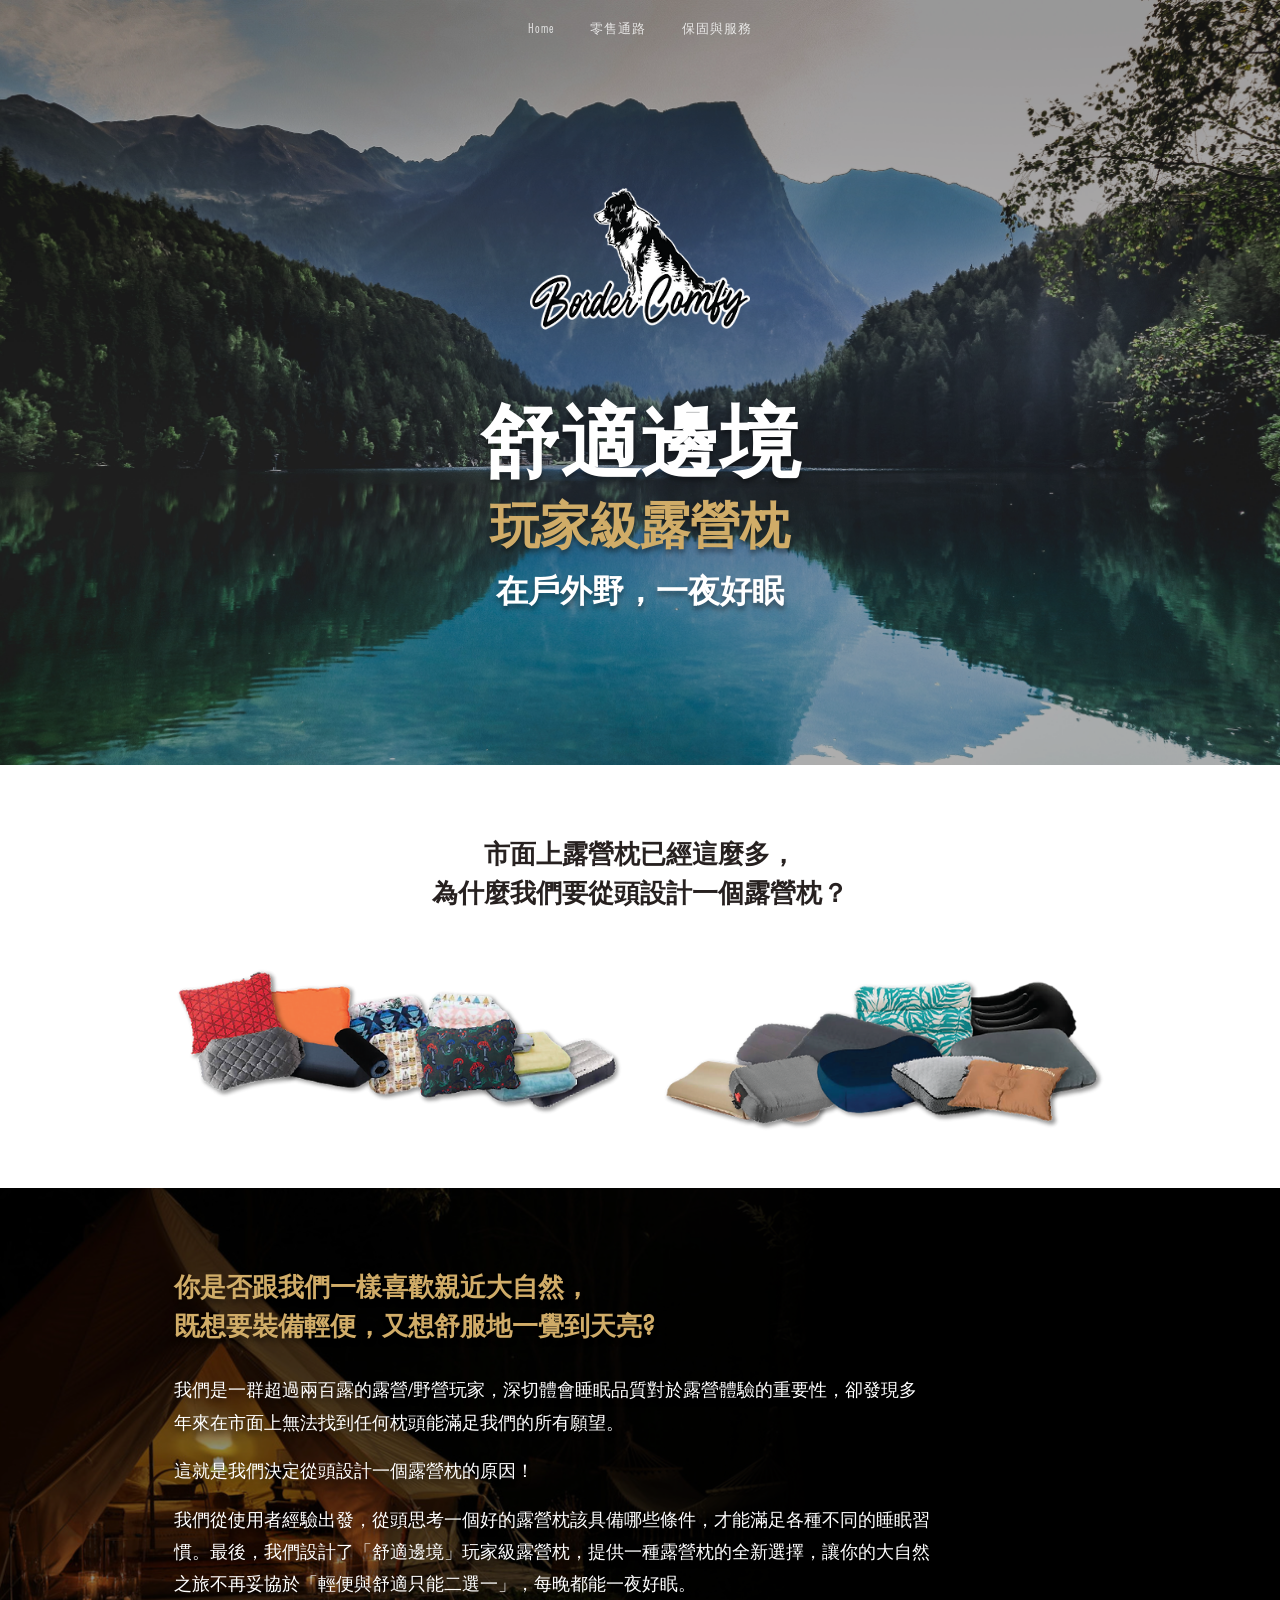
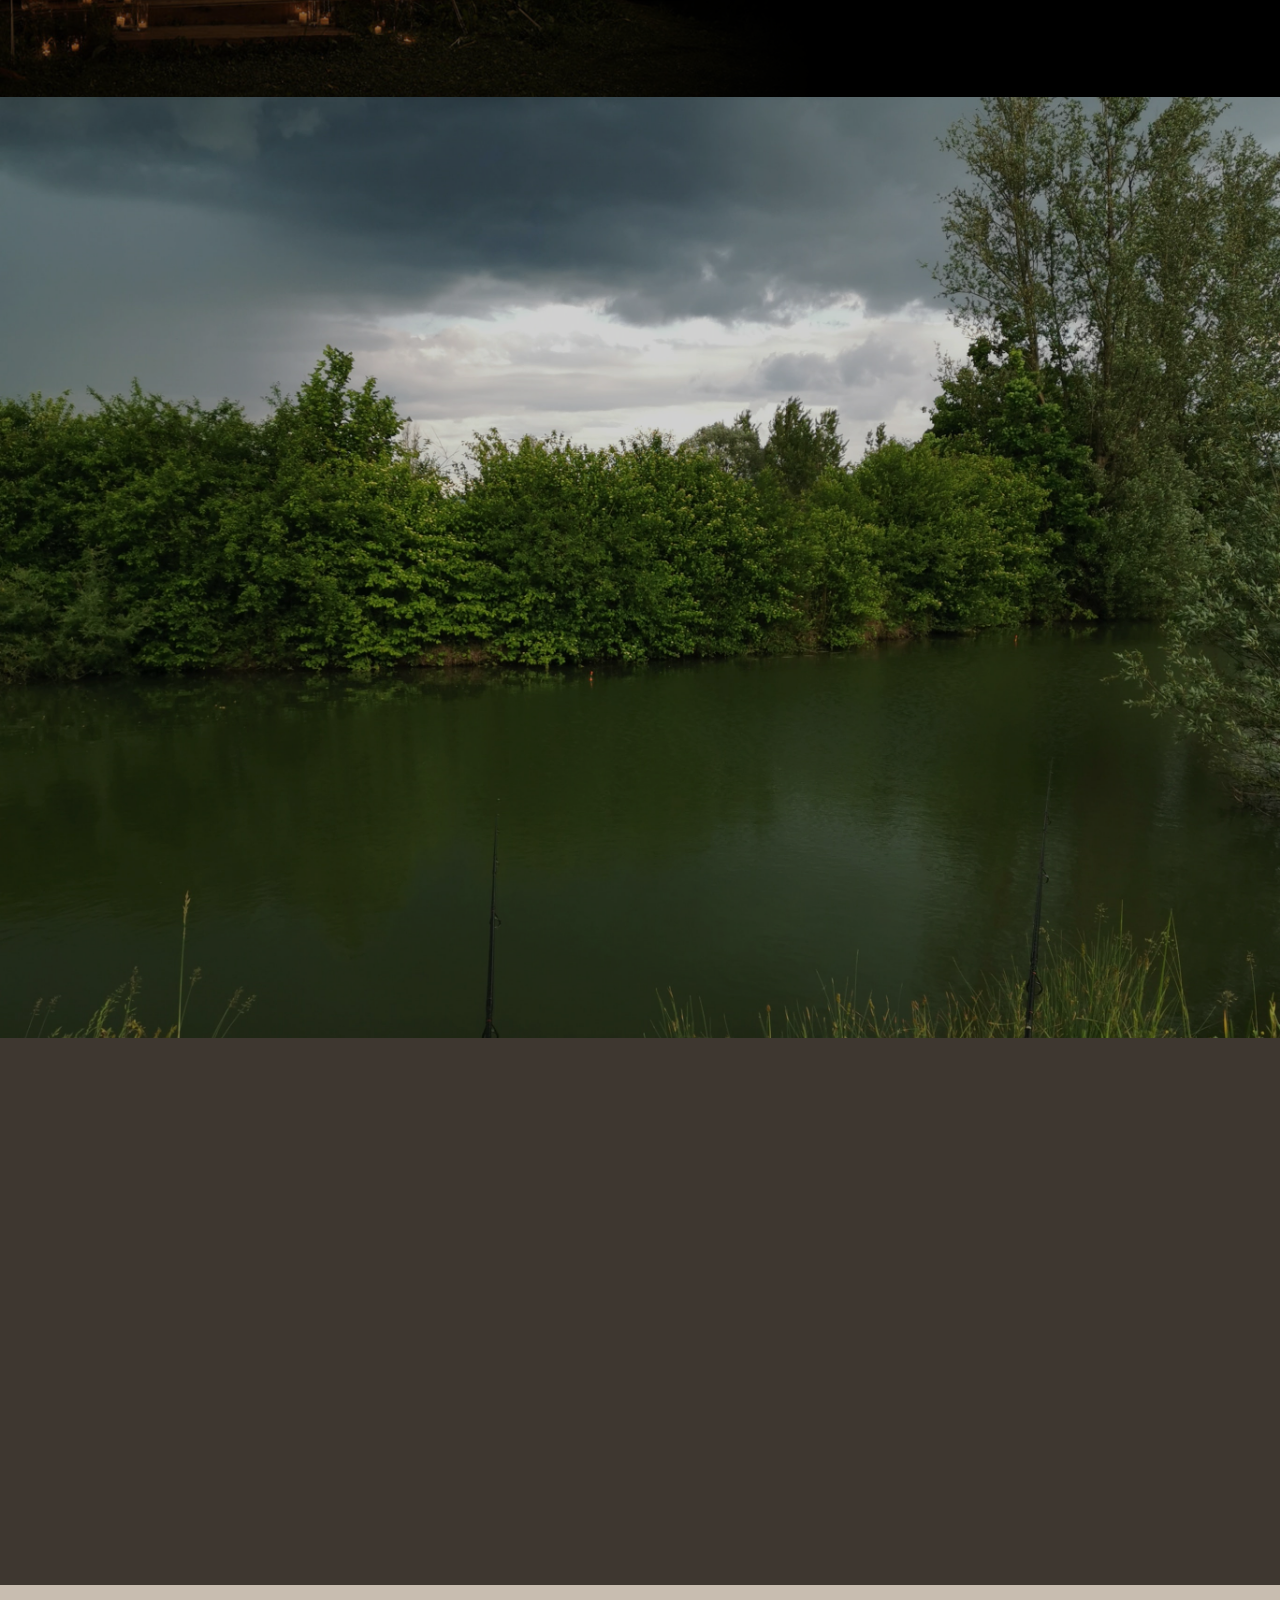
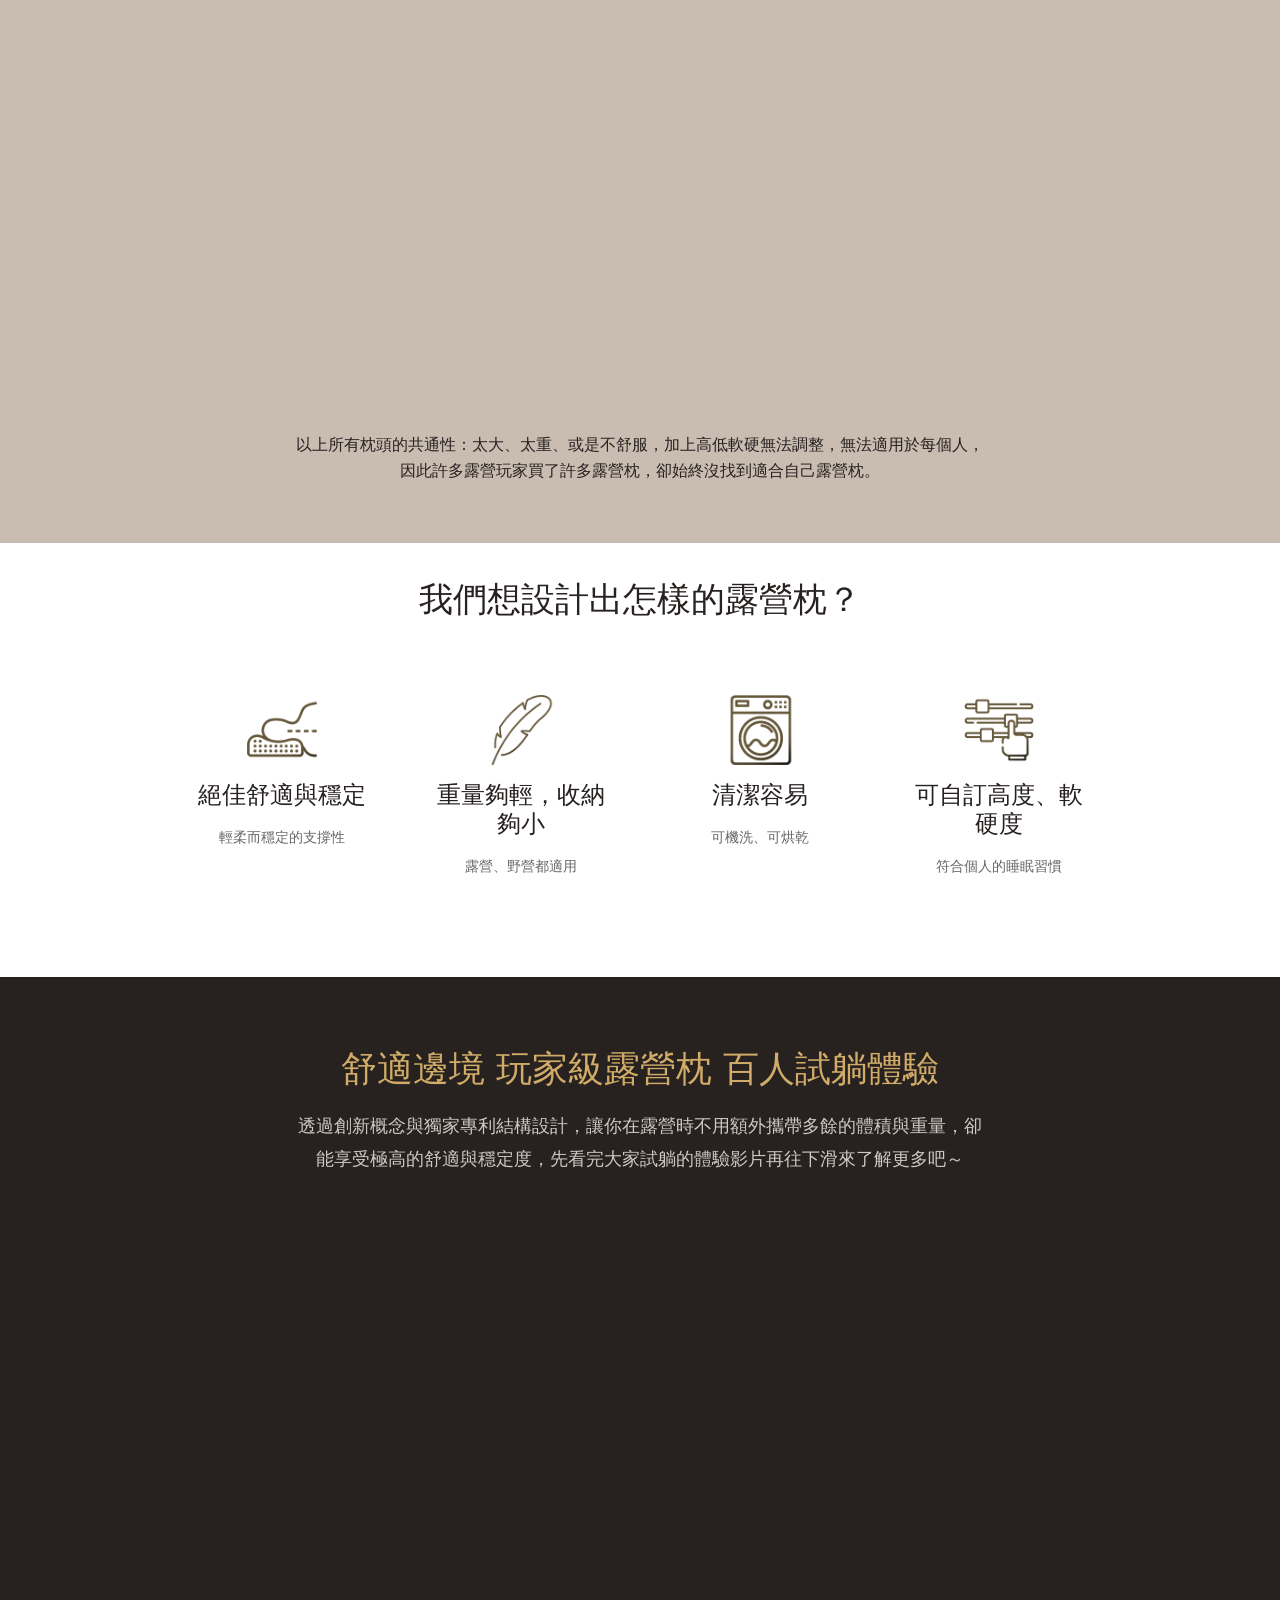
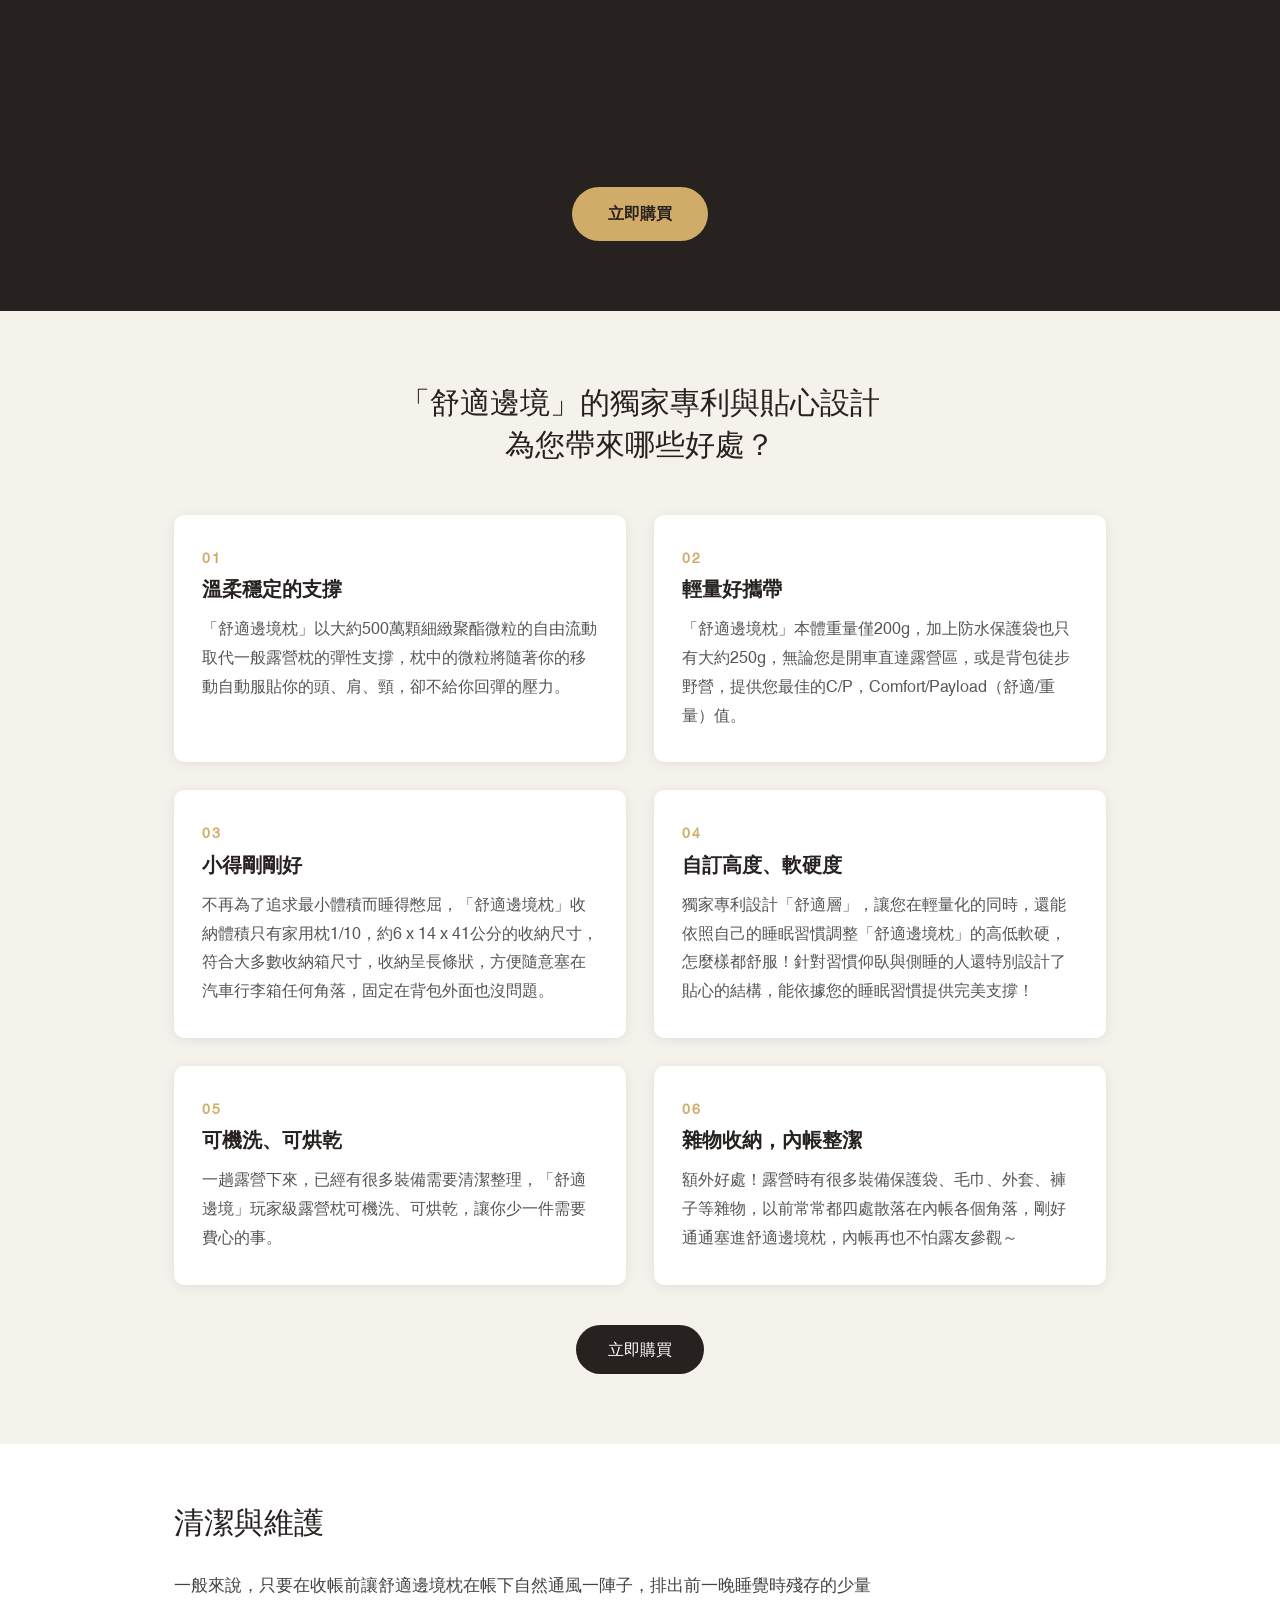
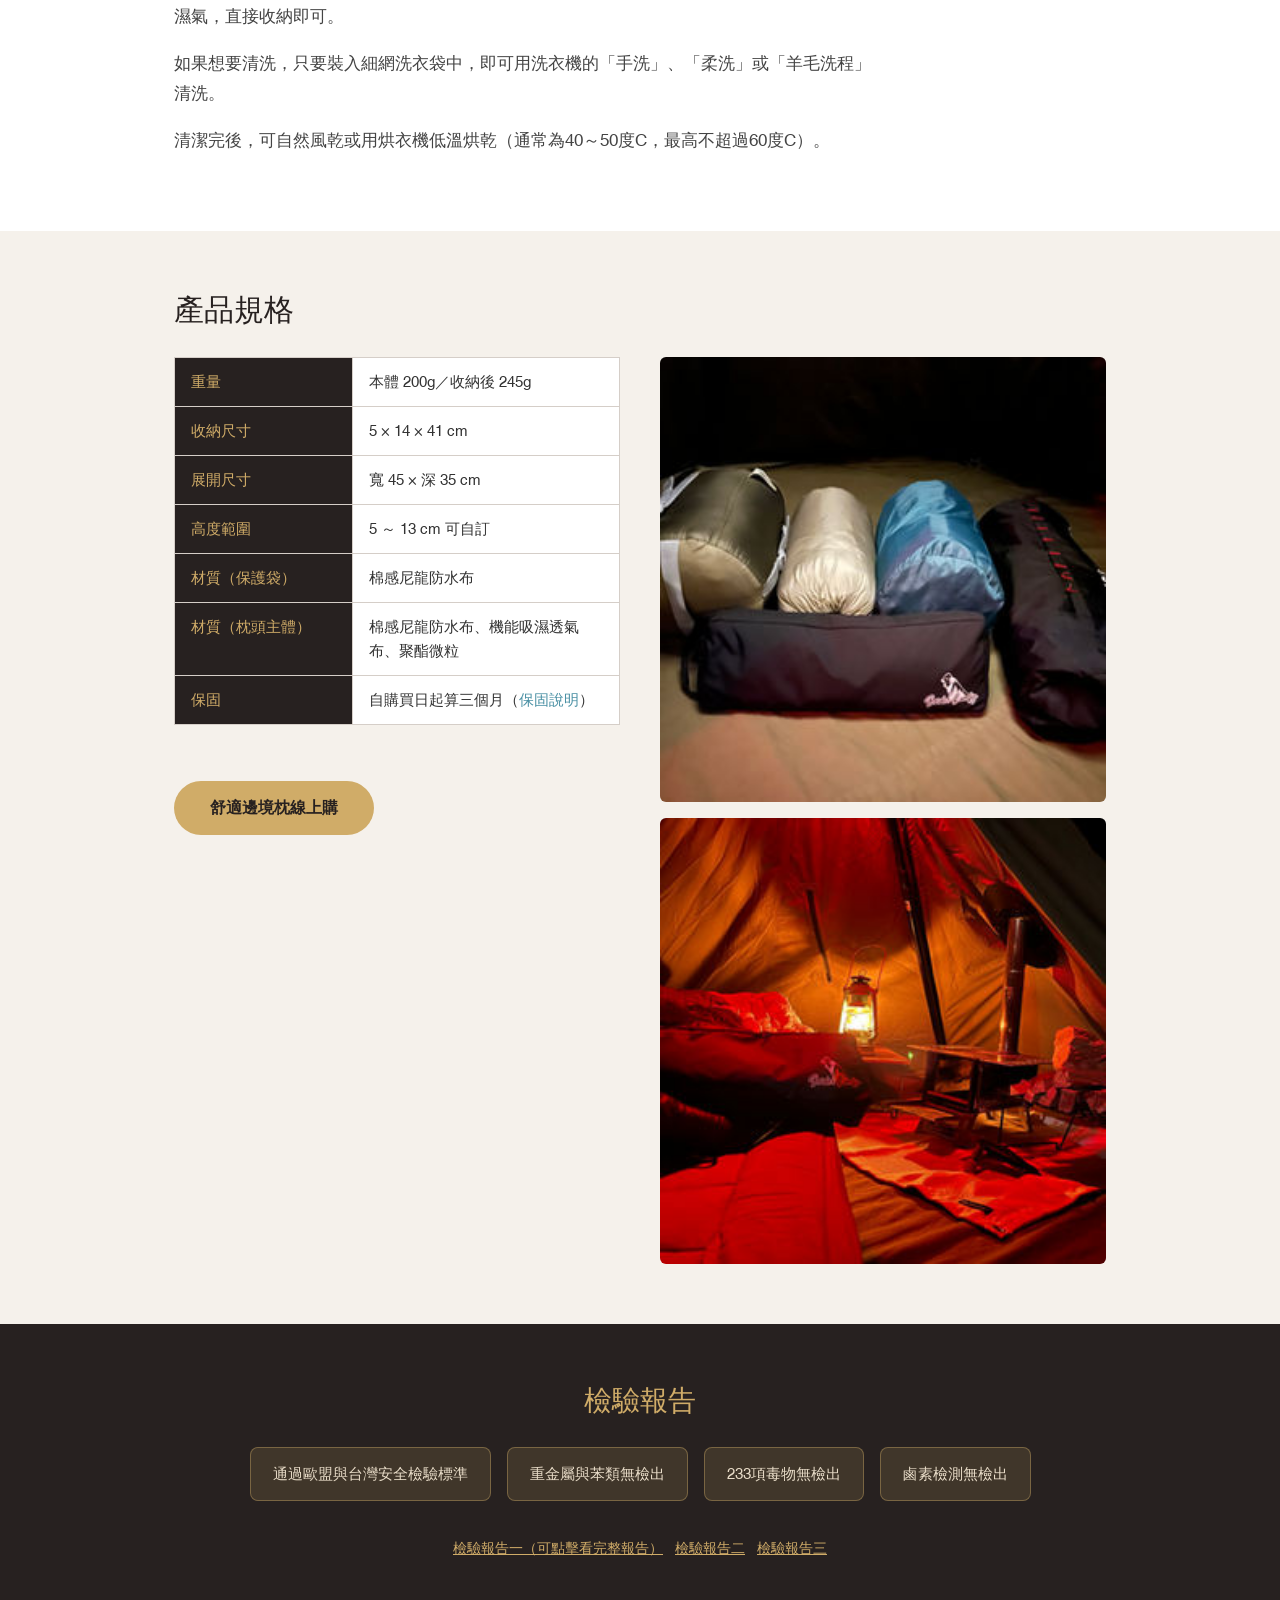
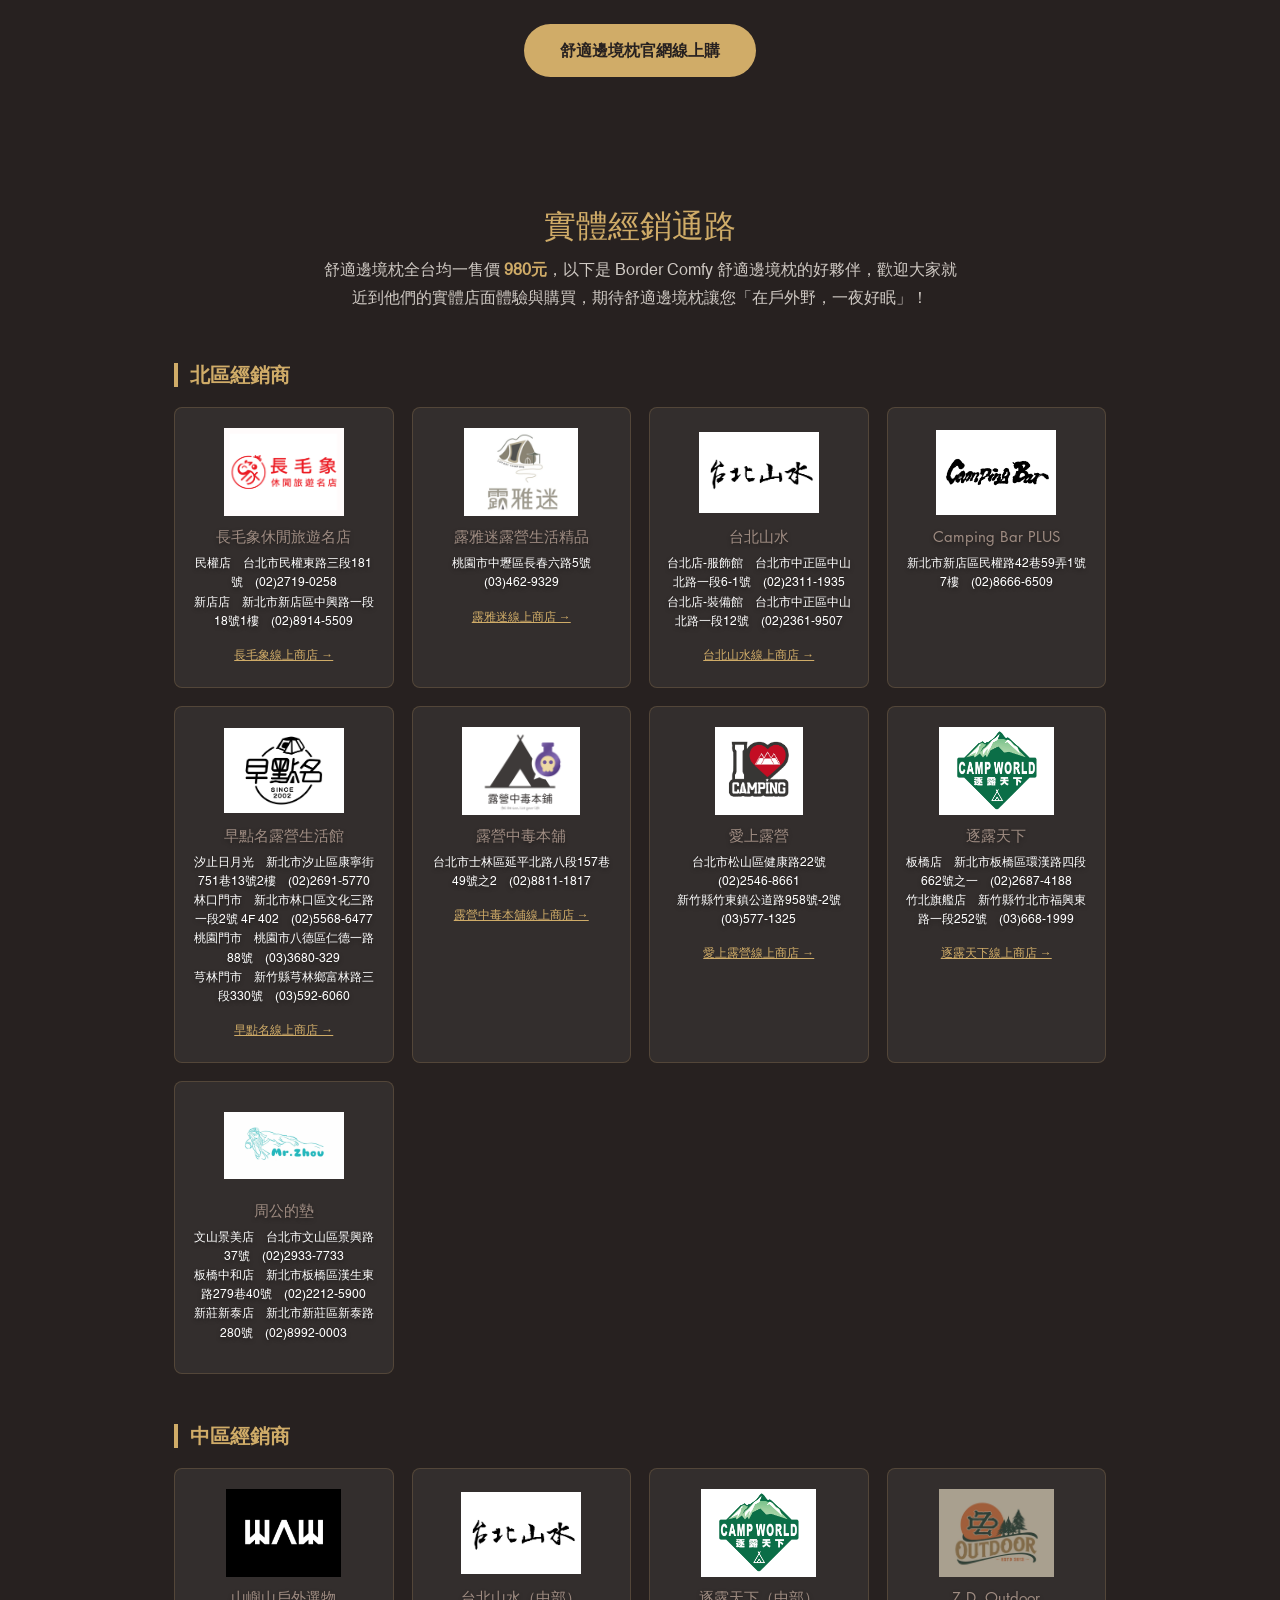
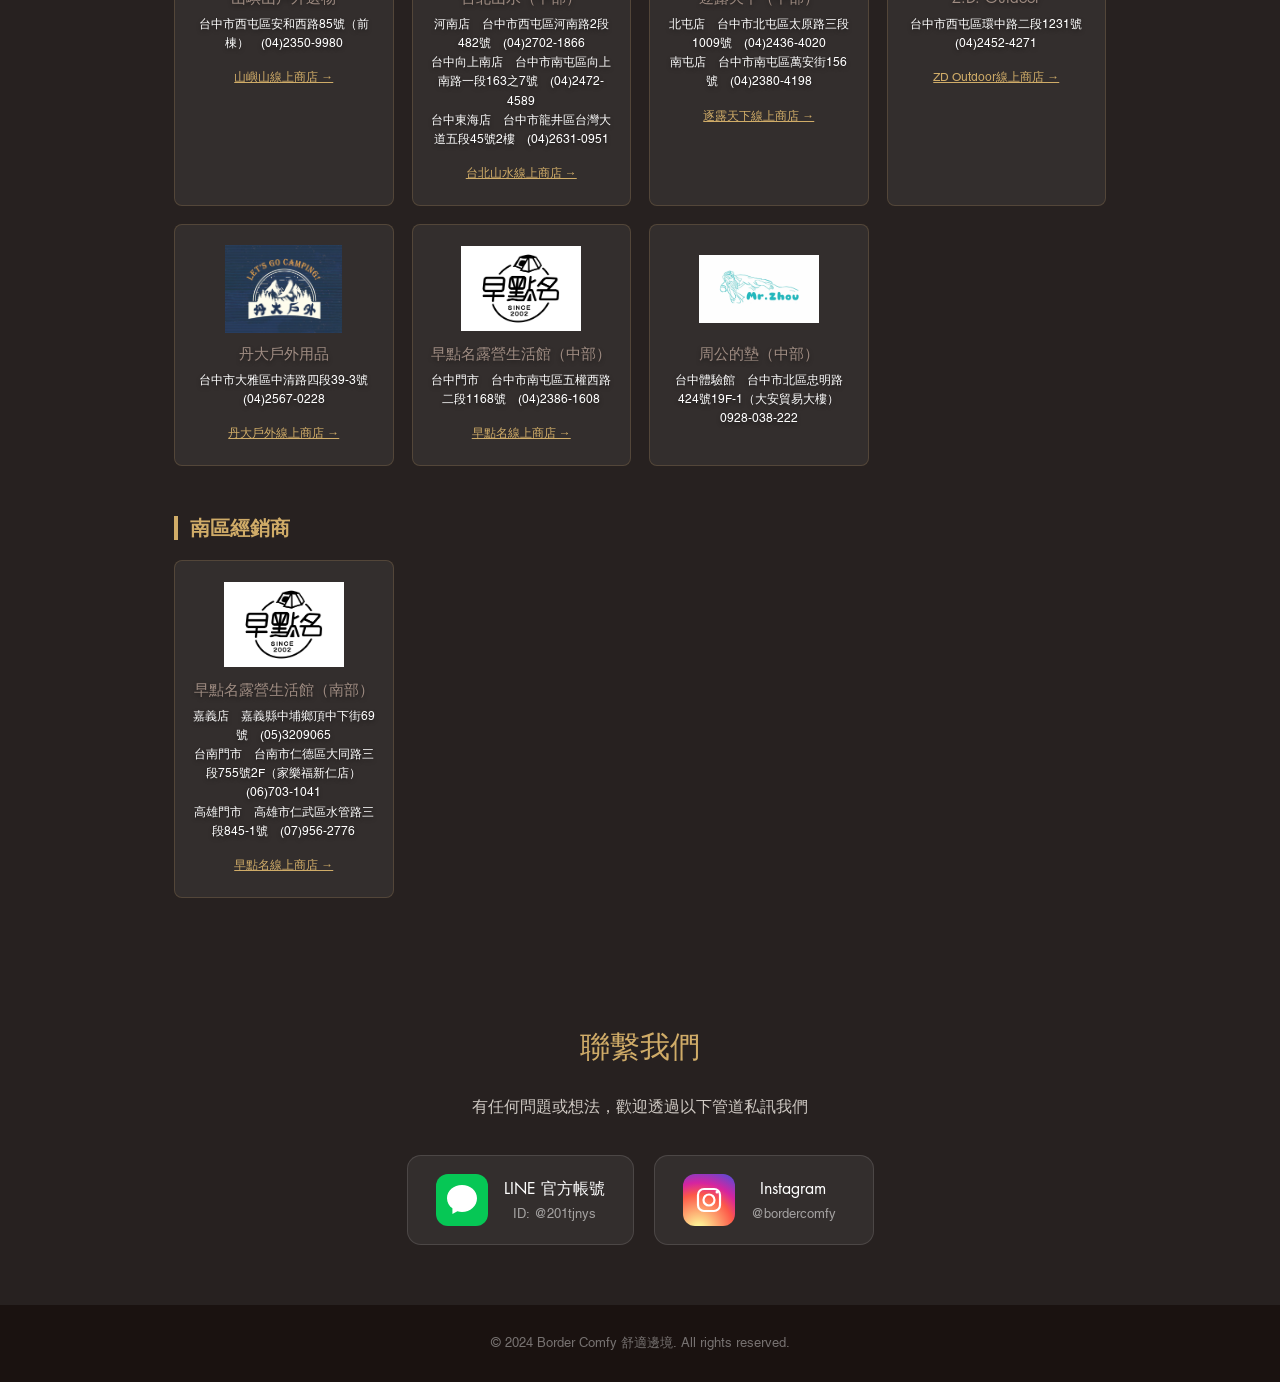
==== index.html @ 5fe47db6 "Remove FAQ page, simplify contact to Line+IG only - Removed '常見問題' from hero nav - Contact section n" ====
<!DOCTYPE html>
<html lang="zh-TW">
<head>
  <meta charset="utf-8"/>
  <meta name="viewport" content="width=device-width, initial-scale=1"/>
  <meta http-equiv="X-UA-Compatible" content="IE=edge"/>
  <title>Border Comfy 舒適邊境｜玩家級露營枕</title>
  <meta name="description" content="舒適邊境玩家級露營枕，重量僅200g，可調整高度軟硬，可機洗，讓你在戶外野，一夜好眠。"/>
  <meta property="og:title" content="Border Comfy 舒適邊境｜玩家級露營枕"/>
  <meta property="og:description" content="舒適邊境玩家級露營枕，重量僅200g，可調整高度軟硬，可機洗，在戶外野，一夜好眠。"/>
  <meta property="og:type" content="website"/>
  <link rel="icon" sizes="192x192" href="assets/ba616a_172e85f8b3554c9199c259f172bafbea_mv2.png"/>
  <link rel="shortcut icon" href="assets/ba616a_172e85f8b3554c9199c259f172bafbea_mv2.png"/>
  <link rel="apple-touch-icon" href="assets/ba616a_172e85f8b3554c9199c259f172bafbea_mv2.png"/>
  <link rel="stylesheet" href="css/styles.css"/>
  <style>
    /* ===== FONTS ===== */
    @font-face {
      font-family: 'futura-lt-w01-book';
      font-style: normal; font-weight: 400; font-display: swap;
      src: url('fonts/futura-lt-w01-book.woff2') format('woff2');
    }
    @font-face {
      font-family: 'futura-lt-w01-light';
      font-style: normal; font-weight: 400; font-display: swap;
      src: url('fonts/futura-lt-w05-light.woff2') format('woff2'),
           url('fonts/futura-lt-w01-light.woff2') format('woff2');
    }
    @font-face {
      font-family: 'helvetica-w01-roman';
      font-style: normal; font-weight: 400; font-display: swap;
      src: url('fonts/helvetica-w02-roman.woff2') format('woff2'),
           url('fonts/helvetica-w01-roman.woff2') format('woff2');
    }
    @font-face {
      font-family: 'helvetica-w01-bold';
      font-style: normal; font-weight: 400; font-display: swap;
      src: url('fonts/helvetica-w02-bold.woff2') format('woff2'),
           url('fonts/helvetica-w01-bold.woff2') format('woff2');
    }
    @font-face {
      font-family: 'helvetica-w01-light';
      font-style: normal; font-weight: 400; font-display: swap;
      src: url('fonts/helvetica-w02-light.woff2') format('woff2'),
           url('fonts/helvetica-w01-light.woff2') format('woff2');
    }
    /* Apply fonts globally */
    body {
      font-family: 'helvetica-w01-roman', Helvetica, Arial, sans-serif;
    }
    h1, h2, h3, h4, h5, h6,
    .nav-menu a, .btn, .btn-gold {
      font-family: 'futura-lt-w01-book', 'Futura', Helvetica, Arial, sans-serif;
    }
    p, li, td, th, .retailer-card p {
      font-family: 'helvetica-w01-roman', Helvetica, Arial, sans-serif;
    }
    /* ===== HERO NAV ===== */
    .hero-nav {
      position: absolute;
      top: 0; left: 0; right: 0;
      z-index: 2;
      display: flex;
      justify-content: center;
      gap: 36px;
      padding: 18px 24px;
    }
    .hero-nav a {
      color: rgba(255,255,255,0.80);
      font-family: 'futura-lt-w01-light', Helvetica, sans-serif;
      font-size: 13px;
      letter-spacing: 0.08em;
      text-decoration: none;
      transition: color 0.2s;
    }
    .hero-nav a:hover { color: #fff; }
    @media (max-width: 520px) {
      .hero-nav { gap: 18px; flex-wrap: wrap; justify-content: center; }
      .hero-nav a { font-size: 12px; }
    }

    /* ===== HERO ===== */
    .hero-photo {
      min-height: 85vh;
      background-image: url('assets/11062b_d1fb906ee9294c0fbfa7b88a618de5ef_mv2.jpg');
      background-size: cover;
      background-position: center;
      display: flex;
      align-items: center;
      justify-content: center;
      position: relative;
    }
    .hero-photo::after {
      content: '';
      position: absolute;
      inset: 0;
      background: rgba(0,0,0,0.28);
    }
    .hero-photo .hero-inner {
      position: relative;
      z-index: 1;
      text-align: center;
      padding: 40px 24px;
    }
    .hero-photo .hero-logo {
      width: 220px;
      height: auto;
      margin: 0 auto 28px;
      display: block;
    }
    .hero-photo h1 {
      font-size: clamp(48px, 8vw, 80px);
      font-weight: bold;
      color: #fff;
      text-shadow: 0 4px 5px rgba(0,0,0,0.4);
      margin-bottom: 10px;
      line-height: 1.1;
    }
    .hero-photo h2 {
      font-size: clamp(30px, 5vw, 50px);
      font-weight: bold;
      color: #D0AC68;
      text-shadow: 0 4px 5px rgba(0,0,0,0.4);
      margin-bottom: 10px;
    }
    .hero-photo p {
      font-size: clamp(20px, 3.5vw, 32px);
      font-weight: bold;
      color: #fff;
      text-shadow: 0 4px 5px rgba(0,0,0,0.4);
      margin-bottom: 0;
    }

    /* ===== WHY SECTION ===== */
    .why-section {
      padding: 70px 0 50px;
      background: #fff;
    }
    .why-section .section-lead {
      font-size: clamp(18px, 2.5vw, 26px);
      font-weight: bold;
      color: #272120;
      text-align: center;
      line-height: 1.5;
      margin-bottom: 40px;
    }
    .why-images {
      display: flex;
      flex-wrap: nowrap;
      gap: 0;
      justify-content: center;
      align-items: center;
      overflow: hidden;
    }
    .why-images img {
      width: 50%;
      height: auto;
      display: block;
    }

    /* ===== STORY SECTION ===== */
    .story-section {
      background-image: url('assets/ba616a_5bb22f7b54fe4713916c7b87c26b26be_mv2.png');
      background-size: cover;
      background-position: center;
      padding: 80px 0;
      position: relative;
    }
    .story-section::before {
      content: '';
      position: absolute;
      inset: 0;
      background: rgba(0,0,0,0.45);
    }
    .story-section .container {
      position: relative;
      z-index: 1;
    }
    .story-section h2 {
      font-size: clamp(20px, 2.8vw, 26px);
      font-weight: bold;
      color: #D0AC68;
      text-shadow: 0 4px 5px rgba(0,0,0,0.4);
      margin-bottom: 28px;
      line-height: 1.5;
    }
    .story-section p {
      font-size: 18px;
      color: #fff;
      text-shadow: 0 4px 5px rgba(0,0,0,0.4);
      line-height: 1.8;
      max-width: 760px;
    }

    /* ===== PRODUCT DEMO ===== */
    .demo-section {
      background-image: url('assets/11062b_4284e7453d854ea9add5e718ad255d3d_mv2.jpg');
      background-size: cover;
      background-position: center 30%;
      padding: 80px 0;
      position: relative;
    }
    .demo-section::before {
      content: '';
      position: absolute;
      inset: 0;
      background: rgba(0,0,0,0.18);
    }
    .demo-section .container {
      position: relative;
      z-index: 1;
      text-align: center;
    }
    .demo-section h2 {
      font-size: clamp(28px, 4vw, 42px);
      color: #fff;
      text-shadow: 0 4px 5px rgba(0,0,0,0.4);
      margin-bottom: 30px;
    }
    .demo-section p {
      font-size: 18px;
      color: #fff;
      text-shadow: 0 4px 5px rgba(0,0,0,0.4);
      margin-bottom: 30px;
      line-height: 1.875;
    }
    .video-wrap {
      position: relative;
      padding-bottom: 56.25%;
      height: 0;
      overflow: hidden;
      max-width: 760px;
      margin: 0 auto 30px;
      border-radius: 8px;
    }
    .video-wrap iframe {
      position: absolute;
      top: 0; left: 0;
      width: 100%; height: 100%;
      border: 0;
    }

    /* ===== USAGE SECTION ===== */
    .usage-section {
      background-color: #3e3730;
      padding: 60px 0;
      color: #fff;
      text-align: center;
    }
    .usage-grid {
      display: grid;
      grid-template-columns: repeat(auto-fit, minmax(280px, 1fr));
      gap: 40px;
      margin-top: 20px;
    }
    .usage-item h3 {
      font-size: 28px;
      font-style: italic;
      font-weight: bold;
      margin-bottom: 16px;
      color: #D0AC68;
    }
    .usage-item h3 span {
      font-size: 20px;
    }
    .usage-item img {
      max-width: 100%;
      margin: 0 auto;
      border-radius: 6px;
    }

    /* ===== COMPARISON SECTION ===== */
    .comparison-section {
      background-color: #c8bdb0;
      padding: 60px 0;
      text-align: center;
    }
    .comparison-section h2 {
      font-size: clamp(20px, 3vw, 26px);
      color: #272120;
      margin-bottom: 30px;
    }
    .comparison-section .comparison-img {
      max-width: 100%;
      margin: 0 auto 24px;
      display: block;
      border-radius: 6px;
    }
    .comparison-section p {
      font-size: 16px;
      color: #272120;
      max-width: 700px;
      margin: 0 auto;
    }

    /* ===== FEATURES SECTION ===== */
    .features-section {
      padding: clamp(30px, 4vh, 52px) 0;
      background: #fff;
    }
    .features-section .section-heading {
      text-align: center;
      font-size: clamp(20px, 2.8vw, 34px);
      color: #272120;
      margin-bottom: clamp(20px, 3vh, 36px);
    }

    /* ===== TRIAL SECTION ===== */
    .trial-section {
      background-color: #272120;
      padding: 70px 0;
      color: #fff;
      text-align: center;
    }
    .trial-section h2 {
      font-size: clamp(22px, 3.5vw, 36px);
      color: #D0AC68;
      margin-bottom: 20px;
    }
    .trial-section > .container > p {
      font-size: 18px;
      color: #cfc9c3;
      max-width: 700px;
      margin: 0 auto 30px;
      line-height: 1.8;
    }

    /* ===== BENEFITS SECTION ===== */
    .benefits-section {
      padding: 70px 0;
      background: #f5f1eb;
    }
    .benefits-section .section-heading {
      text-align: center;
      font-size: clamp(20px, 3vw, 30px);
      color: #272120;
      margin-bottom: 50px;
      line-height: 1.4;
    }
    .benefits-grid {
      display: grid;
      grid-template-columns: repeat(auto-fit, minmax(300px, 1fr));
      gap: 28px;
    }
    .benefit-card {
      background: #fff;
      border-radius: 10px;
      padding: 32px 28px;
      box-shadow: 0 2px 12px rgba(0,0,0,0.08);
    }
    .benefit-num {
      font-size: 14px;
      font-weight: bold;
      letter-spacing: 2px;
      color: #D0AC68;
      margin-bottom: 8px;
    }
    .benefit-card h3 {
      font-size: 20px;
      color: #272120;
      margin-bottom: 14px;
      font-weight: bold;
    }
    .benefit-card p {
      font-size: 16px;
      color: #555;
      line-height: 1.8;
      margin-bottom: 0;
    }

    /* ===== CLEANING SECTION ===== */
    .cleaning-section {
      padding: 60px 0;
      background: #fff;
    }
    .cleaning-section h2 {
      font-size: clamp(22px, 3vw, 30px);
      color: #272120;
      margin-bottom: 30px;
    }
    .cleaning-steps {
      max-width: 700px;
    }
    .cleaning-steps p {
      font-size: 17px;
      color: #444;
      line-height: 1.8;
      margin-bottom: 16px;
    }

    /* ===== SPECS SECTION ===== */
    .specs-section {
      padding: 60px 0;
      background: #f5f1eb;
    }
    .specs-section h2 {
      font-size: clamp(22px, 3vw, 30px);
      color: #272120;
      margin-bottom: 30px;
    }
    .specs-layout {
      display: grid;
      grid-template-columns: 1fr 1fr;
      gap: 40px;
      align-items: start;
    }
    .spec-table {
      width: 100%;
      border-collapse: collapse;
      font-size: 15px;
    }
    .spec-table th, .spec-table td {
      padding: 12px 16px;
      border: 1px solid #d5cec8;
      text-align: left;
      vertical-align: top;
    }
    .spec-table th {
      background: #272120;
      color: #D0AC68;
      font-weight: 500;
      width: 40%;
    }
    .spec-table td {
      background: #fff;
      color: #333;
    }
    .specs-images {
      display: flex;
      flex-direction: column;
      gap: 16px;
    }
    .specs-images img {
      width: 100%;
      border-radius: 6px;
      object-fit: cover;
    }
    .btn-gold {
      display: inline-block;
      padding: 14px 36px;
      background: #D0AC68;
      color: #272120;
      font-weight: bold;
      font-size: 16px;
      border-radius: 30px;
      text-decoration: none;
      margin-top: 28px;
      transition: all 0.3s ease;
    }
    .btn-gold:hover {
      background: #b8944f;
      color: #272120;
      transform: translateY(-2px);
      box-shadow: 0 4px 12px rgba(0,0,0,0.2);
    }

    /* ===== SAFETY SECTION ===== */
    .safety-section {
      background: #272120;
      padding: 60px 0;
      color: #fff;
      text-align: center;
    }
    .safety-section h2 {
      font-size: clamp(20px, 3vw, 28px);
      color: #D0AC68;
      margin-bottom: 30px;
    }
    .safety-badges {
      display: flex;
      flex-wrap: wrap;
      gap: 16px;
      justify-content: center;
      margin: 24px 0 36px;
    }
    .safety-badge {
      background: rgba(208,172,104,0.15);
      border: 1px solid rgba(208,172,104,0.4);
      padding: 14px 22px;
      border-radius: 8px;
      font-size: 15px;
      color: #e8dcc8;
    }
    .safety-reports {
      display: flex;
      flex-wrap: wrap;
      gap: 12px;
      justify-content: center;
      margin-top: 16px;
    }
    .safety-reports a {
      color: #D0AC68;
      font-size: 14px;
      text-decoration: underline;
    }
    .safety-reports a:hover {
      color: #fff;
    }

    /* ===== RETAILERS SECTION ===== */
    .retailers-section {
      padding: 70px 0;
      background: #272120;
    }
    .retailers-section .section-heading {
      text-align: center;
      font-size: clamp(22px, 3vw, 32px);
      color: #D0AC68;
      margin-bottom: 10px;
    }
    .retailers-intro {
      text-align: center;
      font-size: 16px;
      color: #cfc9c3;
      max-width: 640px;
      margin: 0 auto 50px;
      line-height: 1.8;
    }
    .retailers-intro strong { color: #D0AC68; }
    .region-heading {
      font-size: 20px;
      font-weight: bold;
      color: #D0AC68;
      border-left: 4px solid #D0AC68;
      padding-left: 12px;
      margin: 40px 0 20px;
    }
    .retailer-cards {
      display: grid;
      grid-template-columns: repeat(auto-fill, minmax(200px, 1fr));
      gap: 18px;
    }
    .retailer-card {
      background: rgba(255,255,255,0.06);
      border: 1px solid rgba(208,172,104,0.2);
      border-radius: 8px;
      padding: 20px 16px;
      text-align: center;
    }
    .retailer-card .store-logo {
      width: 120px;
      height: 88px;
      object-fit: contain;
      margin: 0 auto 12px;
      display: block;
    }
    .retailer-card h3 {
      font-size: 15px;
      color: rgb(159,140,130);
      margin-bottom: 8px;
      font-weight: normal;
      text-shadow: 0 2px 4px rgba(0,0,0,0.4);
    }
    .retailer-card p {
      font-size: 12px;
      color: #fff;
      line-height: 1.6;
      margin-bottom: 10px;
      text-shadow: 0 2px 4px rgba(0,0,0,0.4);
    }
    .retailer-card a {
      font-size: 12px;
      color: #D0AC68;
      text-decoration: underline;
    }
    .retailer-card a:hover {
      color: #fff;
    }

    /* ===== CONTACT SECTION ===== */
    .contact-section {
      background: #272120;
      padding: 60px 0;
      color: #fff;
      text-align: center;
    }
    .contact-section h2 {
      font-size: clamp(22px, 3vw, 30px);
      color: #D0AC68;
      margin-bottom: 30px;
    }
    .contact-items {
      display: flex;
      flex-wrap: wrap;
      gap: 20px;
      justify-content: center;
      margin-top: 0;
    }
    .contact-link {
      display: flex;
      align-items: center;
      gap: 16px;
      background: rgba(255,255,255,0.06);
      border: 1px solid rgba(255,255,255,0.12);
      border-radius: 14px;
      padding: 18px 28px;
      text-decoration: none;
      transition: background 0.2s, transform 0.2s;
      min-width: 220px;
    }
    .contact-link:hover {
      background: rgba(255,255,255,0.12);
      transform: translateY(-3px);
    }
    .contact-link div {
      display: flex;
      flex-direction: column;
      gap: 3px;
    }
    .contact-link strong {
      font-family: 'futura-lt-w01-book', sans-serif;
      font-size: 16px;
      color: #fff;
      font-weight: normal;
    }
    .contact-link span {
      font-size: 13px;
      color: rgba(255,255,255,0.55);
    }

    /* ===== FOOTER ===== */
    .footer {
      background: #1a1210;
      padding: 28px 0;
      text-align: center;
    }
    .footer p {
      font-size: 13px;
      color: rgba(255,255,255,0.5);
      margin-bottom: 0;
    }

    /* ===== RESPONSIVE ===== */
    @media (max-width: 768px) {
      .specs-layout { grid-template-columns: 1fr; }
      .usage-grid { grid-template-columns: 1fr; }
      .benefits-grid { grid-template-columns: 1fr; }
    }
  </style>
</head>
<body>

  <!-- ===== HEADER ===== -->
  <main>

    <!-- ===== HERO ===== -->
    <section class="hero-photo" aria-label="首頁橫幅">
      <nav class="hero-nav">
        <a href="index.html">Home</a>
        <a href="#retailers">零售通路</a>
        <a href="warranty.html">保固與服務</a>
      </nav>
      <div class="hero-inner">
        <img src="assets/ba616a_172e85f8b3554c9199c259f172bafbea_mv2.png" alt="Border Comfy Logo" class="hero-logo bc-zoom"/>
        <h1 class="bc-fade-up" data-bc-delay="150">舒適邊境</h1>
        <h2 class="bc-fade-up" data-bc-delay="300">玩家級露營枕</h2>
        <p class="bc-fade-up" data-bc-delay="450">在戶外野，一夜好眠</p>
      </div>
    </section>

    <!-- ===== WHY SECTION ===== -->
    <section class="why-section">
      <div class="container">
        <h2 class="section-lead bc-fade-up">市面上露營枕已經這麼多，<br/>為什麼我們要從頭設計一個露營枕？</h2>
        <div class="why-images">
          <img src="assets/ba616a_bb9453f2e85441a2ac447a2f7fd6888f_mv2.png" alt="露營枕問題分析左側" class="bc-from-tl"/>
          <img src="assets/ba616a_bc6b7be2050a4938a9a83d953471b916_mv2.png" alt="露營枕問題分析右側" class="bc-from-tr"/>
        </div>
      </div>
    </section>

    <!-- ===== STORY SECTION ===== -->
    <section class="story-section">
      <div class="container">
        <h2 class="bc-fade-up">你是否跟我們一樣喜歡親近大自然，<br/>既想要裝備輕便，又想舒服地一覺到天亮?</h2>
        <p class="bc-fade-up" data-bc-delay="100">我們是一群超過兩百露的露營/野營玩家，深切體會睡眠品質對於露營體驗的重要性，卻發現多年來在市面上無法找到任何枕頭能滿足我們的所有願望。</p>
        <p class="bc-fade-up" data-bc-delay="200">這就是我們決定從頭設計一個露營枕的原因！</p>
        <p class="bc-fade-up" data-bc-delay="300">我們從使用者經驗出發，從頭思考一個好的露營枕該具備哪些條件，才能滿足各種不同的睡眠習慣。最後，我們設計了「舒適邊境」玩家級露營枕，提供一種露營枕的全新選擇，讓你的大自然之旅不再妥協於「輕便與舒適只能二選一」，每晚都能一夜好眠。</p>
      </div>
    </section>

    <!-- ===== PRODUCT DEMO ===== -->
    <section class="demo-section">
      <div class="container">
        <h2 class="bc-fade-up">舒適邊境枕 使用說明</h2>
        <div class="video-wrap bc-fade-scale" data-bc-delay="100">
          <iframe src="https://www.youtube.com/embed/vmRkTduSjVU" title="舒適邊境枕使用說明" allow="accelerometer; autoplay; clipboard-write; encrypted-media; gyroscope; picture-in-picture" allowfullscreen></iframe>
        </div>
        <p class="bc-fade-up" data-bc-delay="150">舒適邊境枕既輕巧又容易使用<br/>並且可依照自己的睡眠習慣調整高低、軟硬</p>
        <a href="https://bordercomfy.cashier.ecpay.com.tw/product/000000000348481" class="btn btn-primary bc-fade-up" data-bc-delay="250">立即購買</a>
      </div>
    </section>

    <!-- ===== USAGE METHODS ===== -->
    <section class="usage-section">
      <div class="container">
        <div class="usage-grid">
          <div class="usage-item bc-from-bl">
            <h3>填充<span>使用方式：滿版舒適</span></h3>
            <img src="assets/ba616a_93f2fe73276740339bc742448b973050_mv2.gif" alt="填充使用方式示意"/>
          </div>
          <div class="usage-item bc-from-br">
            <h3>不填充<span>使用方式：小巧舒適</span></h3>
            <img src="assets/ba616a_aac89a0f390146ffb5c66904a2e64f69_mv2.gif" alt="不填充使用方式示意"/>
          </div>
        </div>
      </div>
    </section>

    <!-- ===== COMPARISON TABLE ===== -->
    <section class="comparison-section">
      <div class="container">
        <h2 class="bc-fade-up">市售露營枕優缺點比較</h2>
        <img src="assets/_E5_84_AA_E7_BC_BA_E9_BB_9E_E6_AF_94_E8_BC_83.png" alt="市售露營枕優缺點比較" class="comparison-img bc-fade-scale"/>
        <p class="bc-fade-up" data-bc-delay="100">以上所有枕頭的共通性：太大、太重、或是不舒服，加上高低軟硬無法調整，無法適用於每個人，因此許多露營玩家買了許多露營枕，卻始終沒找到適合自己露營枕。</p>
      </div>
    </section>

    <!-- ===== FEATURES ===== -->
    <section class="features-section">
      <div class="container">
        <h2 class="section-heading bc-fade-up">我們想設計出怎樣的露營枕？</h2>
        <div class="features">
          <div class="feature-card bc-fade-scale" data-bc-delay="0">
            <img src="assets/ba616a_bafc352947004aa098fbe6393a9bb6a6_mv2.png" alt="絕佳舒適與穩定"/>
            <h3>絕佳舒適與穩定</h3>
            <p>輕柔而穩定的支撐性</p>
          </div>
          <div class="feature-card bc-fade-scale" data-bc-delay="100">
            <img src="assets/ba616a_8d44418f3b354941bc0f2d41b312acae_mv2.png" alt="重量夠輕，收納夠小"/>
            <h3>重量夠輕，收納夠小</h3>
            <p>露營、野營都適用</p>
          </div>
          <div class="feature-card bc-fade-scale" data-bc-delay="200">
            <img src="assets/ba616a_46254f40ed674efca43876c8db3c803b_mv2.png" alt="清潔容易"/>
            <h3>清潔容易</h3>
            <p>可機洗、可烘乾</p>
          </div>
          <div class="feature-card bc-fade-scale" data-bc-delay="300">
            <img src="assets/ba616a_efdbe45476e442f79cf428b2056e082b_mv2.png" alt="可自訂高度、軟硬度"/>
            <h3>可自訂高度、軟硬度</h3>
            <p>符合個人的睡眠習慣</p>
          </div>
        </div>
      </div>
    </section>

    <!-- ===== TRIAL EXPERIENCE ===== -->
    <section class="trial-section">
      <div class="container">
        <h2 class="bc-fade-up">舒適邊境 玩家級露營枕 百人試躺體驗</h2>
        <p class="bc-fade-up" data-bc-delay="80">透過創新概念與獨家專利結構設計，讓你在露營時不用額外攜帶多餘的體積與重量，卻能享受極高的舒適與穩定度，先看完大家試躺的體驗影片再往下滑來了解更多吧～</p>
        <div class="video-wrap bc-fade-scale" data-bc-delay="150">
          <iframe src="https://www.youtube.com/embed/qV9tfus61Io" title="百人試躺體驗" allow="accelerometer; autoplay; clipboard-write; encrypted-media; gyroscope; picture-in-picture" allowfullscreen></iframe>
        </div>
        <a href="https://bordercomfy.cashier.ecpay.com.tw/product/000000000348481" class="btn-gold bc-fade-up" data-bc-delay="200">立即購買</a>
      </div>
    </section>

    <!-- ===== BENEFITS ===== -->
    <section class="benefits-section">
      <div class="container">
        <h2 class="section-heading bc-fade-up">「舒適邊境」的獨家專利與貼心設計<br/>為您帶來哪些好處？</h2>
        <div class="benefits-grid">
          <div class="benefit-card bc-fade-up" data-bc-delay="0">
            <div class="benefit-num">01</div>
            <h3>溫柔穩定的支撐</h3>
            <p>「舒適邊境枕」以大約500萬顆細緻聚酯微粒的自由流動取代一般露營枕的彈性支撐，枕中的微粒將隨著你的移動自動服貼你的頭、肩、頸，卻不給你回彈的壓力。</p>
          </div>
          <div class="benefit-card bc-fade-up" data-bc-delay="80">
            <div class="benefit-num">02</div>
            <h3>輕量好攜帶</h3>
            <p>「舒適邊境枕」本體重量僅200g，加上防水保護袋也只有大約250g，無論您是開車直達露營區，或是背包徒步野營，提供您最佳的C/P，Comfort/Payload（舒適/重量）值。</p>
          </div>
          <div class="benefit-card bc-fade-up" data-bc-delay="160">
            <div class="benefit-num">03</div>
            <h3>小得剛剛好</h3>
            <p>不再為了追求最小體積而睡得憋屈，「舒適邊境枕」收納體積只有家用枕1/10，約6 x 14 x 41公分的收納尺寸，符合大多數收納箱尺寸，收納呈長條狀，方便隨意塞在汽車行李箱任何角落，固定在背包外面也沒問題。</p>
          </div>
          <div class="benefit-card bc-fade-up" data-bc-delay="0">
            <div class="benefit-num">04</div>
            <h3>自訂高度、軟硬度</h3>
            <p>獨家專利設計「舒適層」，讓您在輕量化的同時，還能依照自己的睡眠習慣調整「舒適邊境枕」的高低軟硬，怎麼樣都舒服！針對習慣仰臥與側睡的人還特別設計了貼心的結構，能依據您的睡眠習慣提供完美支撐！</p>
          </div>
          <div class="benefit-card bc-fade-up" data-bc-delay="80">
            <div class="benefit-num">05</div>
            <h3>可機洗、可烘乾</h3>
            <p>一趟露營下來，已經有很多裝備需要清潔整理，「舒適邊境」玩家級露營枕可機洗、可烘乾，讓你少一件需要費心的事。</p>
          </div>
          <div class="benefit-card bc-fade-up" data-bc-delay="160">
            <div class="benefit-num">06</div>
            <h3>雜物收納，內帳整潔</h3>
            <p>額外好處！露營時有很多裝備保護袋、毛巾、外套、褲子等雜物，以前常常都四處散落在內帳各個角落，剛好通通塞進舒適邊境枕，內帳再也不怕露友參觀～</p>
          </div>
        </div>
        <div style="text-align:center;margin-top:40px;">
          <a href="https://bordercomfy.cashier.ecpay.com.tw/product/000000000348481" class="btn btn-primary bc-fade-up">立即購買</a>
        </div>
      </div>
    </section>

    <!-- ===== CLEANING ===== -->
    <section class="cleaning-section">
      <div class="container">
        <h2 class="bc-fade-up">清潔與維護</h2>
        <div class="cleaning-steps">
          <p class="bc-fade-up" data-bc-delay="60">一般來說，只要在收帳前讓舒適邊境枕在帳下自然通風一陣子，排出前一晚睡覺時殘存的少量濕氣，直接收納即可。</p>
          <p class="bc-fade-up" data-bc-delay="120">如果想要清洗，只要裝入細網洗衣袋中，即可用洗衣機的「手洗」、「柔洗」或「羊毛洗程」清洗。</p>
          <p class="bc-fade-up" data-bc-delay="180">清潔完後，可自然風乾或用烘衣機低溫烘乾（通常為40～50度C，最高不超過60度C）。</p>
        </div>
      </div>
    </section>

    <!-- ===== SPECS ===== -->
    <section class="specs-section">
      <div class="container">
        <h2 class="bc-fade-up">產品規格</h2>
        <div class="specs-layout">
          <div>
            <table class="spec-table bc-fade-up" data-bc-delay="80">
              <tr><th>重量</th><td>本體 200g／收納後 245g</td></tr>
              <tr><th>收納尺寸</th><td>5 × 14 × 41 cm</td></tr>
              <tr><th>展開尺寸</th><td>寬 45 × 深 35 cm</td></tr>
              <tr><th>高度範圍</th><td>5 ～ 13 cm 可自訂</td></tr>
              <tr><th>材質（保護袋）</th><td>棉感尼龍防水布</td></tr>
              <tr><th>材質（枕頭主體）</th><td>棉感尼龍防水布、機能吸濕透氣布、聚酯微粒</td></tr>
              <tr><th>保固</th><td>自購買日起算三個月（<a href="warranty.html">保固說明</a>）</td></tr>
            </table>
            <div style="margin-top:28px;text-align:left;">
              <a href="https://bordercomfy.cashier.ecpay.com.tw/product/000000000348481" class="btn-gold bc-fade-up">舒適邊境枕線上購</a>
            </div>
          </div>
          <div class="specs-images bc-from-tr">
            <img src="assets/ba616a_92a24f0d039c41dcbc1fbcda7f30ce57_mv2.jpeg" alt="舒適邊境枕產品圖"/>
            <img src="assets/ba616a_17bcbfdadaf540748b31fe2b256a3f9d_mv2.jpeg" alt="舒適邊境枕收納示意"/>
          </div>
        </div>
      </div>
    </section>

    <!-- ===== SAFETY ===== -->
    <section class="safety-section">
      <div class="container">
        <h2 class="bc-fade-up">檢驗報告</h2>
        <div class="safety-badges">
          <div class="safety-badge bc-fade-scale" data-bc-delay="0">通過歐盟與台灣安全檢驗標準</div>
          <div class="safety-badge bc-fade-scale" data-bc-delay="80">重金屬與苯類無檢出</div>
          <div class="safety-badge bc-fade-scale" data-bc-delay="160">233項毒物無檢出</div>
          <div class="safety-badge bc-fade-scale" data-bc-delay="240">鹵素檢測無檢出</div>
        </div>
        <div class="safety-reports bc-fade-up" data-bc-delay="200">
          <a href="https://ba616acb-8348-4959-8e4f-eaa7f2f9f060.usrfiles.com/ugd/ba616a_2b80cc4d7eb24912b985e906c37499a9.pdf" target="_blank" rel="noopener noreferrer">檢驗報告一（可點擊看完整報告）</a>
          <a href="https://ba616acb-8348-4959-8e4f-eaa7f2f9f060.usrfiles.com/ugd/ba616a_03c7f118e1b948239e71e445979ee5ee.pdf" target="_blank" rel="noopener noreferrer">檢驗報告二</a>
          <a href="https://ba616acb-8348-4959-8e4f-eaa7f2f9f060.usrfiles.com/ugd/ba616a_8084c134e2b540a0ac202e5ed1b4c9de.pdf" target="_blank" rel="noopener noreferrer">檢驗報告三</a>
        </div>
        <div style="margin-top:36px;">
          <a href="https://bordercomfy.cashier.ecpay.com.tw/product/000000000348481" class="btn-gold bc-fade-up" data-bc-delay="250">舒適邊境枕官網線上購</a>
        </div>
      </div>
    </section>

    <!-- ===== RETAILERS ===== -->
    <section class="retailers-section" id="retailers">
      <div class="container">
        <h2 class="section-heading bc-fade-up">實體經銷通路</h2>
        <p class="retailers-intro bc-fade-up" data-bc-delay="80">舒適邊境枕全台均一售價 <strong>980元</strong>，以下是 Border Comfy 舒適邊境枕的好夥伴，歡迎大家就近到他們的實體店面體驗與購買，期待舒適邊境枕讓您「在戶外野，一夜好眠」！</p>

        <h3 class="region-heading bc-fade-up">北區經銷商</h3>
        <div class="retailer-cards">
          <div class="retailer-card bc-fade-up" data-bc-delay="0">
            <img class="store-logo" src="assets/ba616a_23dad84b211a4415b8ba70a8aea65188_mv2.png" alt="長毛象"/>
            <h3>長毛象休閒旅遊名店</h3>
            <p>民權店　台北市民權東路三段181號　(02)2719-0258<br/>新店店　新北市新店區中興路一段18號1樓　(02)8914-5509</p>
            <a href="https://www.outdoorbuy.com.tw/product/border-comfy/" target="_blank" rel="noopener noreferrer">長毛象線上商店 →</a>
          </div>
          <div class="retailer-card bc-fade-up" data-bc-delay="60">
            <img class="store-logo" src="assets/ba616a_7dbe8184373e4799a66325822c453a97_mv2.png" alt="露雅迷"/>
            <h3>露雅迷露營生活精品</h3>
            <p>桃園市中壢區長春六路5號　(03)462-9329</p>
            <a href="https://www.luyami.net/products/border-comfy-舒適邊境枕" target="_blank" rel="noopener noreferrer">露雅迷線上商店 →</a>
          </div>
          <div class="retailer-card bc-fade-up" data-bc-delay="120">
            <img class="store-logo" src="assets/ba616a_76f5c033c02f420591ae23bf68ea0f18_mv2.png" alt="台北山水"/>
            <h3>台北山水</h3>
            <p>台北店-服飾館　台北市中正區中山北路一段6-1號　(02)2311-1935<br/>台北店-裝備館　台北市中正區中山北路一段12號　(02)2361-9507</p>
            <a href="https://www.tpshanshui.com.tw/products/border-comfy-%E8%88%92%E9%81%A9%E9%82%8A%E5%A2%83%E6%9E%95" target="_blank" rel="noopener noreferrer">台北山水線上商店 →</a>
          </div>
          <div class="retailer-card bc-fade-up" data-bc-delay="180">
            <img class="store-logo" src="assets/ba616a_274884df15374f8d8bf6acc95836b8ff_mv2.png" alt="Camping Bar"/>
            <h3>Camping Bar PLUS</h3>
            <p>新北市新店區民權路42巷59弄1號7樓　(02)8666-6509</p>
          </div>
          <div class="retailer-card bc-fade-up" data-bc-delay="0">
            <img class="store-logo" src="assets/ba616a_79b464efca70491684a84852594f00d7_mv2.png" alt="早點名"/>
            <h3>早點名露營生活館</h3>
            <p>汐止日月光　新北市汐止區康寧街751巷13號2樓　(02)2691-5770<br/>林口門市　新北市林口區文化三路一段2號 4F 402　(02)5568-6477<br/>桃園門市　桃園市八德區仁德一路88號　(03)3680-329<br/>芎林門市　新竹縣芎林鄉富林路三段330號　(03)592-6060</p>
            <a href="https://www.morv.com.tw/products/4318839b-e9b5-44f3-a7d4-a1d448056aab" target="_blank" rel="noopener noreferrer">早點名線上商店 →</a>
          </div>
          <div class="retailer-card bc-fade-up" data-bc-delay="60">
            <img class="store-logo" src="assets/ba616a_810e54f49ff540758f4cb0073206bd75_mv2.png" alt="露營中毒本舖"/>
            <h3>露營中毒本舖</h3>
            <p>台北市士林區延平北路八段157巷49號之2　(02)8811-1817</p>
            <a href="https://www.pomi.tw/products/b03013-1" target="_blank" rel="noopener noreferrer">露營中毒本舖線上商店 →</a>
          </div>
          <div class="retailer-card bc-fade-up" data-bc-delay="120">
            <img class="store-logo" src="assets/ba616a_28a139e478a242f09eac62539a6c4500_mv2.jpg" alt="愛上露營"/>
            <h3>愛上露營</h3>
            <p>台北市松山區健康路22號　(02)2546-8661<br/>新竹縣竹東鎮公道路958號-2號　(03)577-1325</p>
            <a href="https://www.ilovecamp.tw/products/border-comfy-%E8%88%92%E9%81%A9%E9%82%8A%E5%A2%83%E6%9E%95" target="_blank" rel="noopener noreferrer">愛上露營線上商店 →</a>
          </div>
          <div class="retailer-card bc-fade-up" data-bc-delay="180">
            <img class="store-logo" src="assets/ba616a_4a7cff51b2174f86b34f0676d8067379_mv2.png" alt="逐露天下"/>
            <h3>逐露天下</h3>
            <p>板橋店　新北市板橋區環漢路四段662號之一　(02)2687-4188<br/>竹北旗艦店　新竹縣竹北市福興東路一段252號　(03)668-1999</p>
            <a href="https://www.campworld.tw/products/b34271" target="_blank" rel="noopener noreferrer">逐露天下線上商店 →</a>
          </div>
          <div class="retailer-card bc-fade-up" data-bc-delay="0">
            <img class="store-logo" src="assets/ba616a_cf4d831ea5964412a49a1a88d85bd173_mv2.jpg" alt="周公的墊"/>
            <h3>周公的墊</h3>
            <p>文山景美店　台北市文山區景興路37號　(02)2933-7733<br/>板橋中和店　新北市板橋區漢生東路279巷40號　(02)2212-5900<br/>新莊新泰店　新北市新莊區新泰路280號　(02)8992-0003</p>
          </div>
        </div>

        <h3 class="region-heading bc-fade-up" style="margin-top:50px;">中區經銷商</h3>
        <div class="retailer-cards">
          <div class="retailer-card bc-fade-up" data-bc-delay="0">
            <img class="store-logo" src="assets/ba616a_c49425b8de304098bb2d511e85b50cf4_mv2.png" alt="山嶼山"/>
            <h3>山嶼山戶外選物</h3>
            <p>台中市西屯區安和西路85號（前棟）　(04)2350-9980</p>
            <a href="https://www.waweditions.com/products/bordercomfy-comfortpillow" target="_blank" rel="noopener noreferrer">山嶼山線上商店 →</a>
          </div>
          <div class="retailer-card bc-fade-up" data-bc-delay="60">
            <img class="store-logo" src="assets/ba616a_76f5c033c02f420591ae23bf68ea0f18_mv2.png" alt="台北山水"/>
            <h3>台北山水（中部）</h3>
            <p>河南店　台中市西屯區河南路2段482號　(04)2702-1866<br/>台中向上南店　台中市南屯區向上南路一段163之7號　(04)2472-4589<br/>台中東海店　台中市龍井區台灣大道五段45號2樓　(04)2631-0951</p>
            <a href="https://www.tpshanshui.com.tw/products/border-comfy-%E8%88%92%E9%81%A9%E9%82%8A%E5%A2%83%E6%9E%95" target="_blank" rel="noopener noreferrer">台北山水線上商店 →</a>
          </div>
          <div class="retailer-card bc-fade-up" data-bc-delay="120">
            <img class="store-logo" src="assets/ba616a_4a7cff51b2174f86b34f0676d8067379_mv2.png" alt="逐露天下"/>
            <h3>逐露天下（中部）</h3>
            <p>北屯店　台中市北屯區太原路三段1009號　(04)2436-4020<br/>南屯店　台中市南屯區萬安街156號　(04)2380-4198</p>
            <a href="https://www.campworld.tw/products/b34271" target="_blank" rel="noopener noreferrer">逐露天下線上商店 →</a>
          </div>
          <div class="retailer-card bc-fade-up" data-bc-delay="180">
            <img class="store-logo" src="assets/ba616a_3d199ebb9a1b47febd41ff46c268a7ef_mv2.jpg" alt="Z.D. Outdoor"/>
            <h3>Z.D. Outdoor</h3>
            <p>台中市西屯區環中路二段1231號　(04)2452-4271</p>
            <a href="https://zdoutdoor.shoplineapp.com/products/border-comfy-舒適邊境枕-露營枕頭-人體工學-非充氣枕-便攜枕-枕頭-露營-野營-睡墊-車宿-辦公室" target="_blank" rel="noopener noreferrer">ZD Outdoor線上商店 →</a>
          </div>
          <div class="retailer-card bc-fade-up" data-bc-delay="0">
            <img class="store-logo" src="assets/ba616a_364f019fbd624c3ab8ef4f30ec260c9a_mv2.jpg" alt="丹大戶外"/>
            <h3>丹大戶外用品</h3>
            <p>台中市大雅區中清路四段39-3號　(04)2567-0228</p>
            <a href="https://www.dandaoutdoor.com/outdoorhome/4287/detail-01d8ca60-3068-11ee-b9ac-ebff7a0857ec?page=1" target="_blank" rel="noopener noreferrer">丹大戶外線上商店 →</a>
          </div>
          <div class="retailer-card bc-fade-up" data-bc-delay="60">
            <img class="store-logo" src="assets/ba616a_79b464efca70491684a84852594f00d7_mv2.png" alt="早點名"/>
            <h3>早點名露營生活館（中部）</h3>
            <p>台中門市　台中市南屯區五權西路二段1168號　(04)2386-1608</p>
            <a href="https://www.morv.com.tw/products/4318839b-e9b5-44f3-a7d4-a1d448056aab" target="_blank" rel="noopener noreferrer">早點名線上商店 →</a>
          </div>
          <div class="retailer-card bc-fade-up" data-bc-delay="120">
            <img class="store-logo" src="assets/ba616a_cf4d831ea5964412a49a1a88d85bd173_mv2.jpg" alt="周公的墊"/>
            <h3>周公的墊（中部）</h3>
            <p>台中體驗館　台中市北區忠明路424號19F-1（大安貿易大樓）　0928-038-222</p>
          </div>
        </div>

        <h3 class="region-heading bc-fade-up" style="margin-top:50px;">南區經銷商</h3>
        <div class="retailer-cards">
          <div class="retailer-card bc-fade-up" data-bc-delay="0">
            <img class="store-logo" src="assets/ba616a_79b464efca70491684a84852594f00d7_mv2.png" alt="早點名"/>
            <h3>早點名露營生活館（南部）</h3>
            <p>嘉義店　嘉義縣中埔鄉頂中下街69號　(05)3209065<br/>台南門市　台南市仁德區大同路三段755號2F（家樂福新仁店）　(06)703-1041<br/>高雄門市　高雄市仁武區水管路三段845-1號　(07)956-2776</p>
            <a href="https://www.morv.com.tw/products/4318839b-e9b5-44f3-a7d4-a1d448056aab" target="_blank" rel="noopener noreferrer">早點名線上商店 →</a>
          </div>
        </div>
      </div>
    </section>

    <!-- ===== CONTACT ===== -->
    <section class="contact-section">
      <div class="container">
        <h2 class="bc-fade-up">聯繫我們</h2>
        <p class="bc-fade-up" style="color:#cfc9c3;font-size:16px;margin-bottom:36px;" data-bc-delay="60">有任何問題或想法，歡迎透過以下管道私訊我們</p>
        <div class="contact-items">
          <a class="contact-link bc-fade-scale" href="https://lin.ee/cgOdQUp" target="_blank" rel="noopener noreferrer" data-bc-delay="0">
            <svg width="52" height="52" viewBox="0 0 52 52" fill="none" xmlns="http://www.w3.org/2000/svg">
              <rect width="52" height="52" rx="12" fill="#06C755"/>
              <path d="M26 11C17.72 11 11 16.9 11 24.15c0 4.07 2.11 7.7 5.42 10.21V40l4.93-2.7c1.49.41 3.08.63 4.65.63 8.28 0 15-5.9 15-13.78C41 16.9 34.28 11 26 11z" fill="white"/>
            </svg>
            <div>
              <strong>LINE 官方帳號</strong>
              <span>ID: @201tjnys</span>
            </div>
          </a>
          <a class="contact-link bc-fade-scale" href="http://www.instagram.com/bordercomfy" target="_blank" rel="noopener noreferrer" data-bc-delay="120">
            <svg width="52" height="52" viewBox="0 0 52 52" fill="none" xmlns="http://www.w3.org/2000/svg">
              <defs>
                <radialGradient id="ig-grad" cx="30%" cy="107%" r="150%">
                  <stop offset="0%" stop-color="#fdf497"/>
                  <stop offset="5%" stop-color="#fdf497"/>
                  <stop offset="45%" stop-color="#fd5949"/>
                  <stop offset="60%" stop-color="#d6249f"/>
                  <stop offset="90%" stop-color="#285AEB"/>
                </radialGradient>
              </defs>
              <rect width="52" height="52" rx="12" fill="url(#ig-grad)"/>
              <rect x="15" y="15" width="22" height="22" rx="6" stroke="white" stroke-width="2.2" fill="none"/>
              <circle cx="26" cy="26" r="5.5" stroke="white" stroke-width="2.2" fill="none"/>
              <circle cx="34" cy="18" r="1.5" fill="white"/>
            </svg>
            <div>
              <strong>Instagram</strong>
              <span>@bordercomfy</span>
            </div>
          </a>
        </div>
      </div>
    </section>

  </main>

  <!-- ===== FOOTER ===== -->
  <footer class="footer">
    <p>© 2024 Border Comfy 舒適邊境. All rights reserved.</p>
  </footer>

  <script src="js/main.js"></script>
  <script src="js/animations.js" defer></script>
</body>
</html>
---- css/styles.css ----
/* ===================================
   BorderComfy 舒適邊境 - 樣式表
   玩家級露營枕官方網站
   =================================== */

/* --- 變數定義 --- */
:root {
  /* 顏色 */
  --color-primary: #272120;      /* 深棕色主色 */
  --color-secondary: #8B7355;    /* 駝色次要色 */
  --color-accent: #4A90A4;       /* 藍綠色強調 */
  --color-light: #F5F1EB;        /* 米白色背景 */
  --color-white: #FFFFFF;
  --color-text: #333333;
  --color-text-light: #666666;
  
  /* 字體 */
  --font-heading: 'Futura', 'Helvetica Neue', Helvetica, Arial, sans-serif;
  --font-body: 'Helvetica Neue', Helvetica, Arial, sans-serif;
  --font-serif: 'Didot', 'Times New Roman', serif;
  
  /* 間距 */
  --spacing-xs: 8px;
  --spacing-sm: 16px;
  --spacing-md: 24px;
  --spacing-lg: 48px;
  --spacing-xl: 80px;
  
  /* 容器寬度 */
  --max-width: 980px;
}

/* --- 重置樣式 --- */
* {
  margin: 0;
  padding: 0;
  box-sizing: border-box;
}

html {
  scroll-behavior: smooth;
}

body {
  font-family: var(--font-body);
  font-size: 16px;
  line-height: 1.6;
  color: var(--color-text);
  background-color: var(--color-light);
}

/* --- 排版 --- */
h1, h2, h3, h4, h5, h6 {
  font-family: var(--font-heading);
  font-weight: 400;
  line-height: 1.2;
}

h1 { font-size: 56px; }
h2 { font-size: 36px; }
h3 { font-size: 24px; }

p {
  margin-bottom: var(--spacing-sm);
}

a {
  color: var(--color-accent);
  text-decoration: none;
  transition: color 0.3s ease;
}

a:hover {
  color: var(--color-primary);
}

img {
  max-width: 100%;
  height: auto;
  display: block;
}

/* --- 容器 --- */
.container {
  max-width: var(--max-width);
  margin: 0 auto;
  padding: 0 var(--spacing-md);
}

/* --- 導航列 --- */
.header {
  background-color: var(--color-white);
  padding: var(--spacing-sm) 0;
  box-shadow: 0 2px 4px rgba(0,0,0,0.1);
  position: sticky;
  top: 0;
  z-index: 1000;
}

.header .container {
  display: flex;
  align-items: center;
  justify-content: space-between;
}

.logo img {
  height: 40px;
  width: auto;
}

.nav-menu {
  display: flex;
  list-style: none;
  gap: var(--spacing-md);
}

.nav-menu a {
  font-size: 14px;
  color: var(--color-text);
  padding: var(--spacing-xs) var(--spacing-sm);
  border-radius: 4px;
  transition: all 0.3s ease;
}

.nav-menu a:hover,
.nav-menu a.active {
  background-color: var(--color-primary);
  color: var(--color-white);
}

.social-icons {
  display: flex;
  gap: var(--spacing-xs);
}

.social-icons a img {
  width: 20px;
  height: 20px;
}

/* --- 漢堡選單 --- */
.menu-toggle {
  display: none;
  flex-direction: column;
  gap: 5px;
  cursor: pointer;
  padding: 10px;
}

.menu-toggle span {
  width: 25px;
  height: 3px;
  background-color: var(--color-primary);
  transition: all 0.3s ease;
}

/* --- 主要內容區塊 --- */
.hero {
  text-align: center;
  padding: var(--spacing-xl) 0;
  background: linear-gradient(135deg, var(--color-light) 0%, var(--color-white) 100%);
}

.hero h1 {
  color: var(--color-primary);
  margin-bottom: var(--spacing-md);
}

.hero p {
  font-size: 18px;
  color: var(--color-text-light);
  max-width: 600px;
  margin: 0 auto var(--spacing-md);
}

/* --- 按鈕 --- */
.btn {
  display: inline-block;
  padding: 12px 32px;
  font-size: 16px;
  font-weight: 500;
  text-align: center;
  border-radius: 30px;
  cursor: pointer;
  transition: all 0.3s ease;
  border: none;
}

.btn-primary {
  background-color: var(--color-primary);
  color: var(--color-white);
}

.btn-primary:hover {
  background-color: var(--color-secondary);
  color: var(--color-white);
  transform: translateY(-2px);
  box-shadow: 0 4px 12px rgba(0,0,0,0.2);
}

.btn-secondary {
  background-color: transparent;
  color: var(--color-primary);
  border: 2px solid var(--color-primary);
}

.btn-secondary:hover {
  background-color: var(--color-primary);
  color: var(--color-white);
}

/* --- 區塊 --- */
.section {
  padding: var(--spacing-xl) 0;
}

.section-dark {
  background-color: var(--color-primary);
  color: var(--color-white);
}

.section-light {
  background-color: var(--color-white);
}

.section-title {
  text-align: center;
  margin-bottom: var(--spacing-lg);
}

.section-title h2 {
  color: var(--color-primary);
  margin-bottom: var(--spacing-sm);
}

.section-title p {
  color: var(--color-text-light);
  font-size: 18px;
}

/* --- 特色區塊 --- */
.features {
  display: grid;
  grid-template-columns: repeat(4, 1fr);
  gap: var(--spacing-md);
  padding: var(--spacing-md) 0;
}

.feature-card {
  text-align: center;
  padding: var(--spacing-md) var(--spacing-sm);
}

.feature-card img {
  width: 70px;
  height: 70px;
  margin: 0 auto var(--spacing-sm);
  object-fit: contain;
}

.feature-card h3 {
  color: var(--color-primary);
  margin-bottom: var(--spacing-sm);
}

.feature-card p {
  color: var(--color-text-light);
  font-size: 14px;
}

/* --- 圖文區塊 --- */
.image-text-section {
  display: flex;
  align-items: center;
  gap: var(--spacing-lg);
  padding: var(--spacing-xl) 0;
}

.image-text-section.reverse {
  flex-direction: row-reverse;
}

.image-text-section img {
  flex: 1;
  max-width: 50%;
  border-radius: 8px;
}

.image-text-section .text {
  flex: 1;
}

.image-text-section h2 {
  color: var(--color-primary);
  margin-bottom: var(--spacing-md);
}

.image-text-section p {
  color: var(--color-text-light);
  line-height: 1.8;
}

/* --- 見證區塊 --- */
.testimonials {
  background-color: var(--color-light);
  padding: var(--spacing-xl) 0;
}

.testimonial-grid {
  display: grid;
  grid-template-columns: repeat(auto-fit, minmax(300px, 1fr));
  gap: var(--spacing-md);
}

.testimonial-card {
  background-color: var(--color-white);
  padding: var(--spacing-lg);
  border-radius: 8px;
  box-shadow: 0 2px 8px rgba(0,0,0,0.1);
}

.testimonial-card p {
  font-style: italic;
  color: var(--color-text);
  margin-bottom: var(--spacing-md);
}

.testimonial-card .author {
  font-weight: 600;
  color: var(--color-primary);
}

/* --- 零售商區塊 --- */
.retailers {
  padding: var(--spacing-xl) 0;
}

.retailer-grid {
  display: grid;
  grid-template-columns: repeat(3, 1fr);
  gap: var(--spacing-md);
}

.retailer-card {
  background-color: var(--color-white);
  padding: var(--spacing-md);
  border-radius: 8px;
  text-align: center;
}

.retailer-card h3 {
  color: var(--color-primary);
  margin-bottom: var(--spacing-sm);
  font-size: 18px;
}

.retailer-card p {
  color: var(--color-text-light);
  font-size: 14px;
  margin-bottom: 0;
}

/* --- 定價區塊 --- */
.pricing {
  text-align: center;
  padding: var(--spacing-xl) 0;
  background-color: var(--color-white);
}

.price-tag {
  font-size: 48px;
  font-weight: 700;
  color: var(--color-primary);
  margin-bottom: var(--spacing-md);
}

.price-tag span {
  font-size: 24px;
  font-weight: 400;
}

/* --- FAQ 區塊 --- */
.faq-section {
  padding: var(--spacing-xl) 0;
}

.faq-item {
  background-color: var(--color-white);
  margin-bottom: var(--spacing-sm);
  border-radius: 8px;
  overflow: hidden;
}

.faq-question {
  padding: var(--spacing-md);
  cursor: pointer;
  font-weight: 600;
  color: var(--color-primary);
  display: flex;
  justify-content: space-between;
  align-items: center;
}

.faq-answer {
  padding: 0 var(--spacing-md);
  max-height: 0;
  overflow: hidden;
  transition: all 0.3s ease;
  color: var(--color-text-light);
}

.faq-item.open .faq-answer {
  padding: var(--spacing-md);
  max-height: 500px;
}

/* --- 聯絡表單 --- */
.contact-form {
  background-color: var(--color-white);
  padding: var(--spacing-lg);
  border-radius: 8px;
  max-width: 600px;
  margin: 0 auto;
}

.form-group {
  margin-bottom: var(--spacing-md);
}

.form-group label {
  display: block;
  margin-bottom: var(--spacing-xs);
  font-weight: 500;
  color: var(--color-text);
}

.form-group input,
.form-group textarea {
  width: 100%;
  padding: 12px;
  border: 1px solid #ddd;
  border-radius: 4px;
  font-size: 16px;
  font-family: inherit;
  transition: border-color 0.3s ease;
}

.form-group input:focus,
.form-group textarea:focus {
  outline: none;
  border-color: var(--color-accent);
}

.form-group textarea {
  min-height: 120px;
  resize: vertical;
}

/* --- 頁尾 --- */
.footer {
  background-color: var(--color-primary);
  color: var(--color-white);
  padding: var(--spacing-lg) 0;
  text-align: center;
}

.footer p {
  margin-bottom: 0;
  font-size: 14px;
  opacity: 0.8;
}

/* --- 實用連結 --- */
.links-section {
  padding: var(--spacing-xl) 0;
  background-color: var(--color-light);
}

.links-grid {
  display: grid;
  grid-template-columns: repeat(auto-fit, minmax(250px, 1fr));
  gap: var(--spacing-lg);
}

.link-card {
  background-color: var(--color-white);
  padding: var(--spacing-lg);
  border-radius: 8px;
  text-align: center;
  transition: transform 0.3s ease, box-shadow 0.3s ease;
}

.link-card:hover {
  transform: translateY(-4px);
  box-shadow: 0 8px 24px rgba(0,0,0,0.1);
}

.link-card h3 {
  color: var(--color-primary);
  margin-bottom: var(--spacing-sm);
}

.link-card p {
  color: var(--color-text-light);
  font-size: 14px;
  margin-bottom: var(--spacing-md);
}

/* --- 響應式設計 --- */
@media (max-width: 768px) {
  h1 { font-size: 36px; }
  h2 { font-size: 28px; }
  h3 { font-size: 20px; }
  
  .nav-menu {
    display: none;
    position: absolute;
    top: 100%;
    left: 0;
    right: 0;
    background-color: var(--color-white);
    flex-direction: column;
    padding: var(--spacing-md);
    box-shadow: 0 4px 8px rgba(0,0,0,0.1);
  }
  
  .nav-menu.active {
    display: flex;
  }
  
  .menu-toggle {
    display: flex;
  }
  
  .image-text-section,
  .image-text-section.reverse {
    flex-direction: column;
  }
  
  .image-text-section img {
    max-width: 100%;
  }
  
  .retailer-grid {
    grid-template-columns: 1fr;
  }
  
  .features {
    grid-template-columns: repeat(2, 1fr);
  }
  
  .testimonial-grid {
    grid-template-columns: 1fr;
  }
  
  .section {
    padding: var(--spacing-lg) 0;
  }
}

/* --- 動畫 --- */
@keyframes fadeIn {
  from { opacity: 0; transform: translateY(20px); }
  to { opacity: 1; transform: translateY(0); }
}

.fade-in {
  animation: fadeIn 0.6s ease forwards;
}

/* --- 實用類別 --- */
.text-center { text-align: center; }
.text-white { color: var(--color-white); }
.mb-0 { margin-bottom: 0; }
.mt-md { margin-top: var(--spacing-md); }
.mb-md { margin-bottom: var(--spacing-md); }
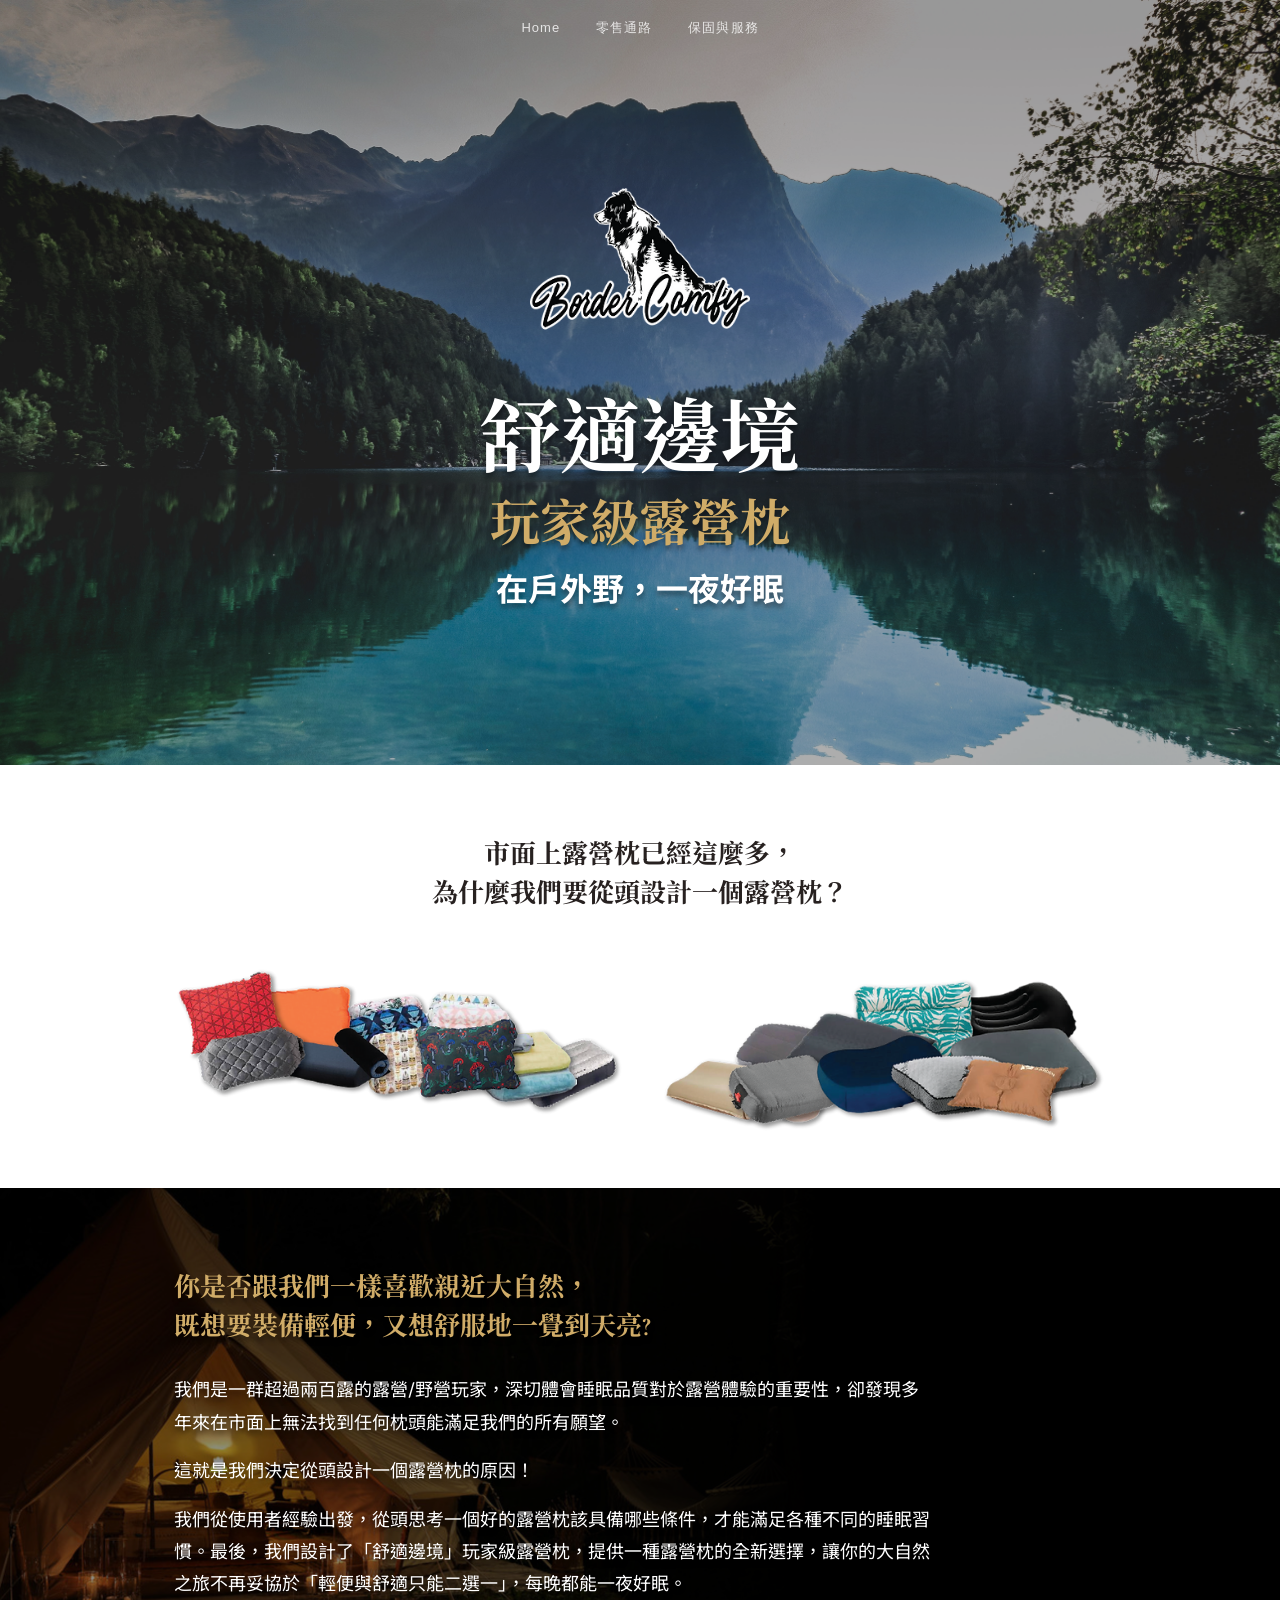
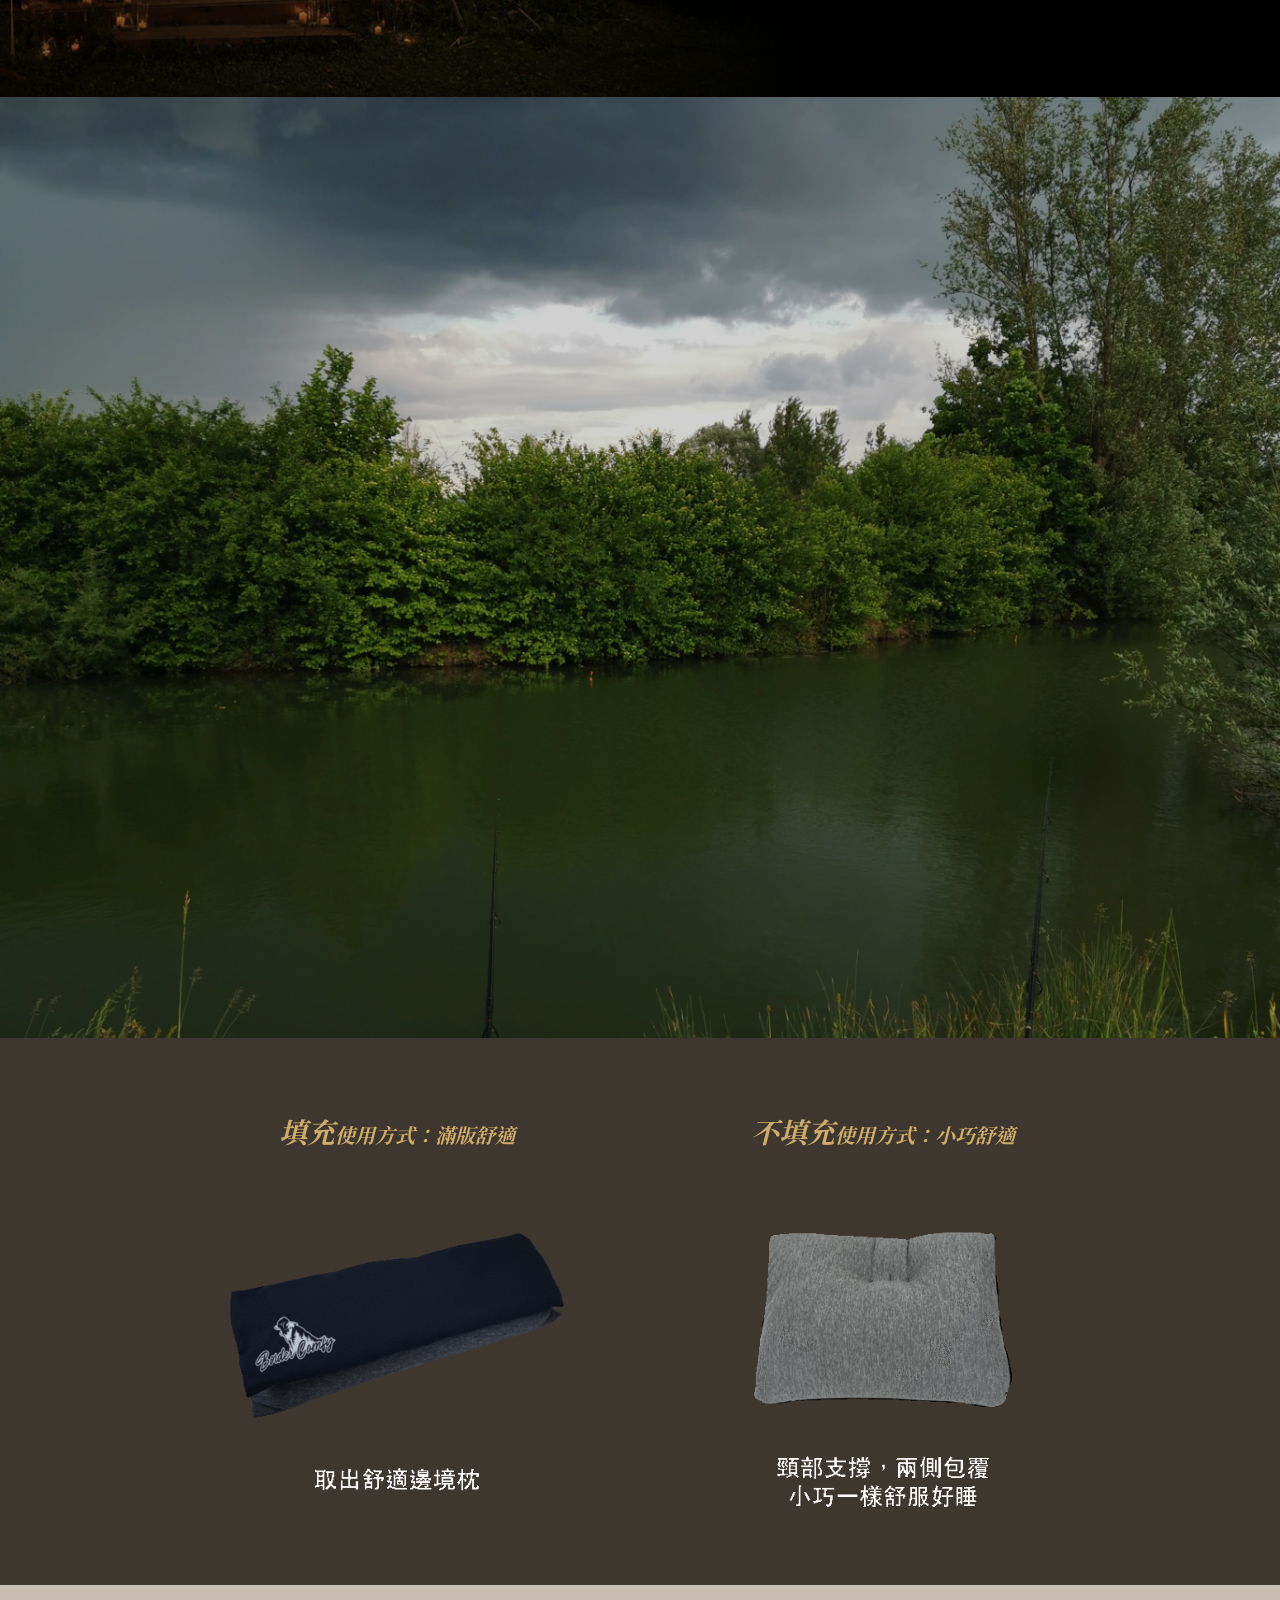
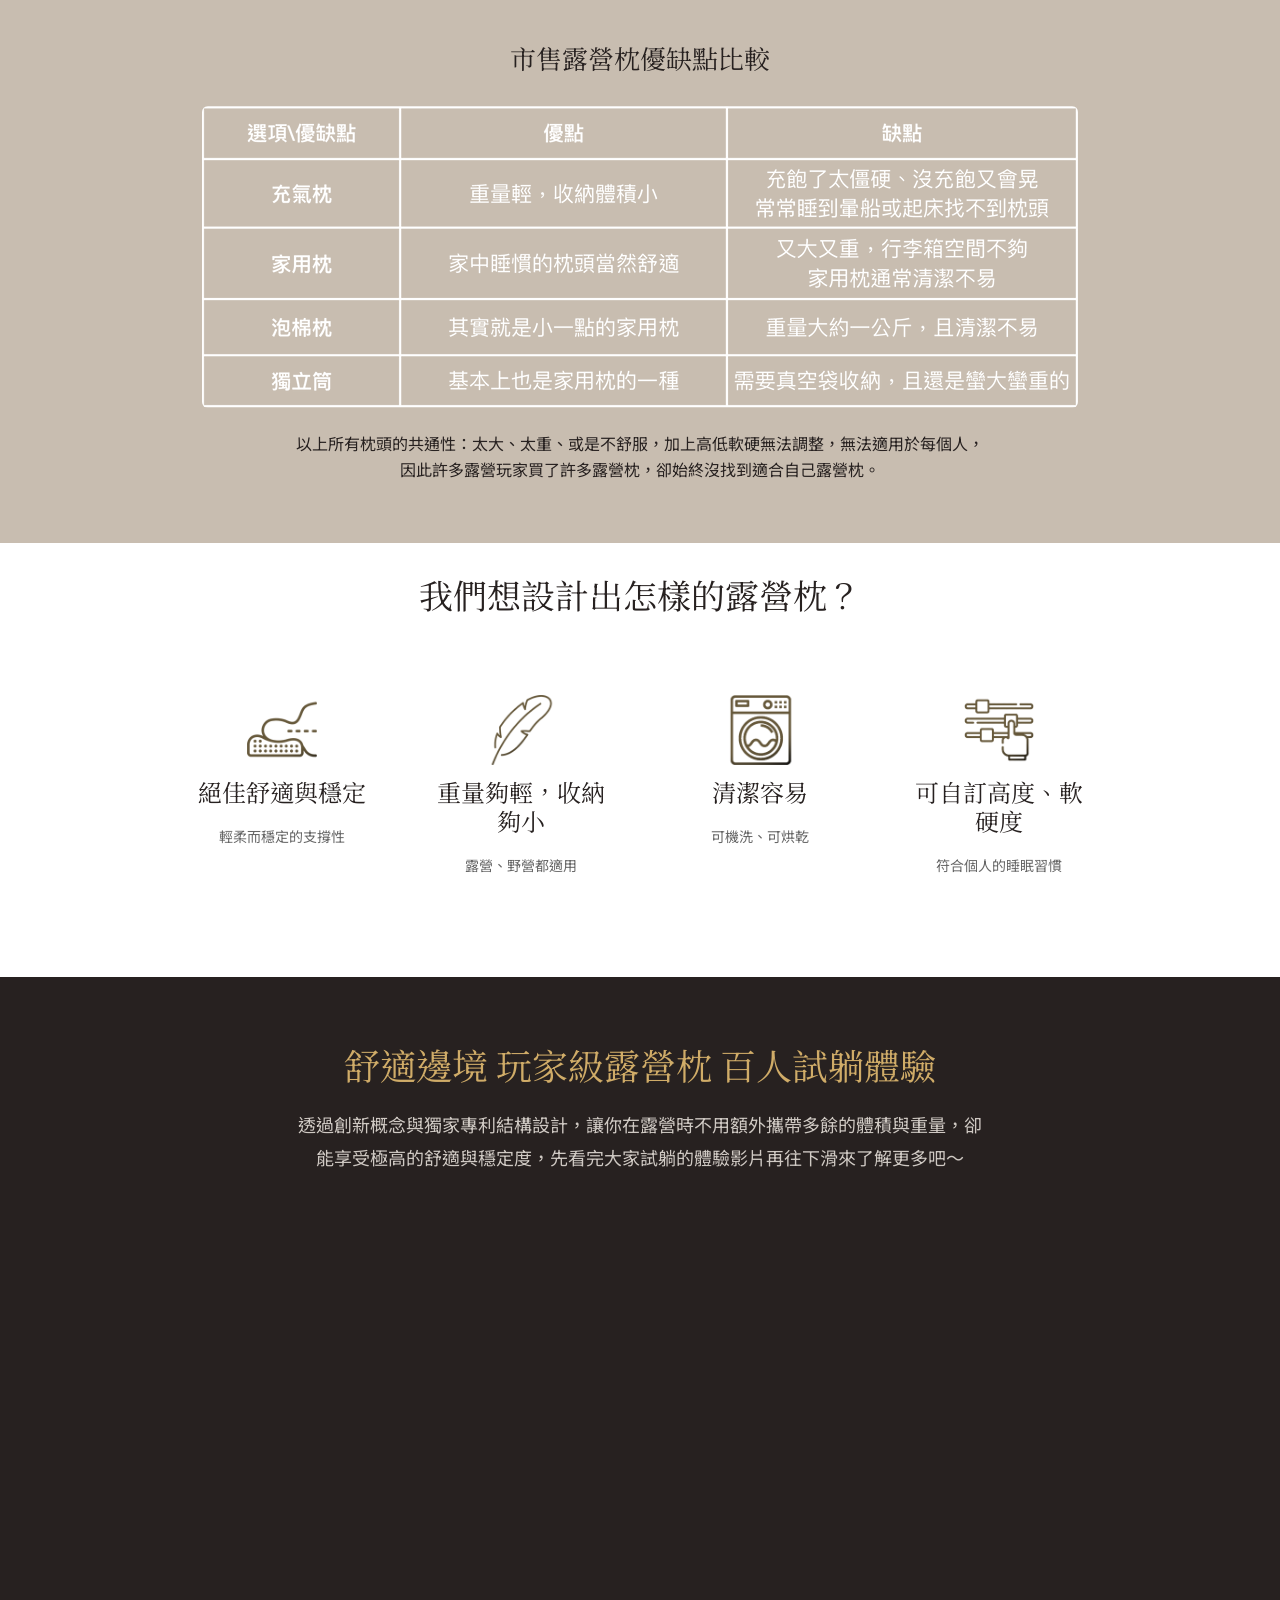
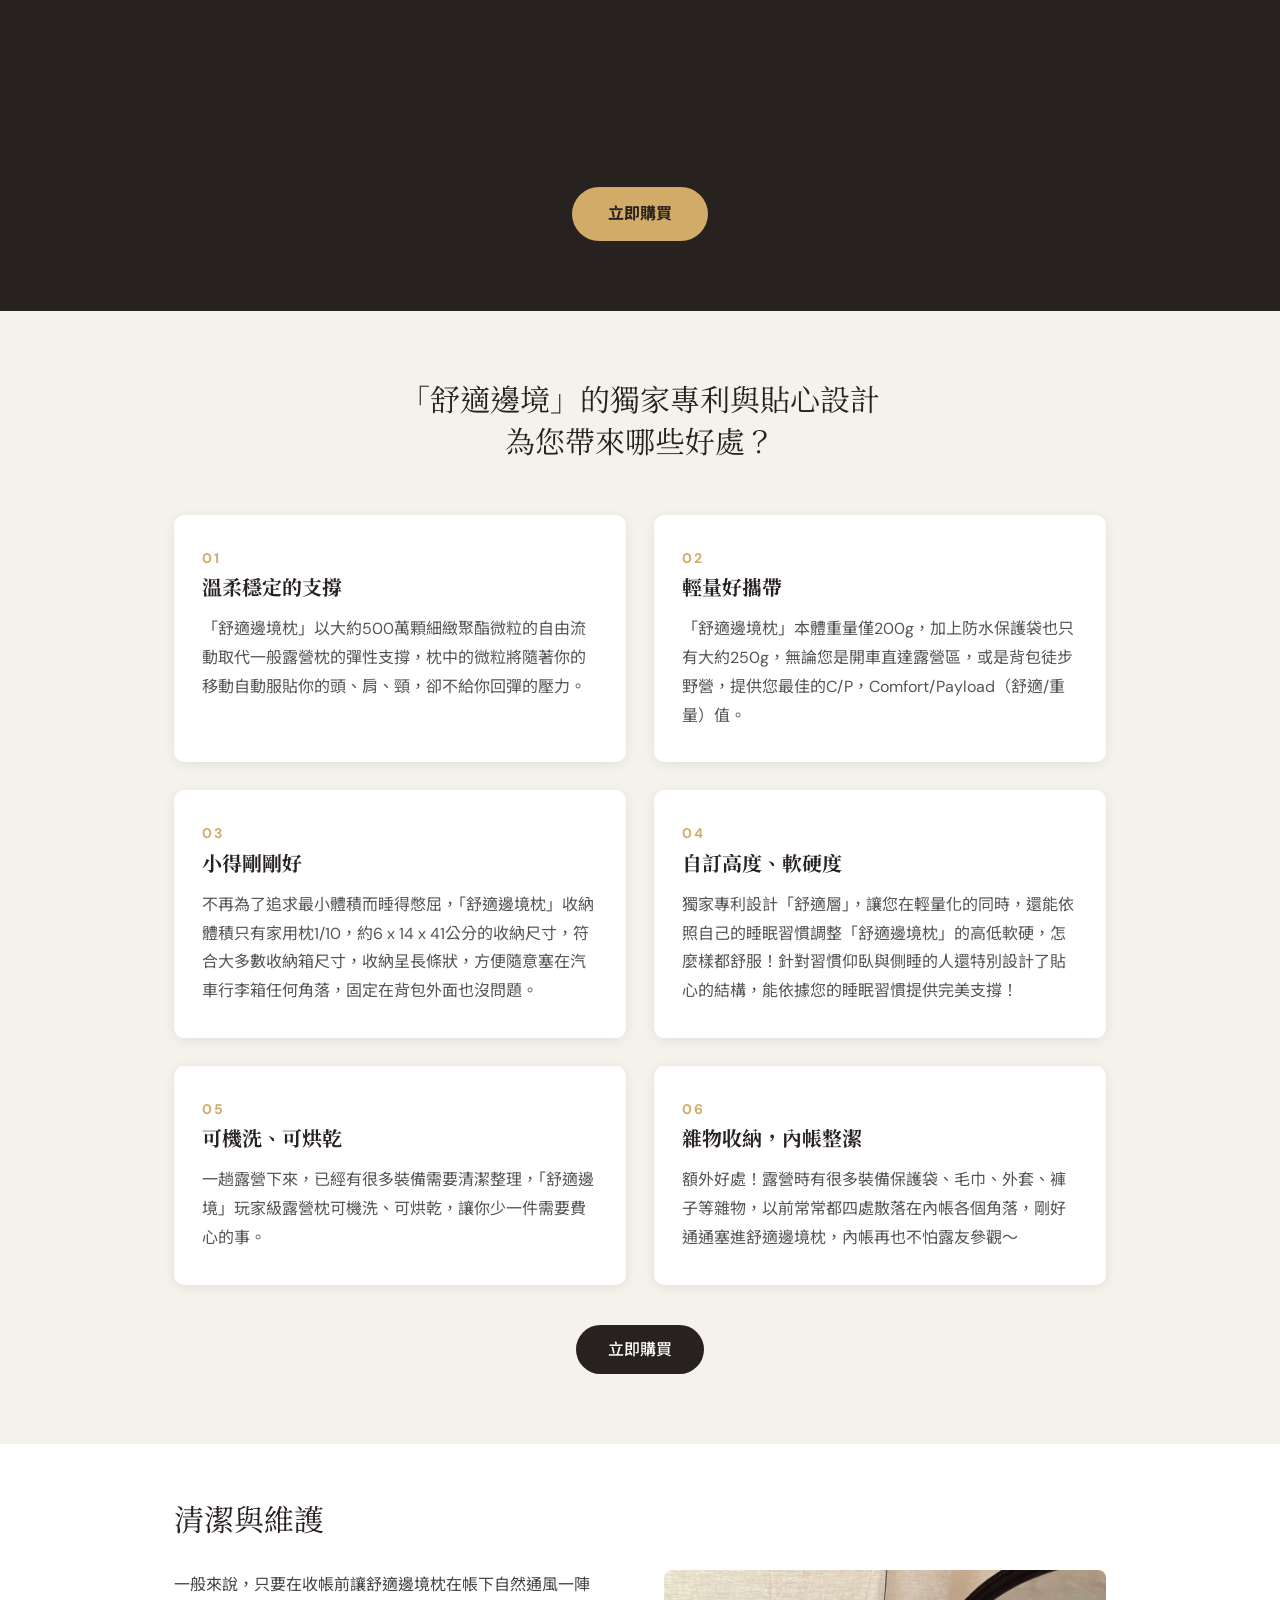
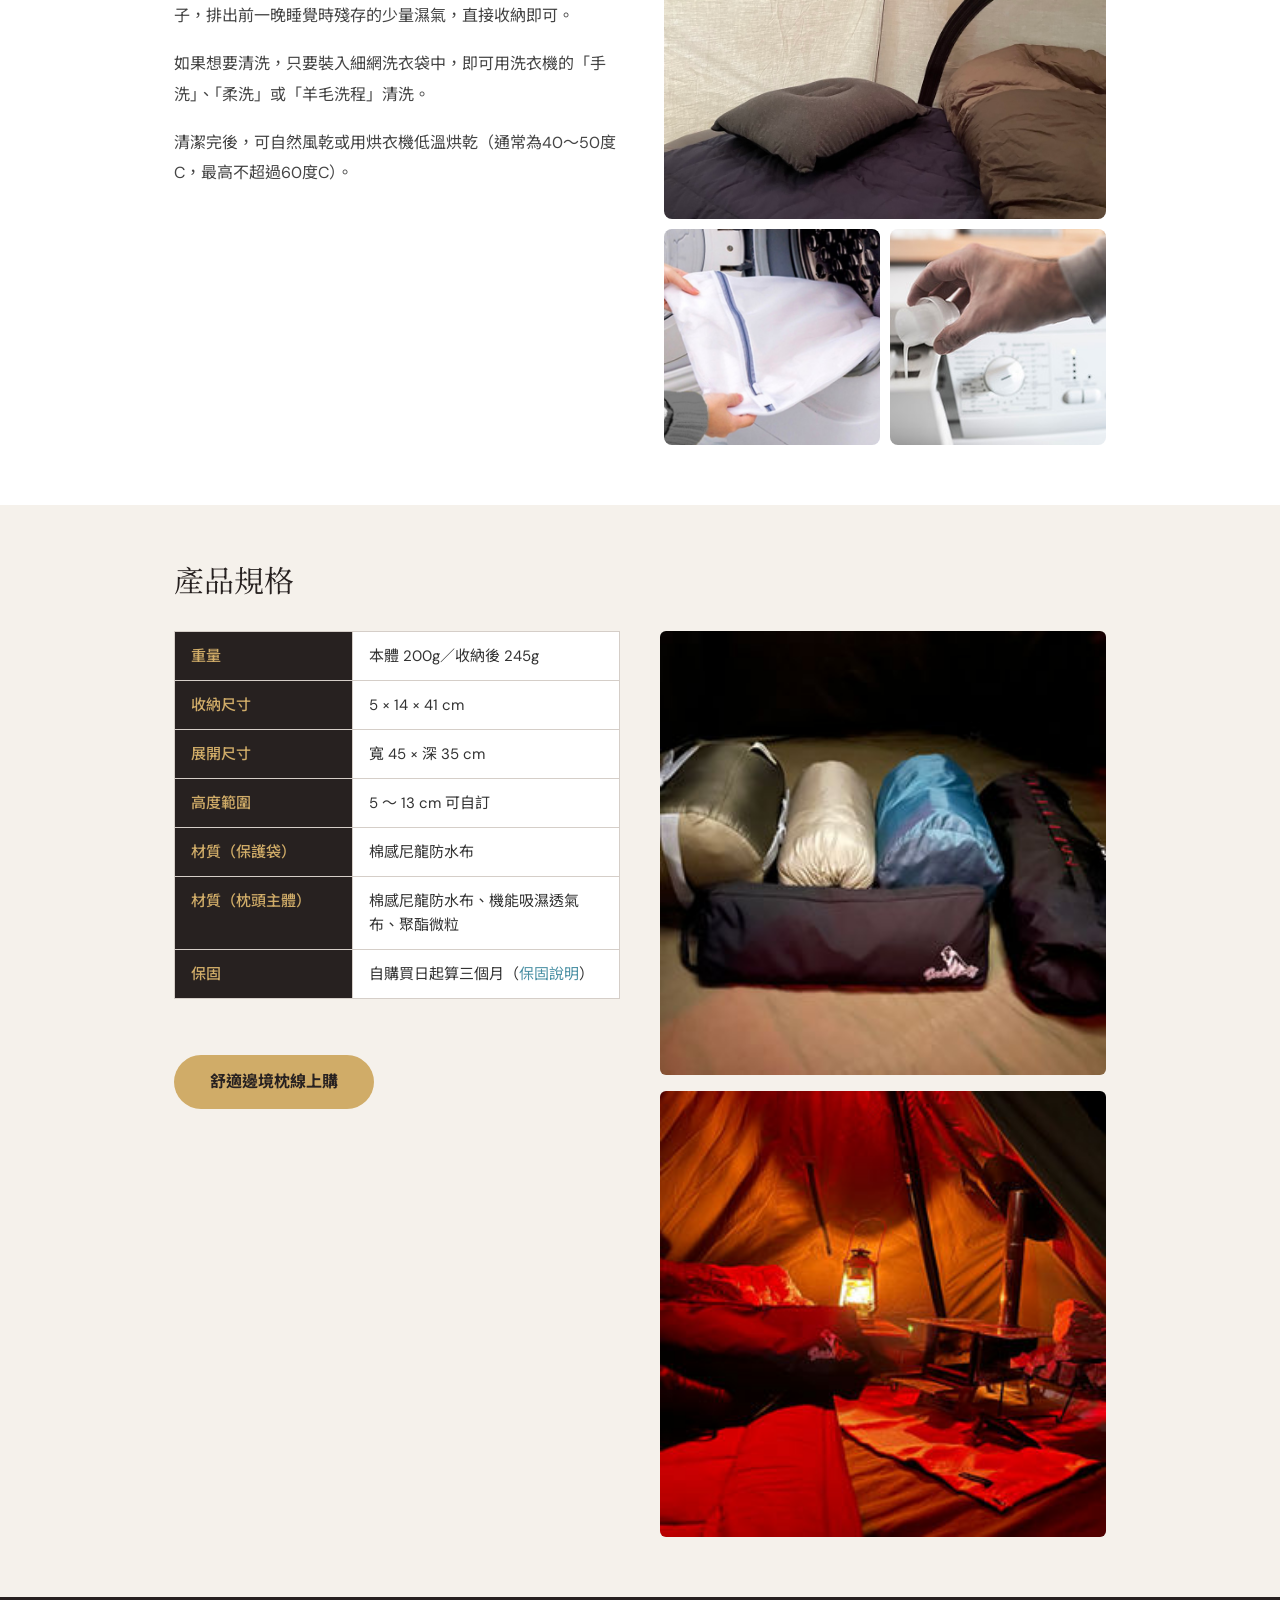
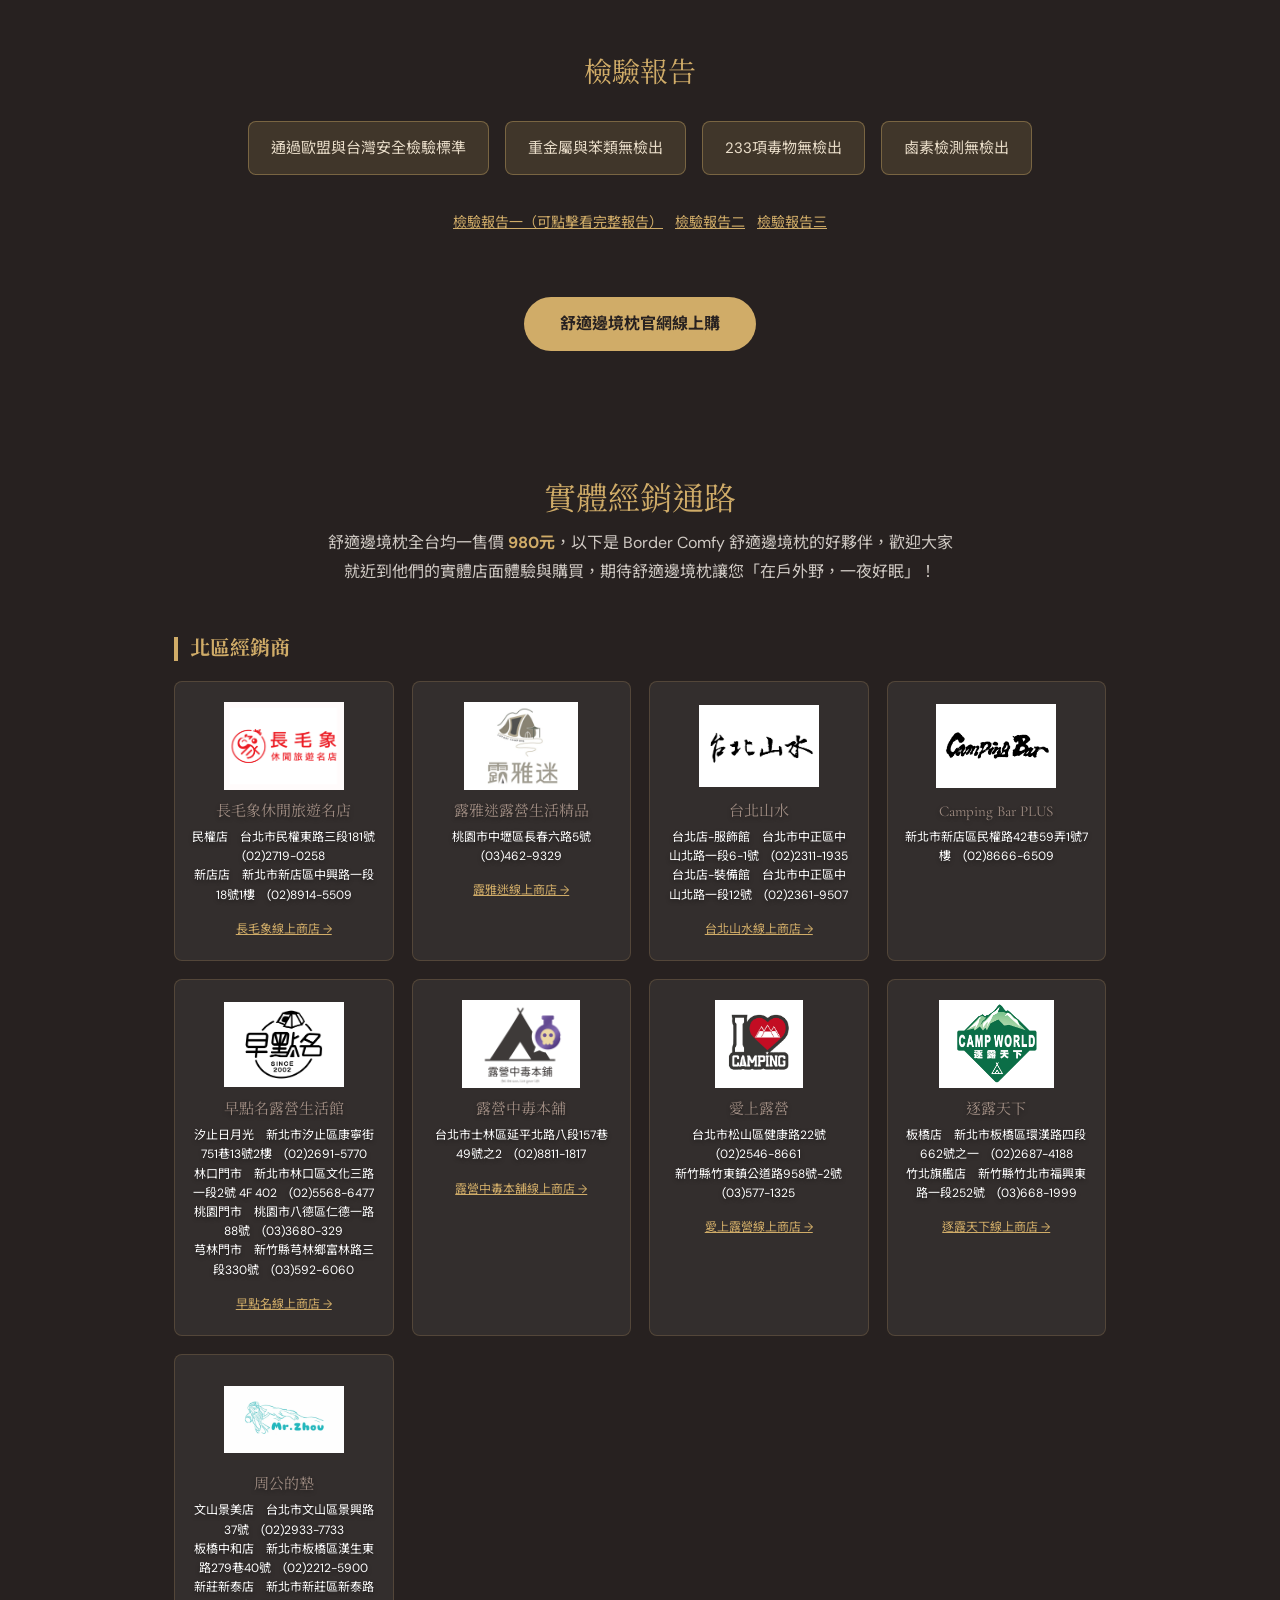
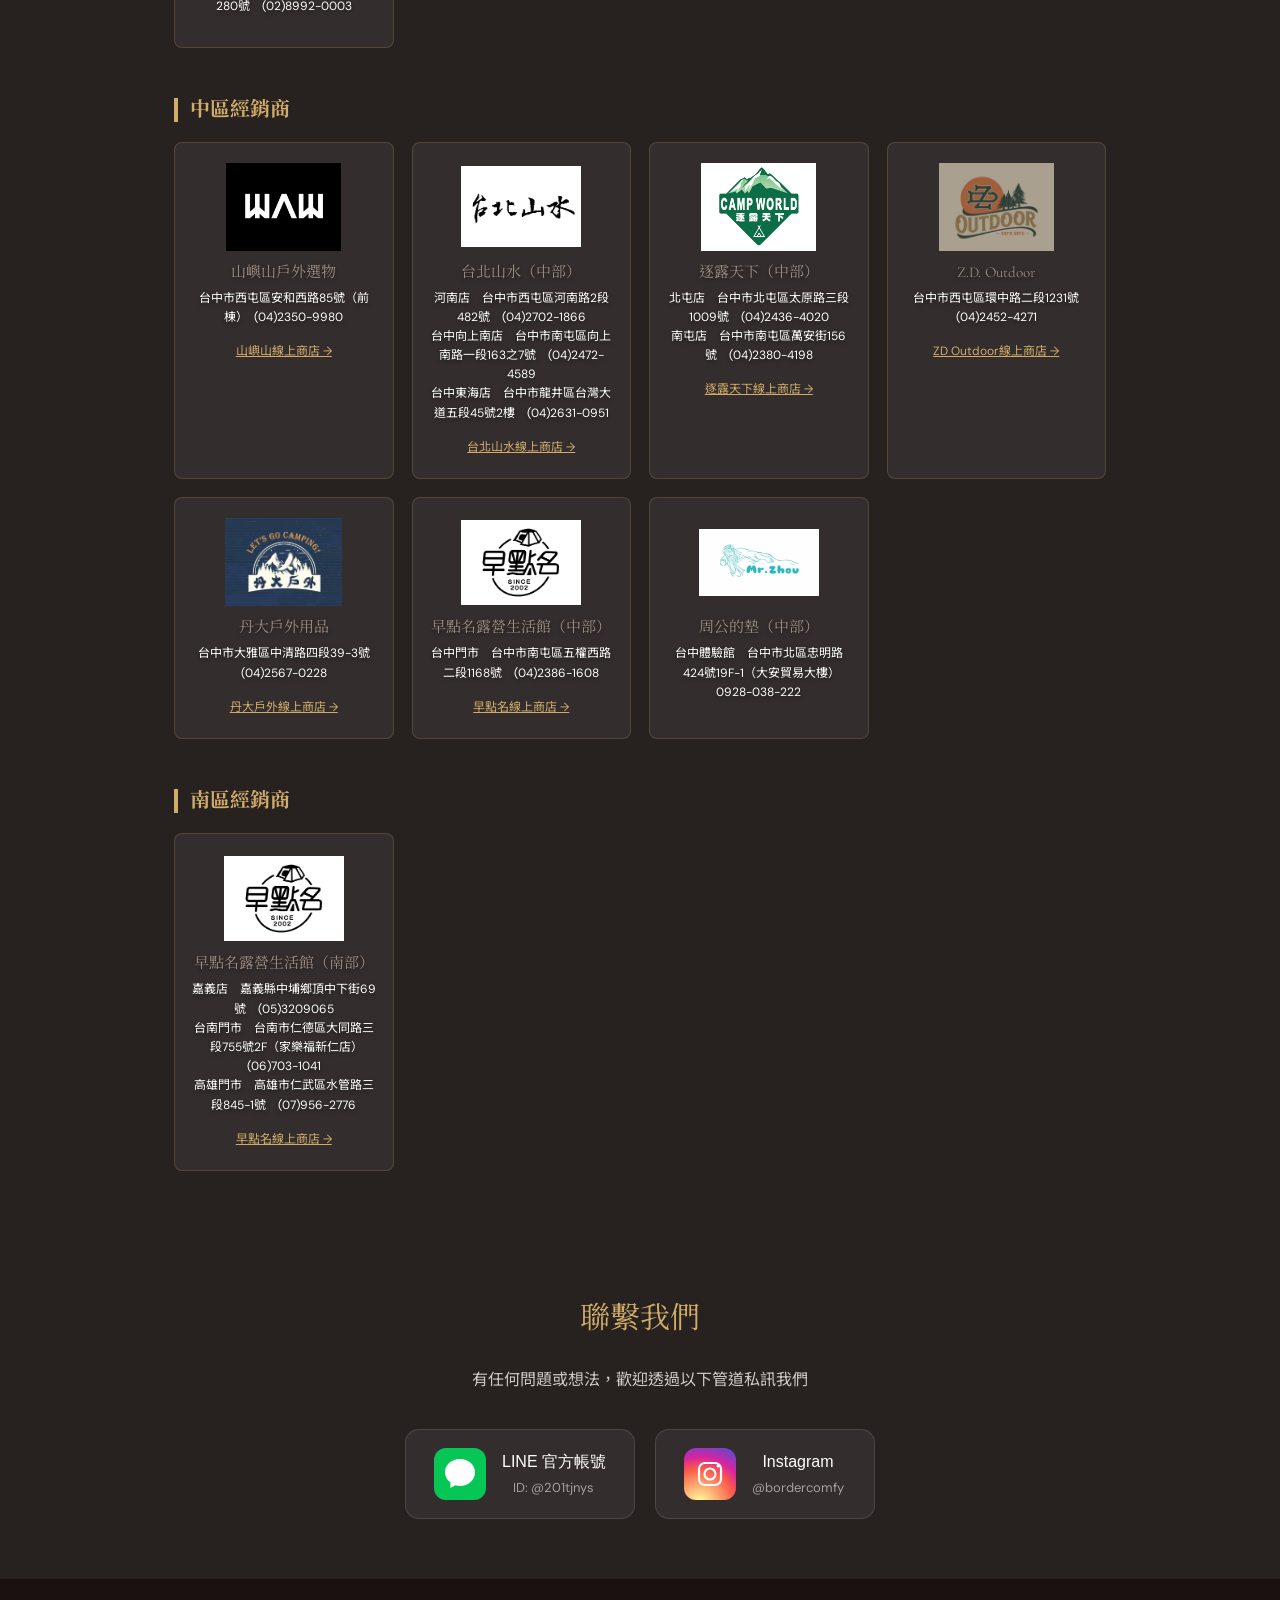
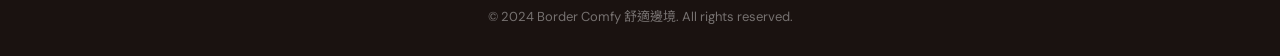
==== commit 8a941be7: "Switch to Cormorant Garamond + DM Sans (Google Fonts), restore cleaning photos Fonts: replaced Wix-h" ====
--- a/index.html
+++ b/index.html
@@ -12,49 +12,12 @@
   <link rel="icon" sizes="192x192" href="assets/ba616a_172e85f8b3554c9199c259f172bafbea_mv2.png"/>
   <link rel="shortcut icon" href="assets/ba616a_172e85f8b3554c9199c259f172bafbea_mv2.png"/>
   <link rel="apple-touch-icon" href="assets/ba616a_172e85f8b3554c9199c259f172bafbea_mv2.png"/>
+  <link rel="preconnect" href="https://fonts.googleapis.com"/>
+  <link rel="preconnect" href="https://fonts.gstatic.com" crossorigin/>
+  <link href="https://fonts.googleapis.com/css2?family=Cormorant+Garamond:ital,wght@0,300;0,400;0,500;0,600;1,300;1,400&family=Noto+Serif+TC:wght@300;400;500;600&display=swap" rel="stylesheet"/>
+  <link href="https://fonts.googleapis.com/css2?family=DM+Sans:ital,opsz,wght@0,9..40,300;0,9..40,400;0,9..40,500;0,9..40,600;1,9..40,300;1,9..40,400&family=Noto+Sans+TC:wght@300;400;500&display=swap" rel="stylesheet"/>
   <link rel="stylesheet" href="css/styles.css"/>
   <style>
-    /* ===== FONTS ===== */
-    @font-face {
-      font-family: 'futura-lt-w01-book';
-      font-style: normal; font-weight: 400; font-display: swap;
-      src: url('fonts/futura-lt-w01-book.woff2') format('woff2');
-    }
-    @font-face {
-      font-family: 'futura-lt-w01-light';
-      font-style: normal; font-weight: 400; font-display: swap;
-      src: url('fonts/futura-lt-w05-light.woff2') format('woff2'),
-           url('fonts/futura-lt-w01-light.woff2') format('woff2');
-    }
-    @font-face {
-      font-family: 'helvetica-w01-roman';
-      font-style: normal; font-weight: 400; font-display: swap;
-      src: url('fonts/helvetica-w02-roman.woff2') format('woff2'),
-           url('fonts/helvetica-w01-roman.woff2') format('woff2');
-    }
-    @font-face {
-      font-family: 'helvetica-w01-bold';
-      font-style: normal; font-weight: 400; font-display: swap;
-      src: url('fonts/helvetica-w02-bold.woff2') format('woff2'),
-           url('fonts/helvetica-w01-bold.woff2') format('woff2');
-    }
-    @font-face {
-      font-family: 'helvetica-w01-light';
-      font-style: normal; font-weight: 400; font-display: swap;
-      src: url('fonts/helvetica-w02-light.woff2') format('woff2'),
-           url('fonts/helvetica-w01-light.woff2') format('woff2');
-    }
-    /* Apply fonts globally */
-    body {
-      font-family: 'helvetica-w01-roman', Helvetica, Arial, sans-serif;
-    }
-    h1, h2, h3, h4, h5, h6,
-    .nav-menu a, .btn, .btn-gold {
-      font-family: 'futura-lt-w01-book', 'Futura', Helvetica, Arial, sans-serif;
-    }
-    p, li, td, th, .retailer-card p {
-      font-family: 'helvetica-w01-roman', Helvetica, Arial, sans-serif;
-    }
     /* ===== HERO NAV ===== */
     .hero-nav {
       position: absolute;
@@ -378,14 +341,36 @@
       color: #272120;
       margin-bottom: 30px;
     }
-    .cleaning-steps {
-      max-width: 700px;
+    .cleaning-layout {
+      display: grid;
+      grid-template-columns: 1fr 1fr;
+      gap: 48px;
+      align-items: start;
     }
     .cleaning-steps p {
-      font-size: 17px;
+      font-size: 16px;
       color: #444;
-      line-height: 1.8;
-      margin-bottom: 16px;
+      line-height: 1.9;
+      margin-bottom: 18px;
+    }
+    .cleaning-steps p:last-child { margin-bottom: 0; }
+    .cleaning-photos {
+      display: grid;
+      grid-template-columns: 1fr 1fr;
+      gap: 10px;
+    }
+    .cleaning-photos img {
+      width: 100%;
+      aspect-ratio: 1;
+      object-fit: cover;
+      border-radius: 8px;
+    }
+    .cleaning-photos img:first-child {
+      grid-column: 1 / -1;
+      aspect-ratio: 16/9;
+    }
+    @media (max-width: 680px) {
+      .cleaning-layout { grid-template-columns: 1fr; }
     }
 
     /* ===== SPECS SECTION ===== */
@@ -803,10 +788,17 @@
     <section class="cleaning-section">
       <div class="container">
         <h2 class="bc-fade-up">清潔與維護</h2>
-        <div class="cleaning-steps">
-          <p class="bc-fade-up" data-bc-delay="60">一般來說，只要在收帳前讓舒適邊境枕在帳下自然通風一陣子，排出前一晚睡覺時殘存的少量濕氣，直接收納即可。</p>
-          <p class="bc-fade-up" data-bc-delay="120">如果想要清洗，只要裝入細網洗衣袋中，即可用洗衣機的「手洗」、「柔洗」或「羊毛洗程」清洗。</p>
-          <p class="bc-fade-up" data-bc-delay="180">清潔完後，可自然風乾或用烘衣機低溫烘乾（通常為40～50度C，最高不超過60度C）。</p>
+        <div class="cleaning-layout">
+          <div class="cleaning-steps">
+            <p class="bc-fade-up" data-bc-delay="60">一般來說，只要在收帳前讓舒適邊境枕在帳下自然通風一陣子，排出前一晚睡覺時殘存的少量濕氣，直接收納即可。</p>
+            <p class="bc-fade-up" data-bc-delay="120">如果想要清洗，只要裝入細網洗衣袋中，即可用洗衣機的「手洗」、「柔洗」或「羊毛洗程」清洗。</p>
+            <p class="bc-fade-up" data-bc-delay="180">清潔完後，可自然風乾或用烘衣機低溫烘乾（通常為40～50度C，最高不超過60度C）。</p>
+          </div>
+          <div class="cleaning-photos bc-from-tr">
+            <img src="assets/ba616a_79411422e8704db4a6af461384521df7_mv2.jpeg" alt="清潔示範" loading="lazy"/>
+            <img src="assets/ba616a_871d1681245a4fd9b4ed6d37bfde4668_mv2.jpg" alt="清潔步驟" loading="lazy"/>
+            <img src="assets/Pouring_20Laundry_20Detergent.jpeg" alt="清洗示範" loading="lazy"/>
+          </div>
         </div>
       </div>
     </section>
--- a/css/styles.css
+++ b/css/styles.css
@@ -15,9 +15,9 @@
   --color-text-light: #666666;
   
   /* 字體 */
-  --font-heading: 'Futura', 'Helvetica Neue', Helvetica, Arial, sans-serif;
-  --font-body: 'Helvetica Neue', Helvetica, Arial, sans-serif;
-  --font-serif: 'Didot', 'Times New Roman', serif;
+  --font-heading: 'Cormorant Garamond', 'Noto Serif TC', Georgia, serif;
+  --font-body: 'DM Sans', 'Noto Sans TC', system-ui, sans-serif;
+  --font-serif: 'Cormorant Garamond', 'Noto Serif TC', Georgia, serif;
   
   /* 間距 */
   --spacing-xs: 8px;
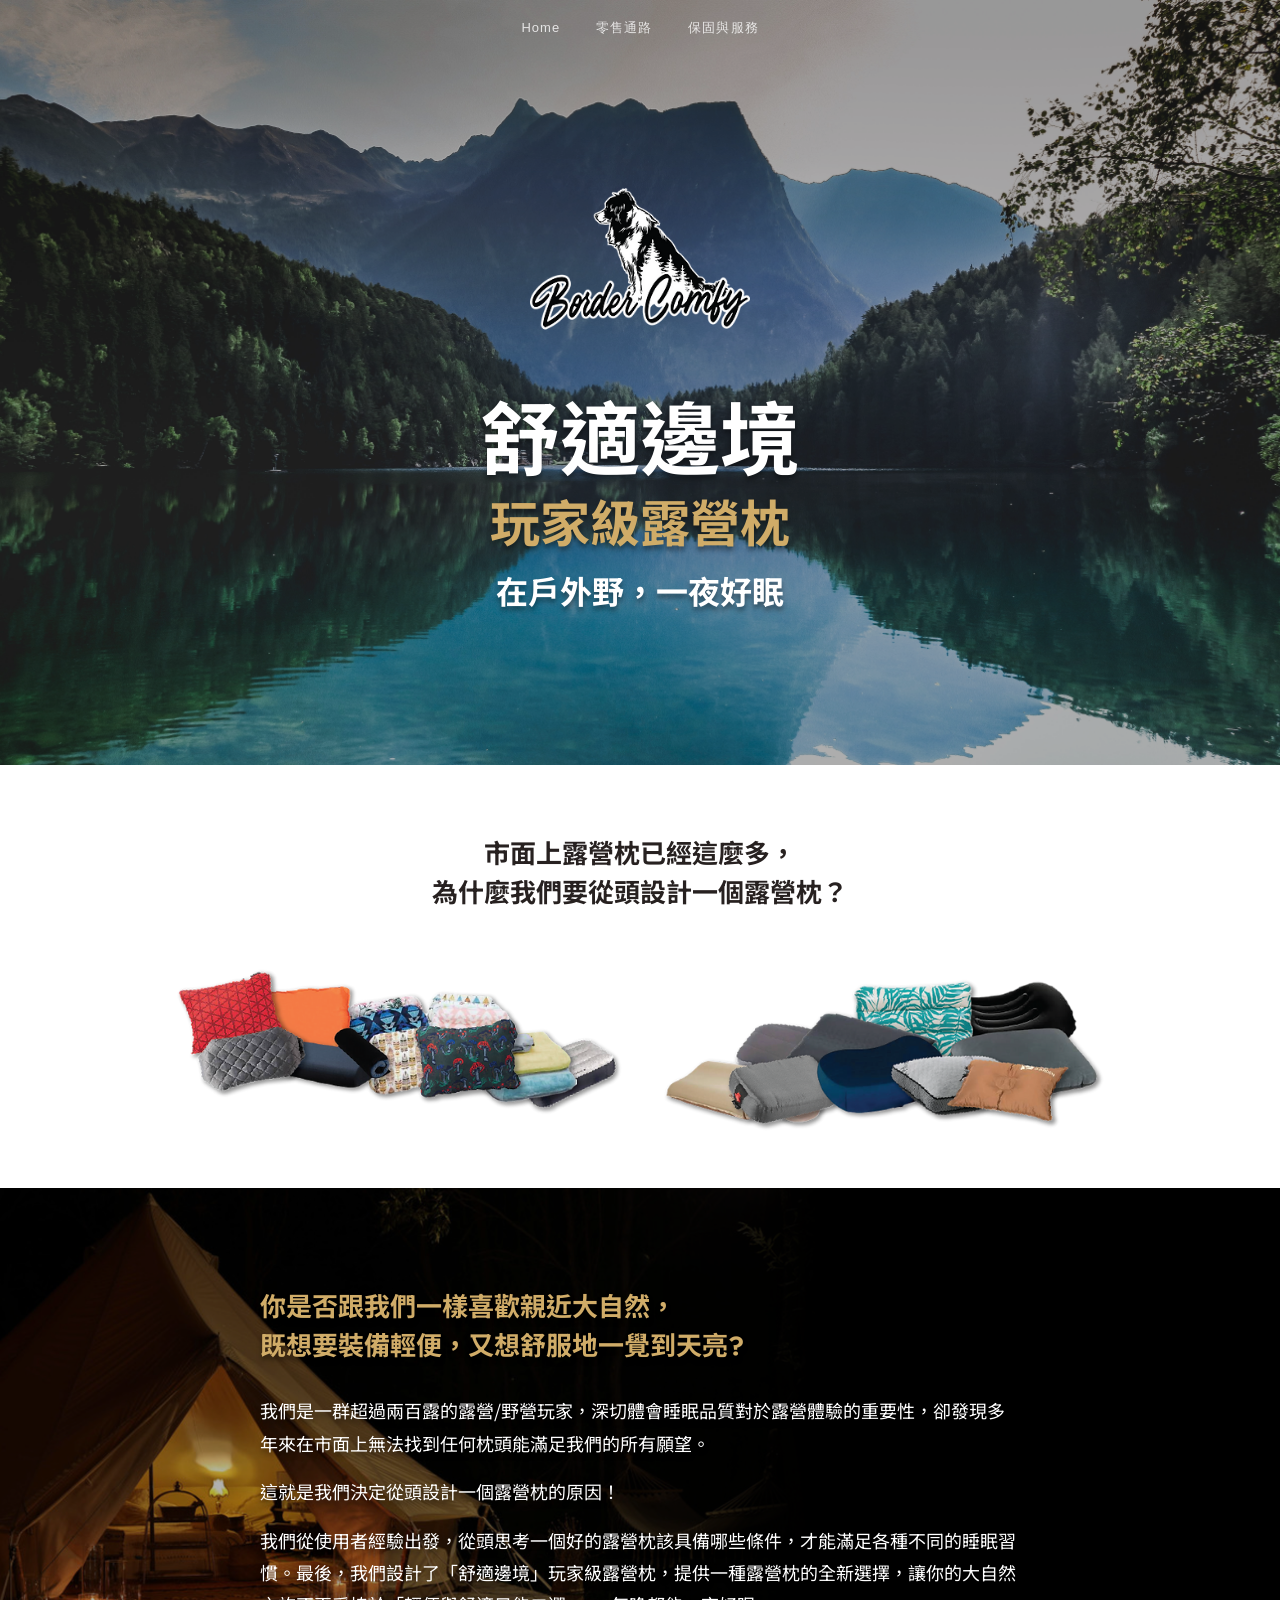
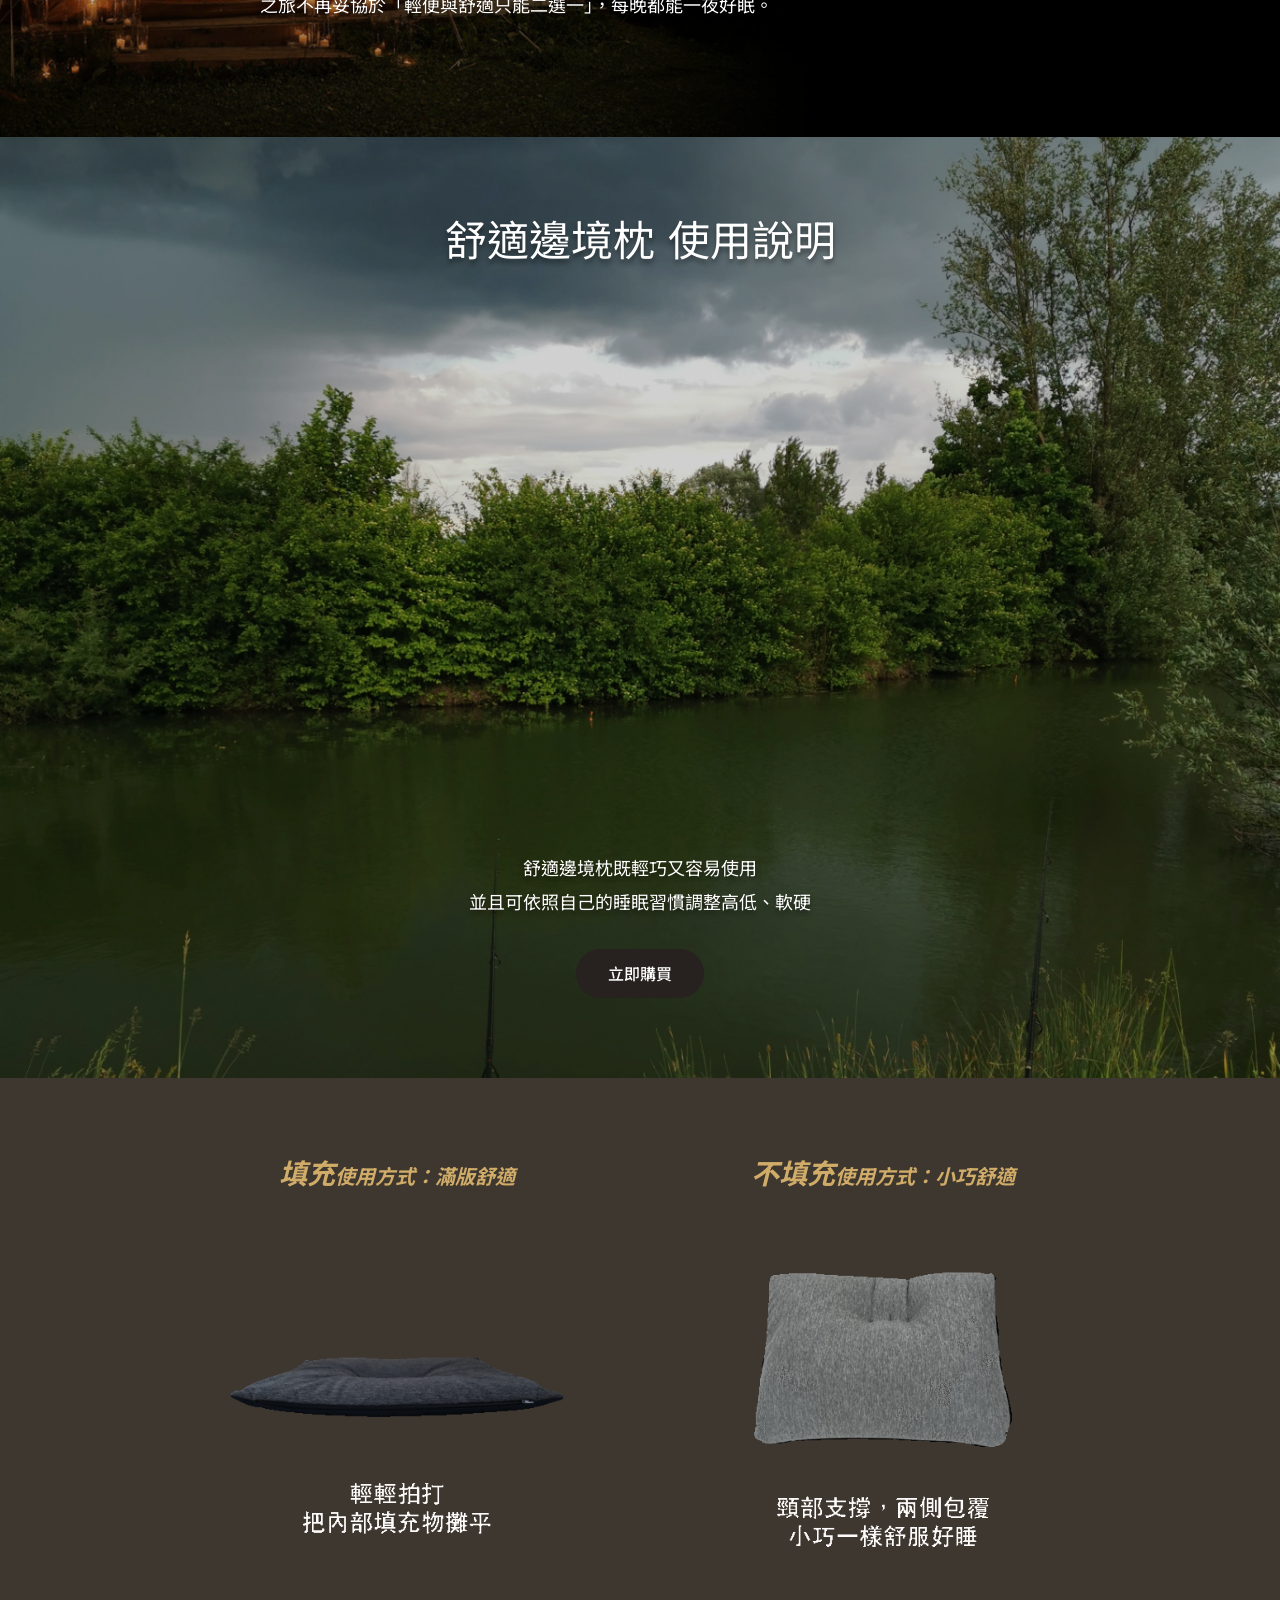
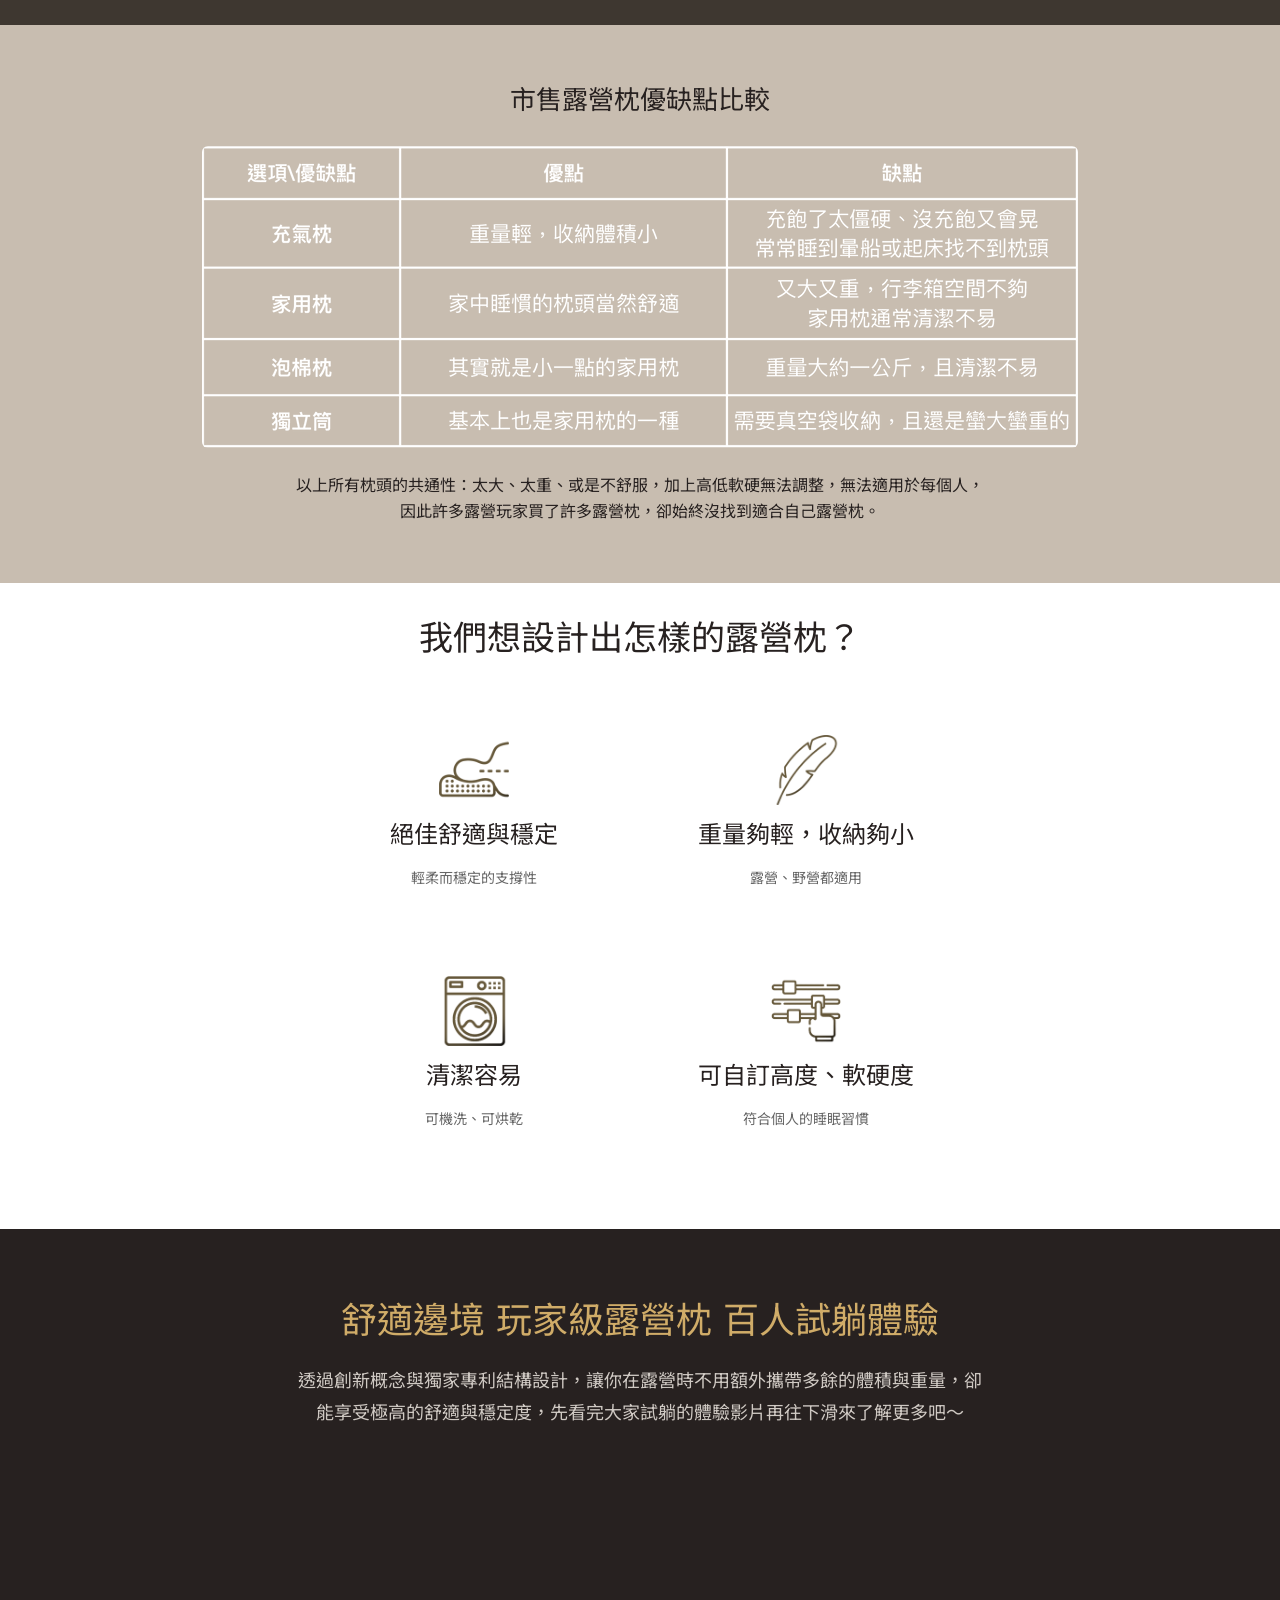
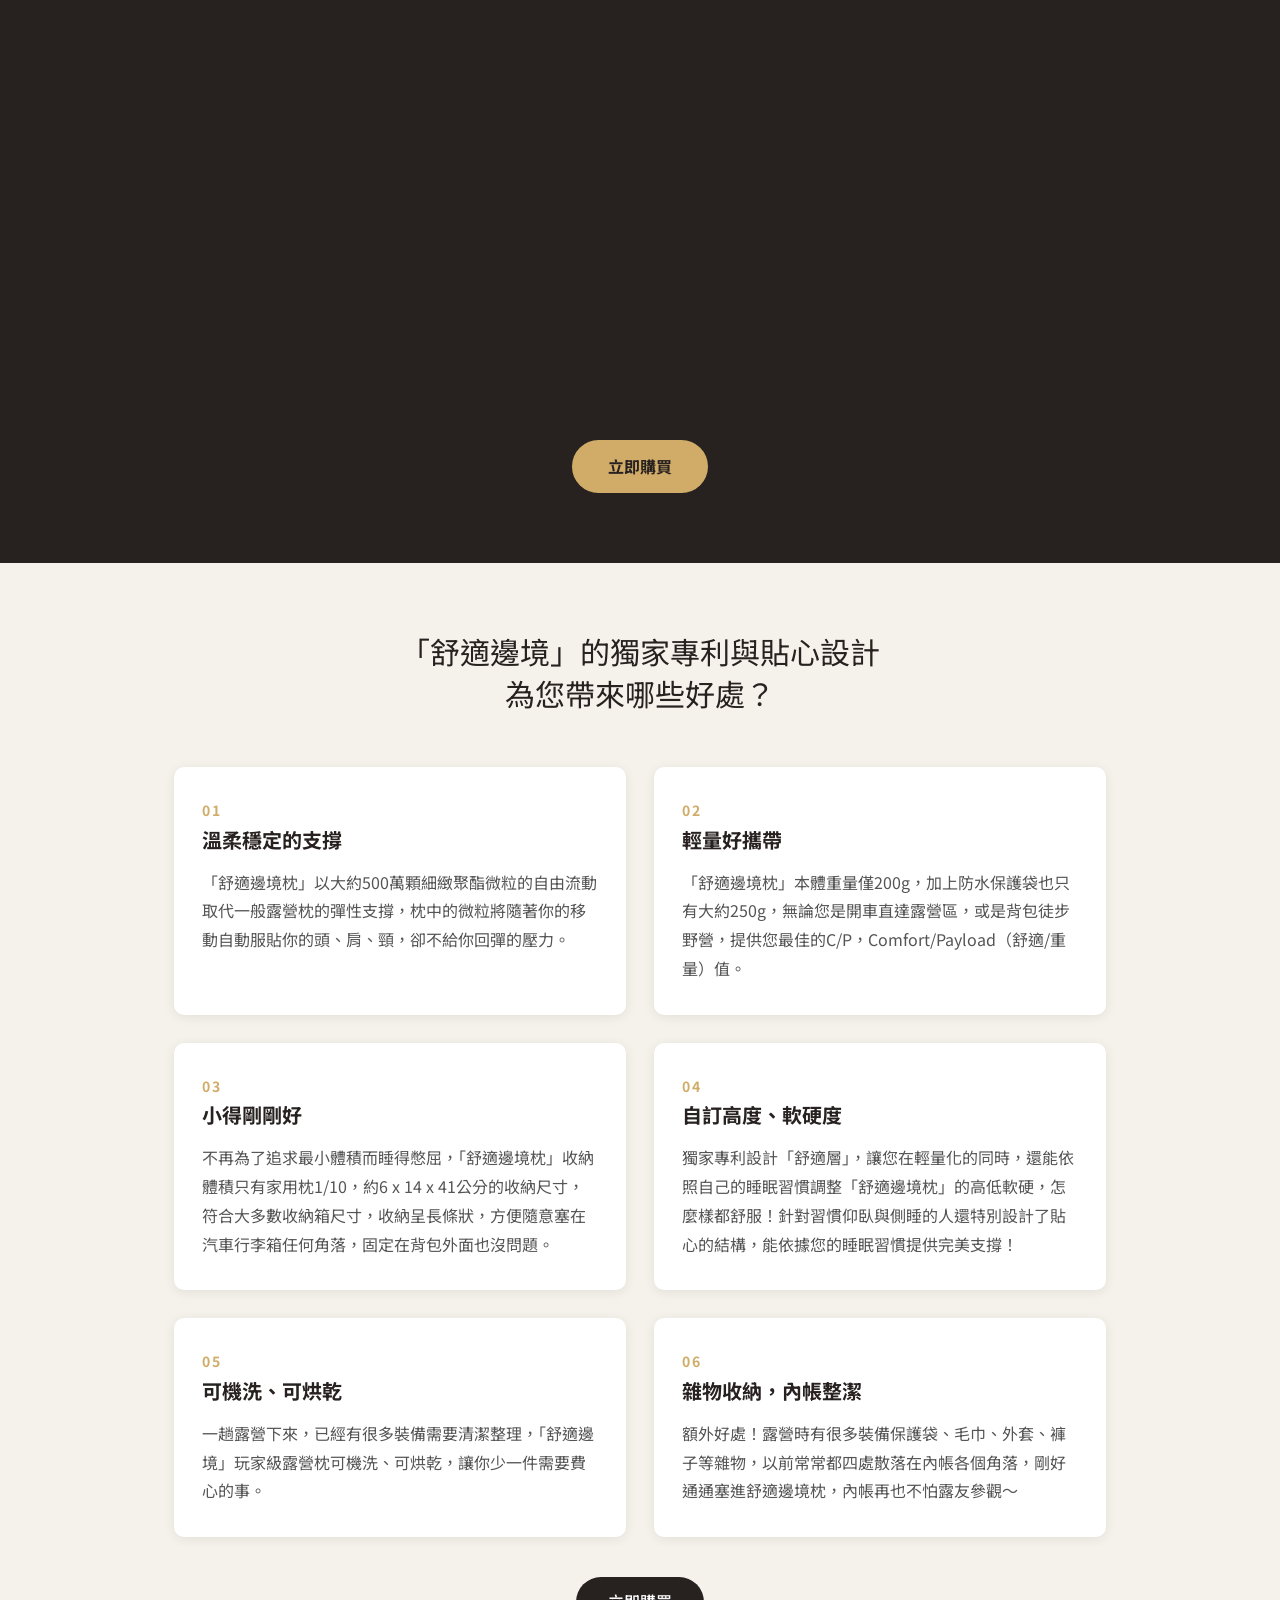
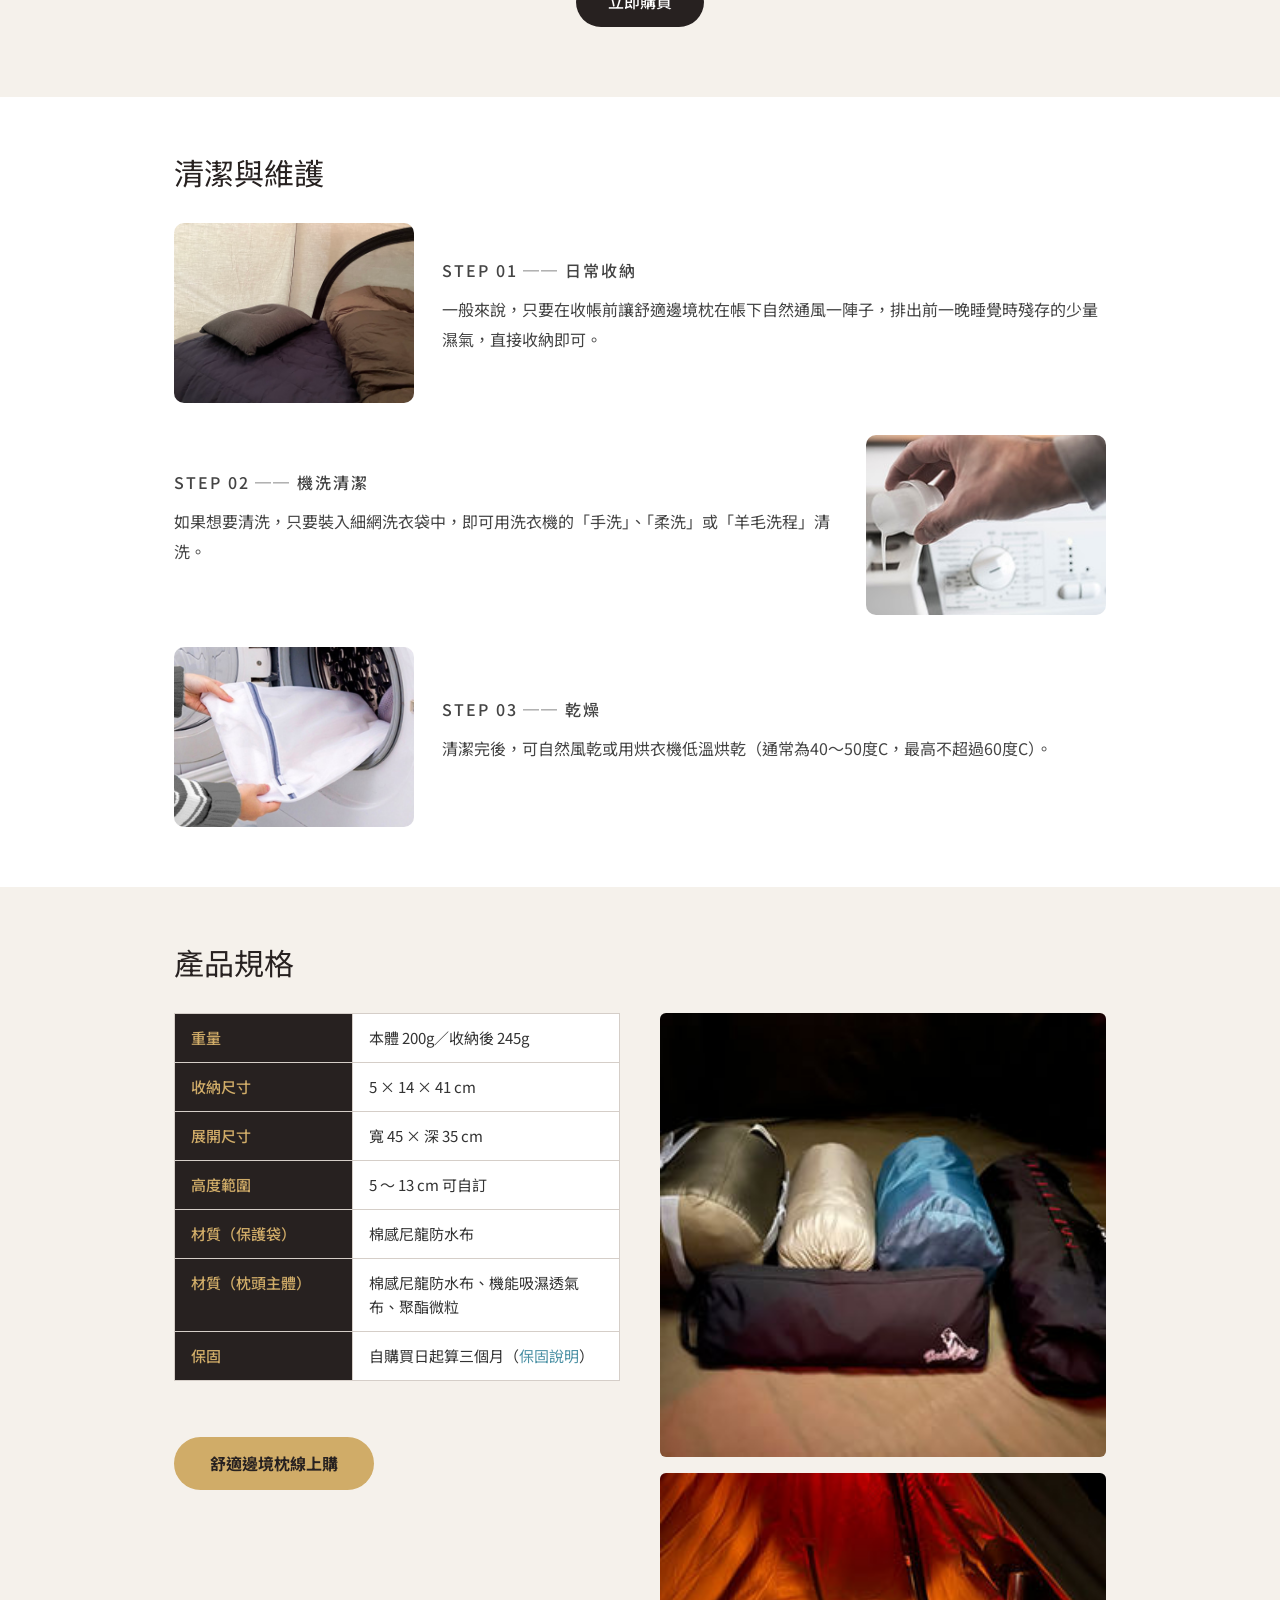
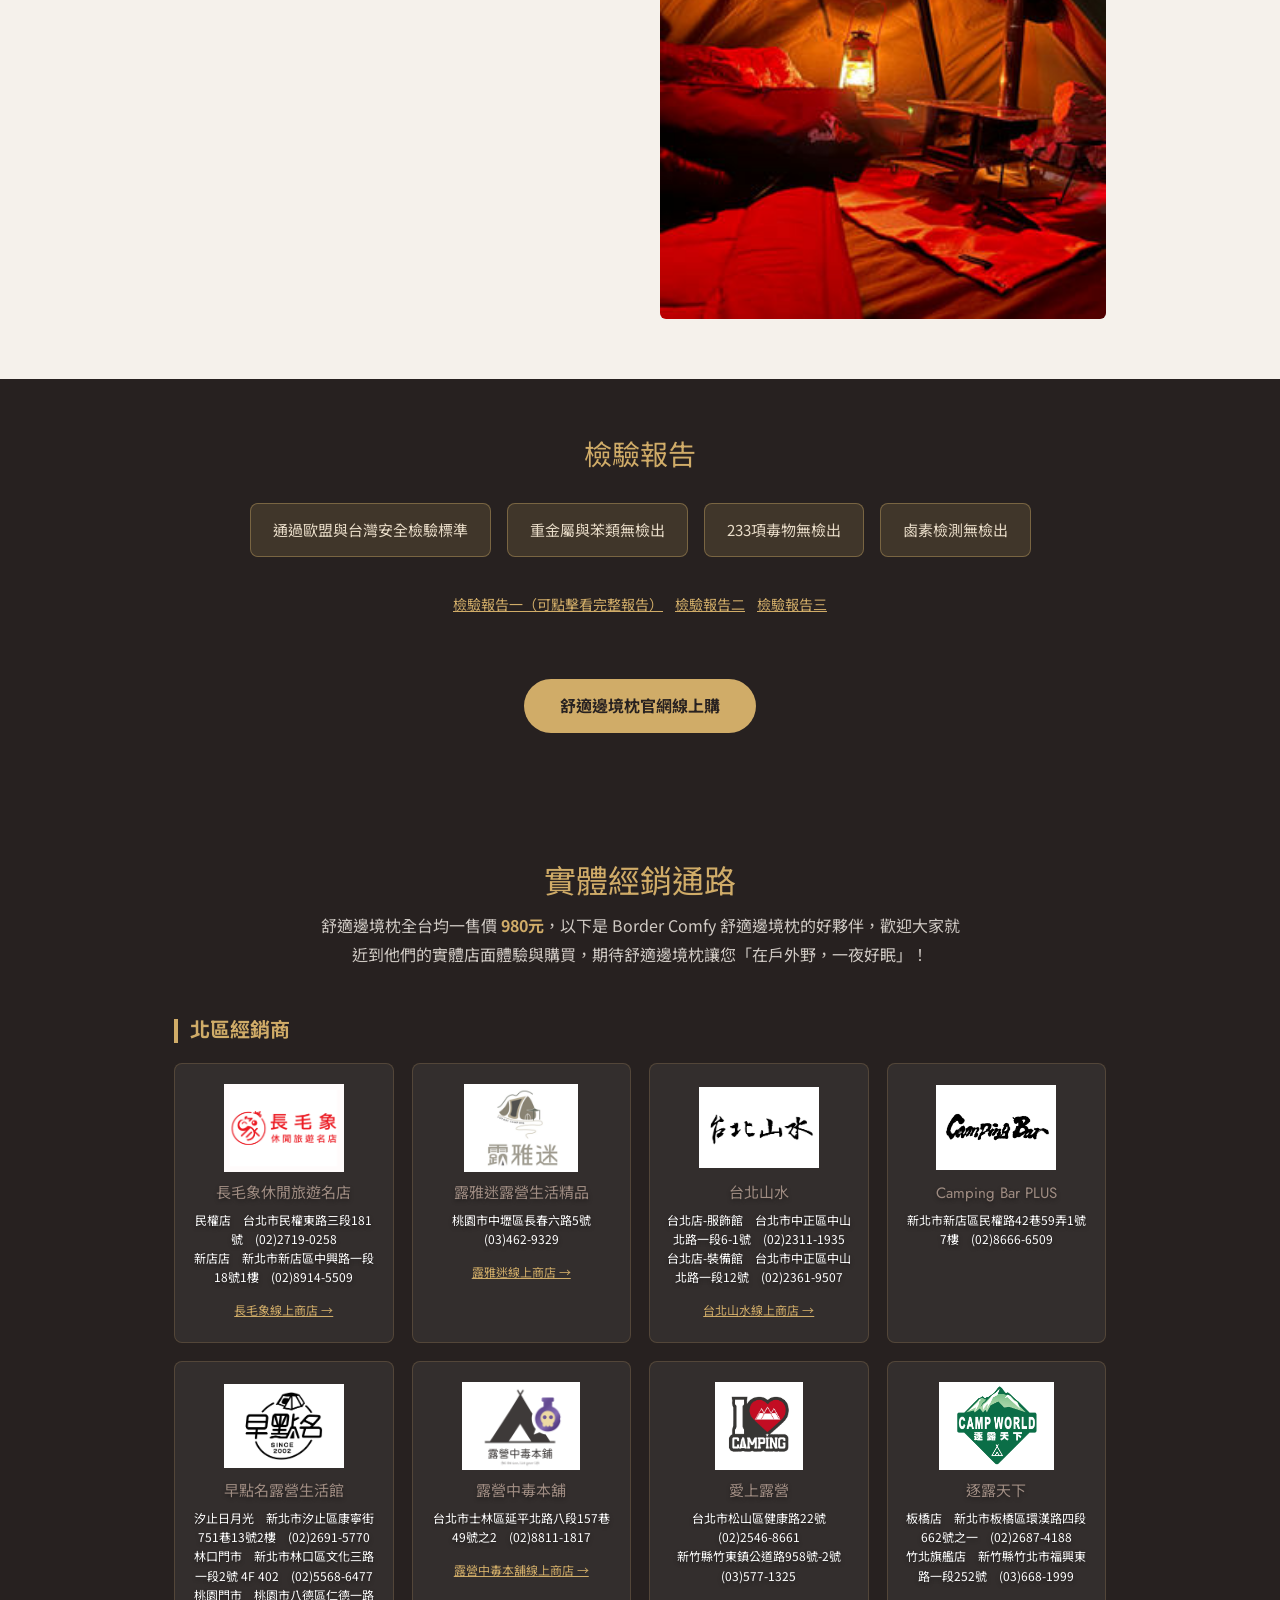
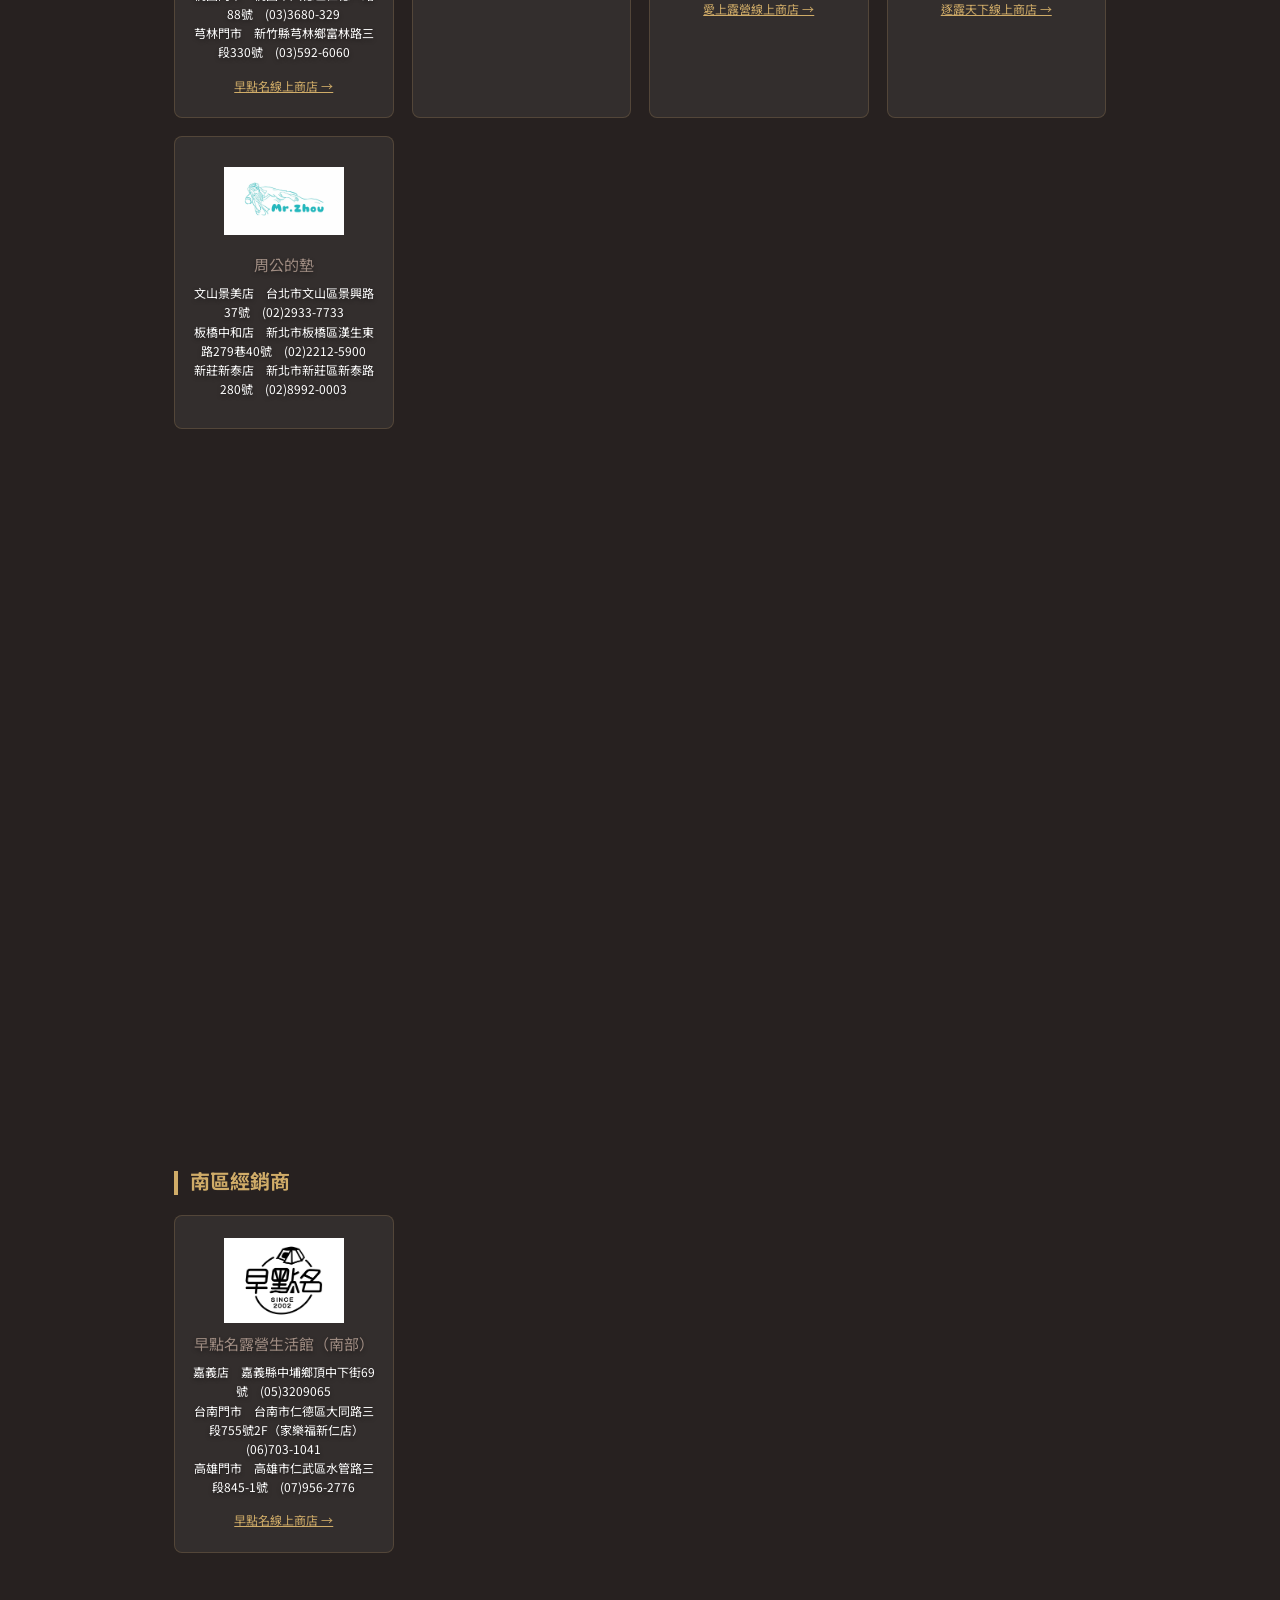
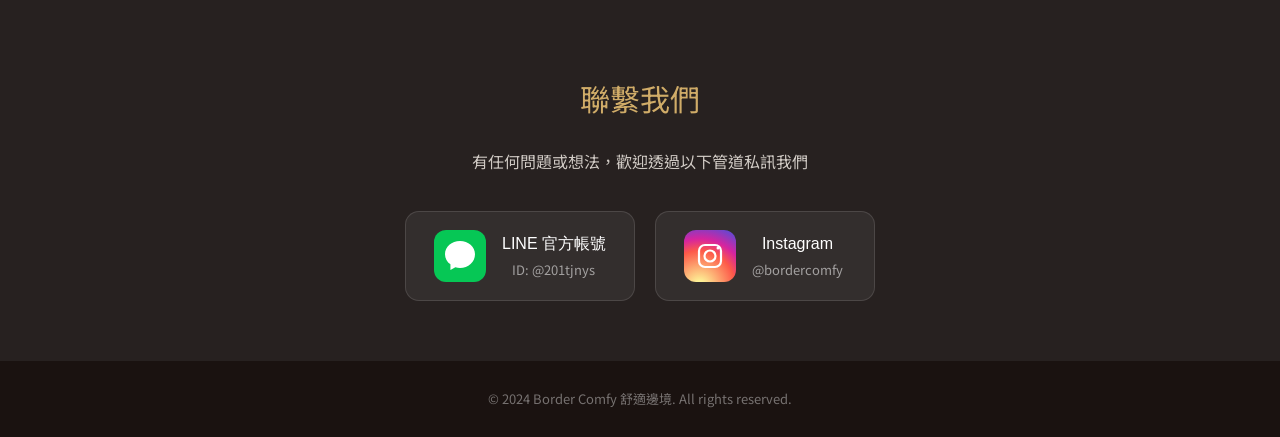
==== commit 6d9914df: "Fix fonts, story height, features 2x2, cleaning steps layout Fonts: switch to Jost + Noto Sans TC (g" ====
--- a/index.html
+++ b/index.html
@@ -14,8 +14,7 @@
   <link rel="apple-touch-icon" href="assets/ba616a_172e85f8b3554c9199c259f172bafbea_mv2.png"/>
   <link rel="preconnect" href="https://fonts.googleapis.com"/>
   <link rel="preconnect" href="https://fonts.gstatic.com" crossorigin/>
-  <link href="https://fonts.googleapis.com/css2?family=Cormorant+Garamond:ital,wght@0,300;0,400;0,500;0,600;1,300;1,400&family=Noto+Serif+TC:wght@300;400;500;600&display=swap" rel="stylesheet"/>
-  <link href="https://fonts.googleapis.com/css2?family=DM+Sans:ital,opsz,wght@0,9..40,300;0,9..40,400;0,9..40,500;0,9..40,600;1,9..40,300;1,9..40,400&family=Noto+Sans+TC:wght@300;400;500&display=swap" rel="stylesheet"/>
+  <link href="https://fonts.googleapis.com/css2?family=Jost:wght@300;400;500;600&family=Noto+Sans+TC:wght@300;400;500&display=swap" rel="stylesheet"/>
   <link rel="stylesheet" href="css/styles.css"/>
   <style>
     /* ===== HERO NAV ===== */
@@ -125,15 +124,18 @@
     .story-section {
       background-image: url('assets/ba616a_5bb22f7b54fe4713916c7b87c26b26be_mv2.png');
       background-size: cover;
-      background-position: center;
-      padding: 80px 0;
+      background-position: center top;
+      min-height: 520px;
+      padding: 100px 0;
       position: relative;
+      display: flex;
+      align-items: center;
     }
     .story-section::before {
       content: '';
       position: absolute;
       inset: 0;
-      background: rgba(0,0,0,0.45);
+      background: rgba(0,0,0,0.30);
     }
     .story-section .container {
       position: relative;
@@ -341,36 +343,47 @@
       color: #272120;
       margin-bottom: 30px;
     }
-    .cleaning-layout {
+    .cleaning-steps {
+      display: flex;
+      flex-direction: column;
+      gap: 32px;
+    }
+    .cleaning-step {
       display: grid;
-      grid-template-columns: 1fr 1fr;
-      gap: 48px;
-      align-items: start;
-    }
-    .cleaning-steps p {
+      grid-template-columns: 240px 1fr;
+      gap: 28px;
+      align-items: center;
+    }
+    .cleaning-step:nth-child(even) {
+      grid-template-columns: 1fr 240px;
+    }
+    .cleaning-step:nth-child(even) img { order: 2; }
+    .cleaning-step:nth-child(even) .step-text { order: 1; }
+    .cleaning-step img {
+      width: 100%;
+      aspect-ratio: 4/3;
+      object-fit: cover;
+      border-radius: 10px;
+    }
+    .step-num {
+      font-size: 11px;
+      font-weight: 500;
+      letter-spacing: 0.12em;
+      color: #D0AC68;
+      margin-bottom: 8px;
+    }
+    .step-text p {
       font-size: 16px;
       color: #444;
       line-height: 1.9;
-      margin-bottom: 18px;
-    }
-    .cleaning-steps p:last-child { margin-bottom: 0; }
-    .cleaning-photos {
-      display: grid;
-      grid-template-columns: 1fr 1fr;
-      gap: 10px;
-    }
-    .cleaning-photos img {
-      width: 100%;
-      aspect-ratio: 1;
-      object-fit: cover;
-      border-radius: 8px;
-    }
-    .cleaning-photos img:first-child {
-      grid-column: 1 / -1;
-      aspect-ratio: 16/9;
-    }
-    @media (max-width: 680px) {
-      .cleaning-layout { grid-template-columns: 1fr; }
+    }
+    @media (max-width: 640px) {
+      .cleaning-step,
+      .cleaning-step:nth-child(even) {
+        grid-template-columns: 1fr;
+      }
+      .cleaning-step:nth-child(even) img { order: unset; }
+      .cleaning-step:nth-child(even) .step-text { order: unset; }
     }
 
     /* ===== SPECS SECTION ===== */
@@ -788,16 +801,27 @@
     <section class="cleaning-section">
       <div class="container">
         <h2 class="bc-fade-up">清潔與維護</h2>
-        <div class="cleaning-layout">
-          <div class="cleaning-steps">
-            <p class="bc-fade-up" data-bc-delay="60">一般來說，只要在收帳前讓舒適邊境枕在帳下自然通風一陣子，排出前一晚睡覺時殘存的少量濕氣，直接收納即可。</p>
-            <p class="bc-fade-up" data-bc-delay="120">如果想要清洗，只要裝入細網洗衣袋中，即可用洗衣機的「手洗」、「柔洗」或「羊毛洗程」清洗。</p>
-            <p class="bc-fade-up" data-bc-delay="180">清潔完後，可自然風乾或用烘衣機低溫烘乾（通常為40～50度C，最高不超過60度C）。</p>
-          </div>
-          <div class="cleaning-photos bc-from-tr">
-            <img src="assets/ba616a_79411422e8704db4a6af461384521df7_mv2.jpeg" alt="清潔示範" loading="lazy"/>
-            <img src="assets/ba616a_871d1681245a4fd9b4ed6d37bfde4668_mv2.jpg" alt="清潔步驟" loading="lazy"/>
-            <img src="assets/Pouring_20Laundry_20Detergent.jpeg" alt="清洗示範" loading="lazy"/>
+        <div class="cleaning-steps">
+          <div class="cleaning-step bc-fade-up">
+            <img src="assets/ba616a_79411422e8704db4a6af461384521df7_mv2.jpeg" alt="自然通風" loading="lazy"/>
+            <div class="step-text">
+              <p class="step-num">STEP 01 ── 日常收納</p>
+              <p>一般來說，只要在收帳前讓舒適邊境枕在帳下自然通風一陣子，排出前一晚睡覺時殘存的少量濕氣，直接收納即可。</p>
+            </div>
+          </div>
+          <div class="cleaning-step bc-fade-up" data-bc-delay="80">
+            <img src="assets/Pouring_20Laundry_20Detergent.jpeg" alt="機洗清潔" loading="lazy"/>
+            <div class="step-text">
+              <p class="step-num">STEP 02 ── 機洗清潔</p>
+              <p>如果想要清洗，只要裝入細網洗衣袋中，即可用洗衣機的「手洗」、「柔洗」或「羊毛洗程」清洗。</p>
+            </div>
+          </div>
+          <div class="cleaning-step bc-fade-up" data-bc-delay="160">
+            <img src="assets/ba616a_871d1681245a4fd9b4ed6d37bfde4668_mv2.jpg" alt="乾燥收納" loading="lazy"/>
+            <div class="step-text">
+              <p class="step-num">STEP 03 ── 乾燥</p>
+              <p>清潔完後，可自然風乾或用烘衣機低溫烘乾（通常為40～50度C，最高不超過60度C）。</p>
+            </div>
           </div>
         </div>
       </div>
--- a/css/styles.css
+++ b/css/styles.css
@@ -15,9 +15,9 @@
   --color-text-light: #666666;
   
   /* 字體 */
-  --font-heading: 'Cormorant Garamond', 'Noto Serif TC', Georgia, serif;
-  --font-body: 'DM Sans', 'Noto Sans TC', system-ui, sans-serif;
-  --font-serif: 'Cormorant Garamond', 'Noto Serif TC', Georgia, serif;
+  --font-heading: 'Jost', 'Noto Sans TC', Helvetica, Arial, sans-serif;
+  --font-body: 'Noto Sans TC', 'Jost', Helvetica, Arial, sans-serif;
+  --font-serif: 'Jost', 'Noto Sans TC', Helvetica, Arial, sans-serif;
   
   /* 間距 */
   --spacing-xs: 8px;
@@ -241,9 +241,11 @@
 /* --- 特色區塊 --- */
 .features {
   display: grid;
-  grid-template-columns: repeat(4, 1fr);
+  grid-template-columns: repeat(2, 1fr);
   gap: var(--spacing-md);
   padding: var(--spacing-md) 0;
+  max-width: 640px;
+  margin: 0 auto;
 }
 
 .feature-card {
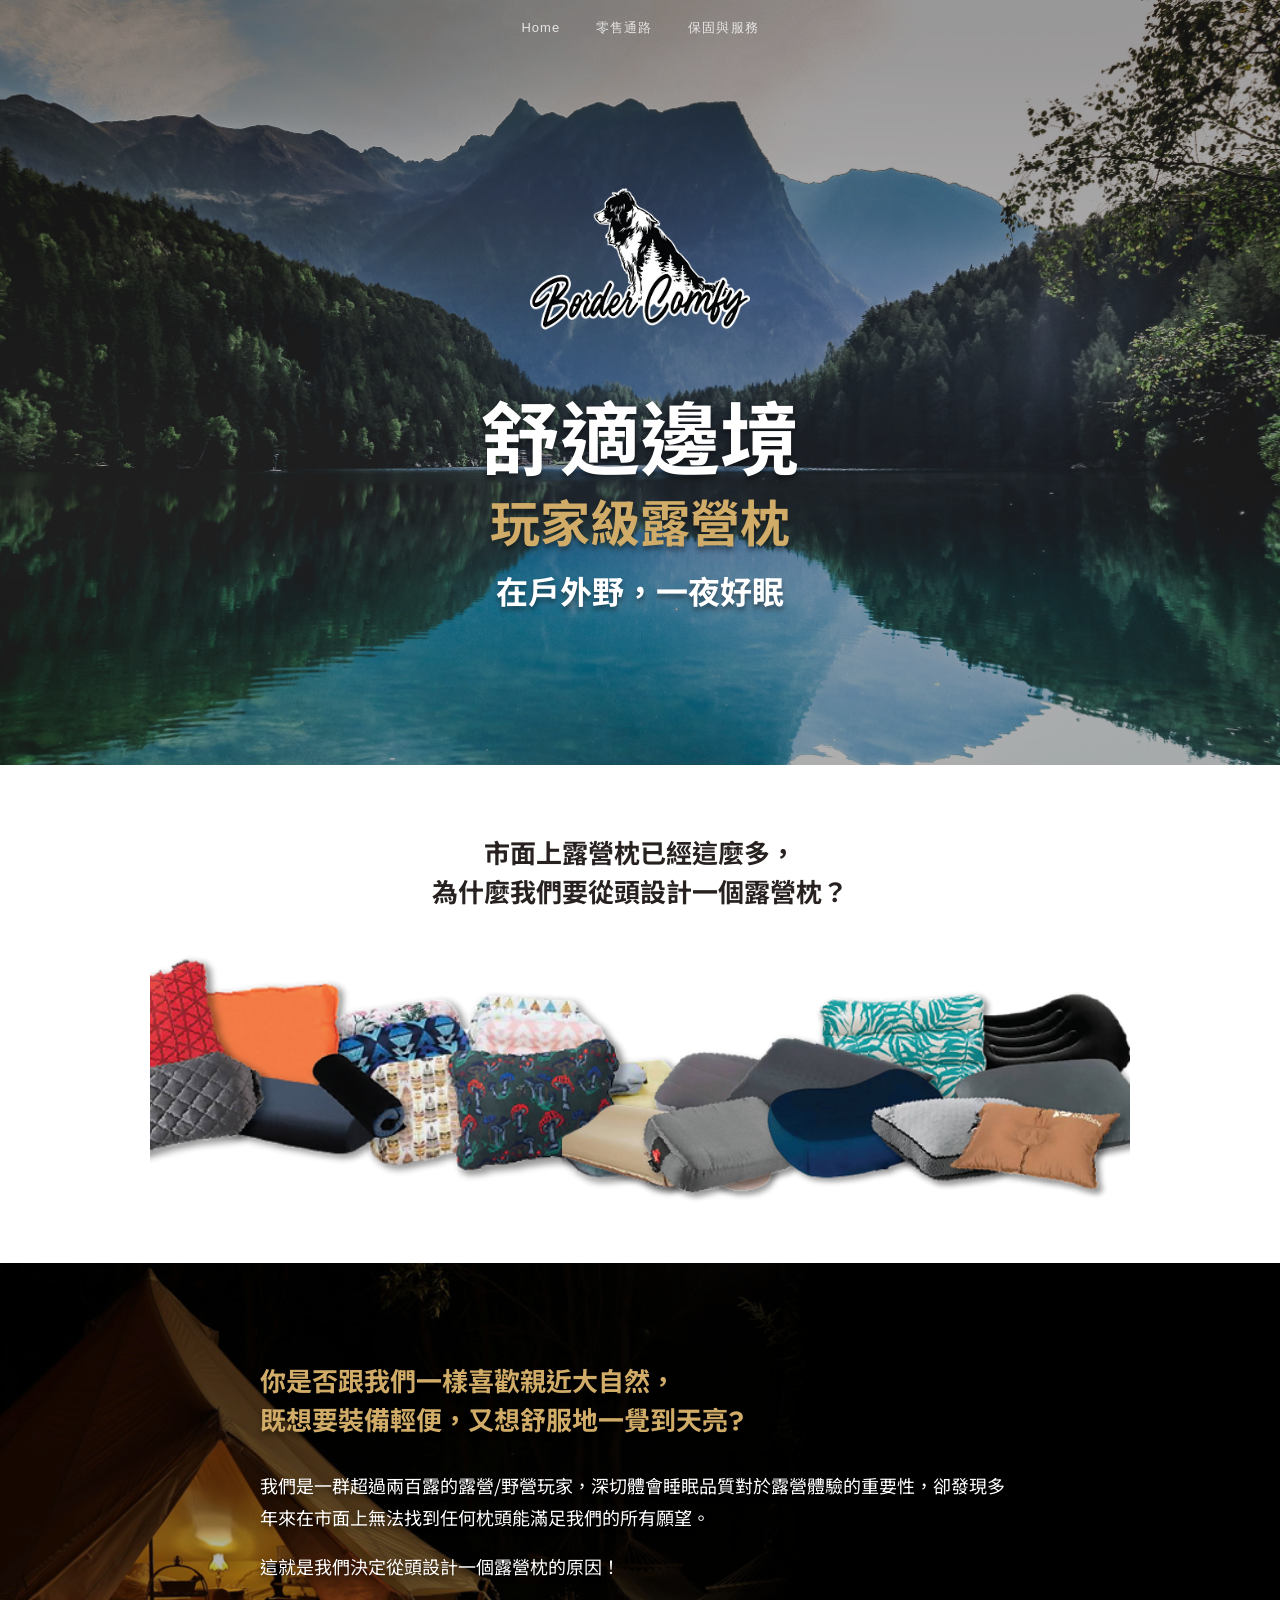
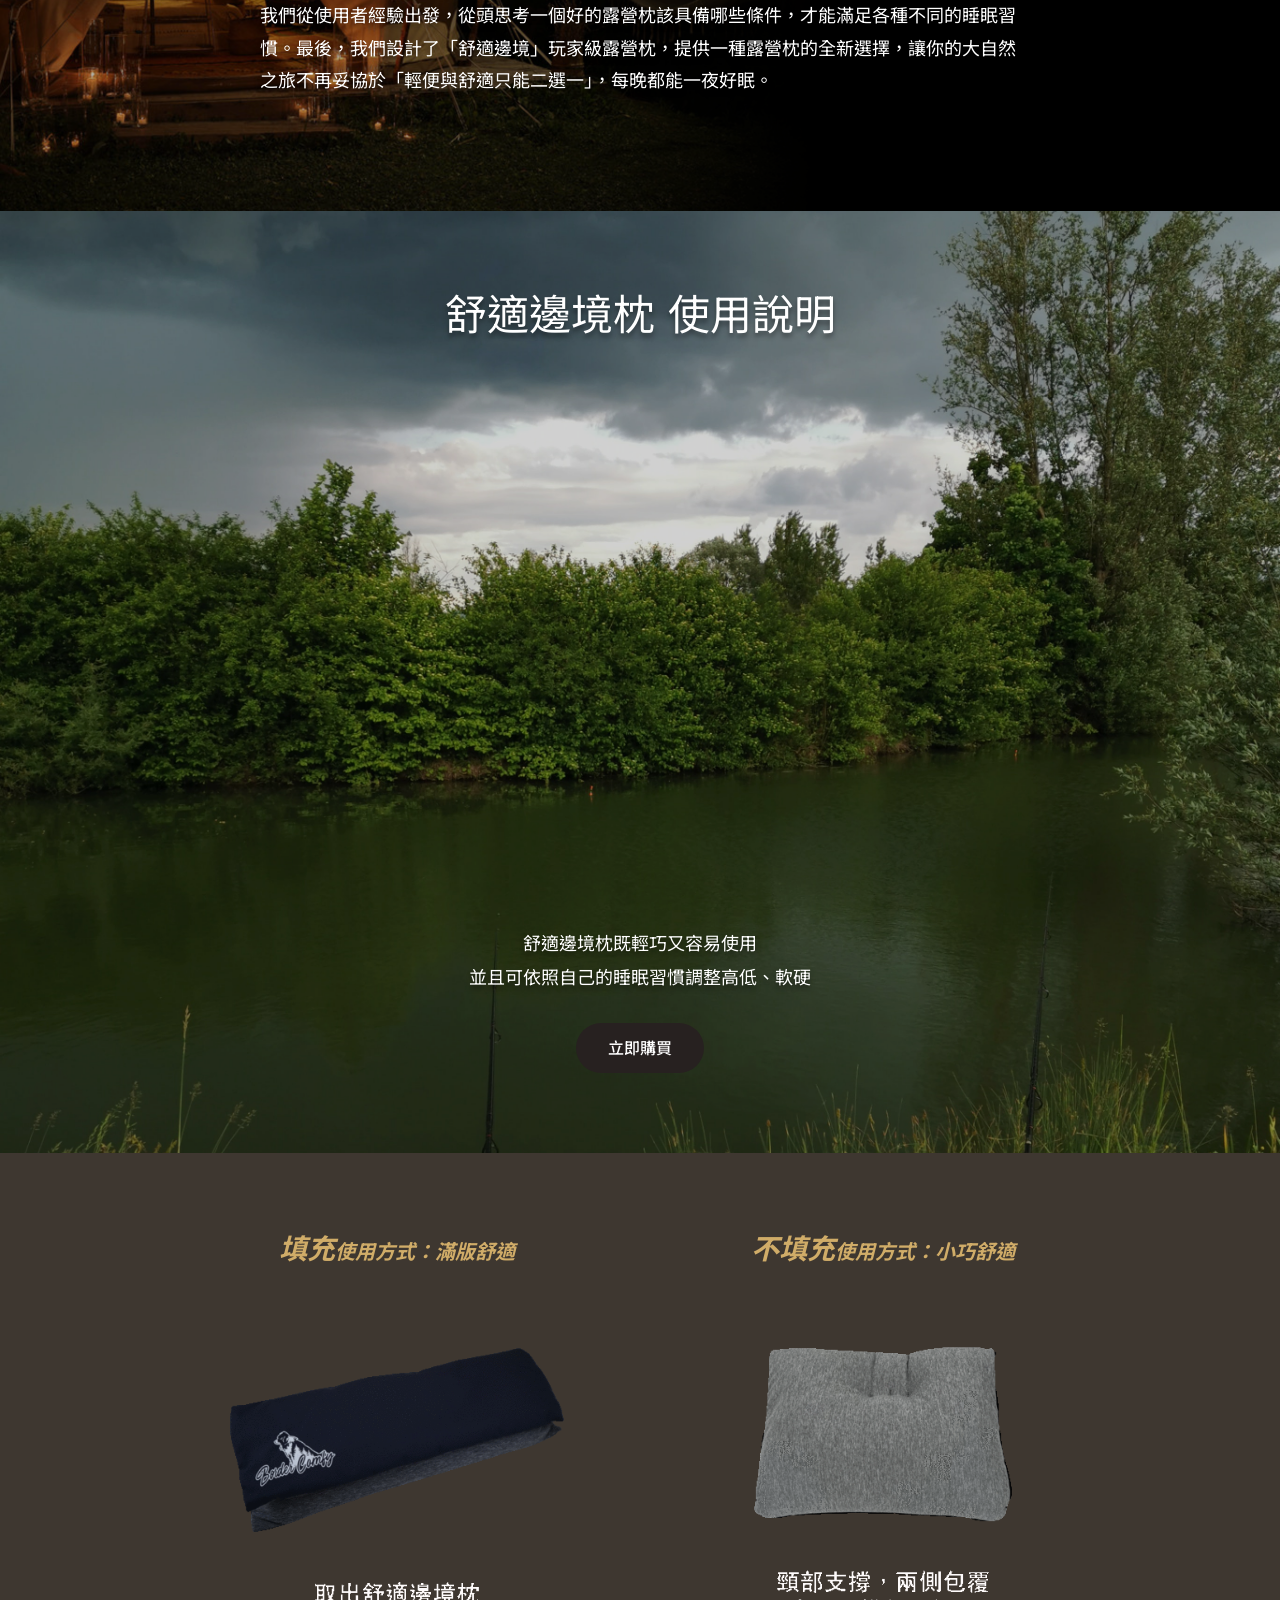
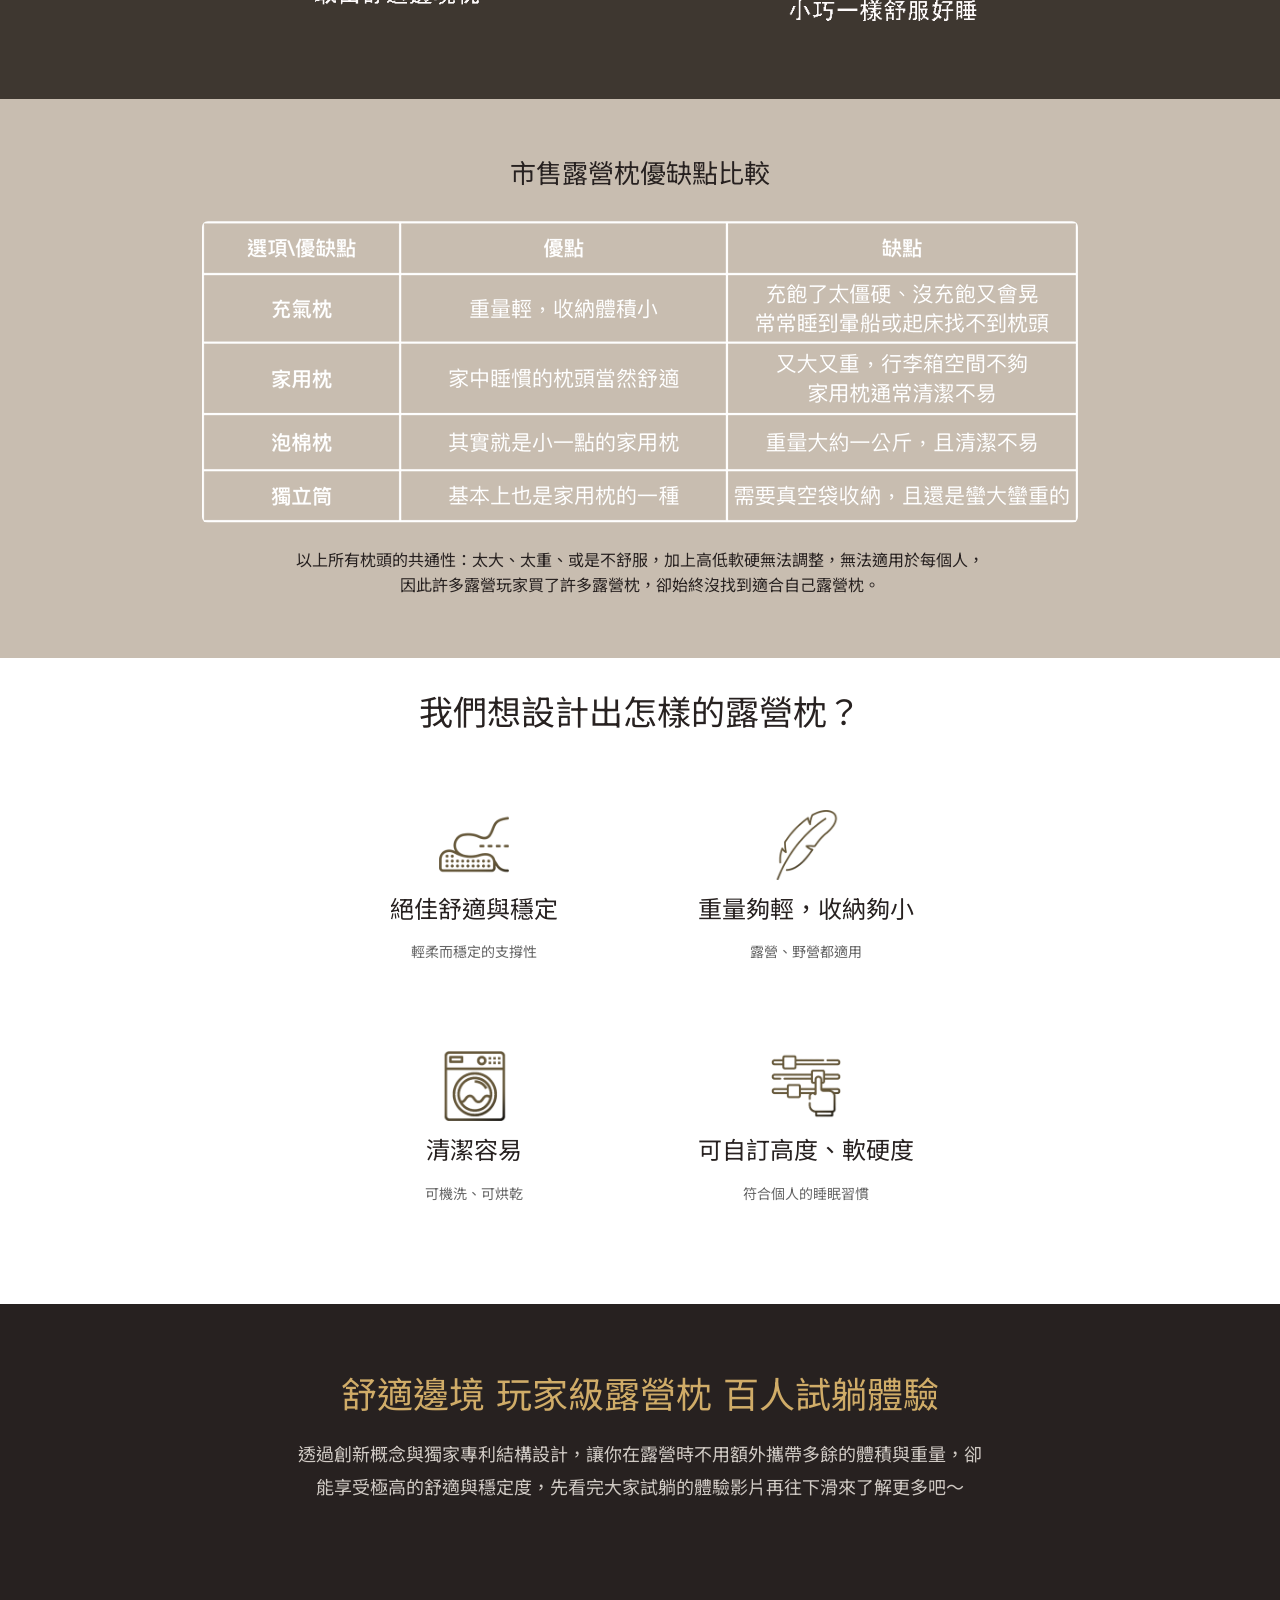
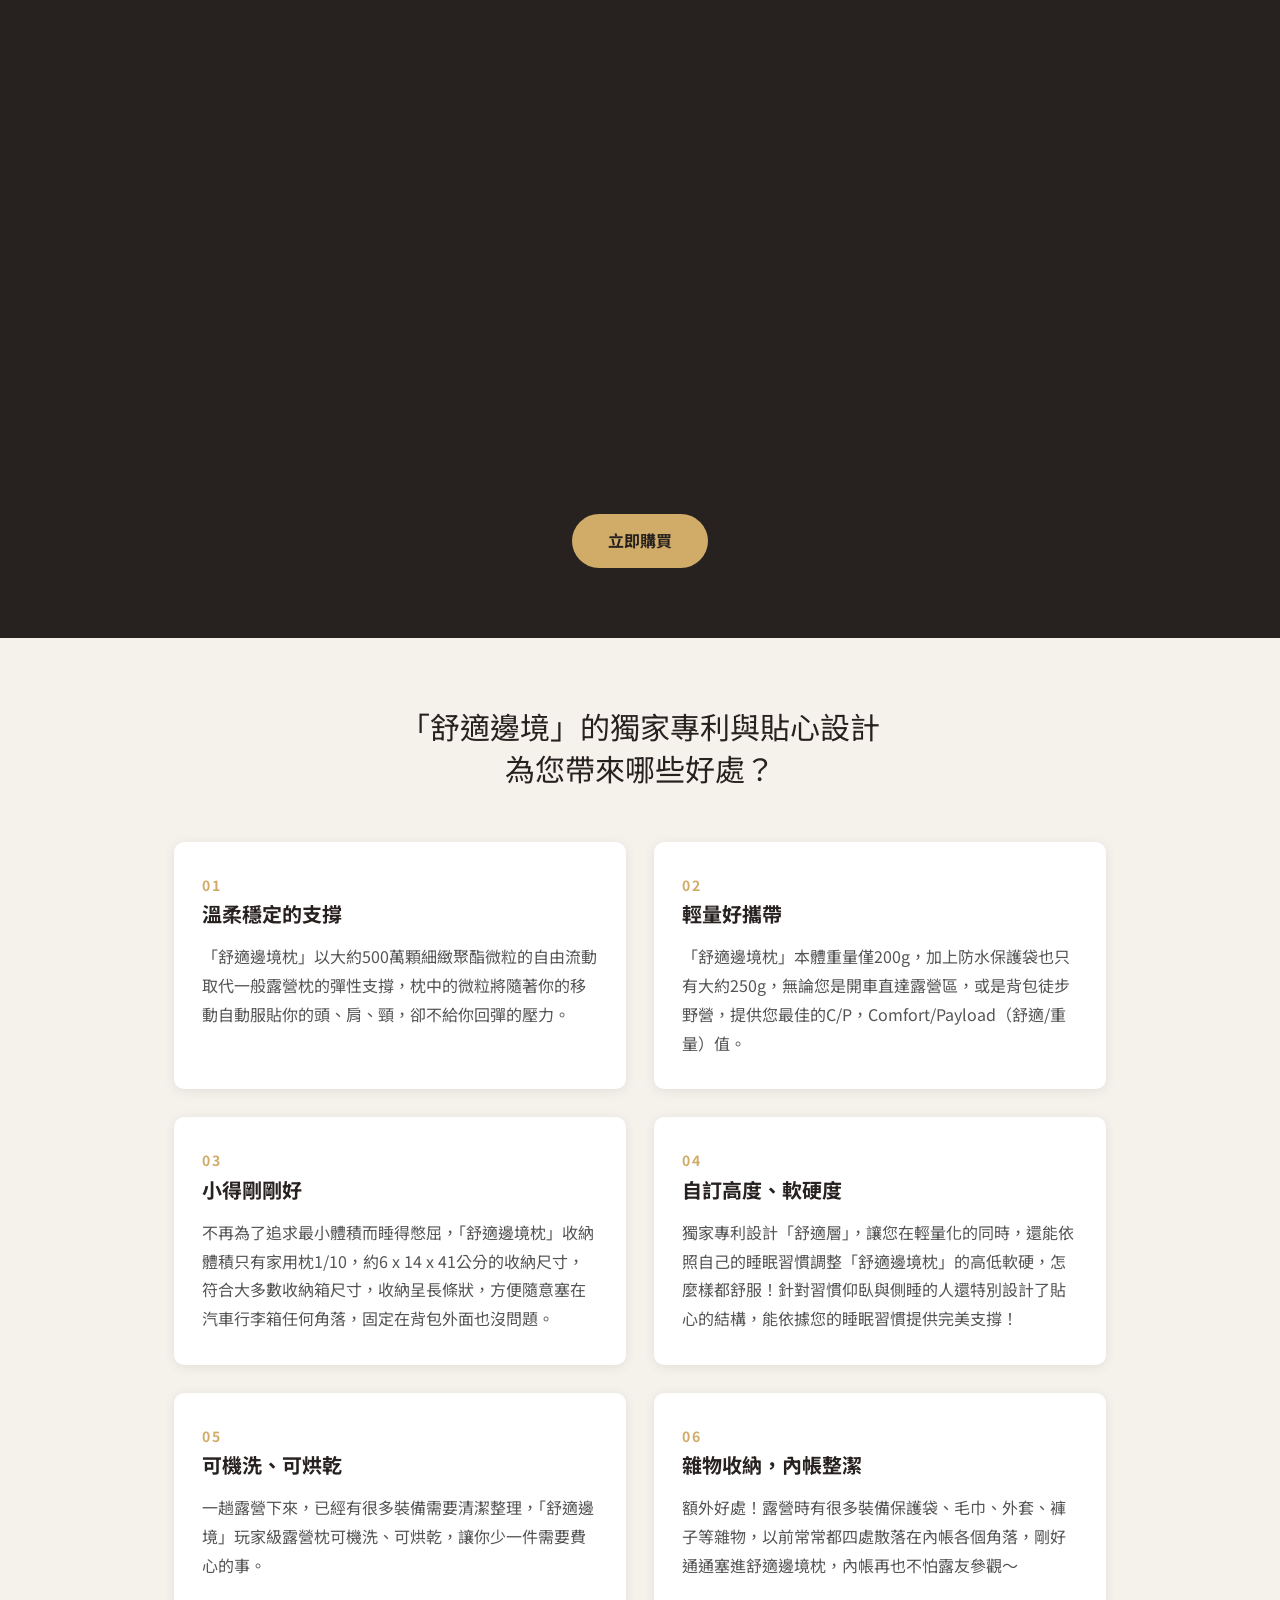
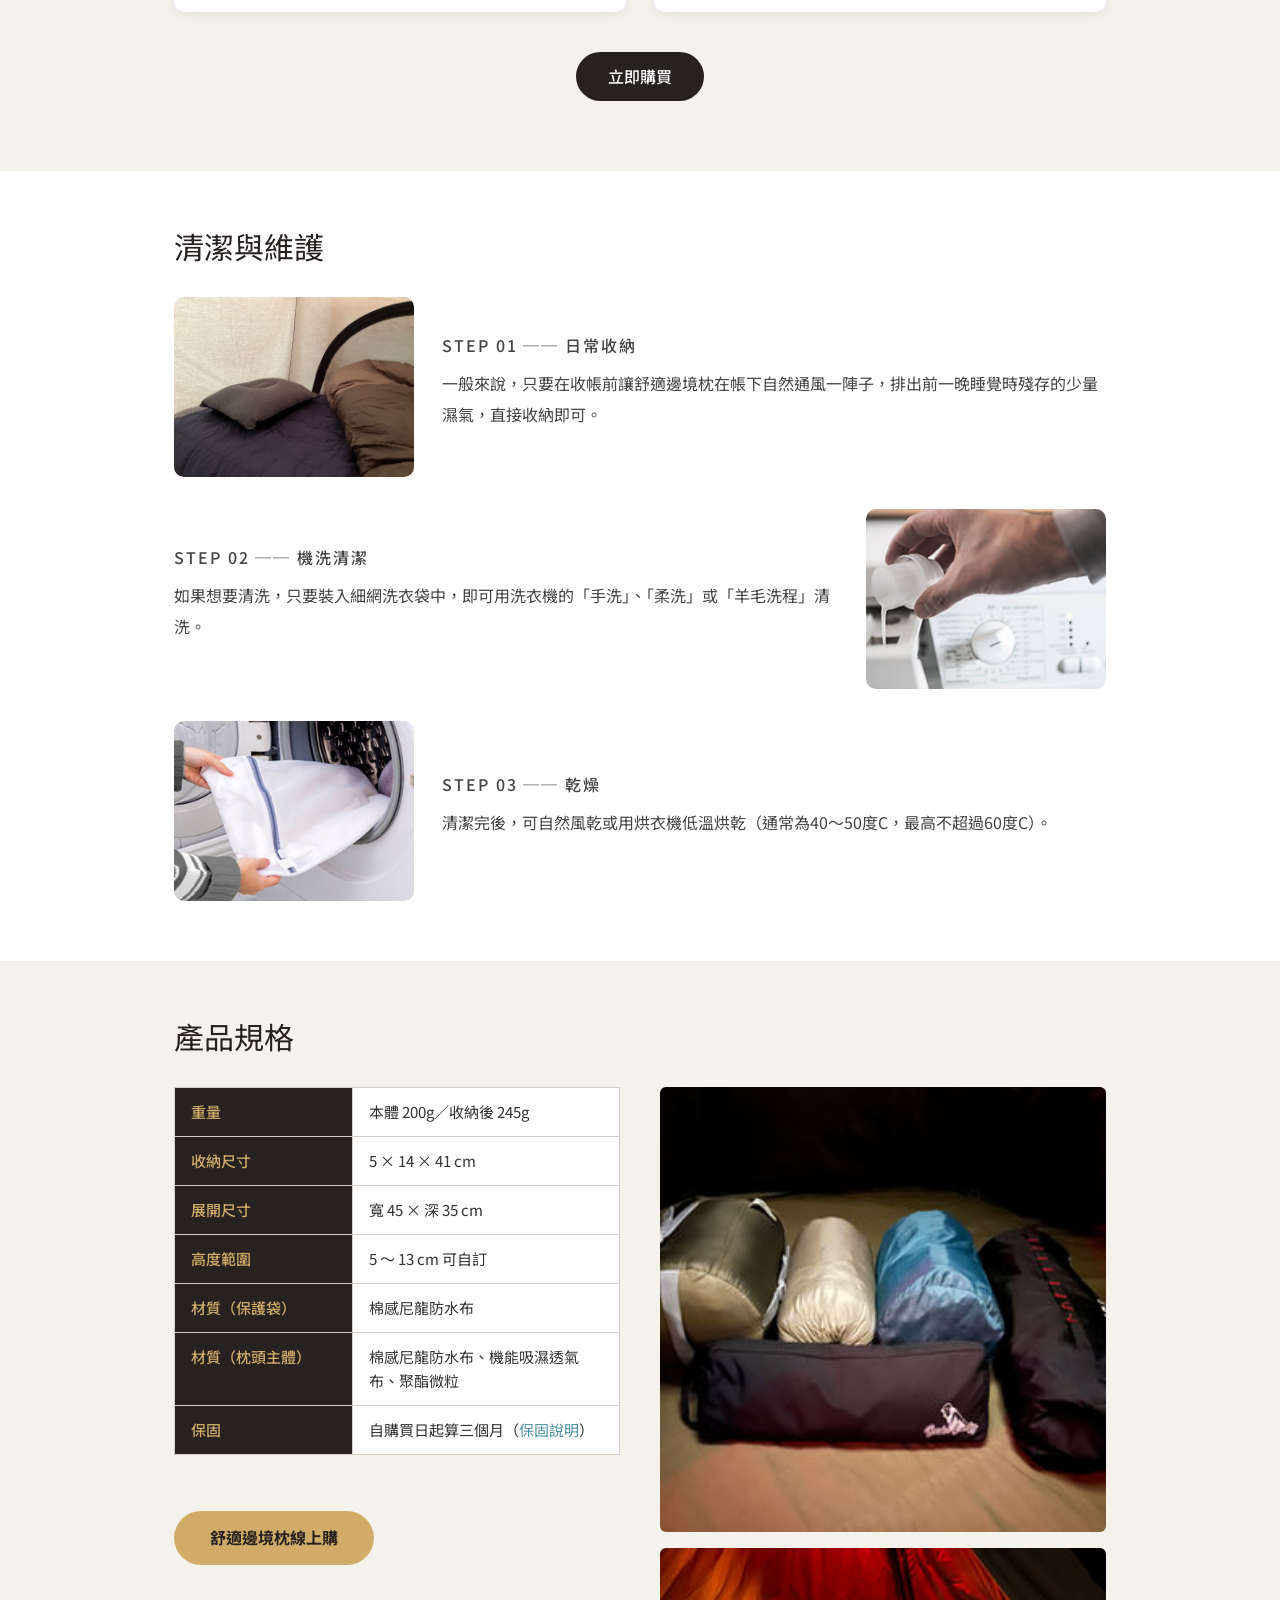
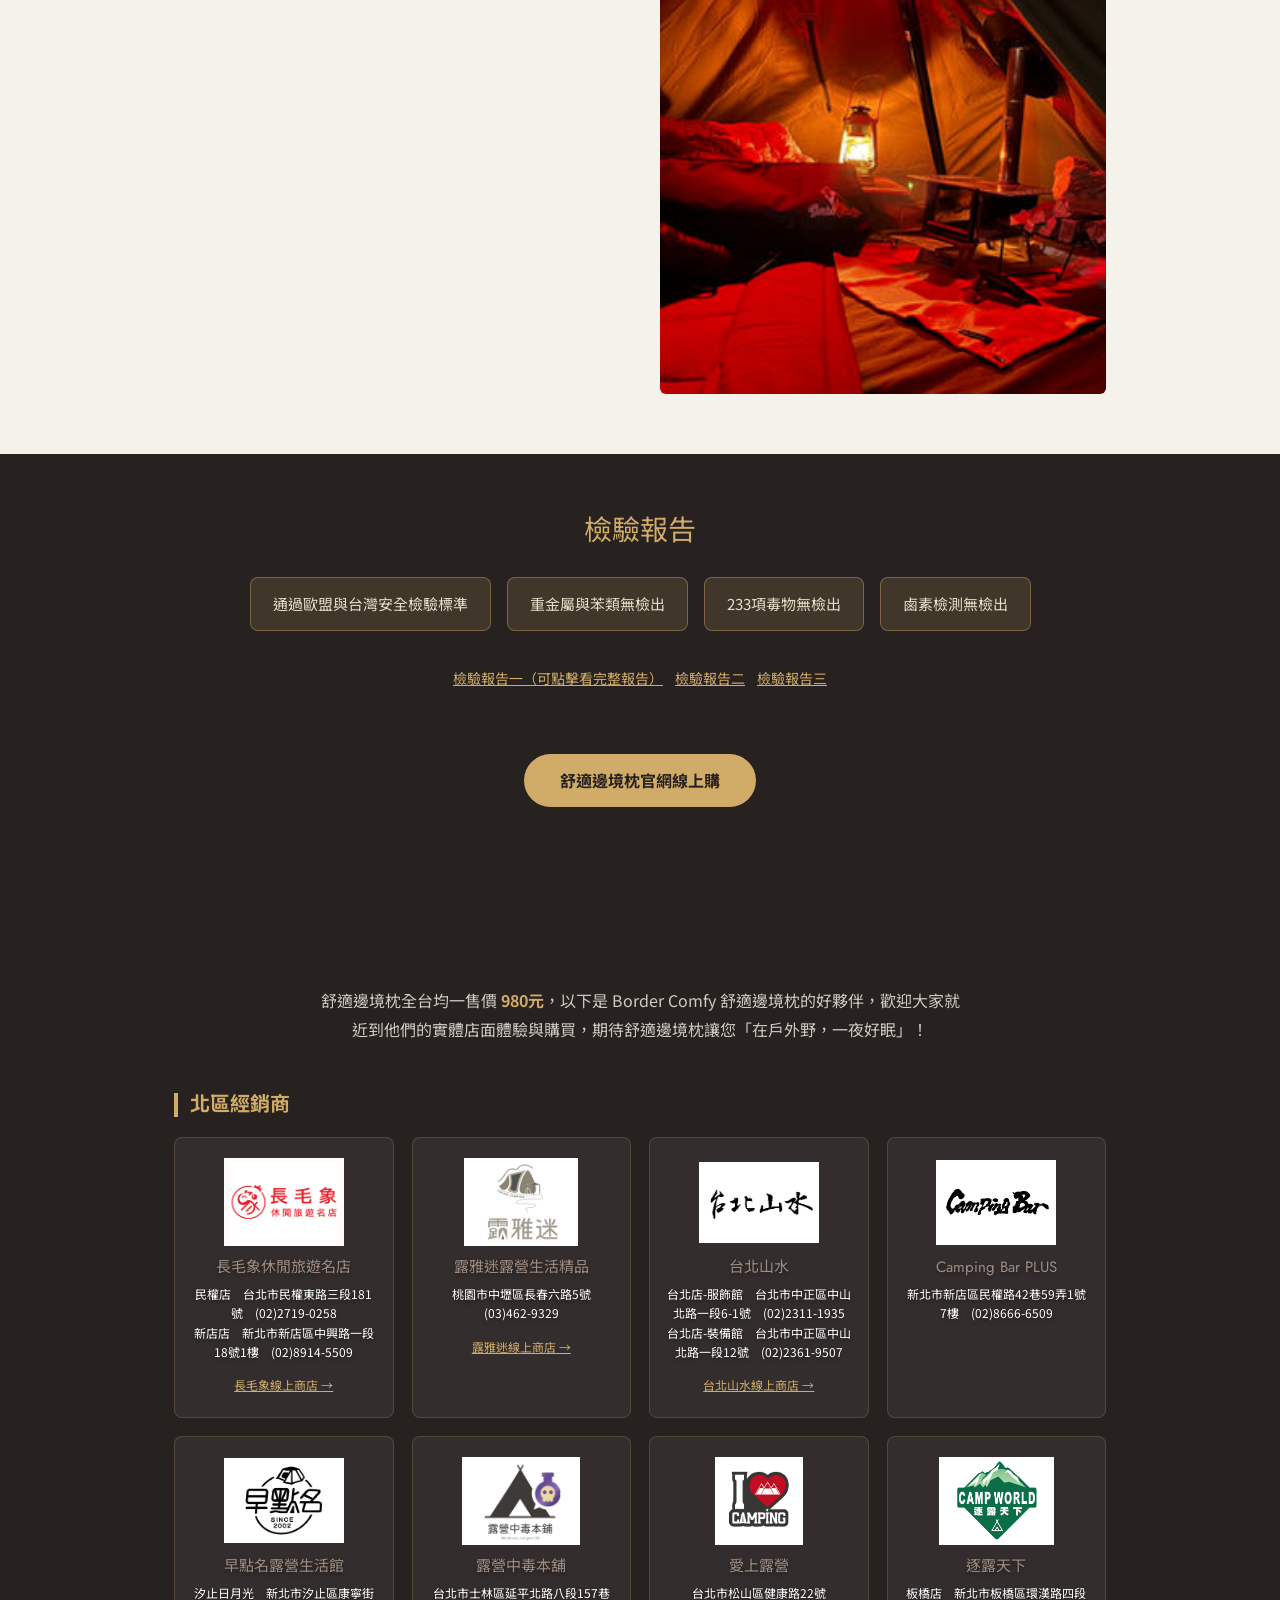
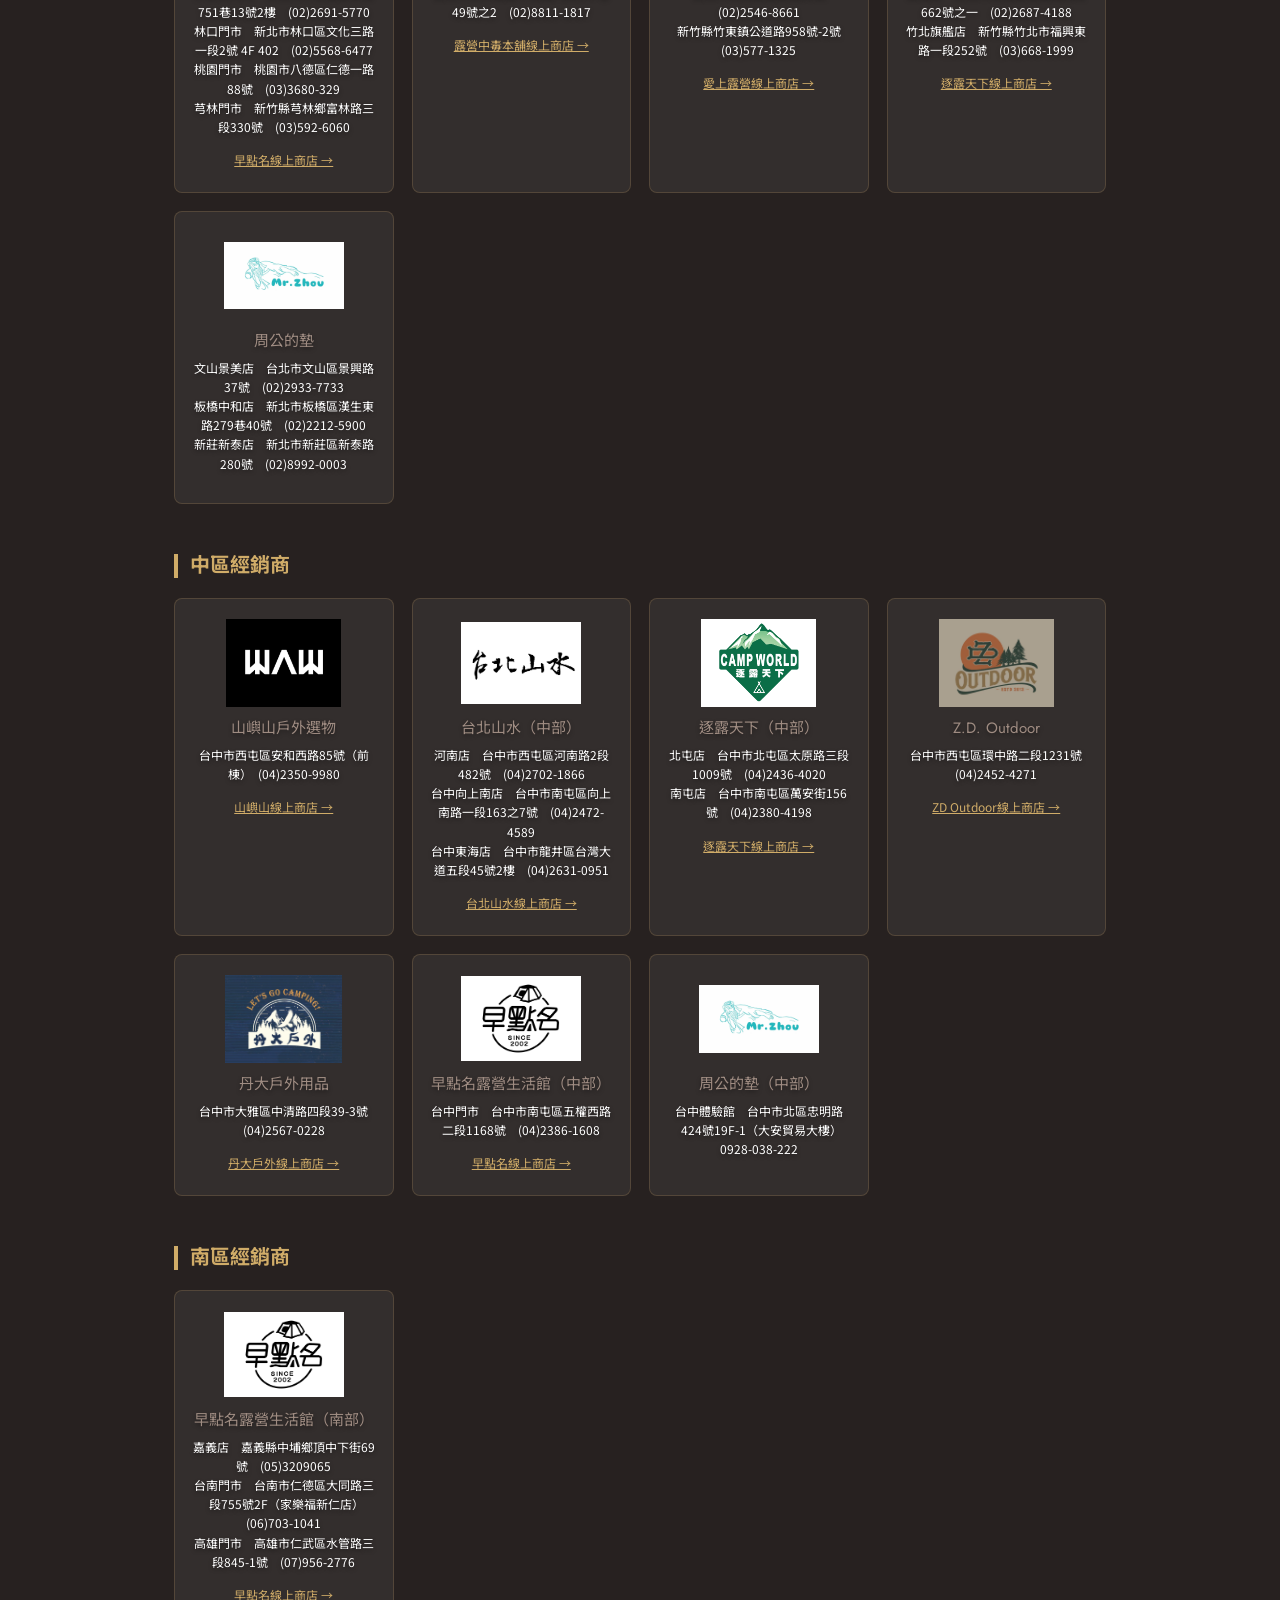
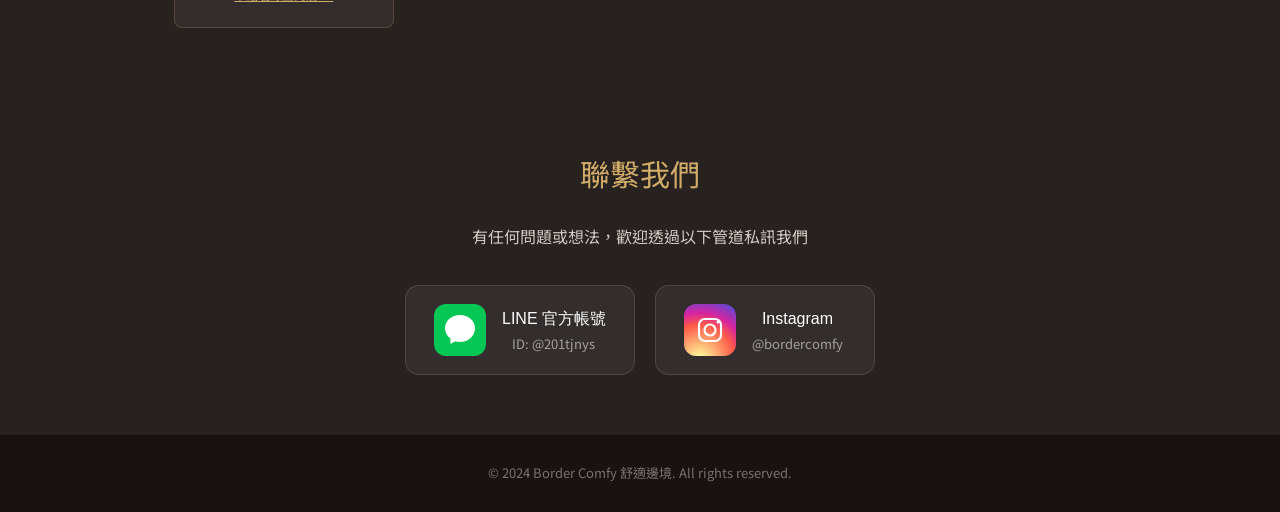
==== commit 829dea78: "Overlap why-images to show pillows as one continuous arrangement Each image is now 58% wide with 16%" ====
--- a/index.html
+++ b/index.html
@@ -108,16 +108,20 @@
     }
     .why-images {
       display: flex;
-      flex-wrap: nowrap;
-      gap: 0;
-      justify-content: center;
-      align-items: center;
       overflow: hidden;
+      height: 260px;
+      margin: 0 -24px;
     }
     .why-images img {
-      width: 50%;
-      height: auto;
+      width: 58%;
+      flex-shrink: 0;
+      height: 100%;
+      object-fit: cover;
+      object-position: center;
       display: block;
+    }
+    .why-images img:first-child {
+      margin-right: -16%;
     }
 
     /* ===== STORY SECTION ===== */
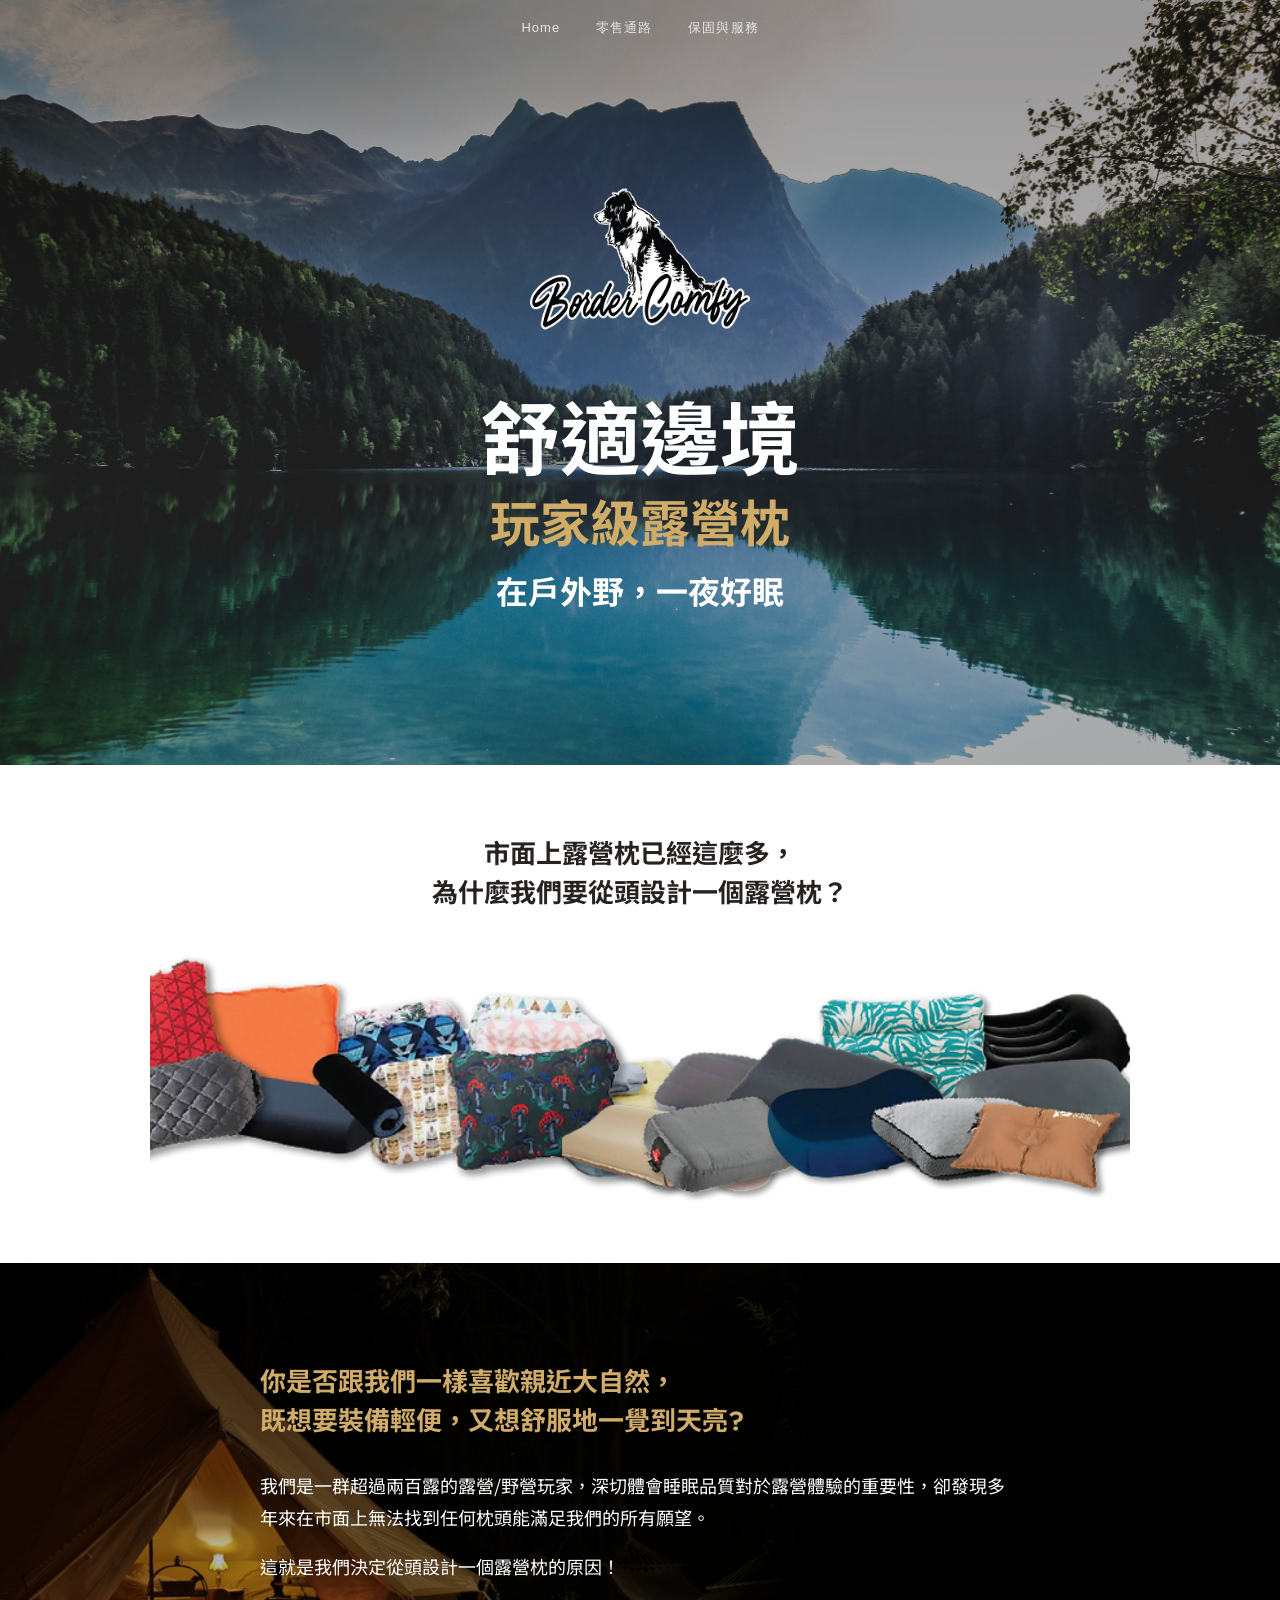
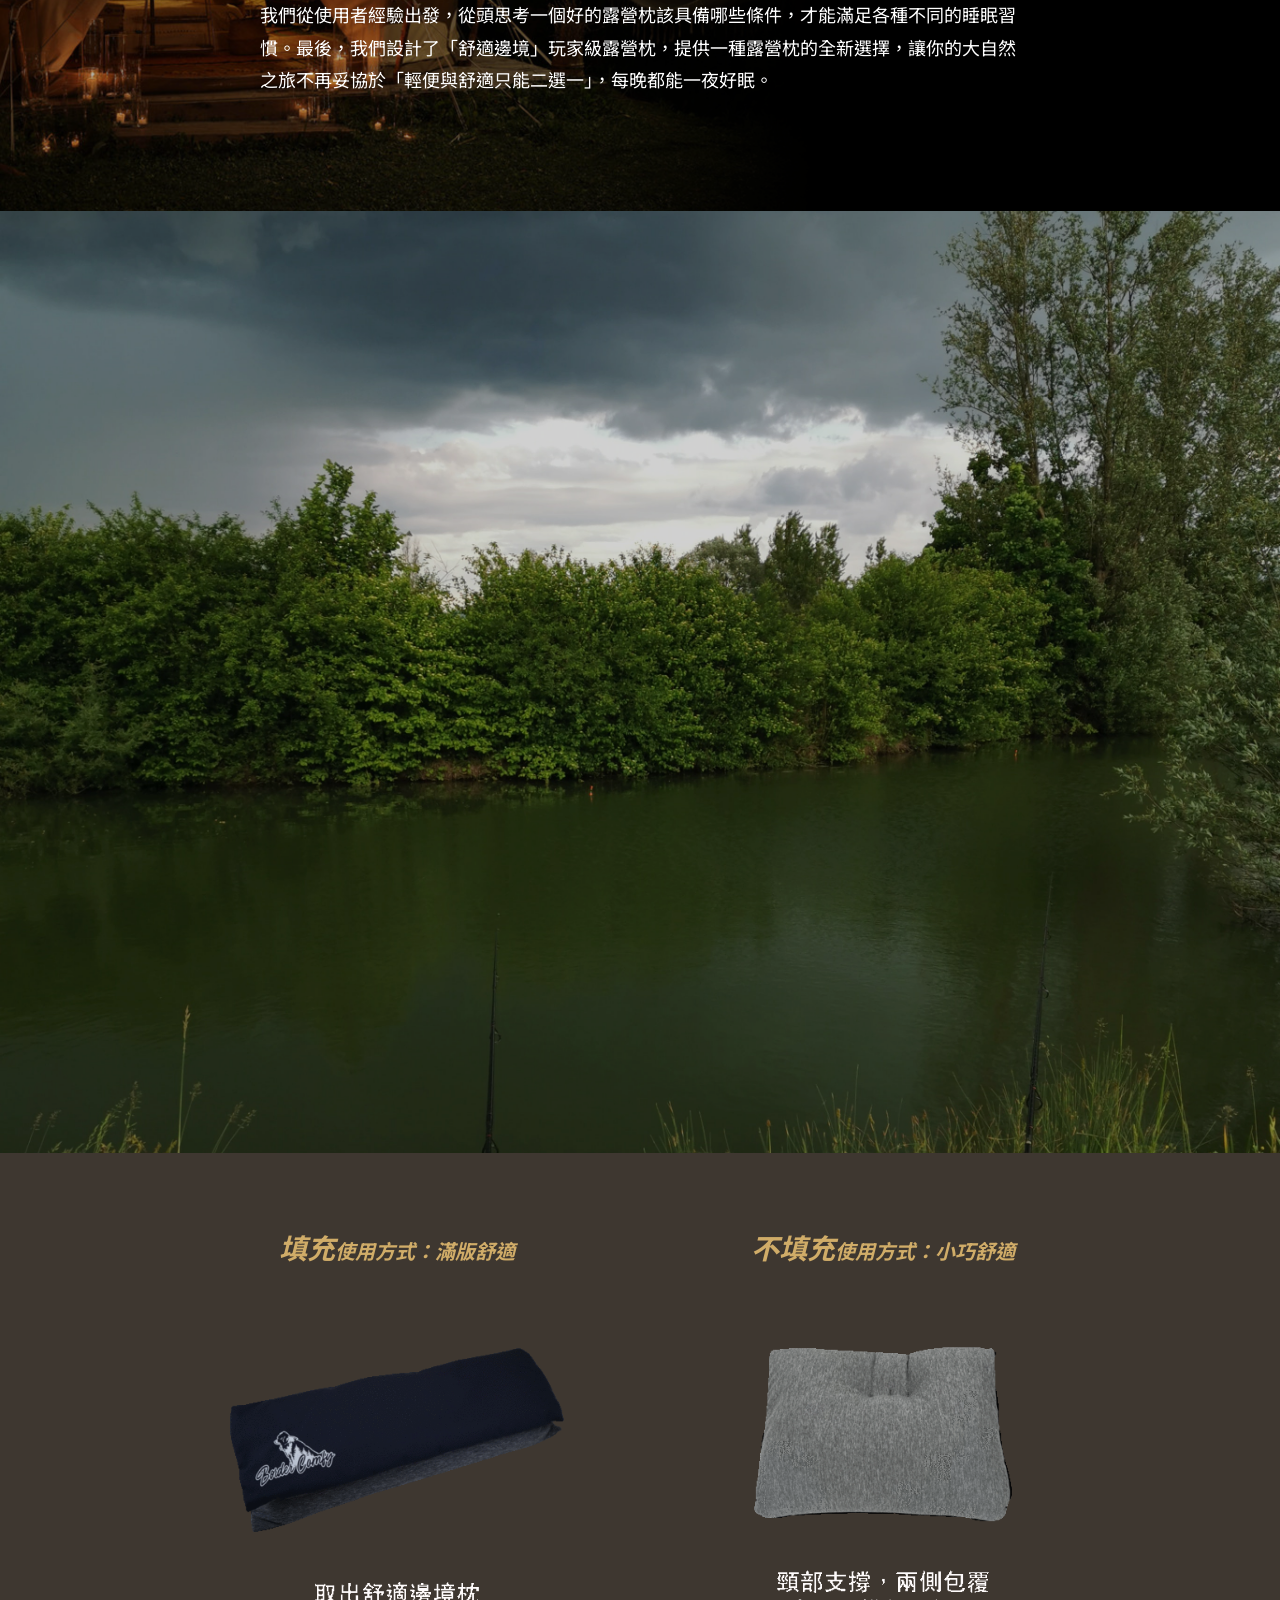
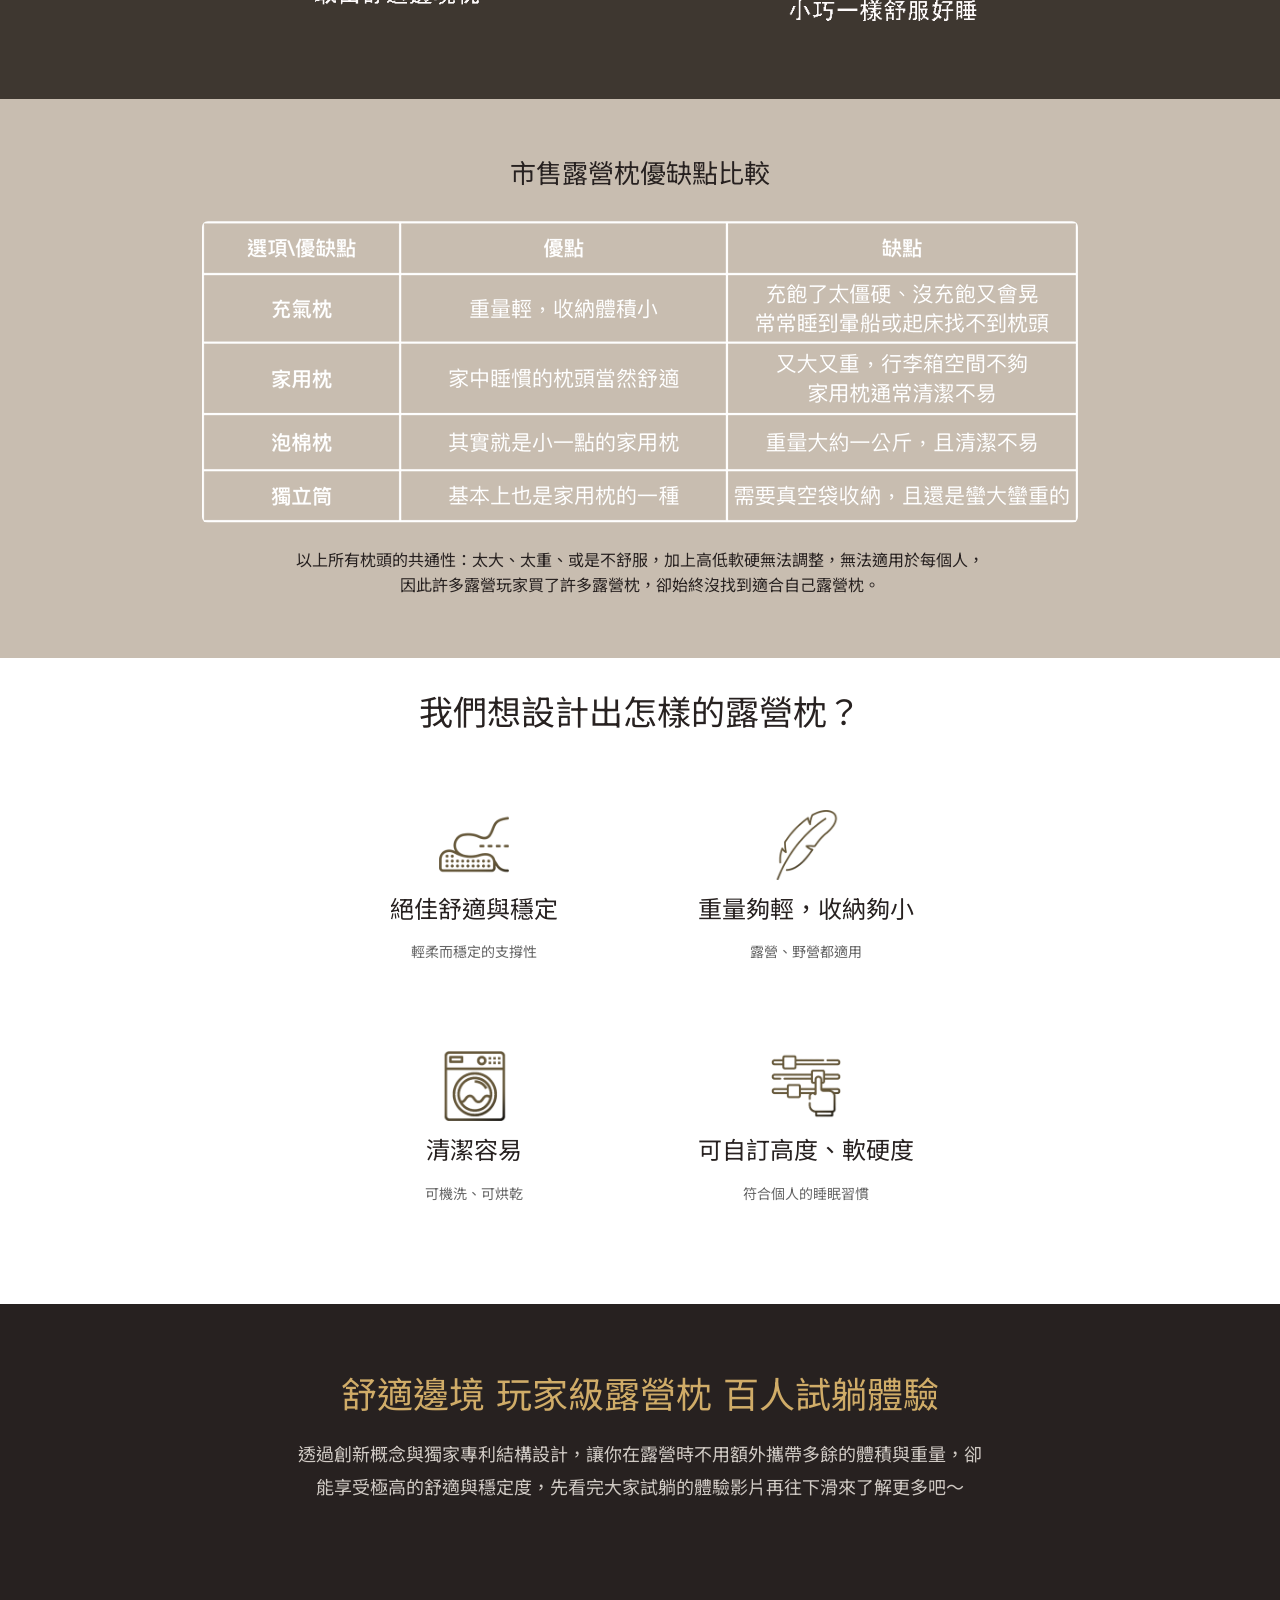
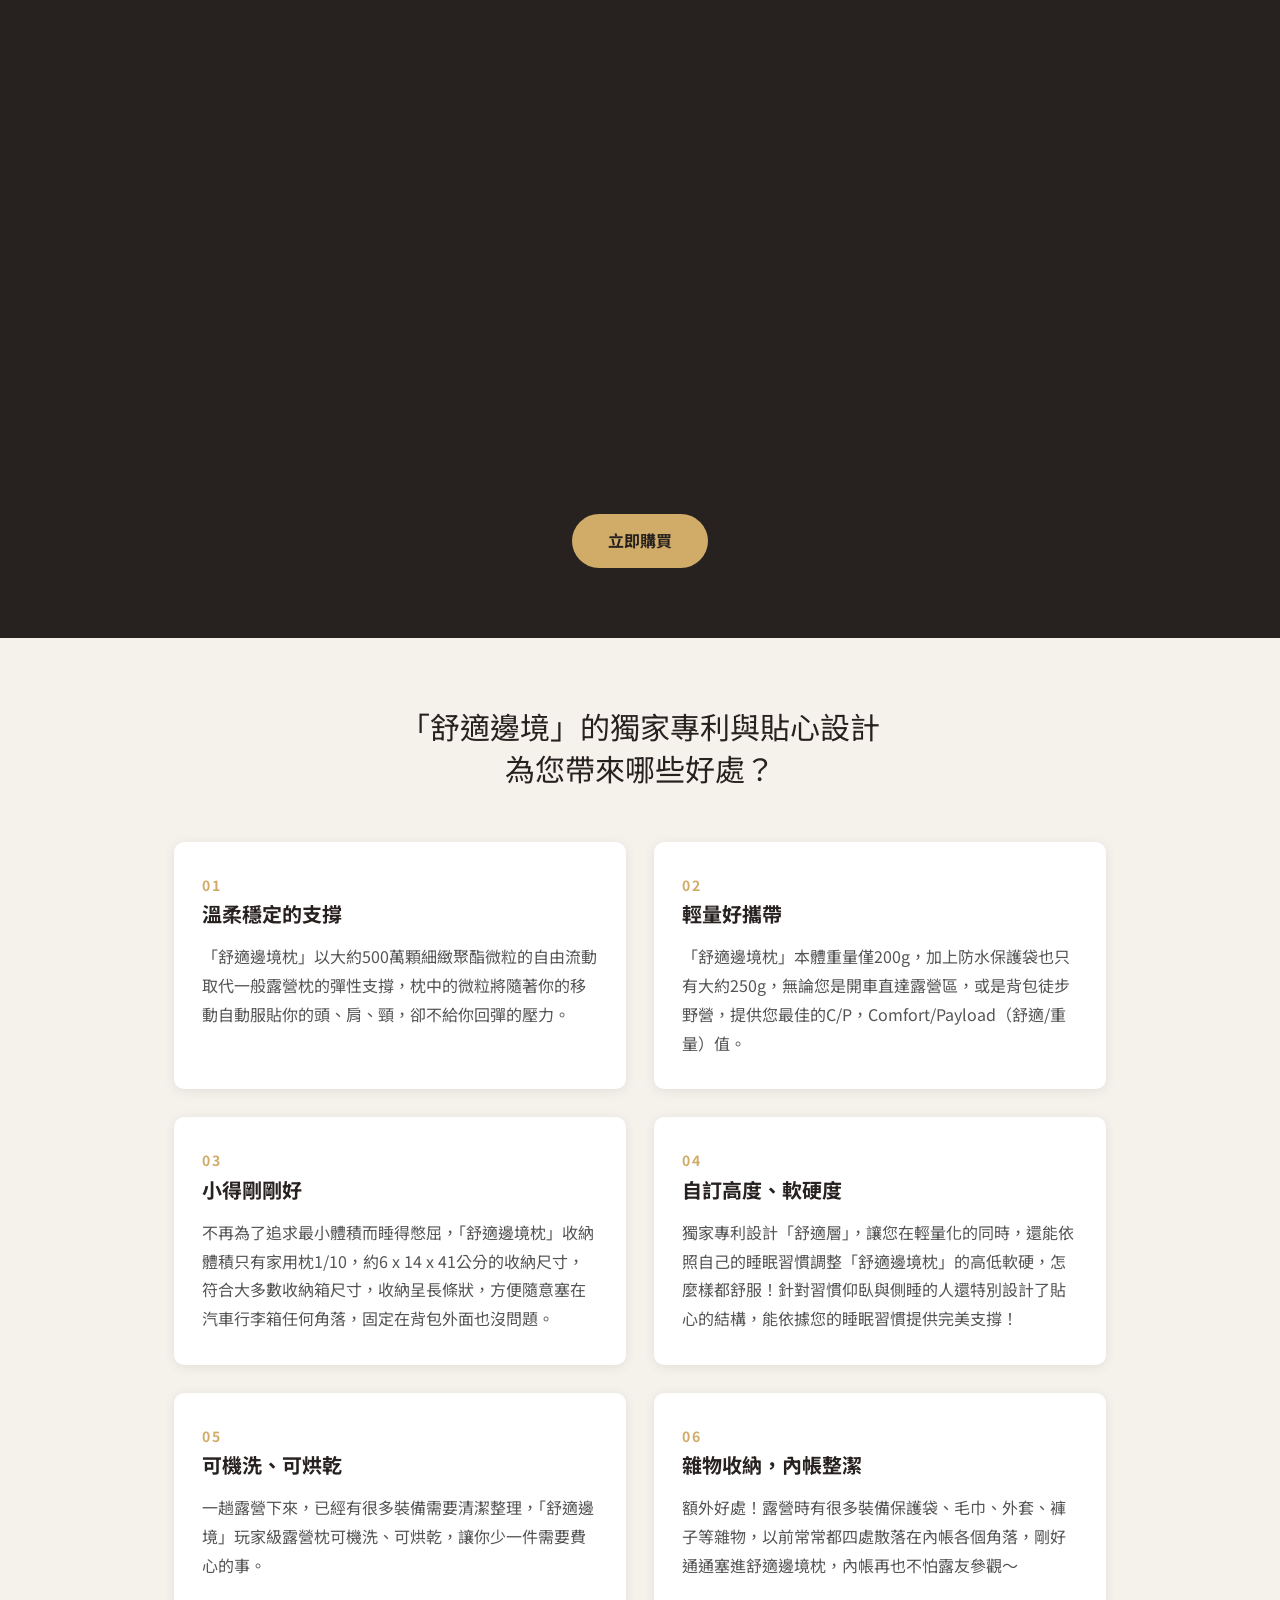
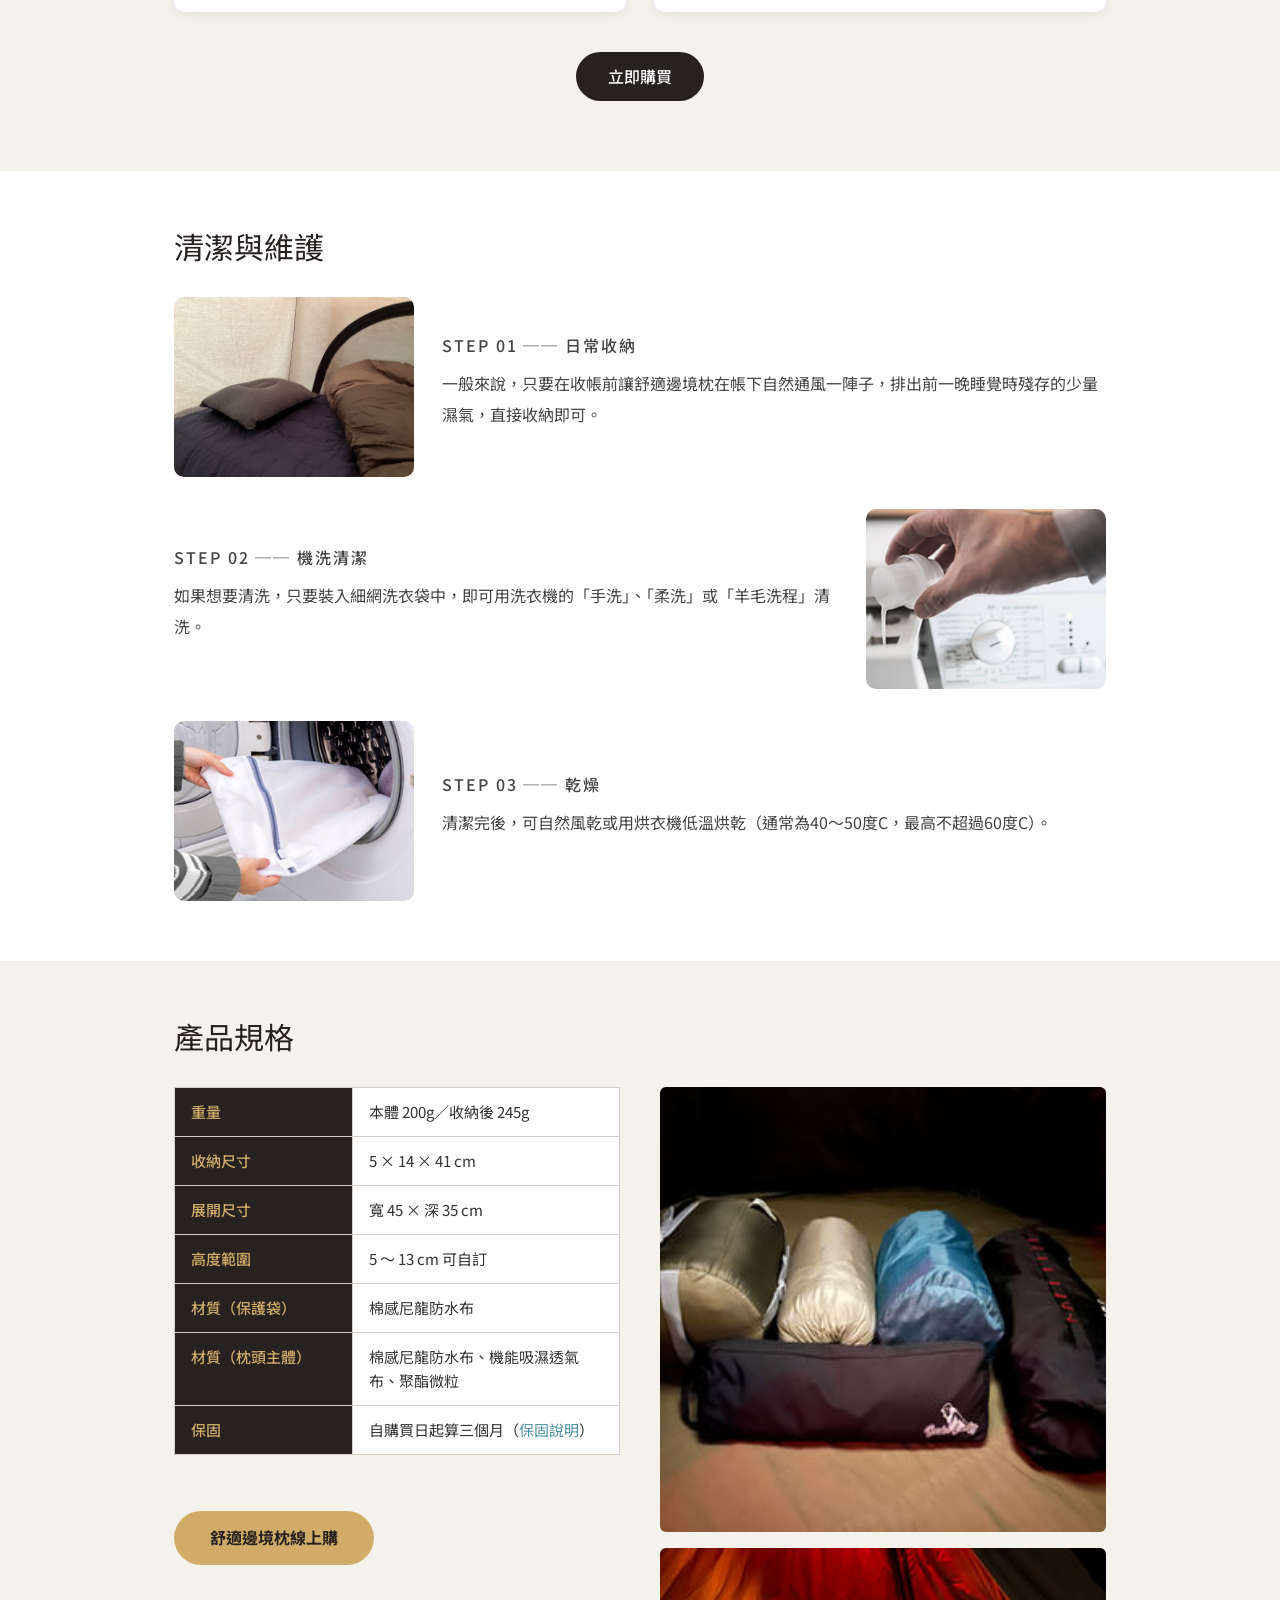
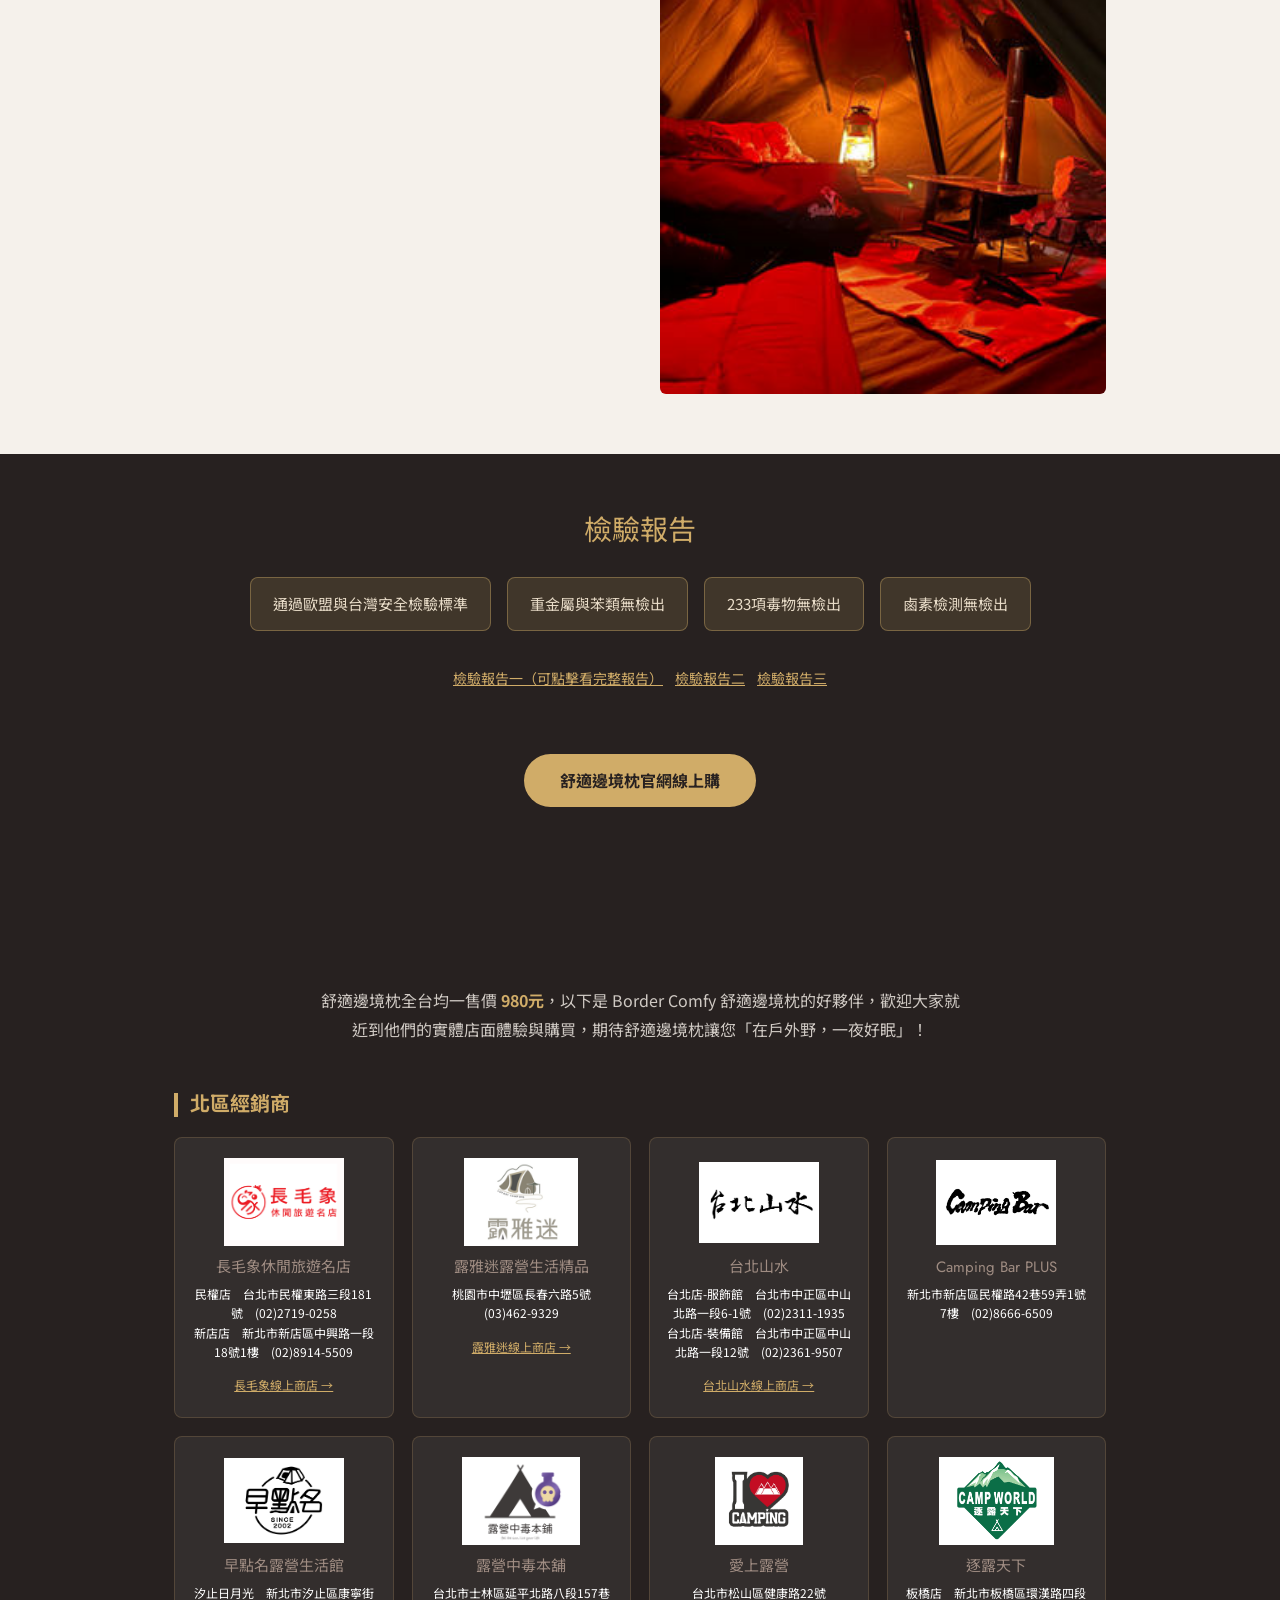
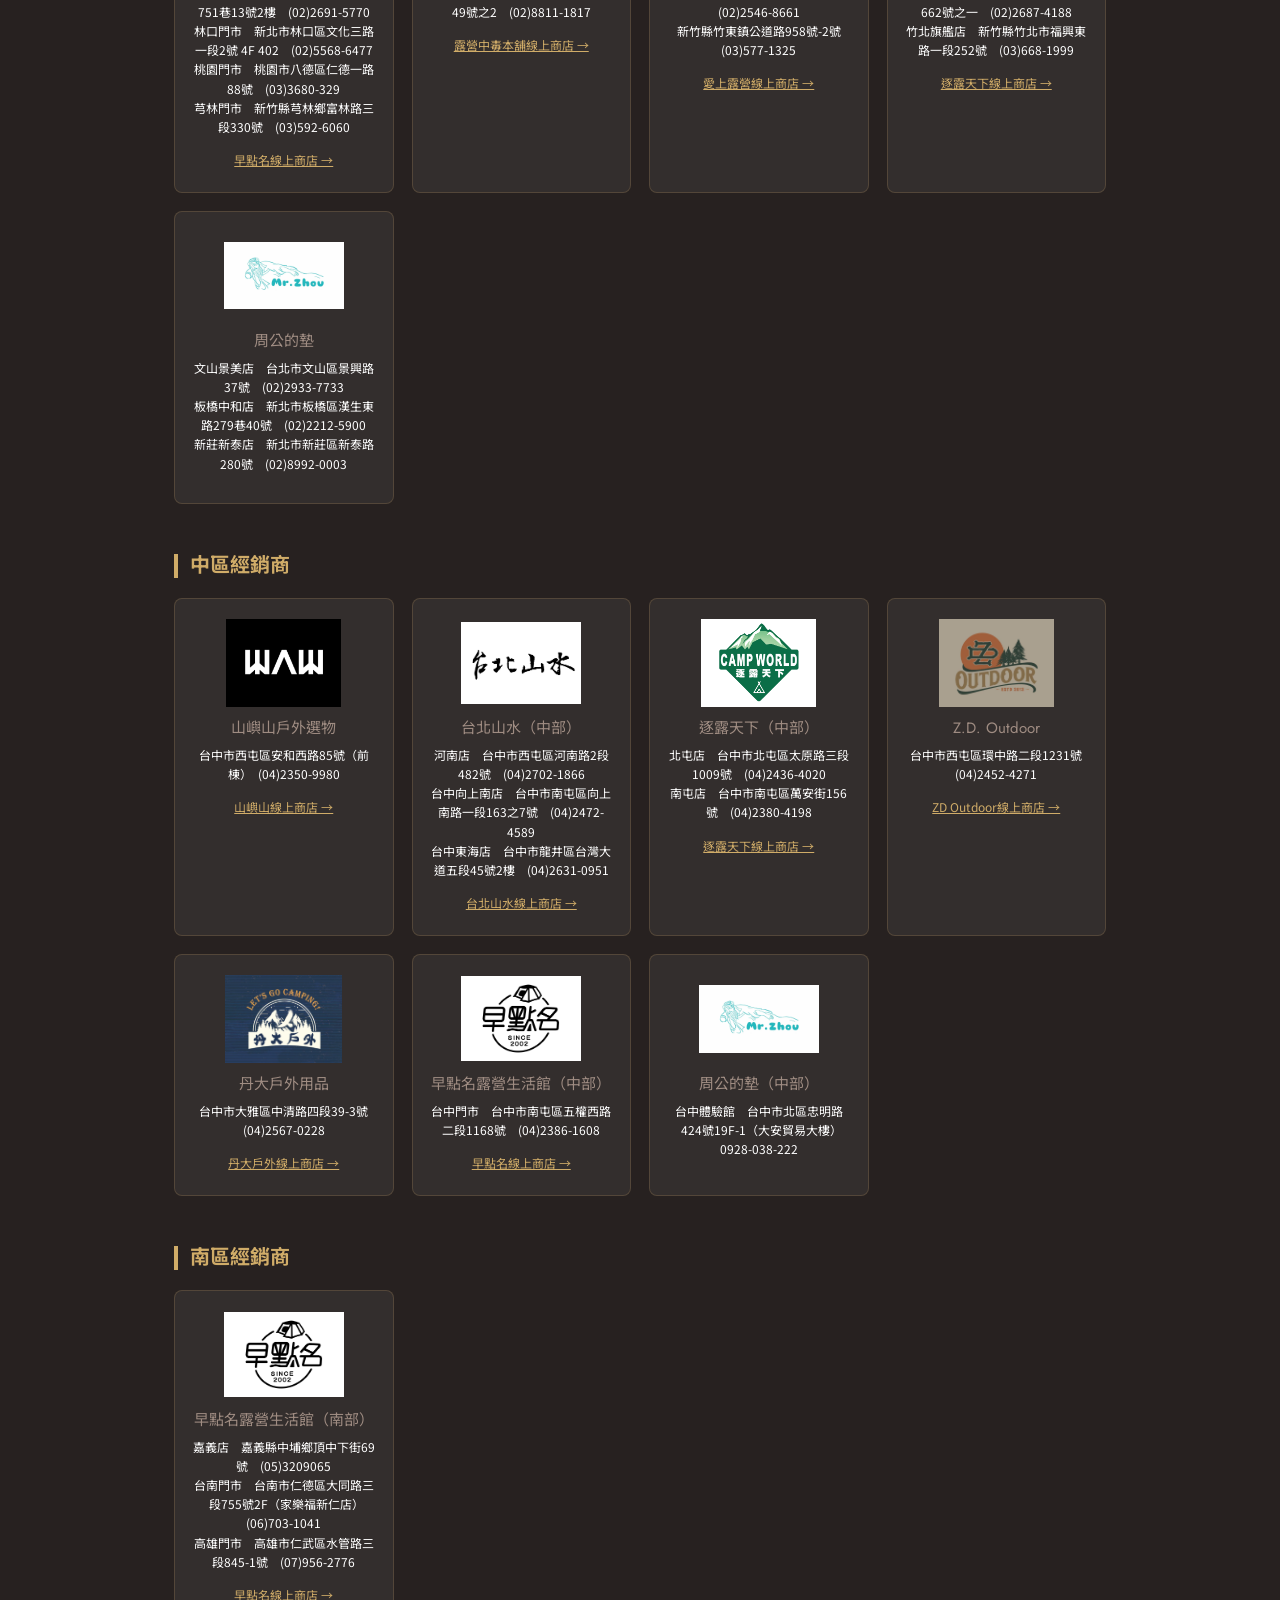
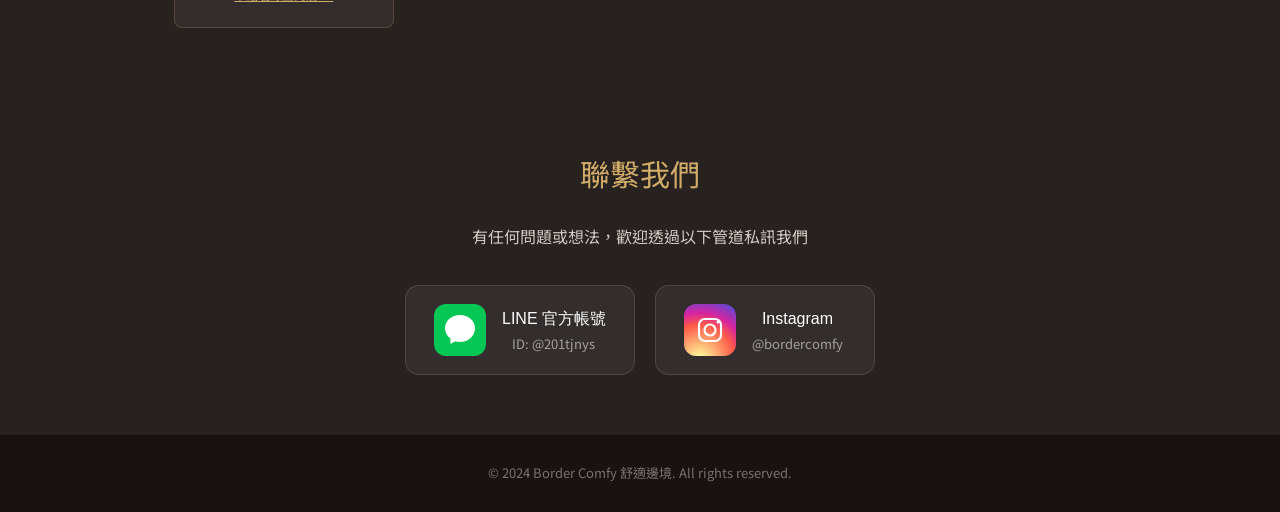
==== commit 280ed7f4: "Remove all text-shadow from index.html and warranty.html Co-Authored-By: Claude Sonnet 4.6 <noreply@" ====
--- a/index.html
+++ b/index.html
@@ -74,7 +74,6 @@
       font-size: clamp(48px, 8vw, 80px);
       font-weight: bold;
       color: #fff;
-      text-shadow: 0 4px 5px rgba(0,0,0,0.4);
       margin-bottom: 10px;
       line-height: 1.1;
     }
@@ -82,14 +81,12 @@
       font-size: clamp(30px, 5vw, 50px);
       font-weight: bold;
       color: #D0AC68;
-      text-shadow: 0 4px 5px rgba(0,0,0,0.4);
       margin-bottom: 10px;
     }
     .hero-photo p {
       font-size: clamp(20px, 3.5vw, 32px);
       font-weight: bold;
       color: #fff;
-      text-shadow: 0 4px 5px rgba(0,0,0,0.4);
       margin-bottom: 0;
     }
 
@@ -149,14 +146,12 @@
       font-size: clamp(20px, 2.8vw, 26px);
       font-weight: bold;
       color: #D0AC68;
-      text-shadow: 0 4px 5px rgba(0,0,0,0.4);
       margin-bottom: 28px;
       line-height: 1.5;
     }
     .story-section p {
       font-size: 18px;
       color: #fff;
-      text-shadow: 0 4px 5px rgba(0,0,0,0.4);
       line-height: 1.8;
       max-width: 760px;
     }
@@ -183,13 +178,11 @@
     .demo-section h2 {
       font-size: clamp(28px, 4vw, 42px);
       color: #fff;
-      text-shadow: 0 4px 5px rgba(0,0,0,0.4);
       margin-bottom: 30px;
     }
     .demo-section p {
       font-size: 18px;
       color: #fff;
-      text-shadow: 0 4px 5px rgba(0,0,0,0.4);
       margin-bottom: 30px;
       line-height: 1.875;
     }
@@ -551,14 +544,12 @@
       color: rgb(159,140,130);
       margin-bottom: 8px;
       font-weight: normal;
-      text-shadow: 0 2px 4px rgba(0,0,0,0.4);
     }
     .retailer-card p {
       font-size: 12px;
       color: #fff;
       line-height: 1.6;
       margin-bottom: 10px;
-      text-shadow: 0 2px 4px rgba(0,0,0,0.4);
     }
     .retailer-card a {
       font-size: 12px;
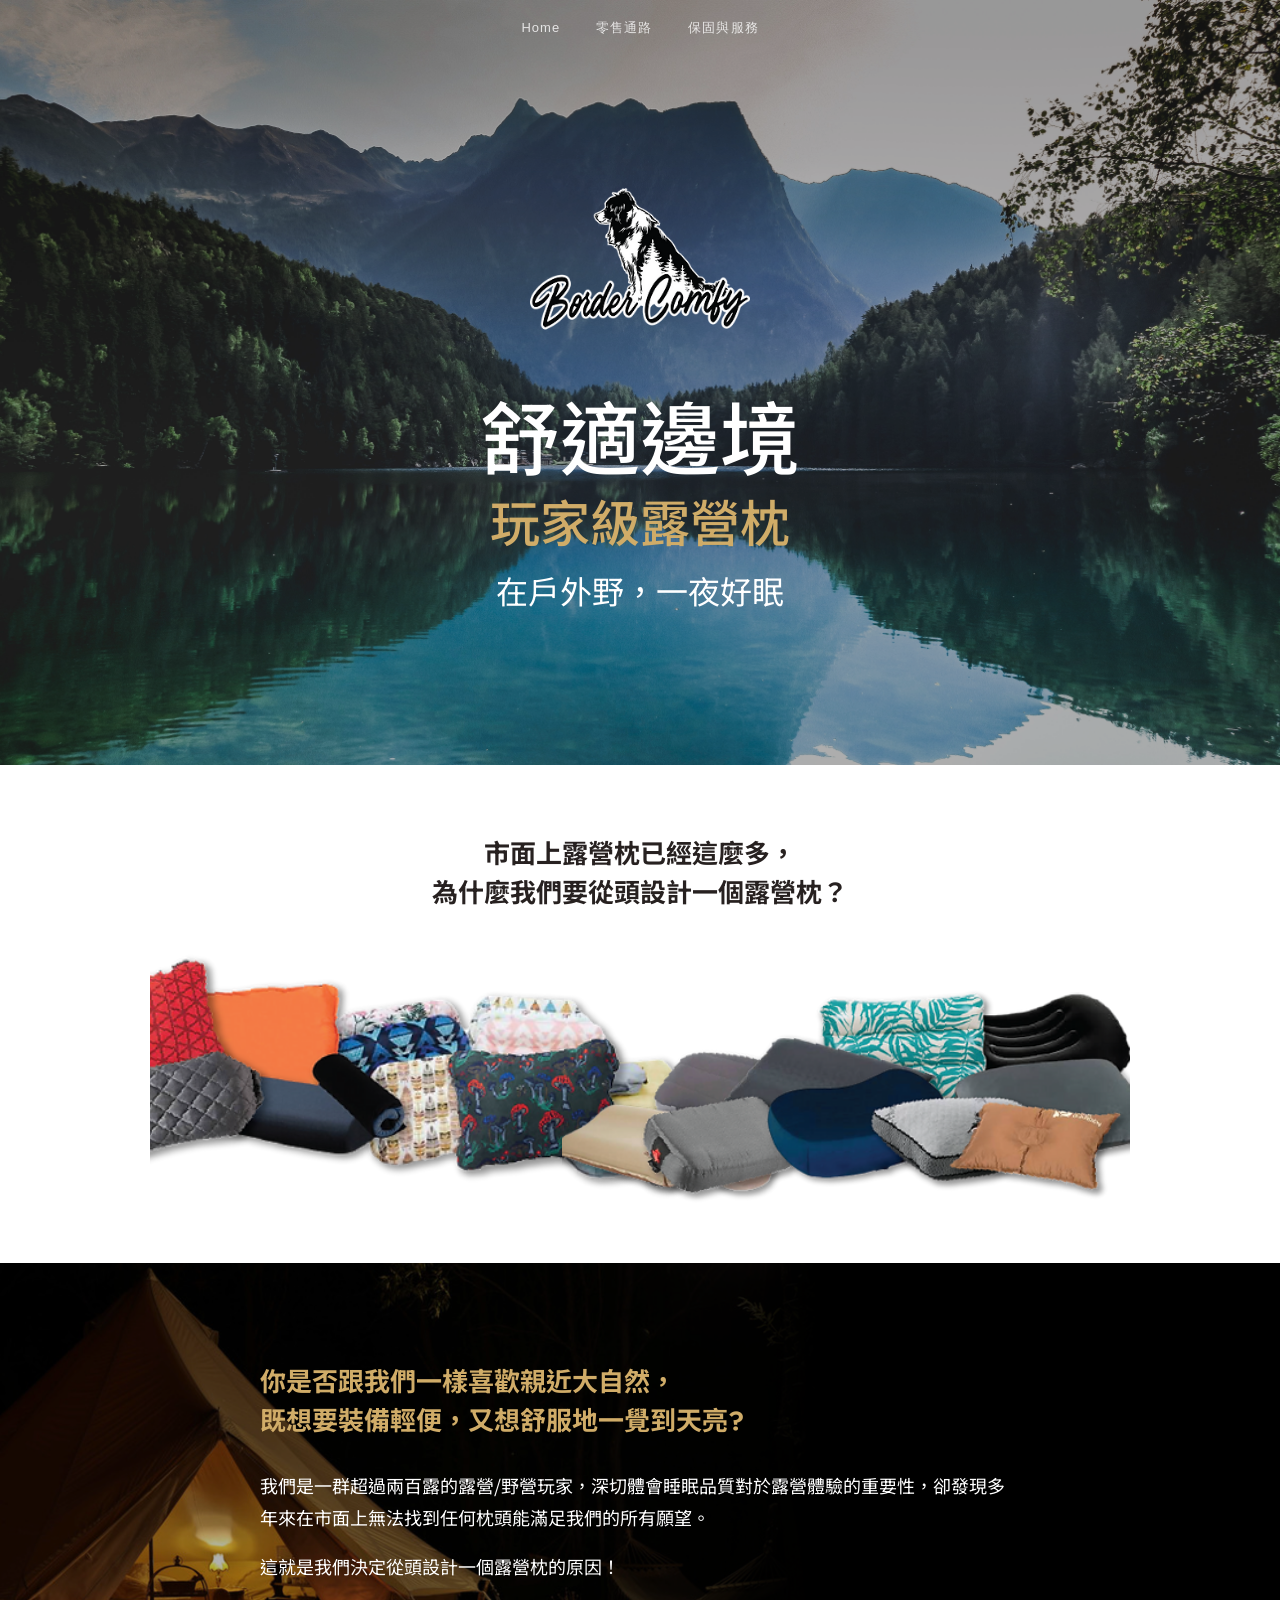
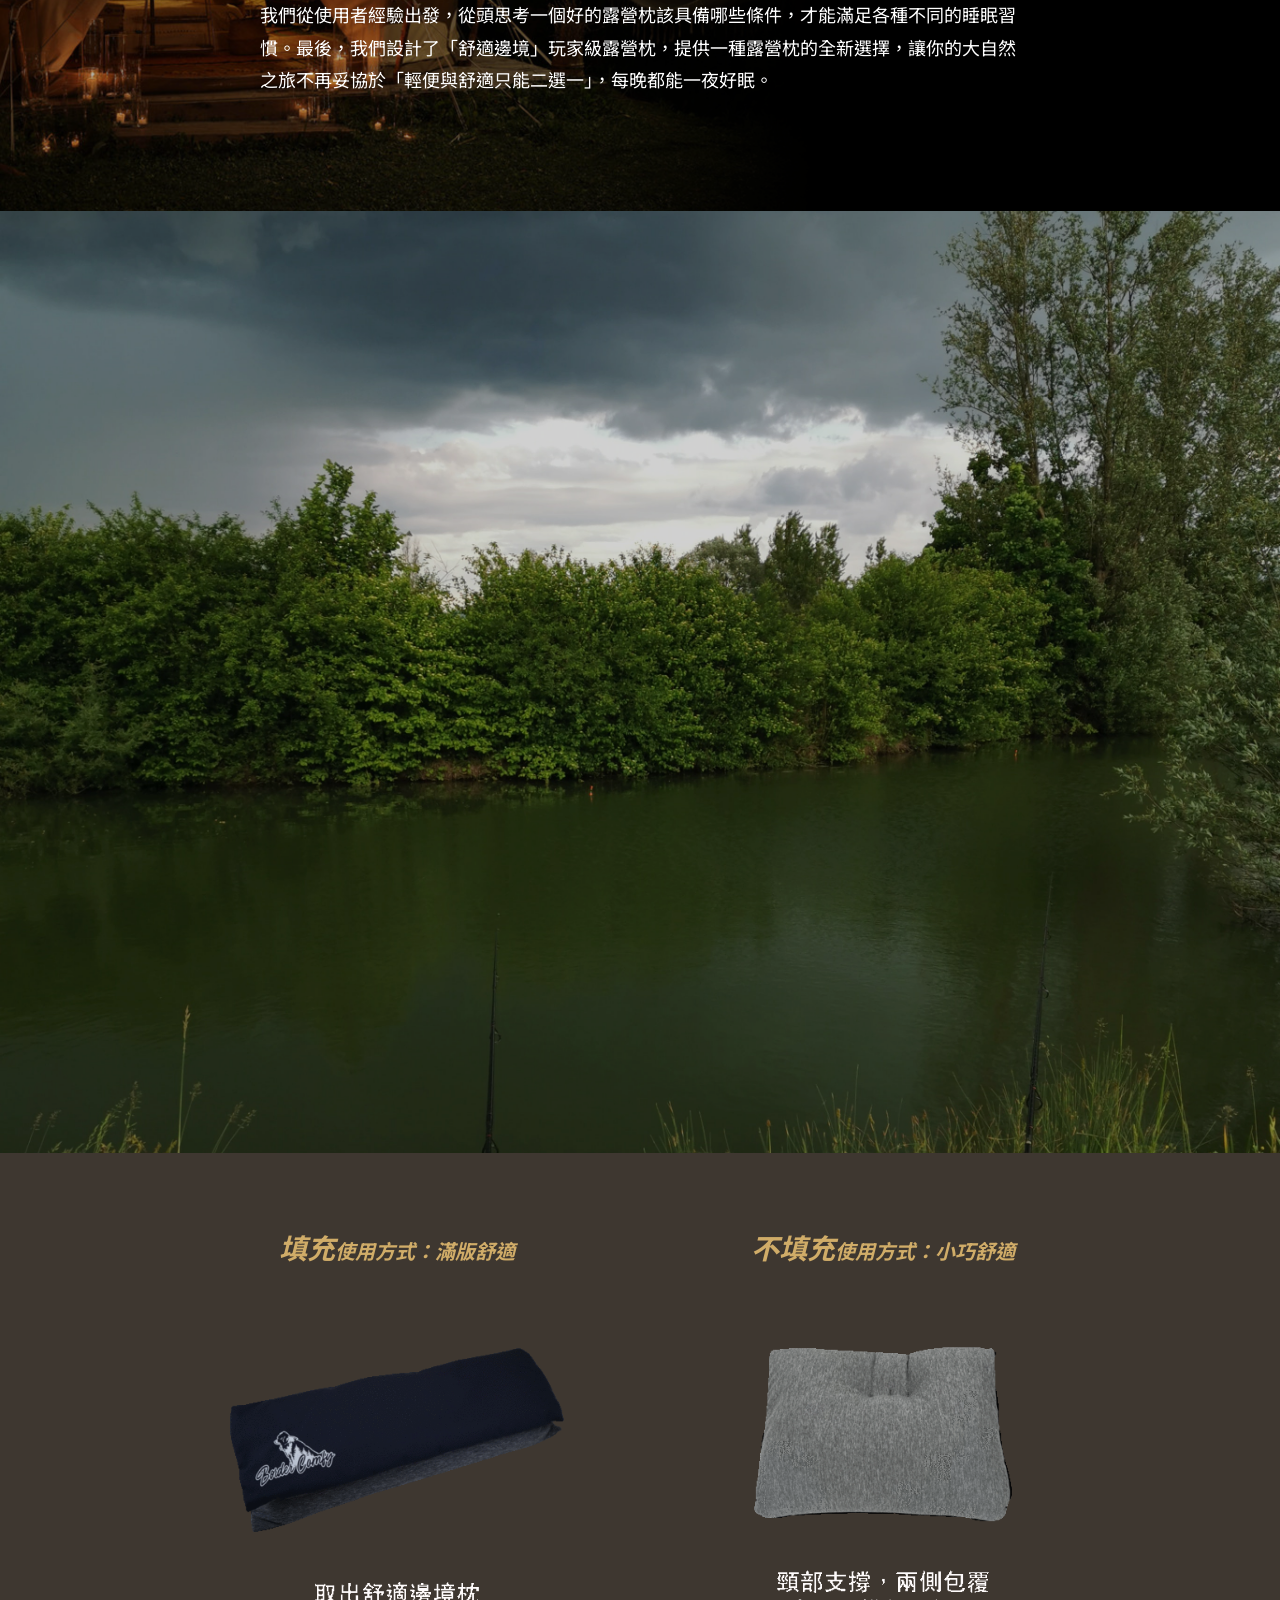
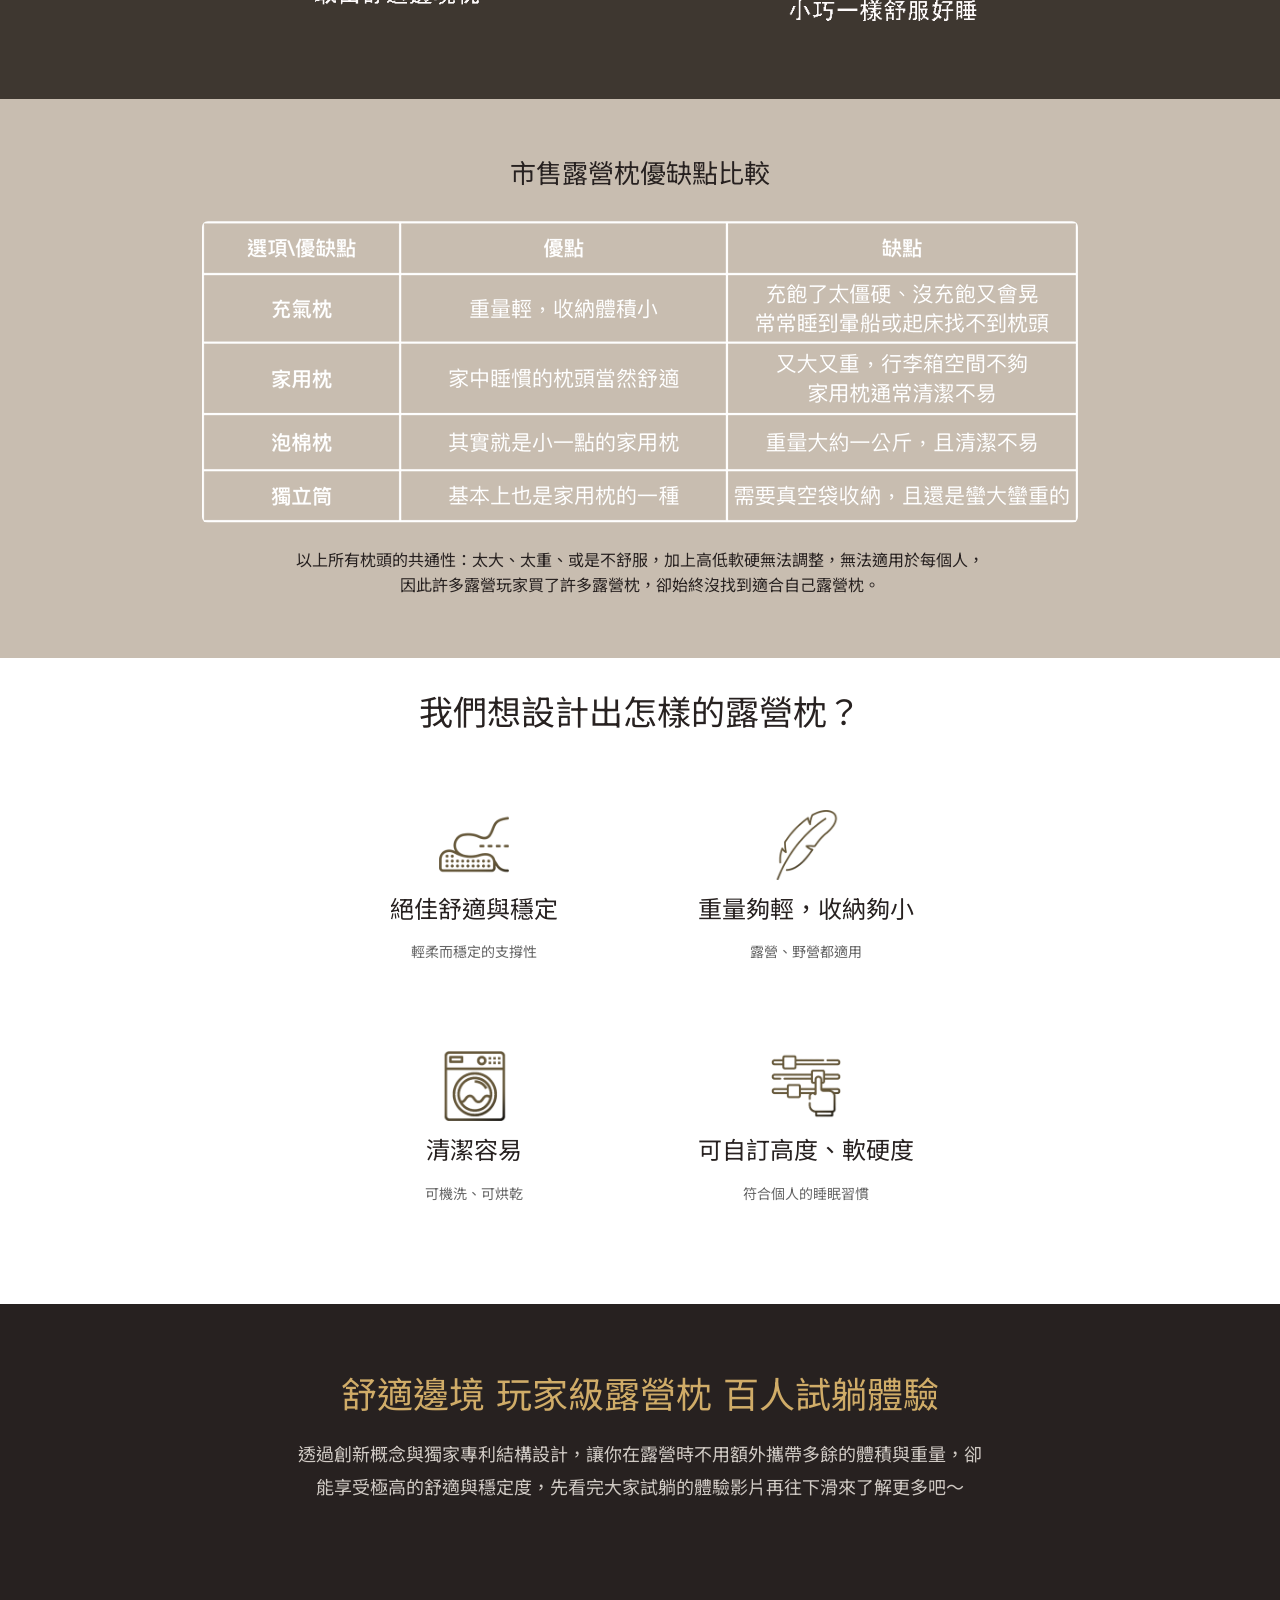
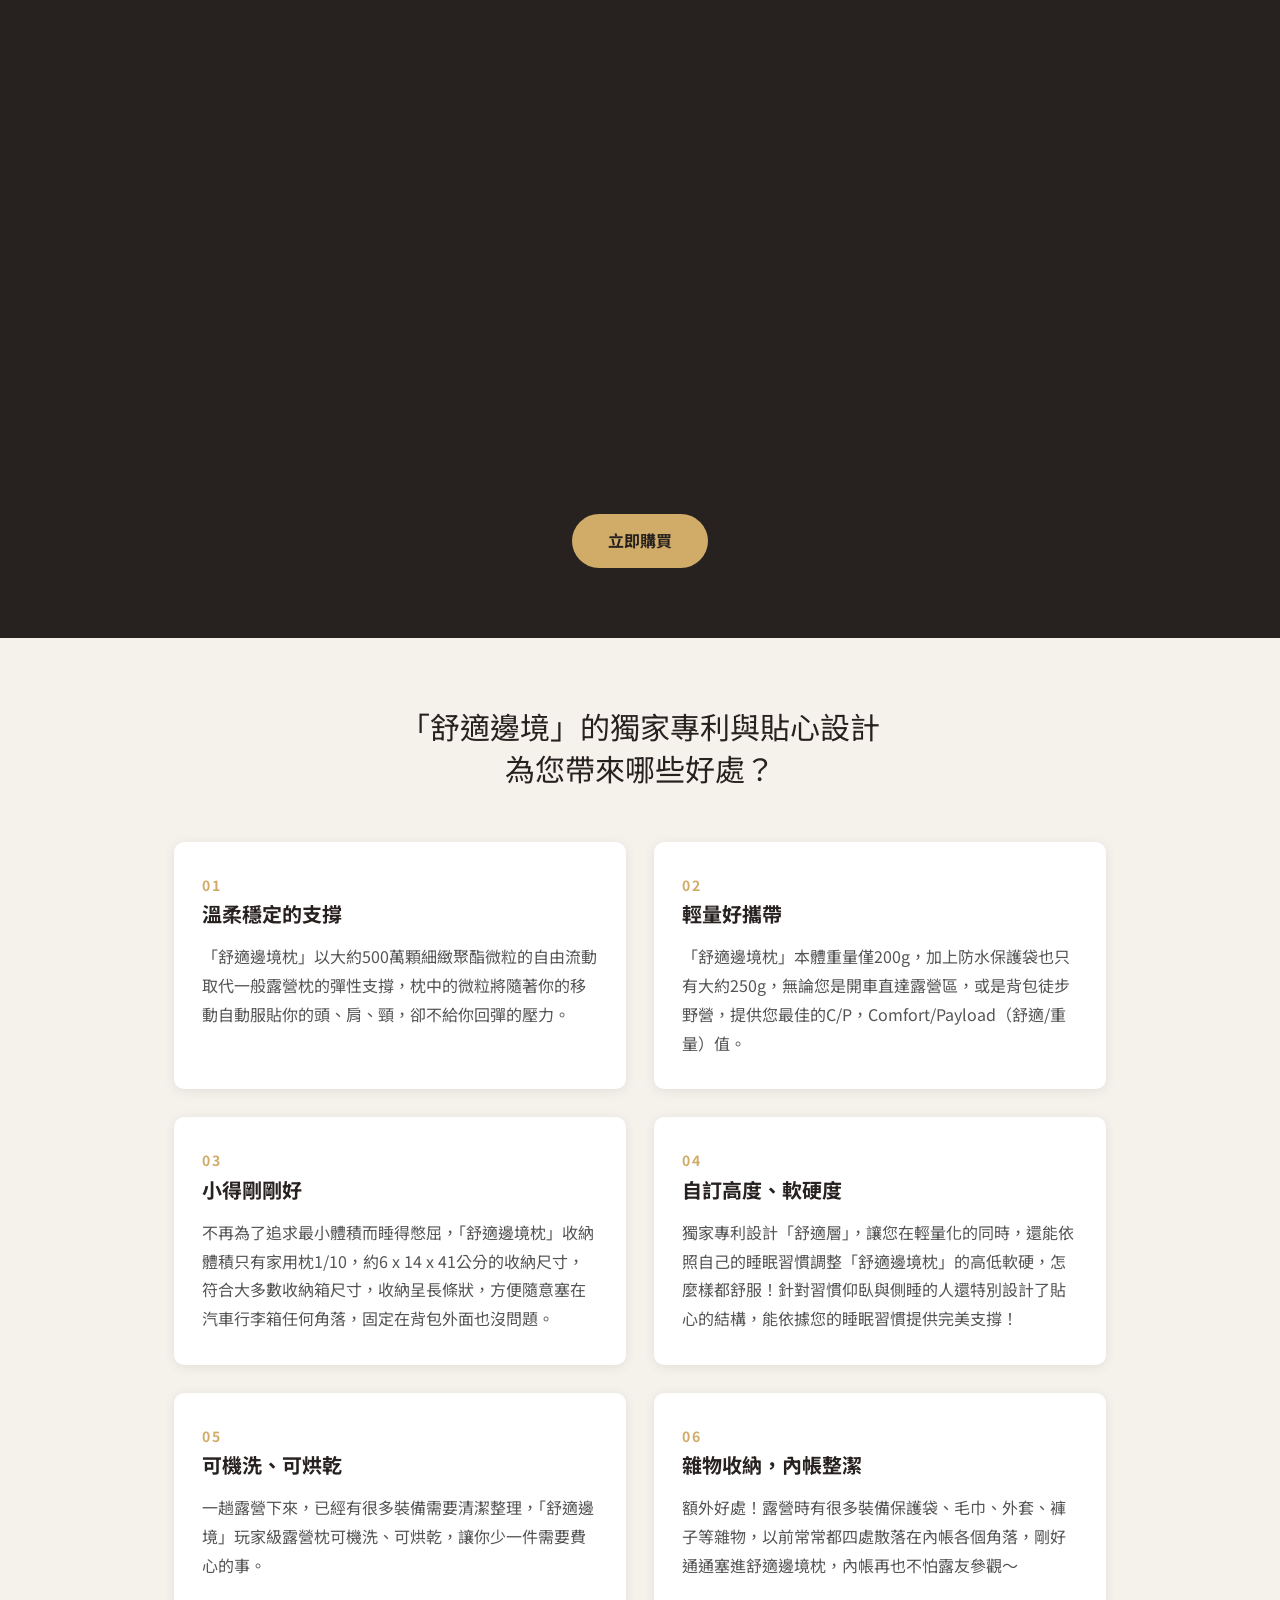
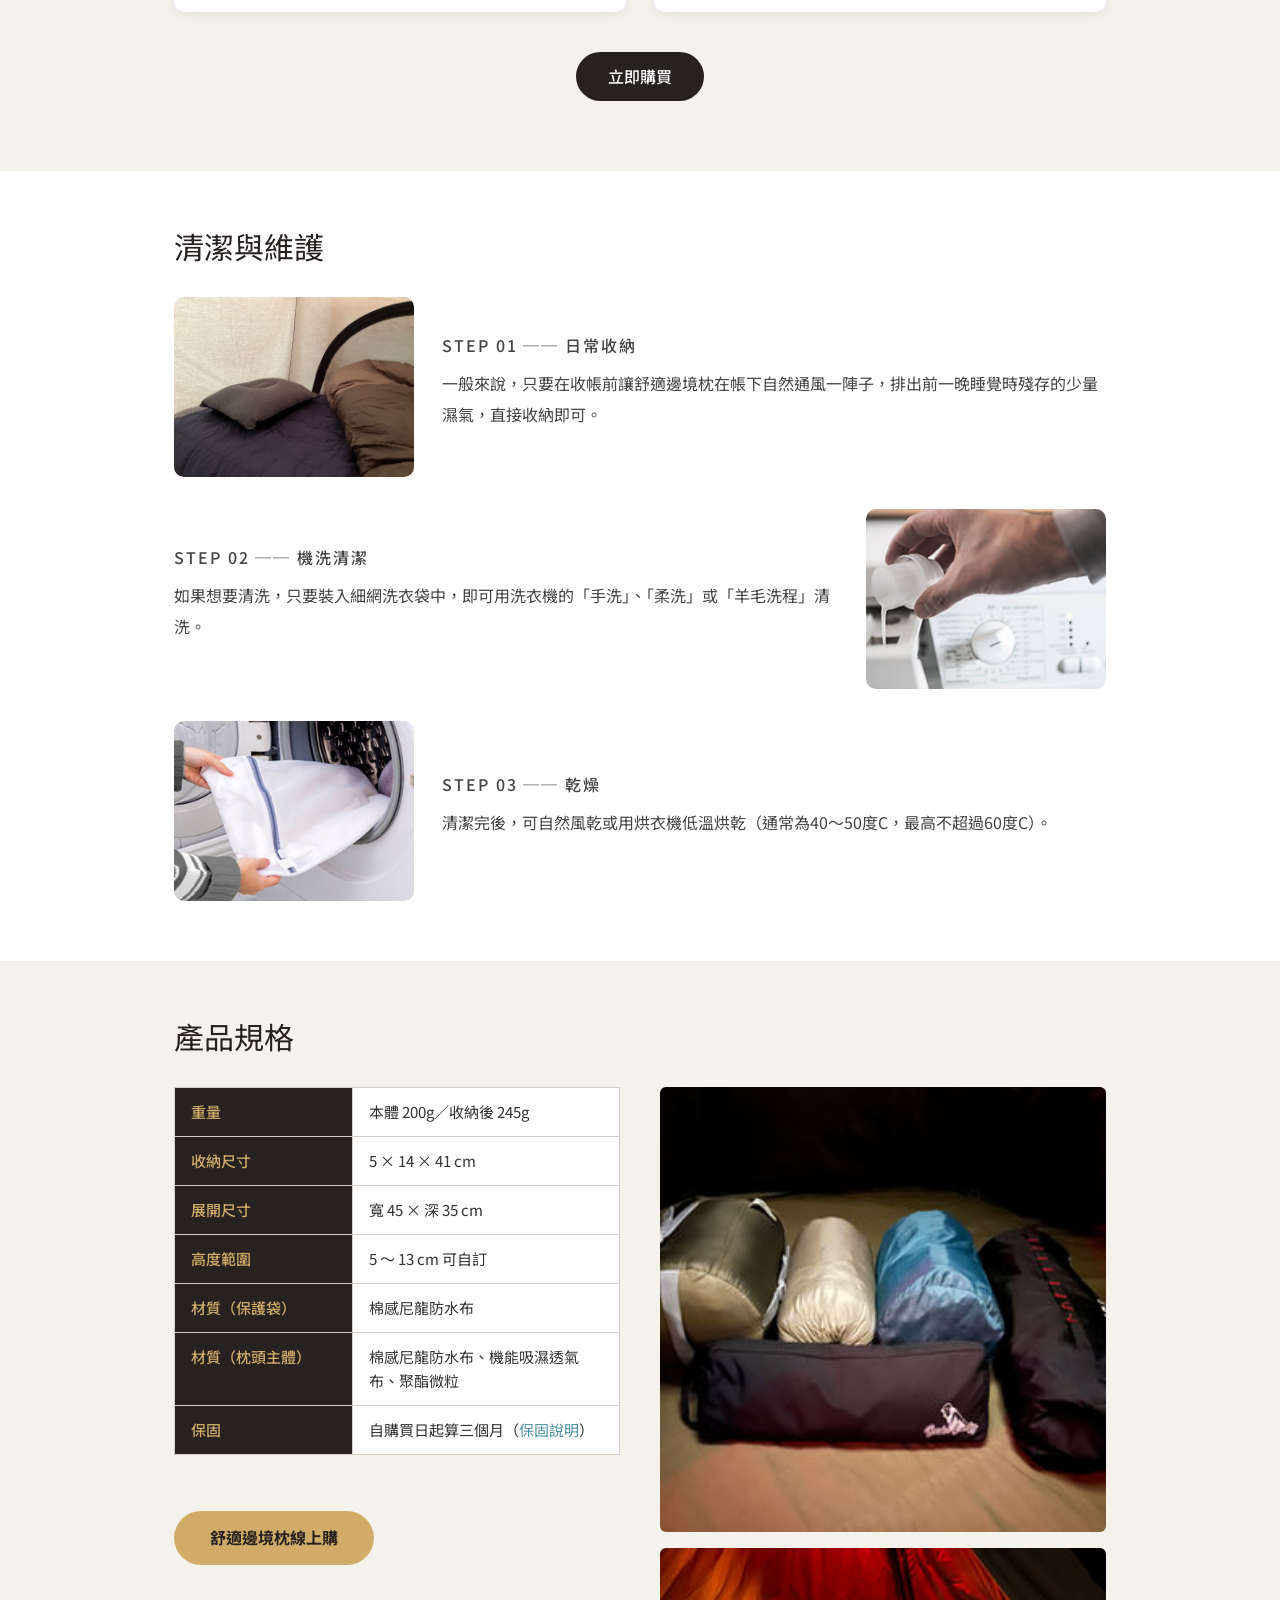
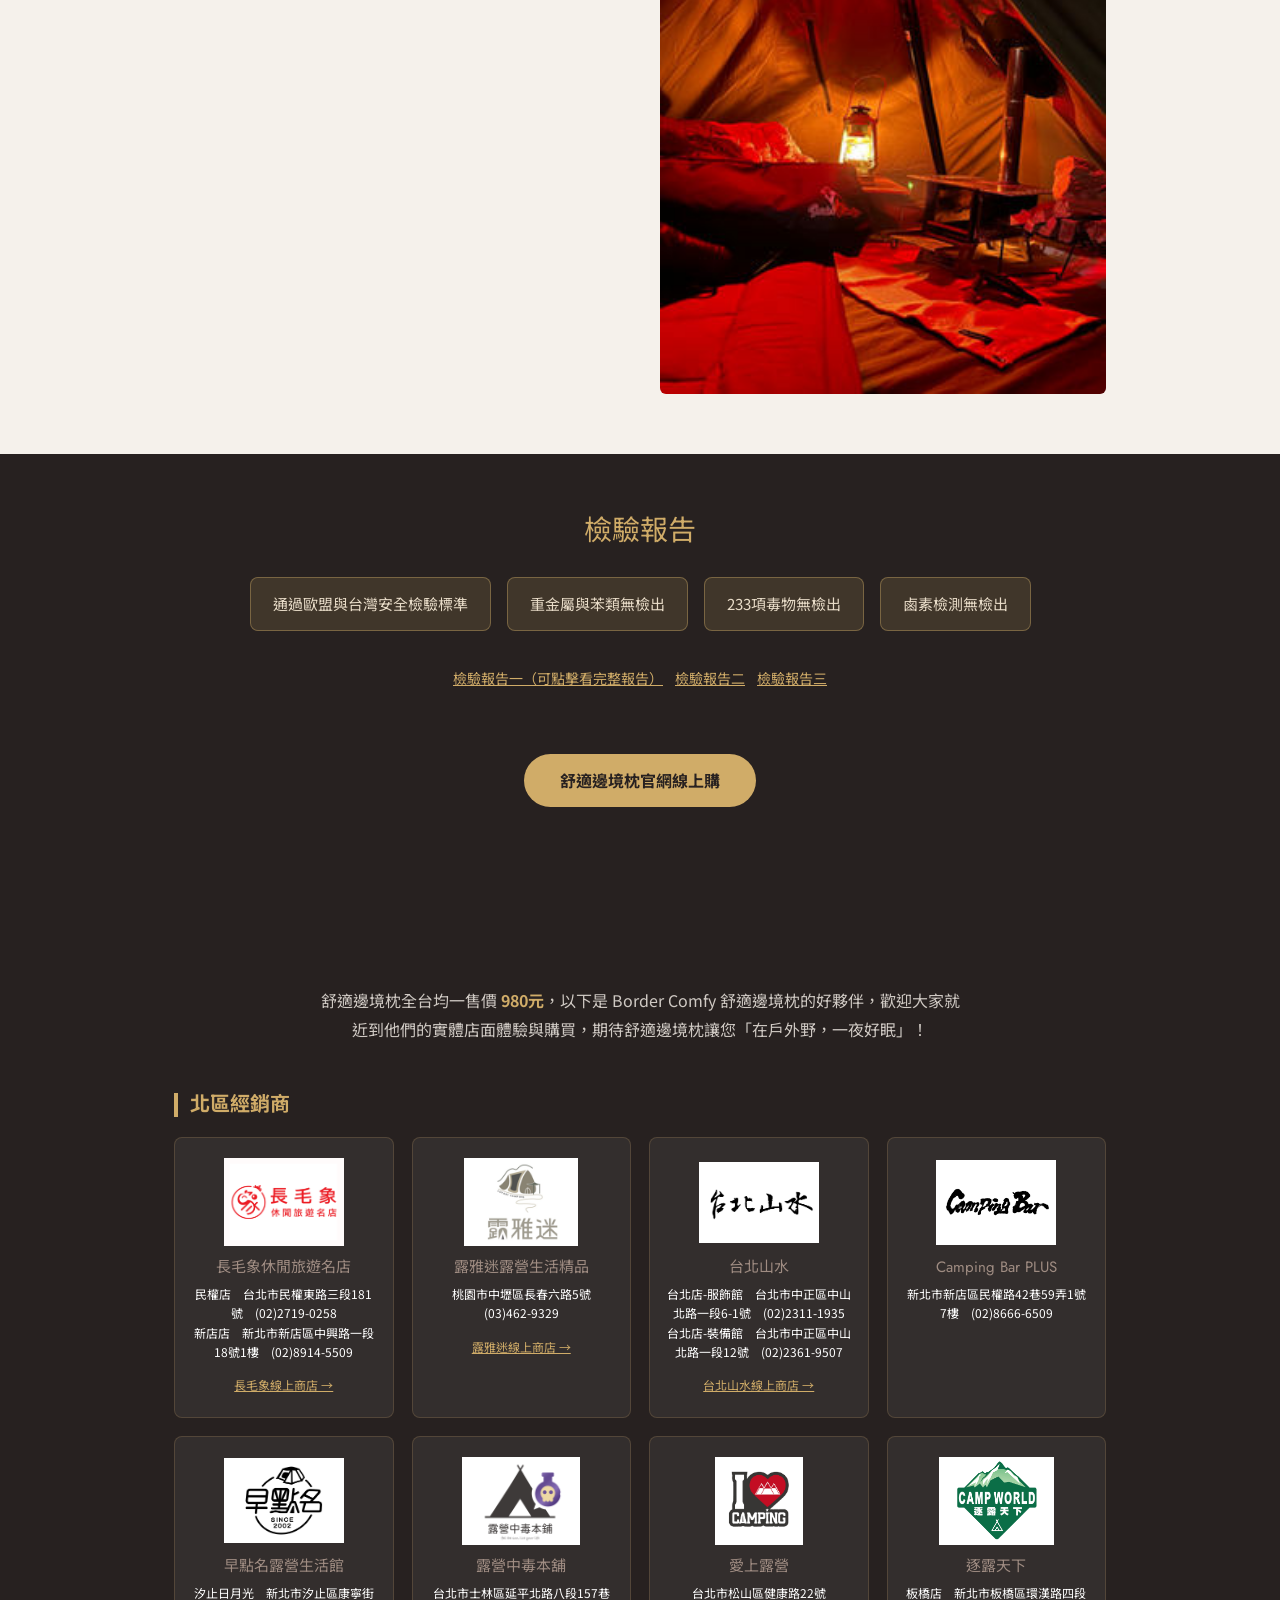
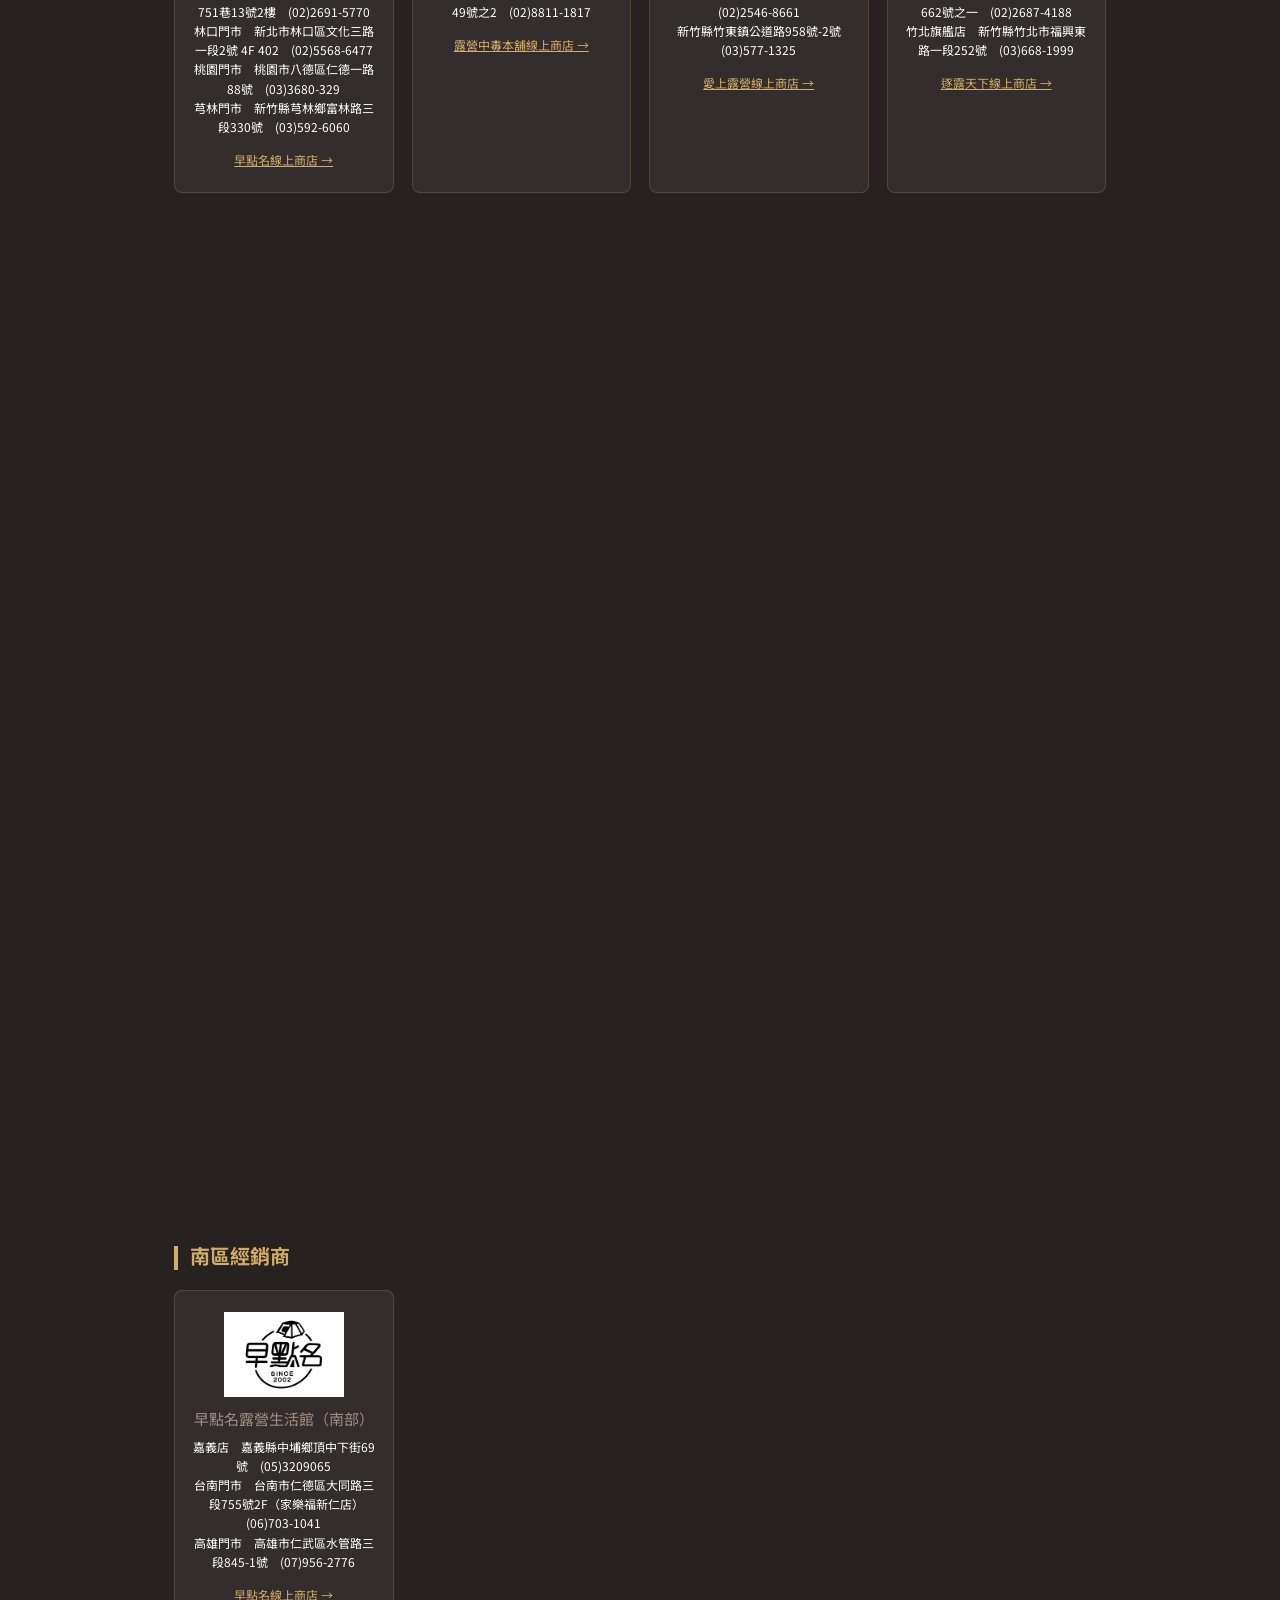
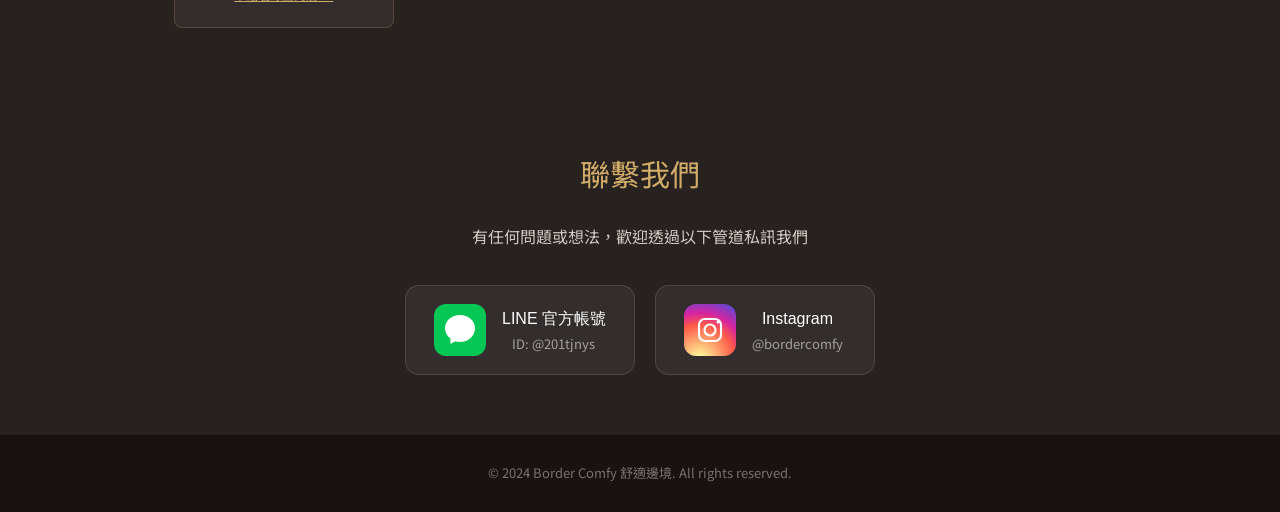
==== commit 6e6ace9b: "Flatten hero text: bold→500/400, explicit antialiased on hero-inner Co-Authored-By: Claude Sonnet 4." ====
--- a/index.html
+++ b/index.html
@@ -63,6 +63,8 @@
       z-index: 1;
       text-align: center;
       padding: 40px 24px;
+      -webkit-font-smoothing: antialiased;
+      -moz-osx-font-smoothing: grayscale;
     }
     .hero-photo .hero-logo {
       width: 220px;
@@ -72,20 +74,20 @@
     }
     .hero-photo h1 {
       font-size: clamp(48px, 8vw, 80px);
-      font-weight: bold;
+      font-weight: 500;
       color: #fff;
       margin-bottom: 10px;
       line-height: 1.1;
     }
     .hero-photo h2 {
       font-size: clamp(30px, 5vw, 50px);
-      font-weight: bold;
+      font-weight: 500;
       color: #D0AC68;
       margin-bottom: 10px;
     }
     .hero-photo p {
       font-size: clamp(20px, 3.5vw, 32px);
-      font-weight: bold;
+      font-weight: 400;
       color: #fff;
       margin-bottom: 0;
     }
--- a/css/styles.css
+++ b/css/styles.css
@@ -47,6 +47,8 @@
   line-height: 1.6;
   color: var(--color-text);
   background-color: var(--color-light);
+  -webkit-font-smoothing: antialiased;
+  -moz-osx-font-smoothing: grayscale;
 }
 
 /* --- 排版 --- */
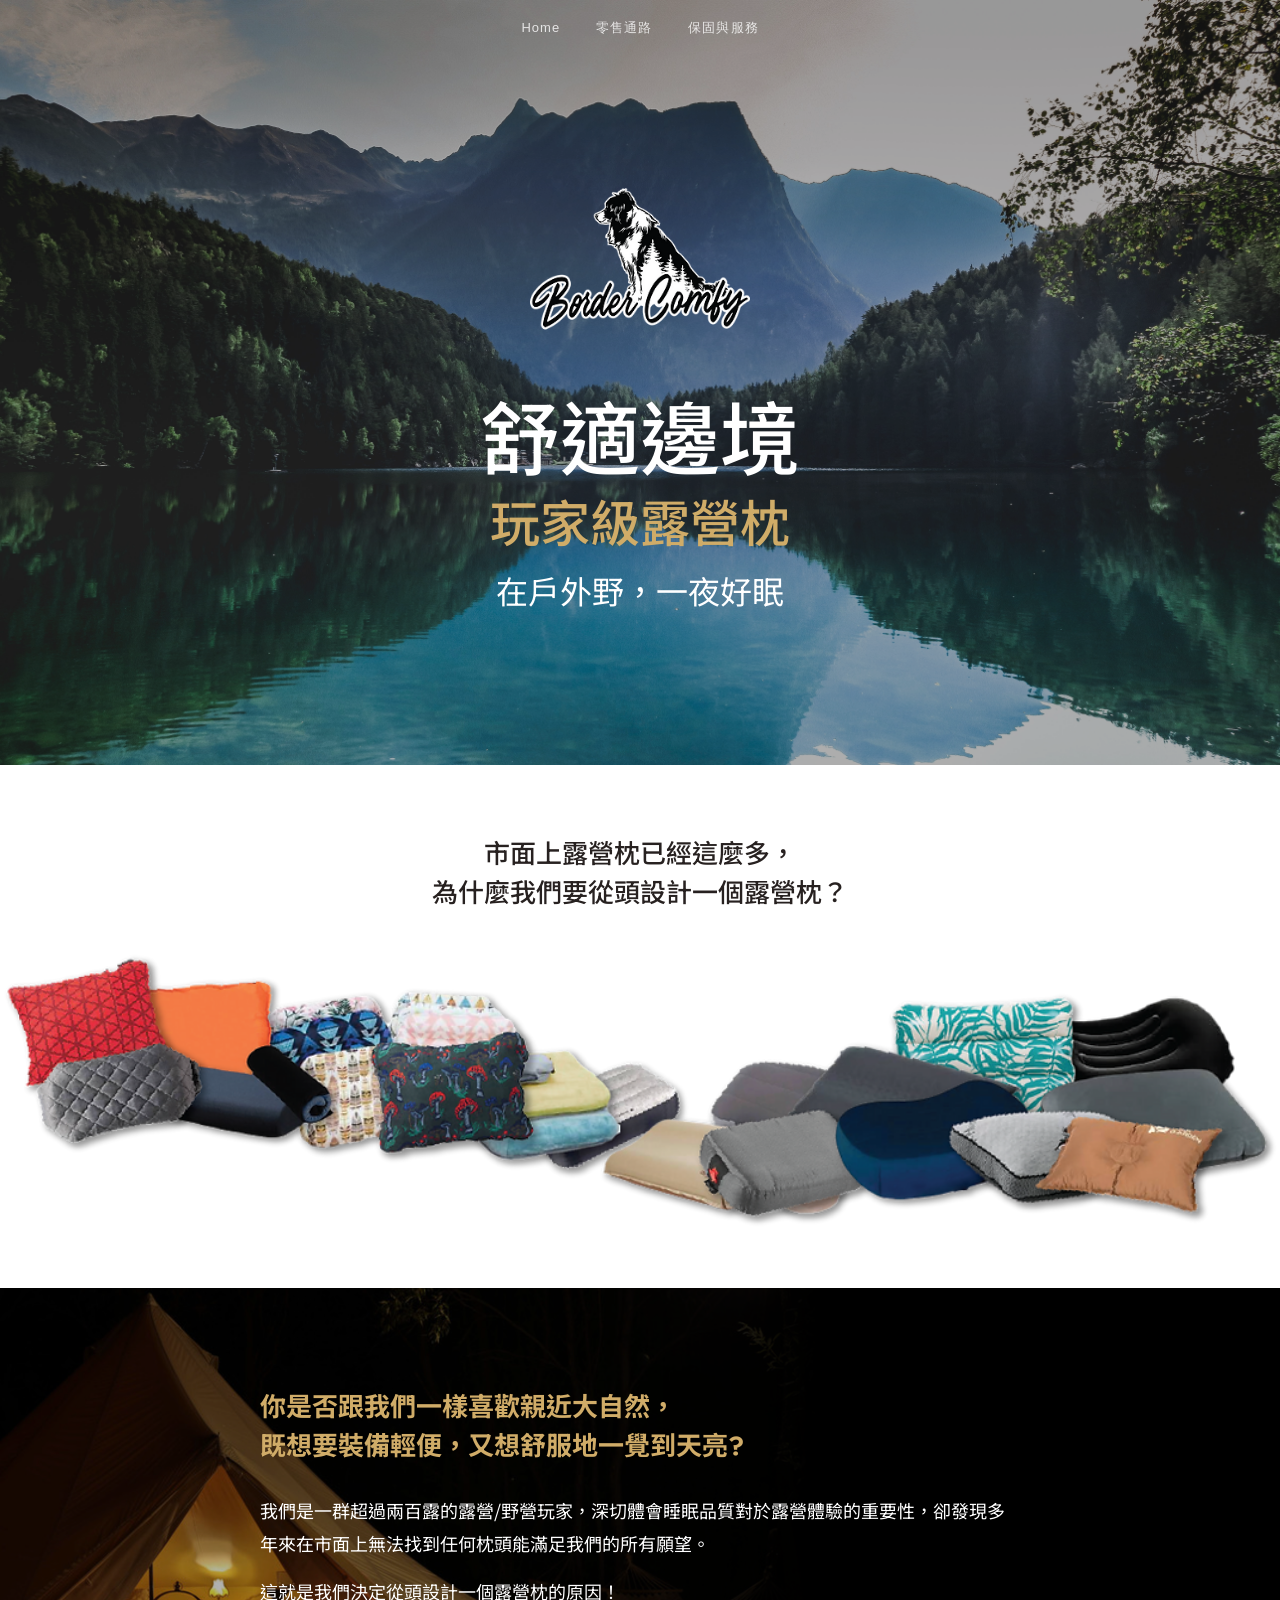
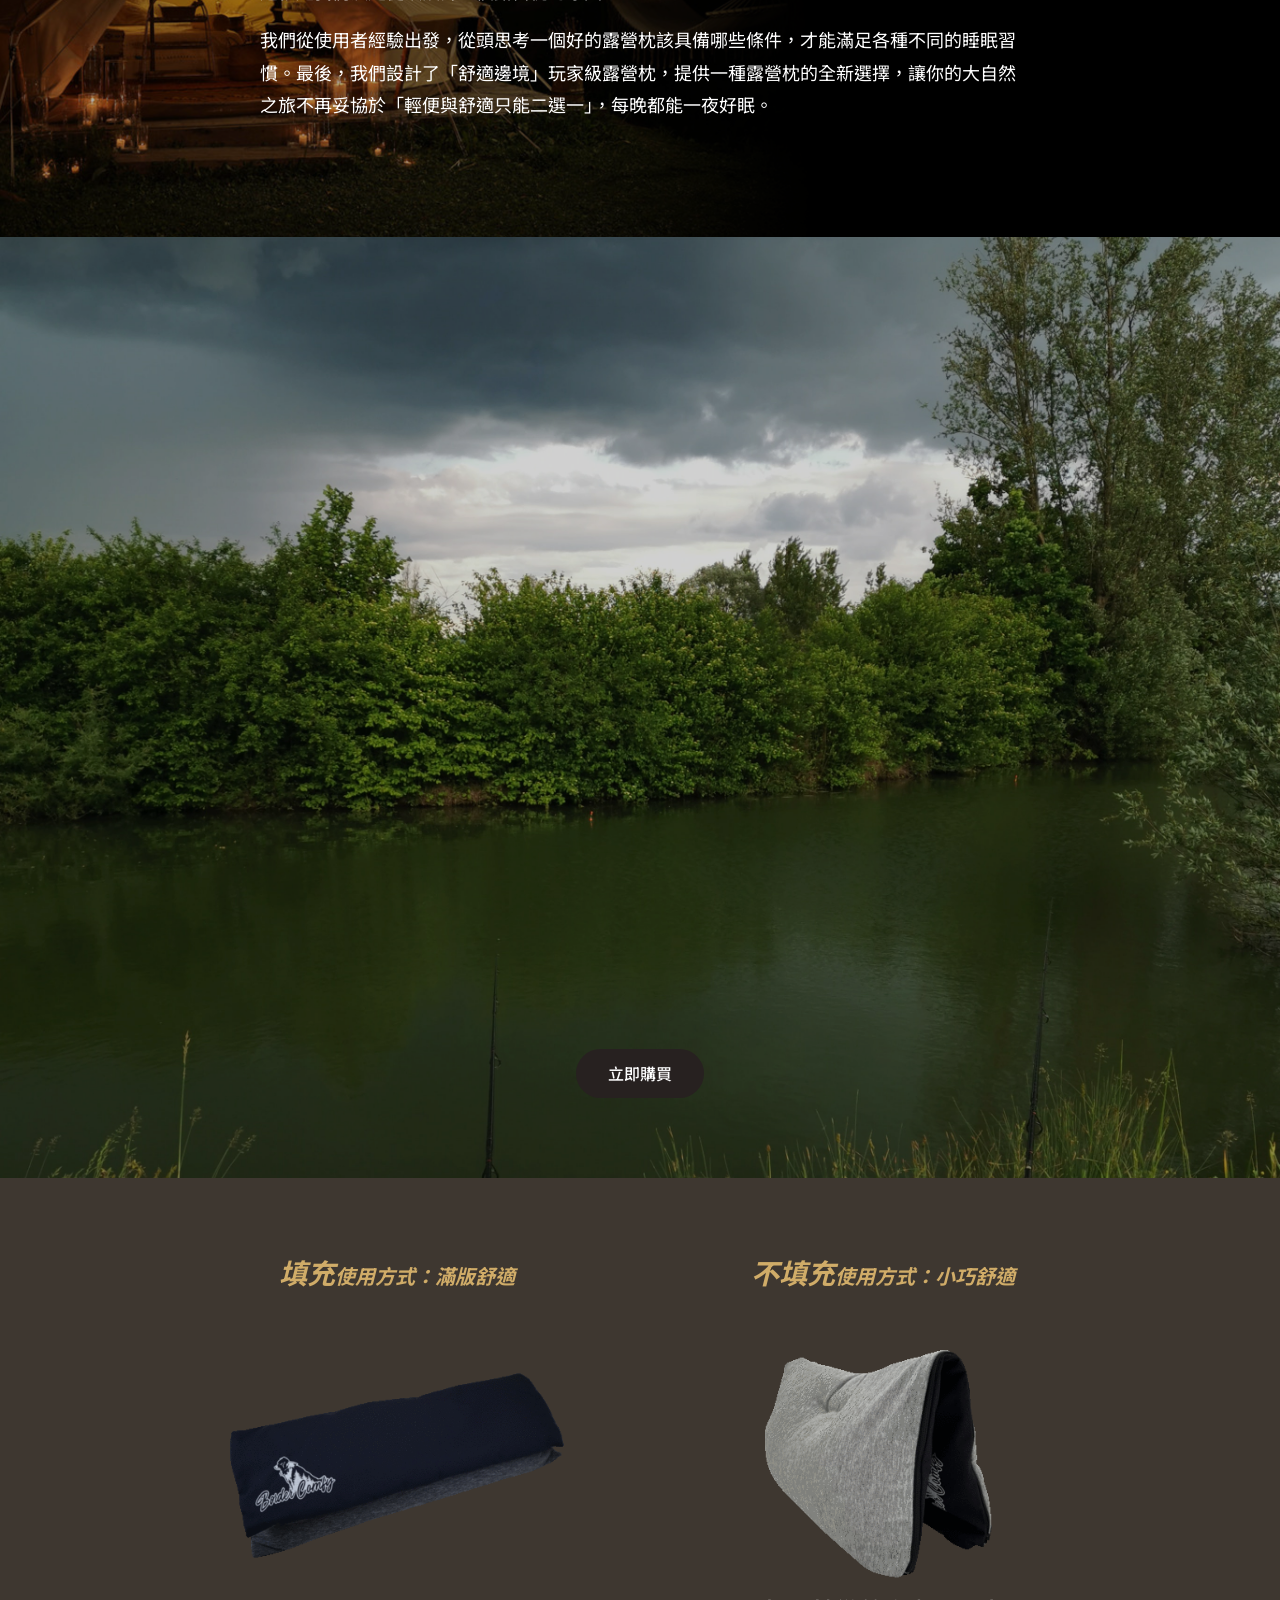
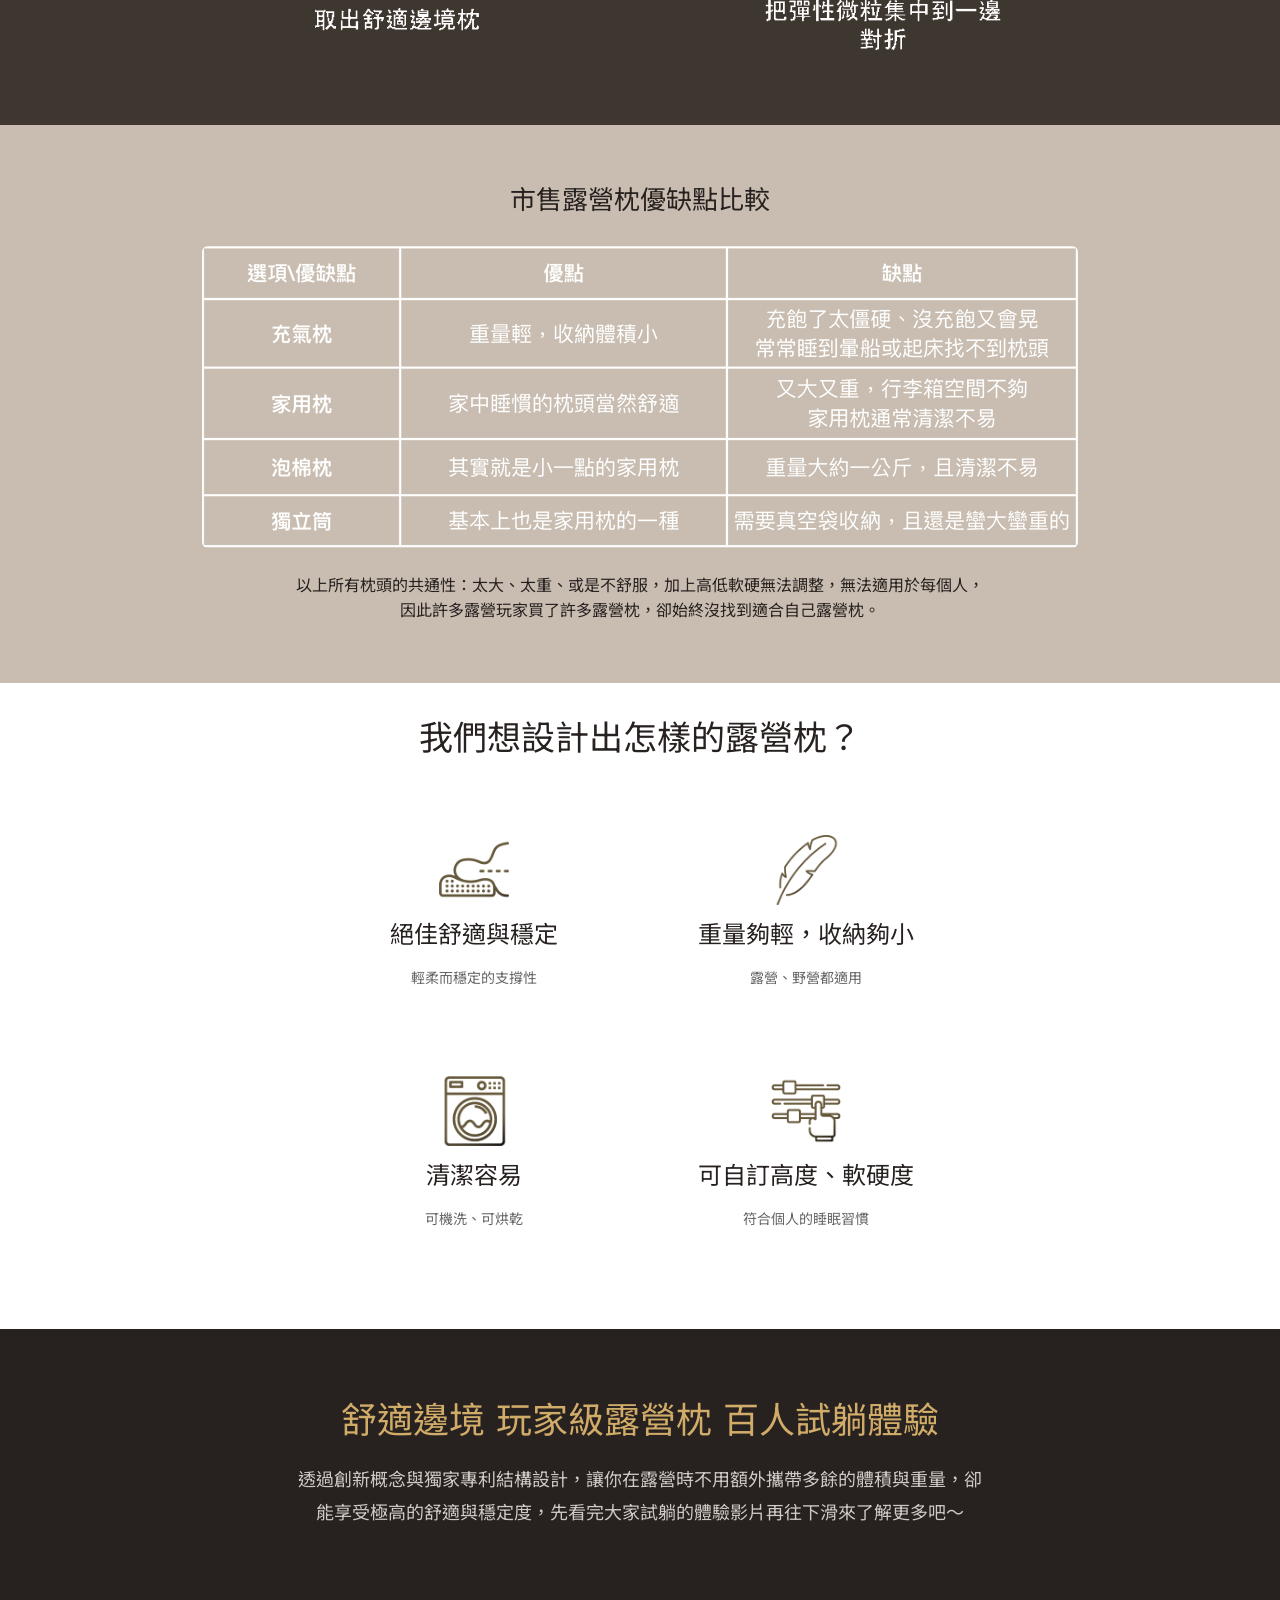
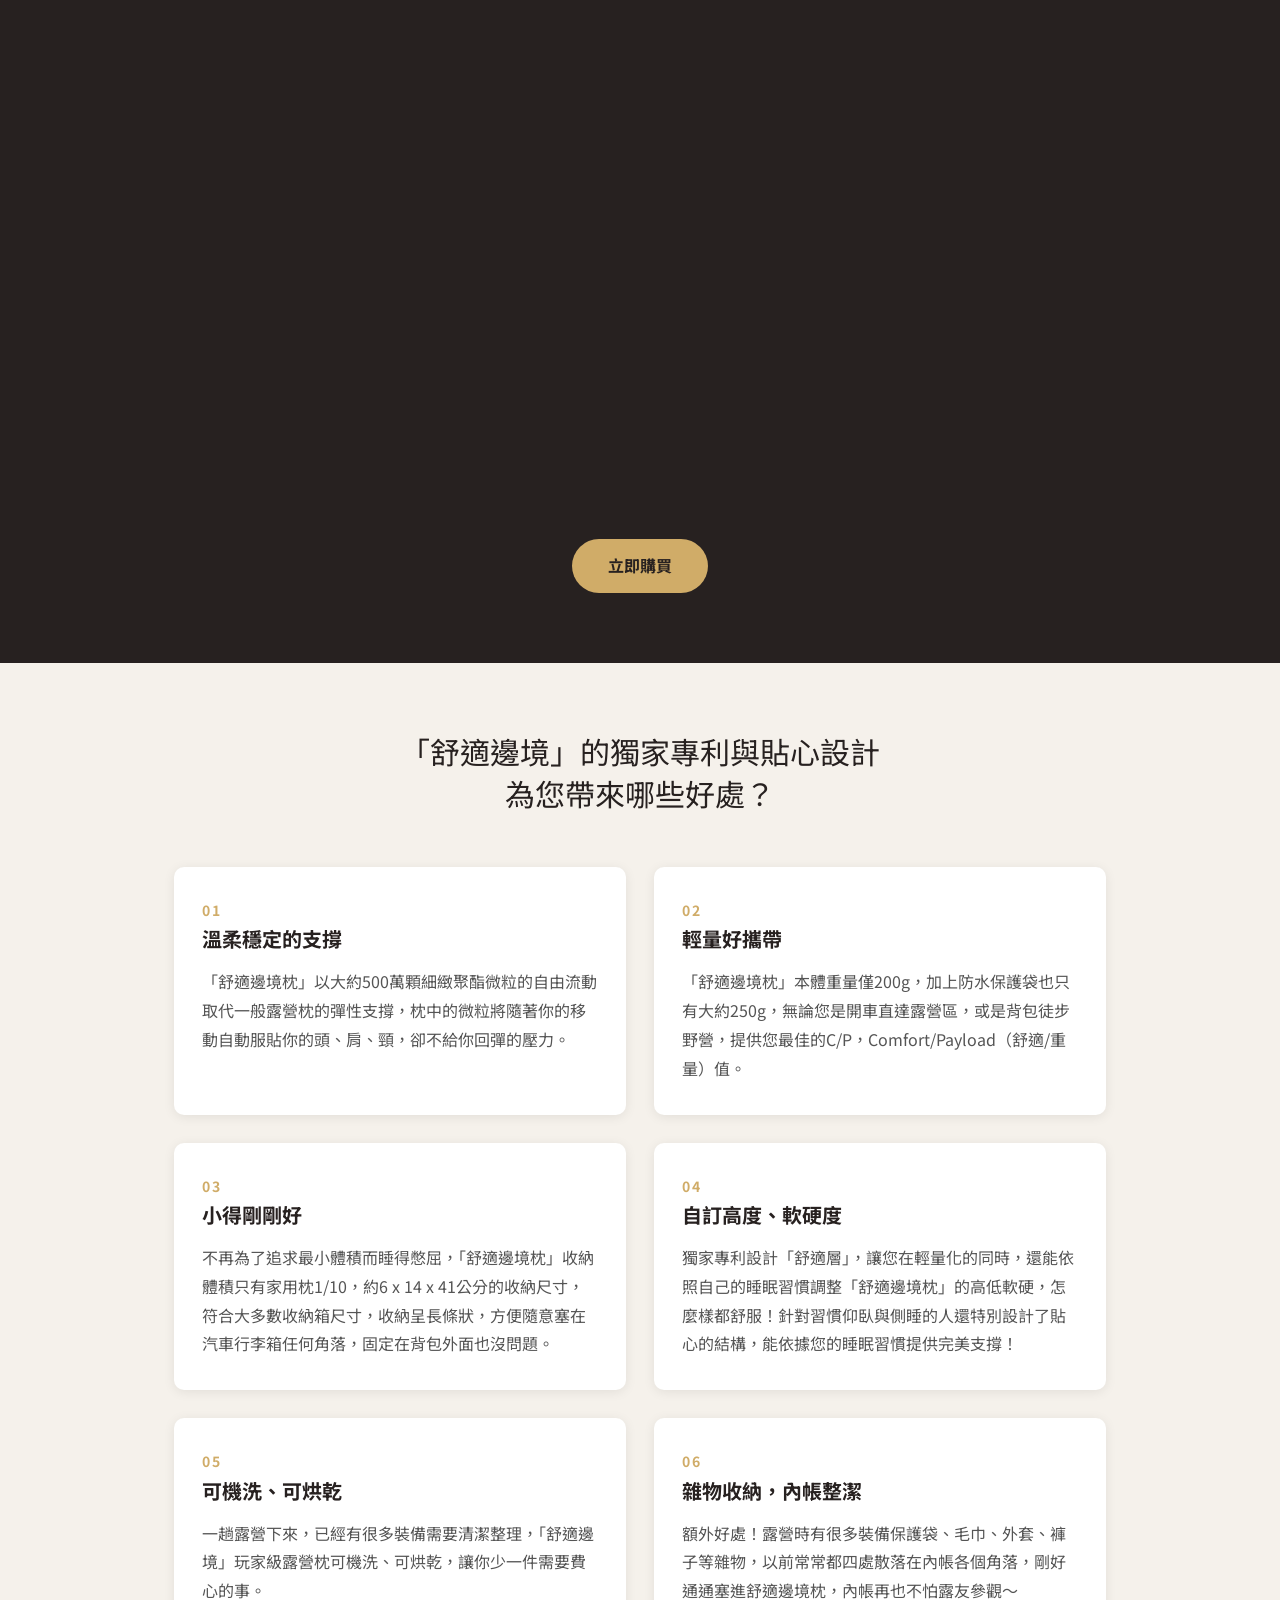
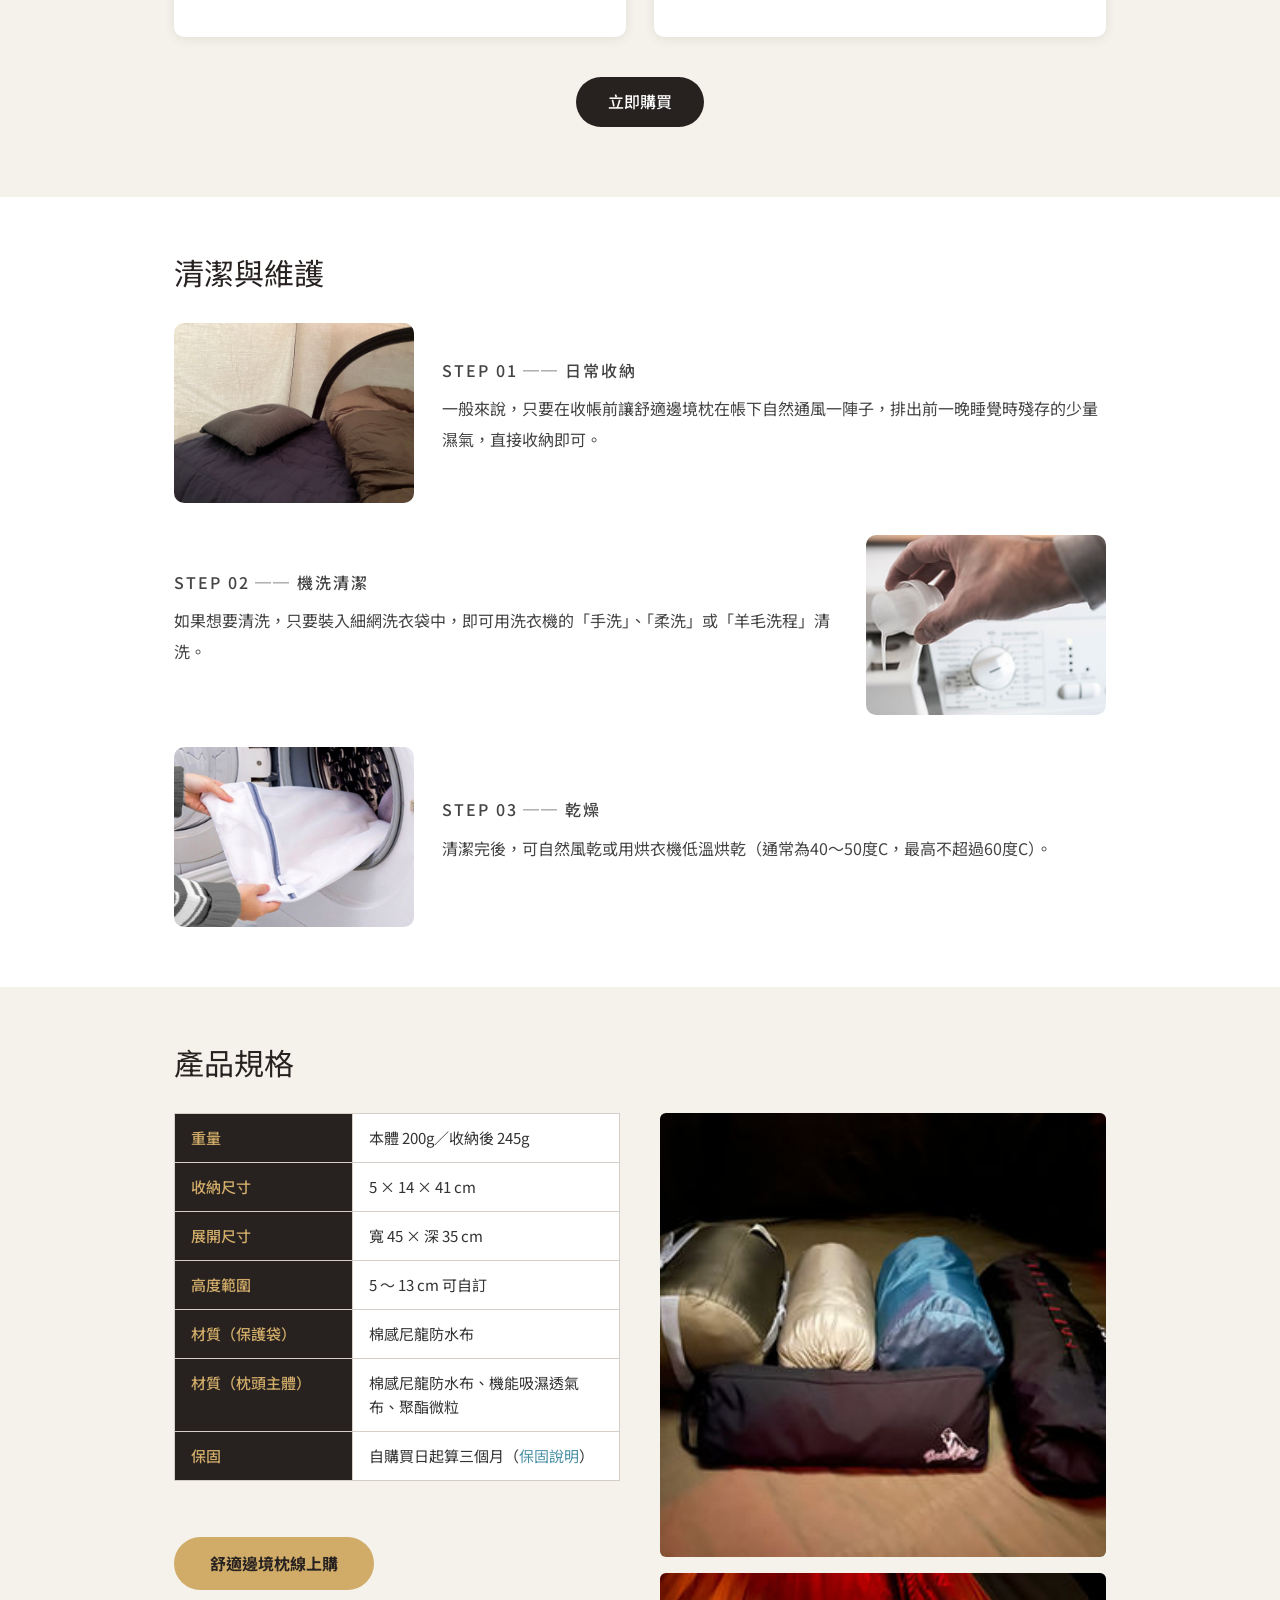
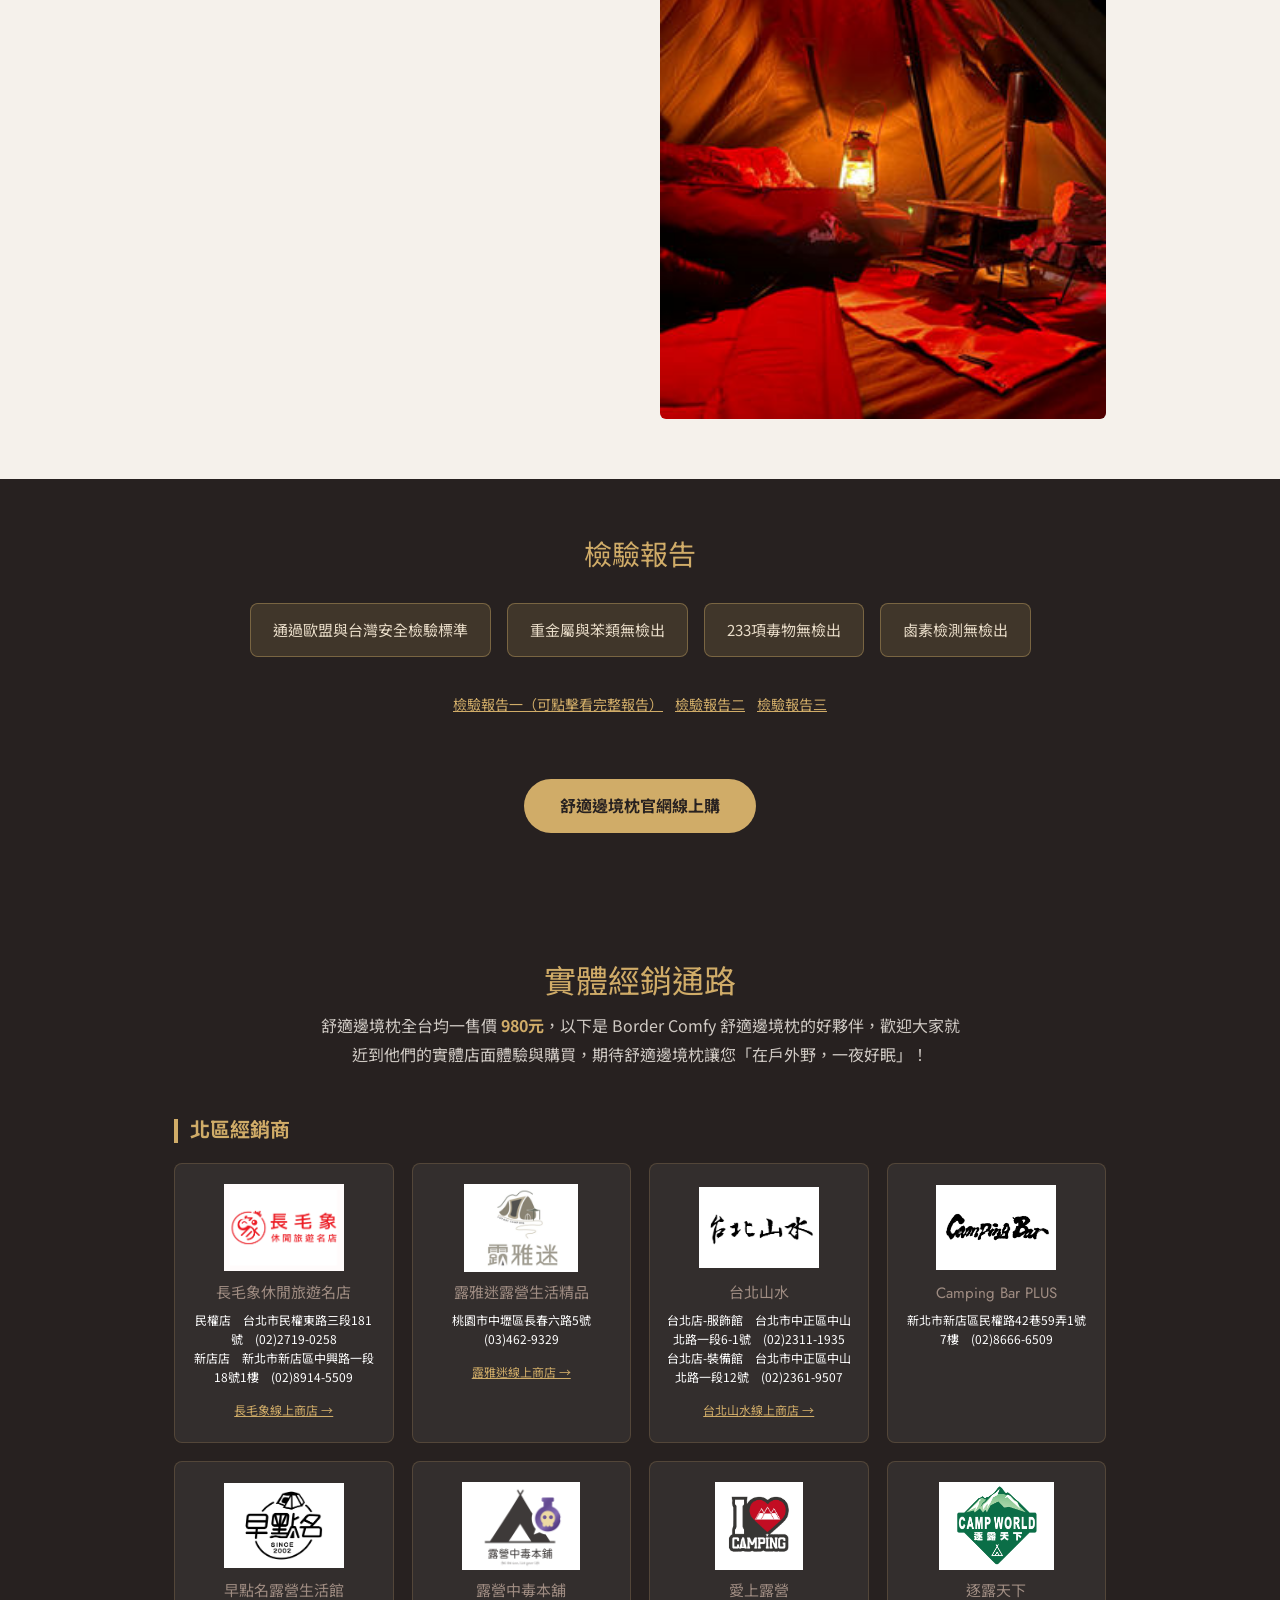
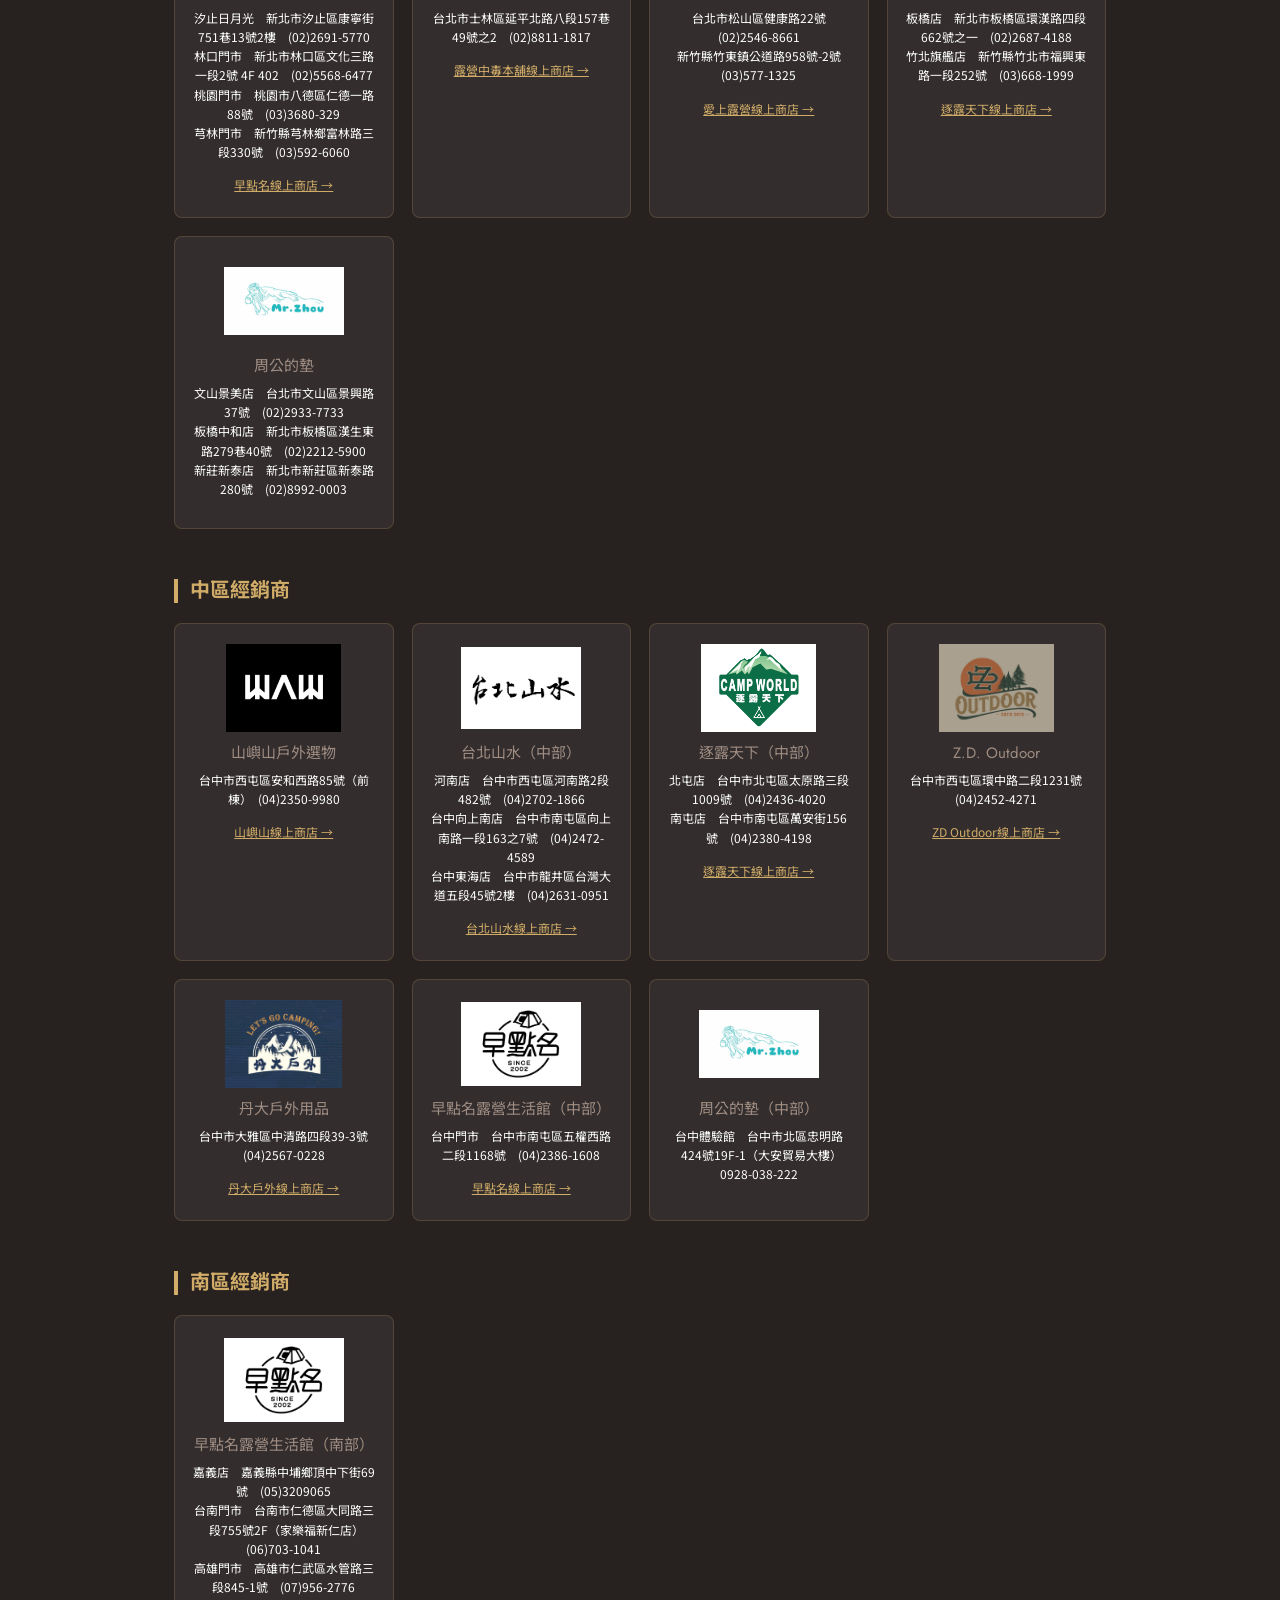
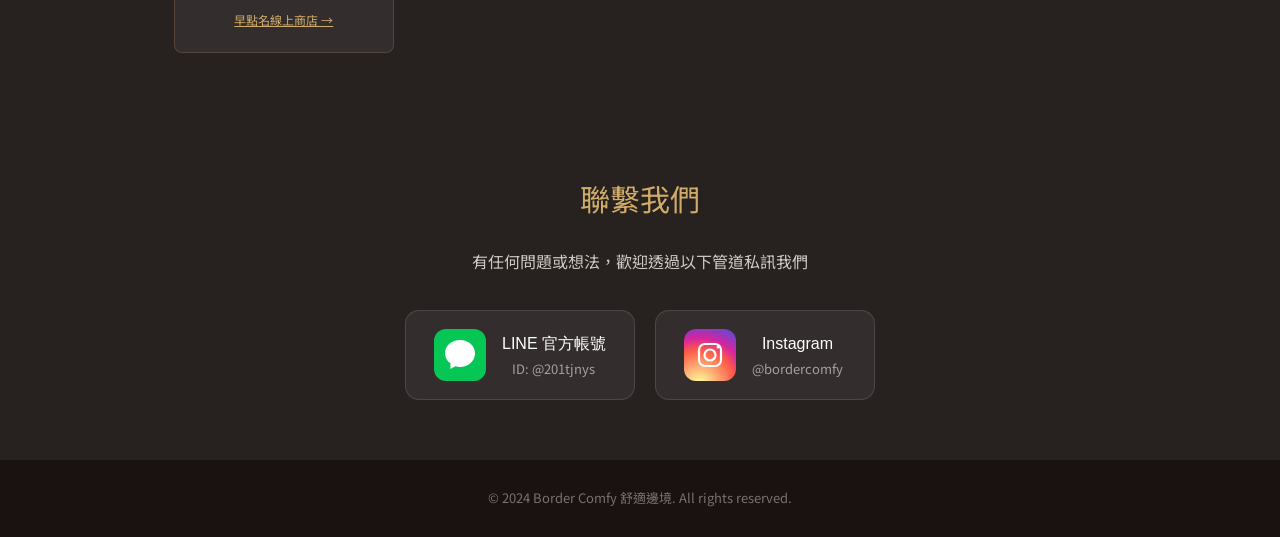
==== commit b1fc117c: "Fix why section: flatten heading, full-width PNG overlap - section-lead: bold → weight 500 - why-ima" ====
--- a/index.html
+++ b/index.html
@@ -99,7 +99,7 @@
     }
     .why-section .section-lead {
       font-size: clamp(18px, 2.5vw, 26px);
-      font-weight: bold;
+      font-weight: 500;
       color: #272120;
       text-align: center;
       line-height: 1.5;
@@ -108,19 +108,17 @@
     .why-images {
       display: flex;
       overflow: hidden;
-      height: 260px;
-      margin: 0 -24px;
+      width: 100%;
+      align-items: flex-start;
     }
     .why-images img {
-      width: 58%;
+      width: 56%;
       flex-shrink: 0;
-      height: 100%;
-      object-fit: cover;
-      object-position: center;
+      height: auto;
       display: block;
     }
     .why-images img:first-child {
-      margin-right: -16%;
+      margin-right: -12%;
     }
 
     /* ===== STORY SECTION ===== */
@@ -657,10 +655,10 @@
     <section class="why-section">
       <div class="container">
         <h2 class="section-lead bc-fade-up">市面上露營枕已經這麼多，<br/>為什麼我們要從頭設計一個露營枕？</h2>
-        <div class="why-images">
-          <img src="assets/ba616a_bb9453f2e85441a2ac447a2f7fd6888f_mv2.png" alt="露營枕問題分析左側" class="bc-from-tl"/>
-          <img src="assets/ba616a_bc6b7be2050a4938a9a83d953471b916_mv2.png" alt="露營枕問題分析右側" class="bc-from-tr"/>
-        </div>
+      </div>
+      <div class="why-images">
+        <img src="assets/ba616a_bb9453f2e85441a2ac447a2f7fd6888f_mv2.png" alt="露營枕問題分析左側" class="bc-from-tl"/>
+        <img src="assets/ba616a_bc6b7be2050a4938a9a83d953471b916_mv2.png" alt="露營枕問題分析右側" class="bc-from-tr"/>
       </div>
     </section>
 
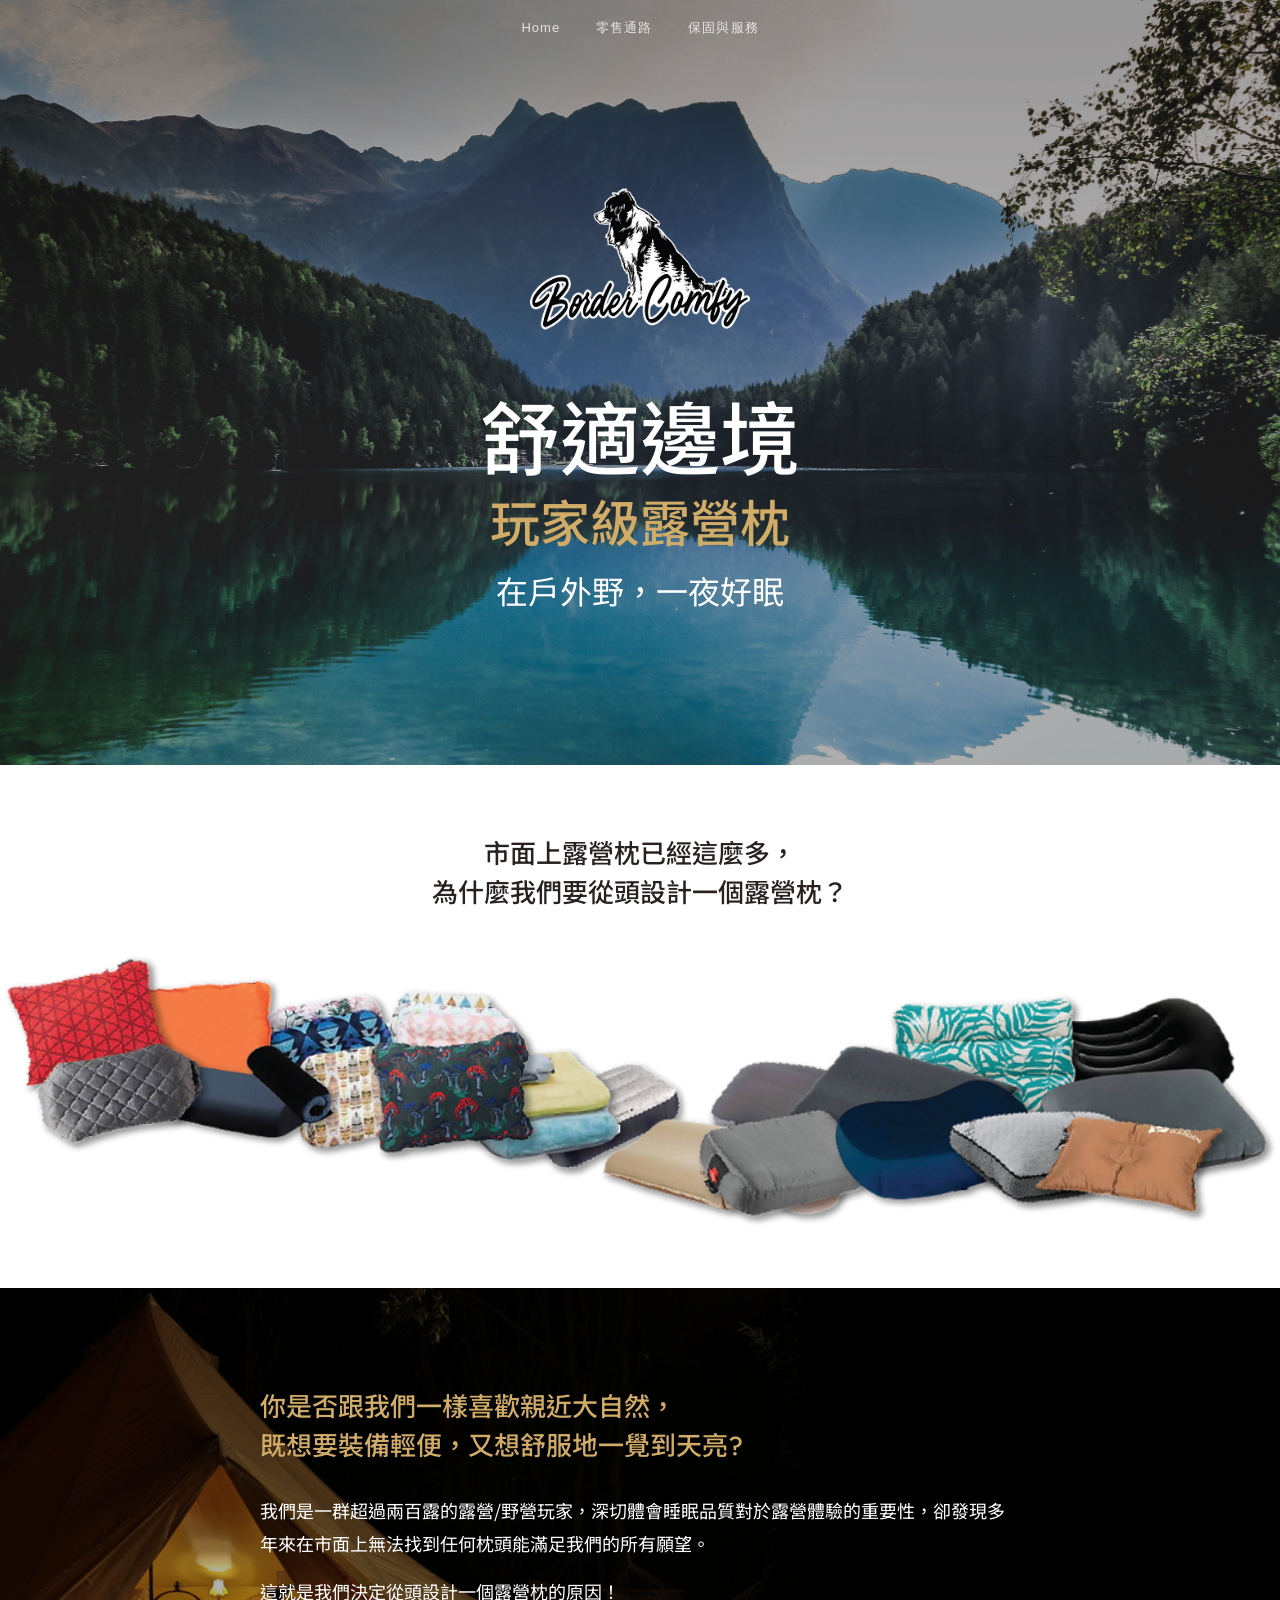
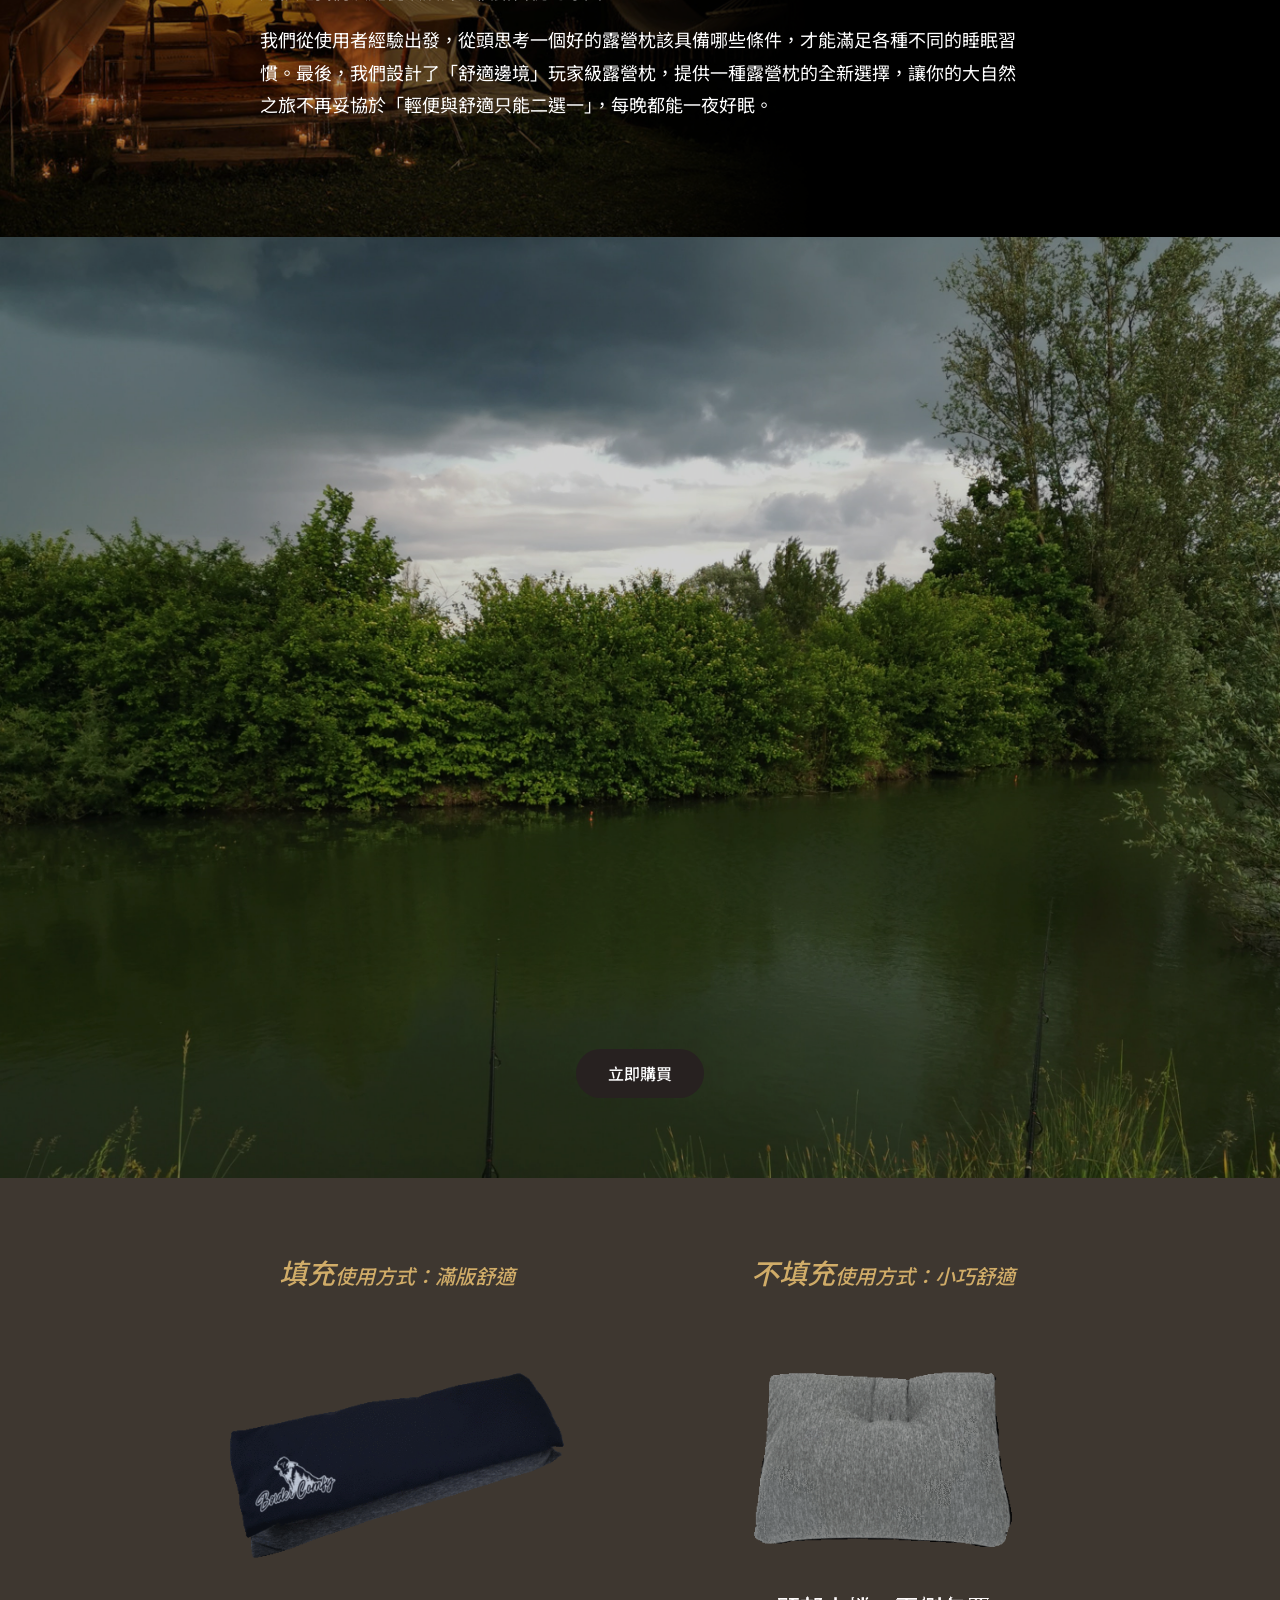
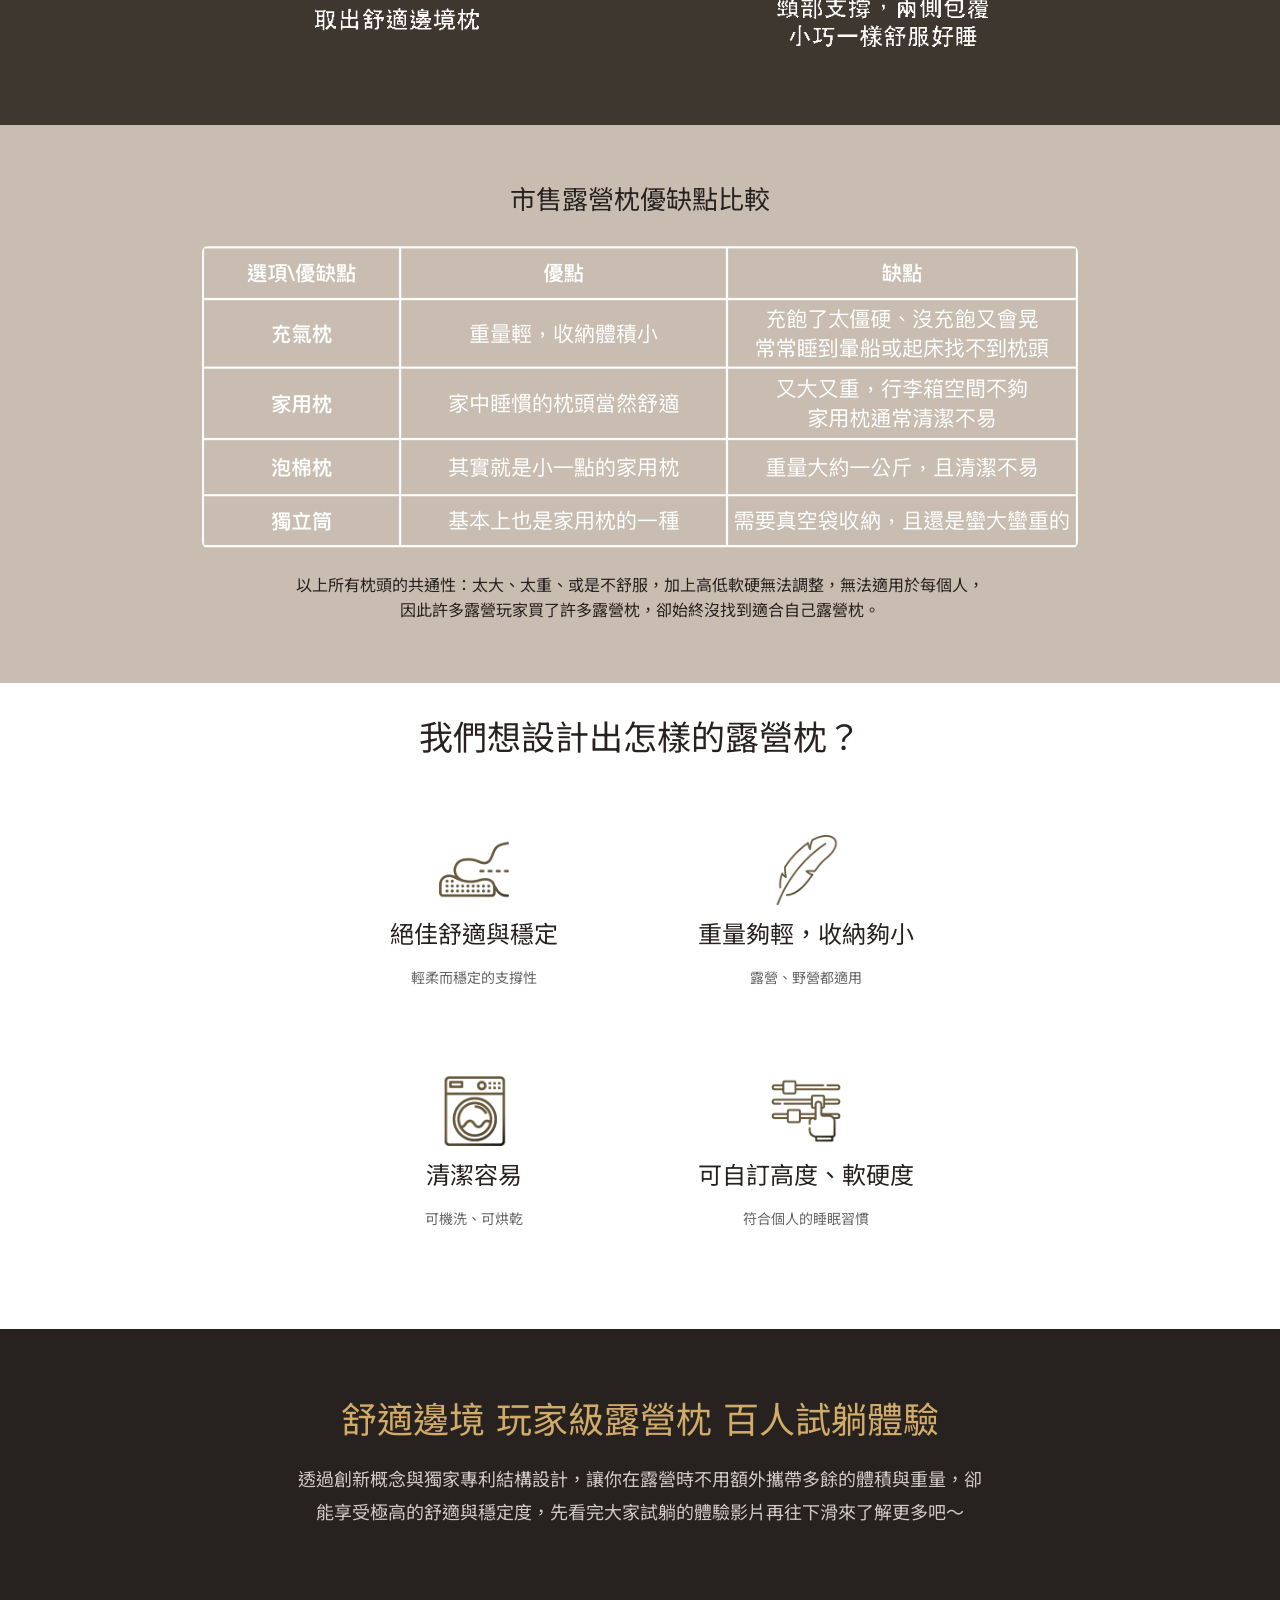
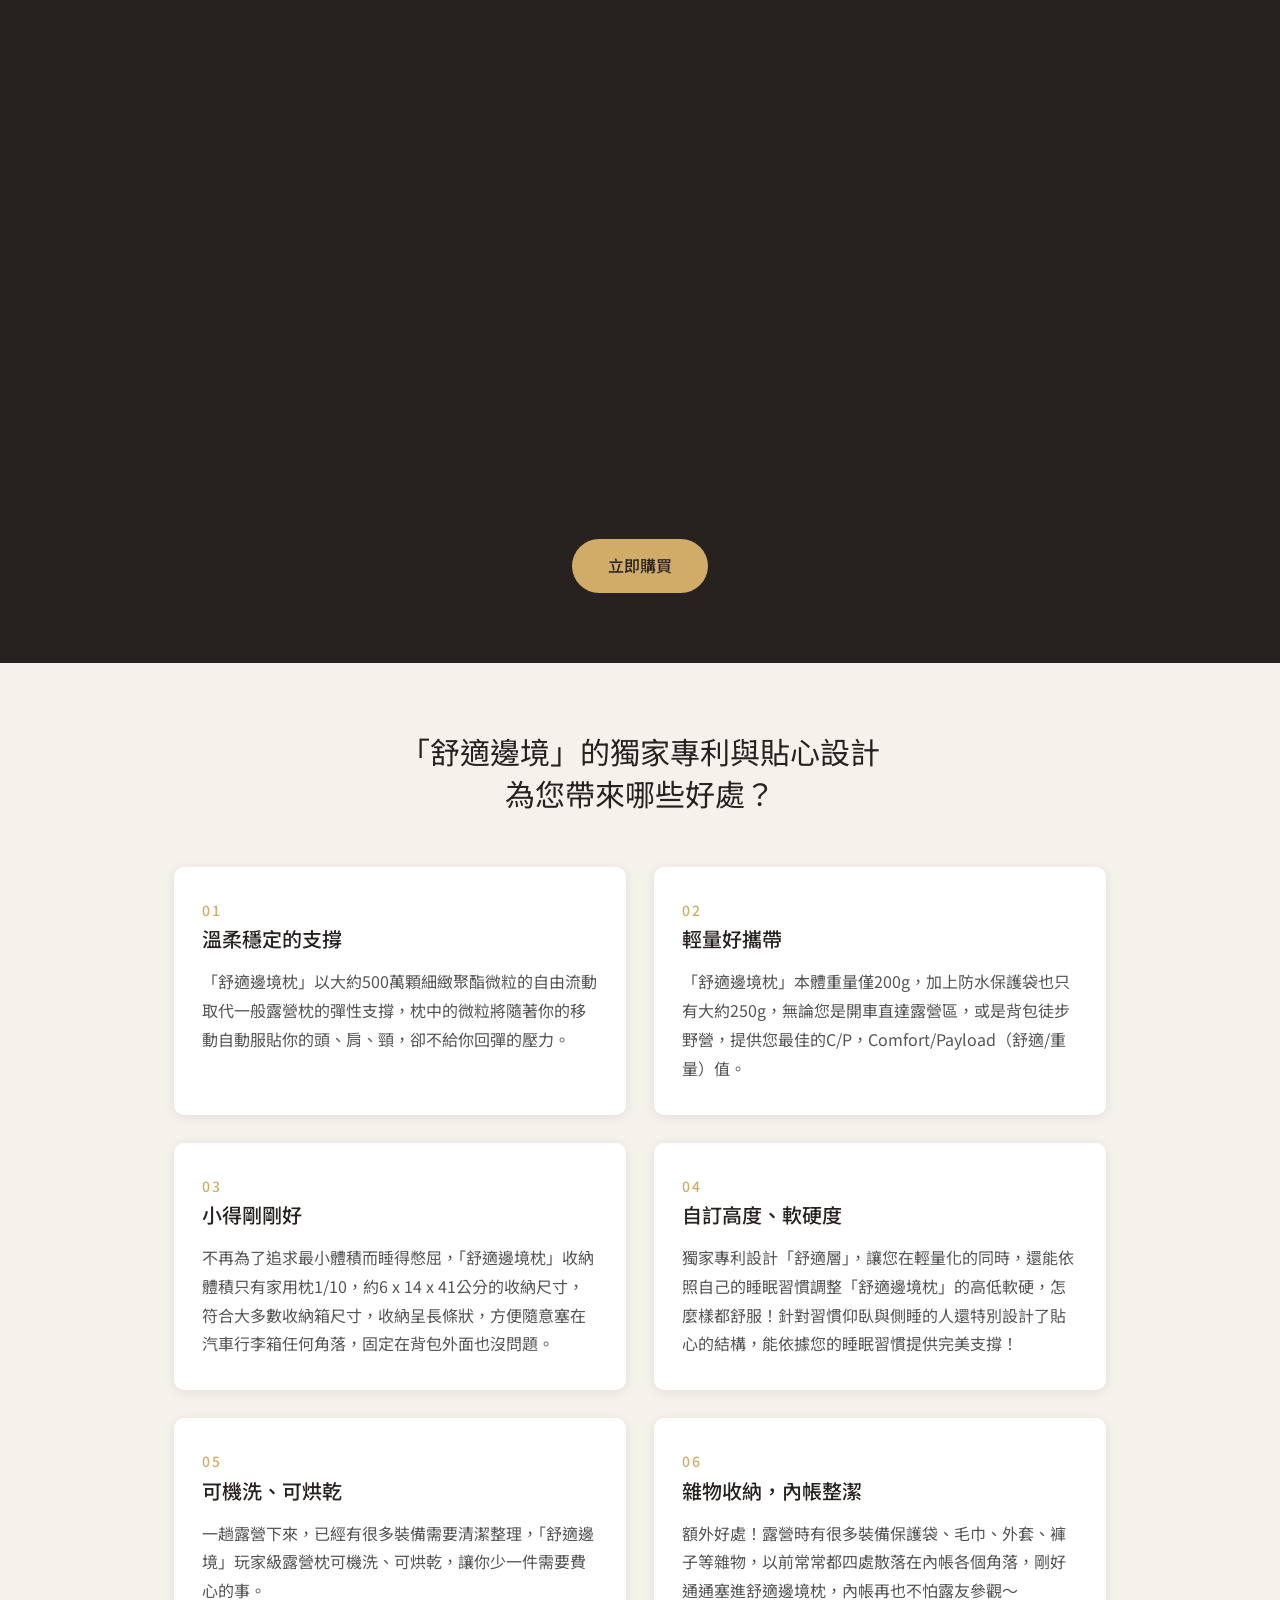
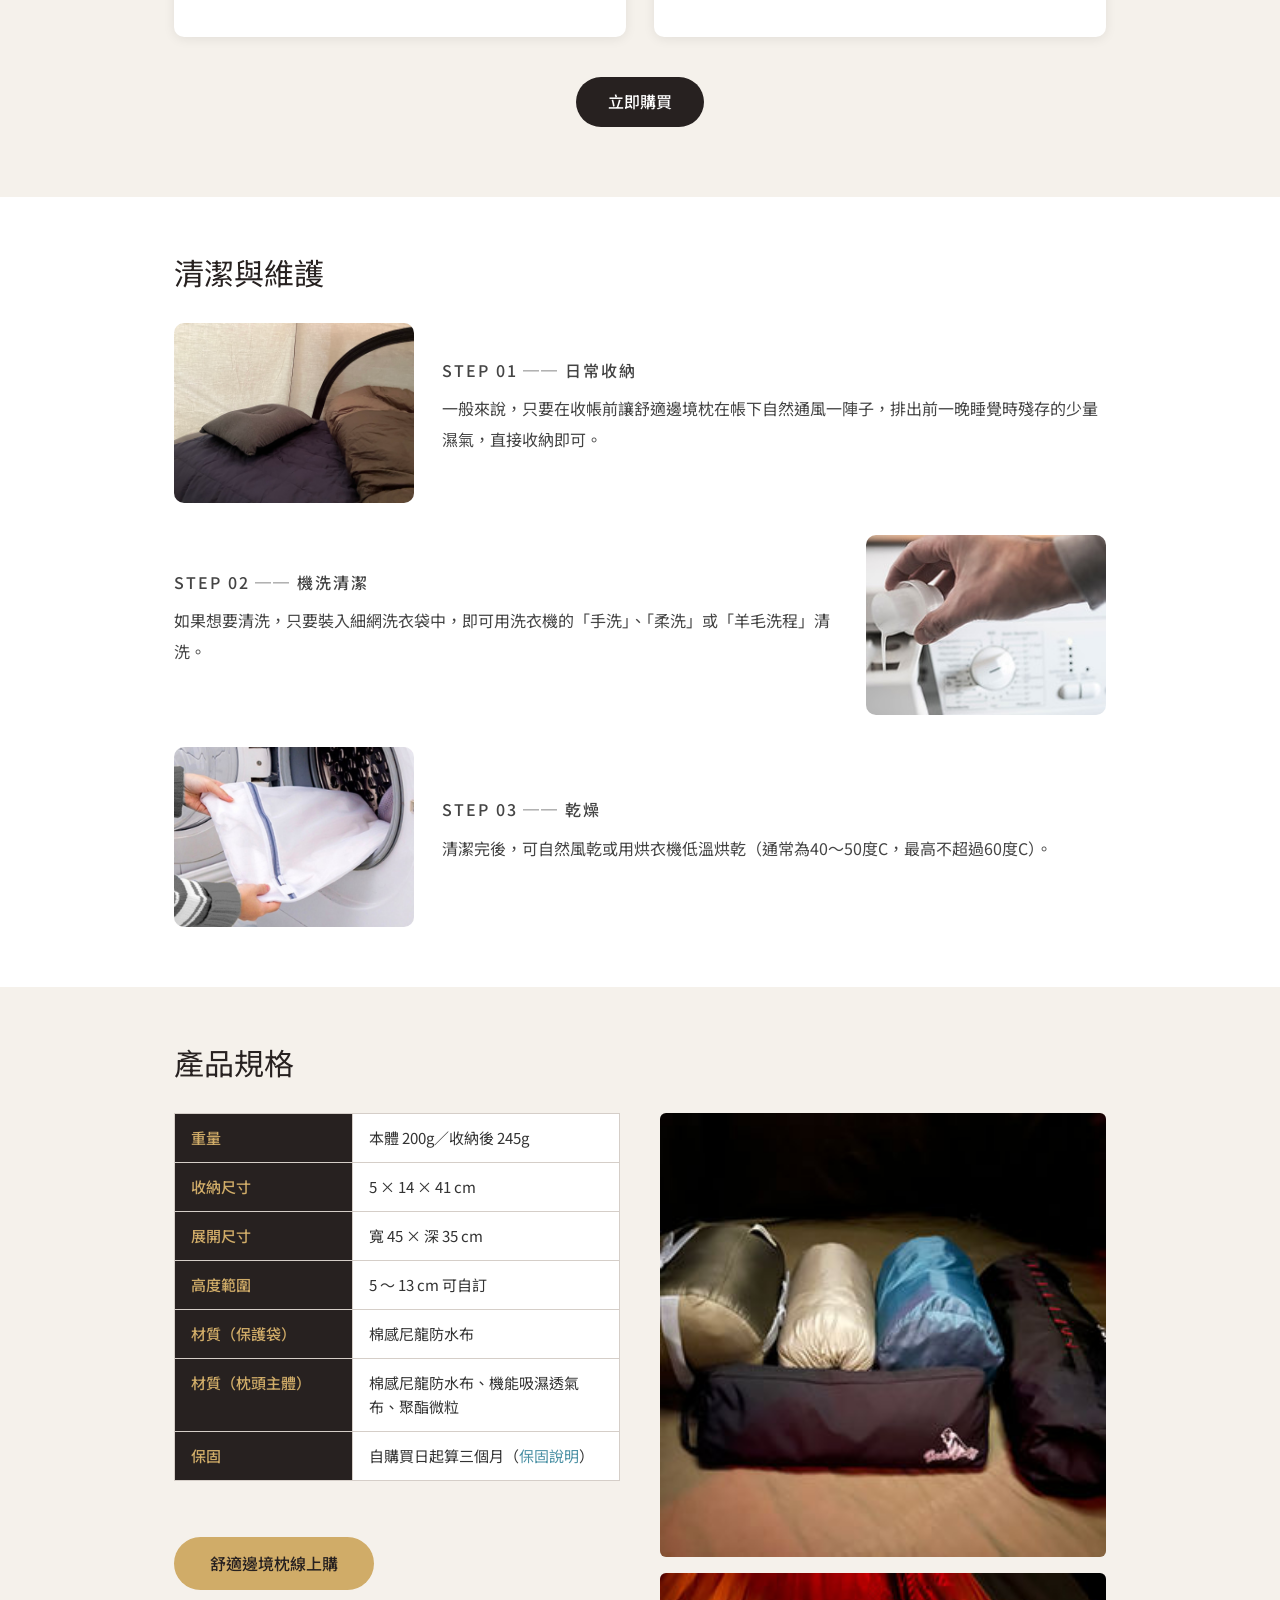
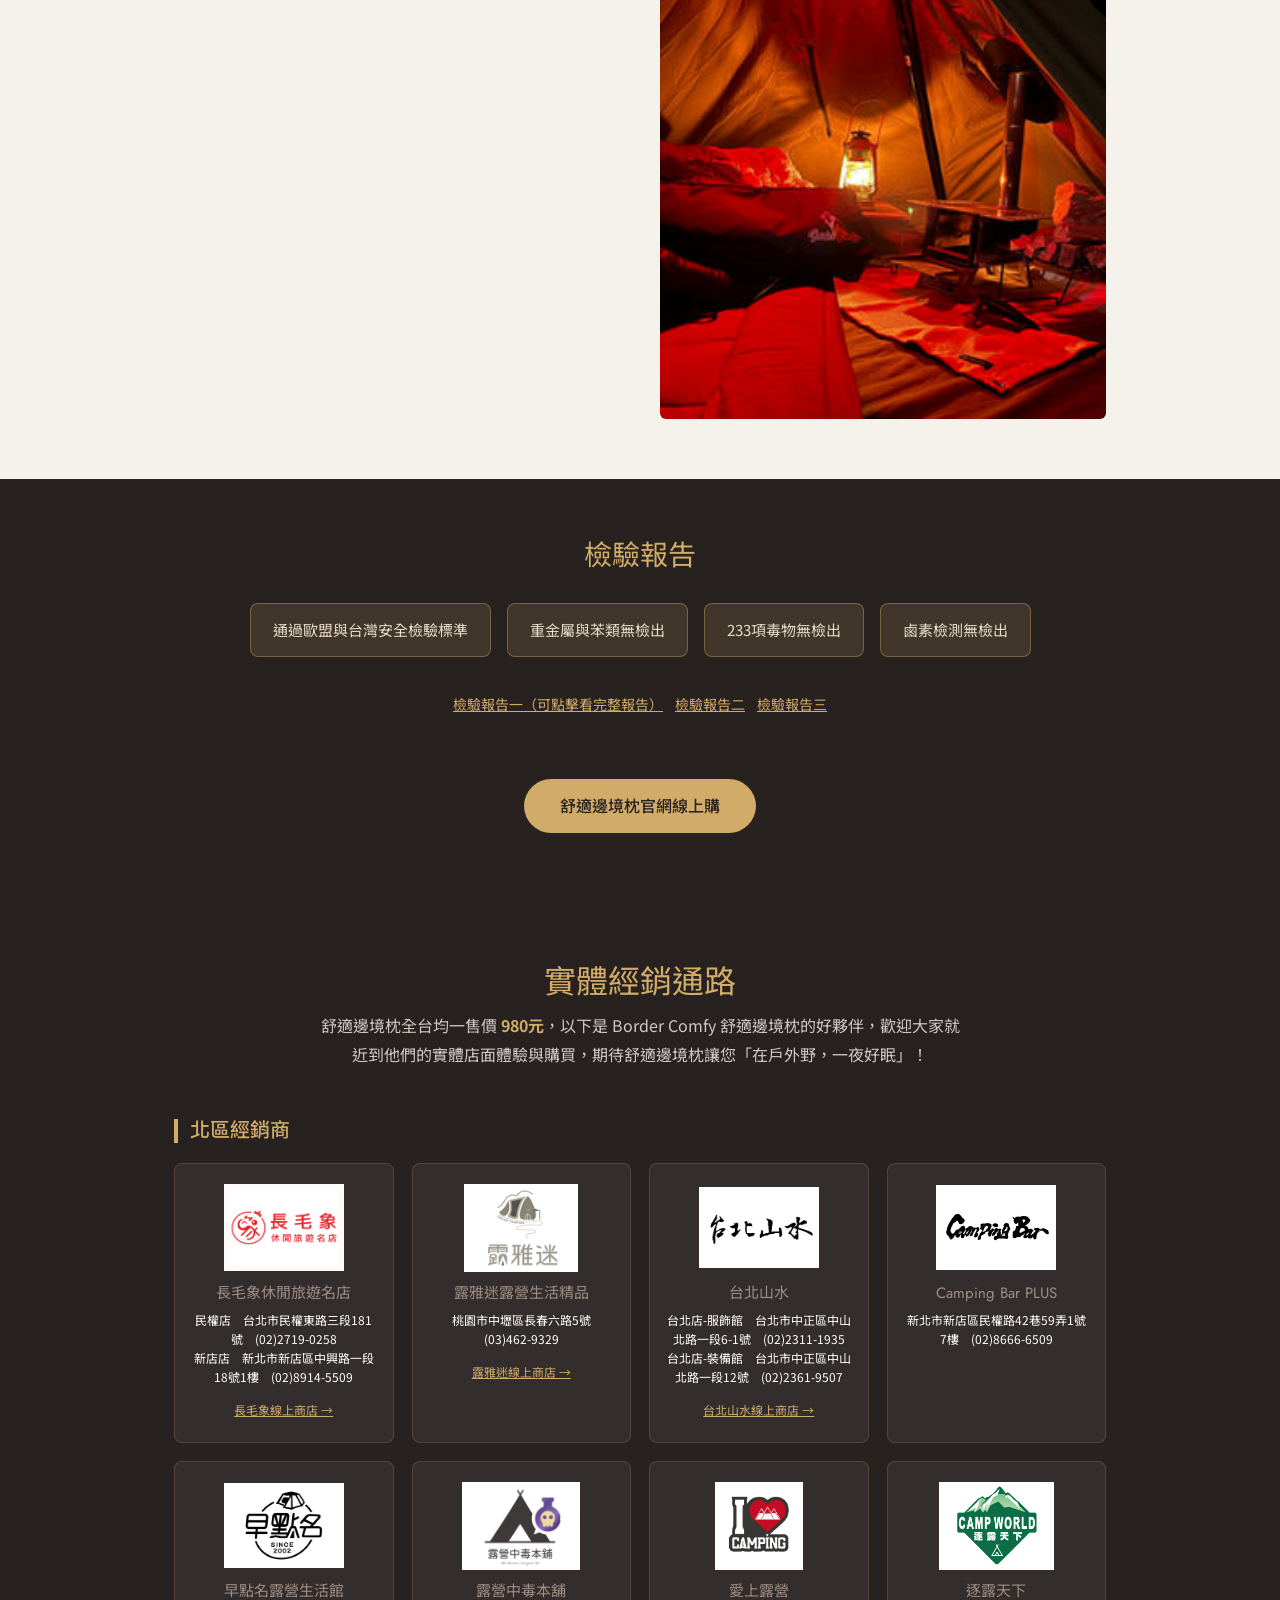
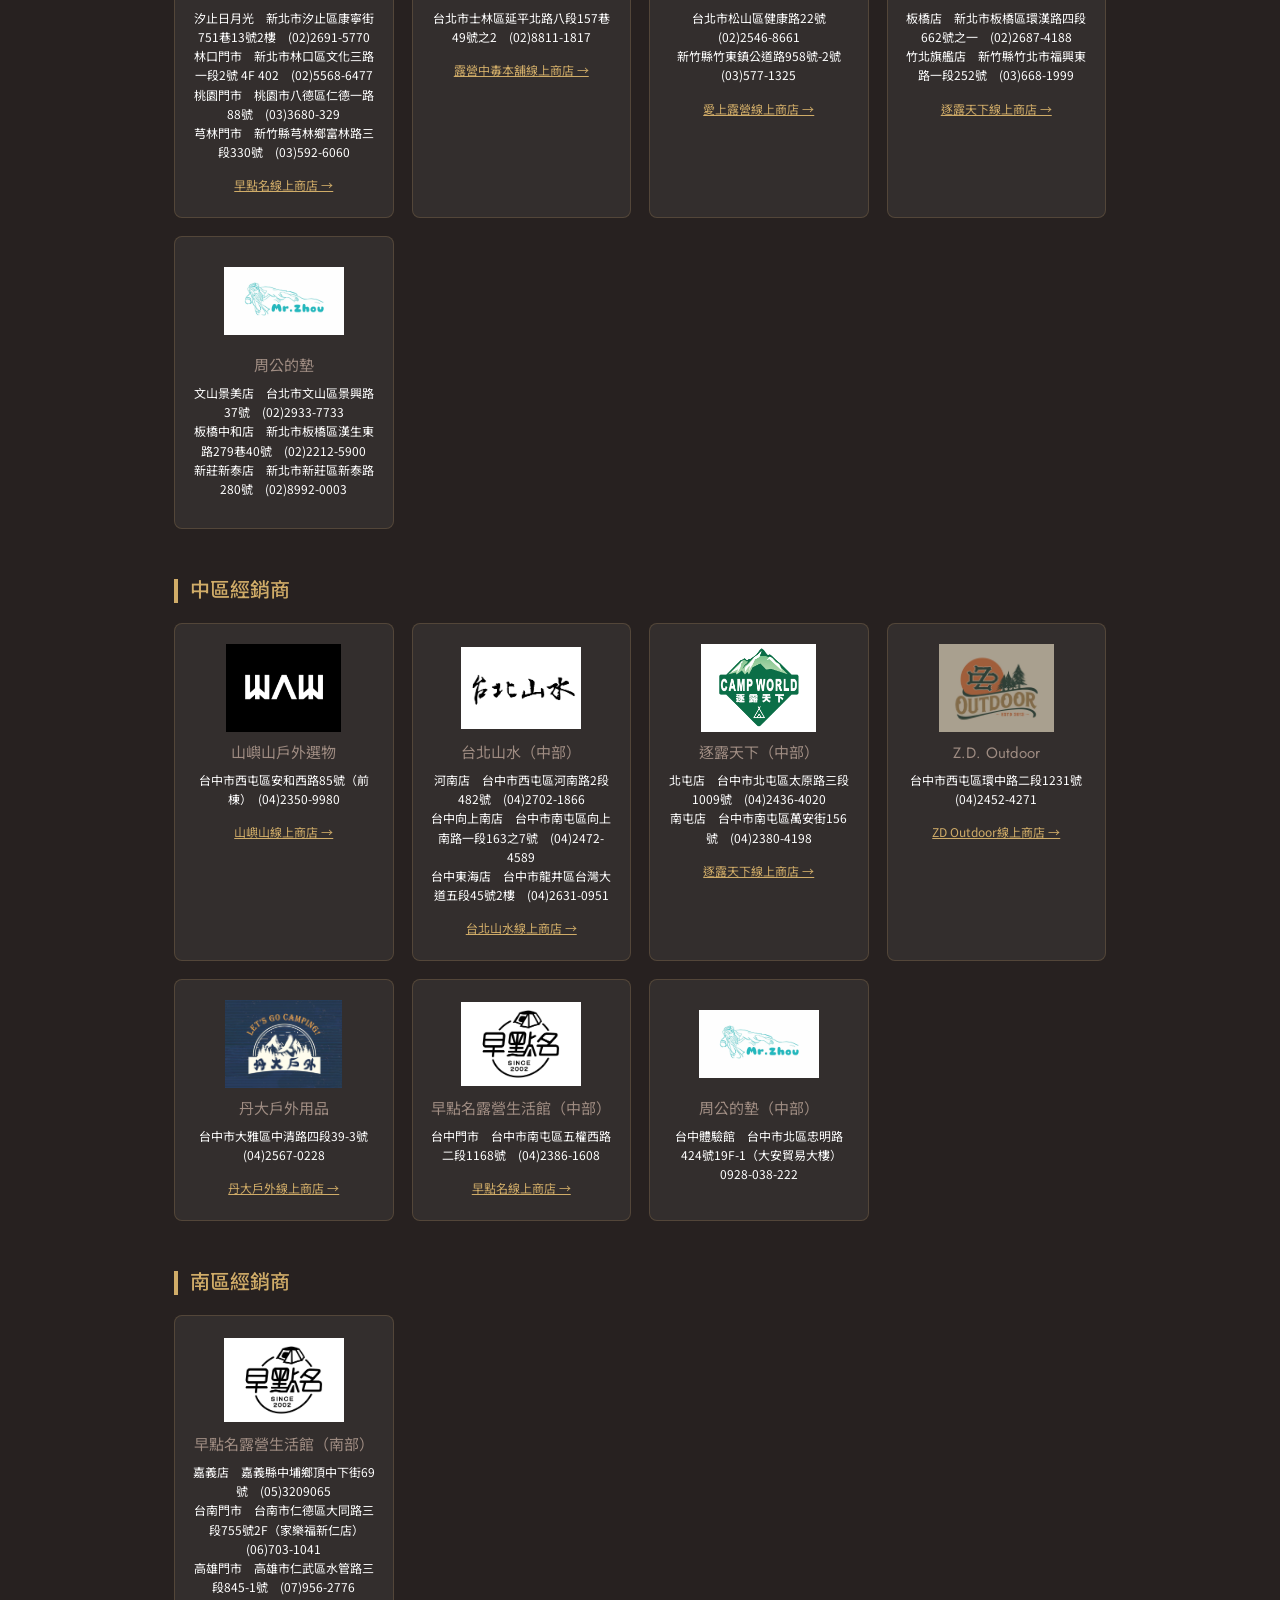
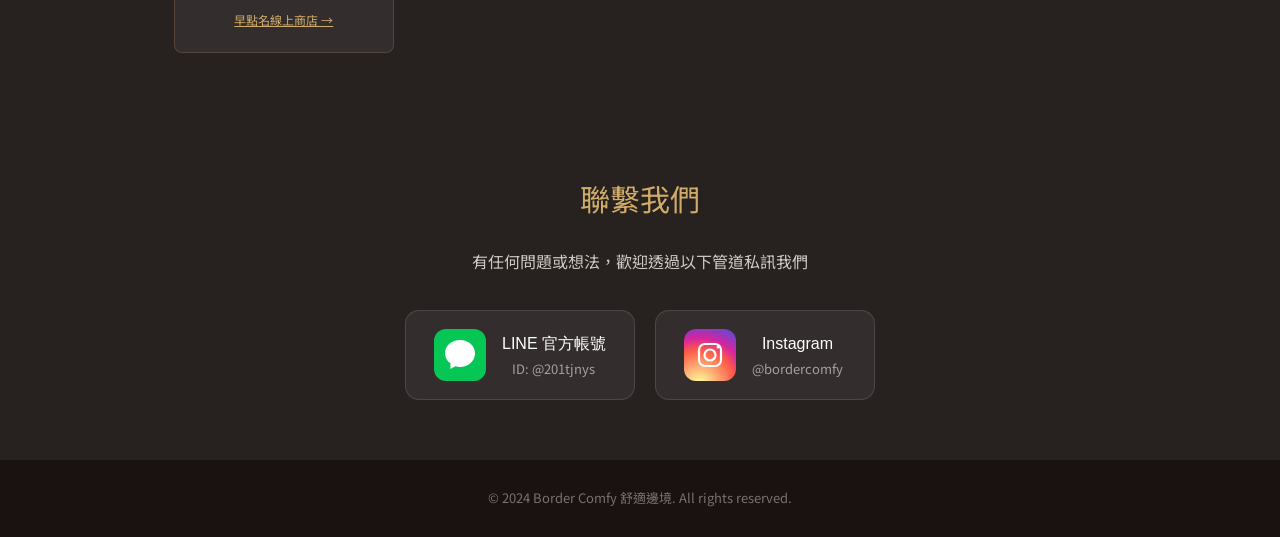
==== commit e8c22810: "Flatten all font weights: bold/600/700 → 400/500 across all files Co-Authored-By: Claude Sonnet 4.6 " ====
--- a/index.html
+++ b/index.html
@@ -144,7 +144,7 @@
     }
     .story-section h2 {
       font-size: clamp(20px, 2.8vw, 26px);
-      font-weight: bold;
+      font-weight: 500;
       color: #D0AC68;
       margin-bottom: 28px;
       line-height: 1.5;
@@ -218,7 +218,7 @@
     .usage-item h3 {
       font-size: 28px;
       font-style: italic;
-      font-weight: bold;
+      font-weight: 500;
       margin-bottom: 16px;
       color: #D0AC68;
     }
@@ -312,7 +312,7 @@
     }
     .benefit-num {
       font-size: 14px;
-      font-weight: bold;
+      font-weight: 500;
       letter-spacing: 2px;
       color: #D0AC68;
       margin-bottom: 8px;
@@ -321,7 +321,7 @@
       font-size: 20px;
       color: #272120;
       margin-bottom: 14px;
-      font-weight: bold;
+      font-weight: 500;
     }
     .benefit-card p {
       font-size: 16px;
@@ -435,7 +435,7 @@
       padding: 14px 36px;
       background: #D0AC68;
       color: #272120;
-      font-weight: bold;
+      font-weight: 500;
       font-size: 16px;
       border-radius: 30px;
       text-decoration: none;
@@ -514,7 +514,7 @@
     .retailers-intro strong { color: #D0AC68; }
     .region-heading {
       font-size: 20px;
-      font-weight: bold;
+      font-weight: 500;
       color: #D0AC68;
       border-left: 4px solid #D0AC68;
       padding-left: 12px;
--- a/css/styles.css
+++ b/css/styles.css
@@ -330,7 +330,7 @@
 }
 
 .testimonial-card .author {
-  font-weight: 600;
+  font-weight: 400;
   color: var(--color-primary);
 }
 
@@ -373,7 +373,7 @@
 
 .price-tag {
   font-size: 48px;
-  font-weight: 700;
+  font-weight: 400;
   color: var(--color-primary);
   margin-bottom: var(--spacing-md);
 }
@@ -398,7 +398,7 @@
 .faq-question {
   padding: var(--spacing-md);
   cursor: pointer;
-  font-weight: 600;
+  font-weight: 400;
   color: var(--color-primary);
   display: flex;
   justify-content: space-between;
